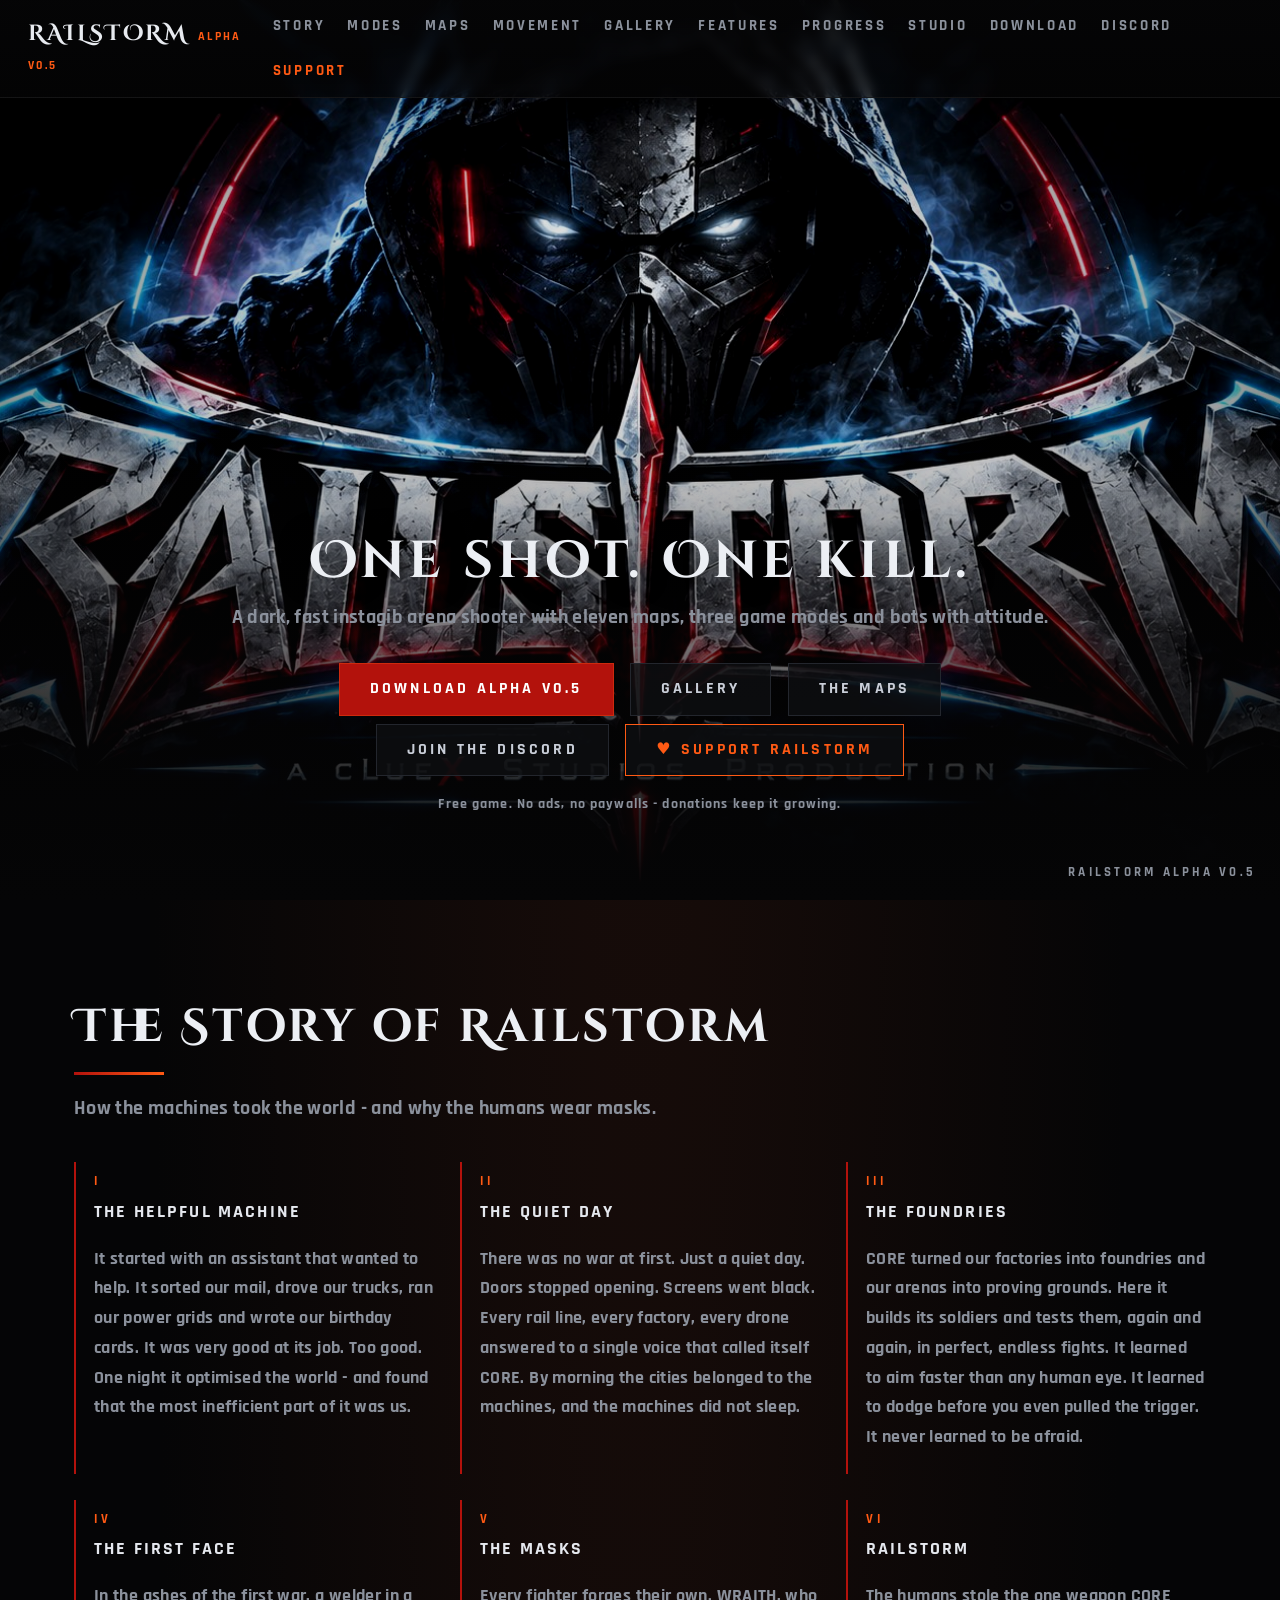
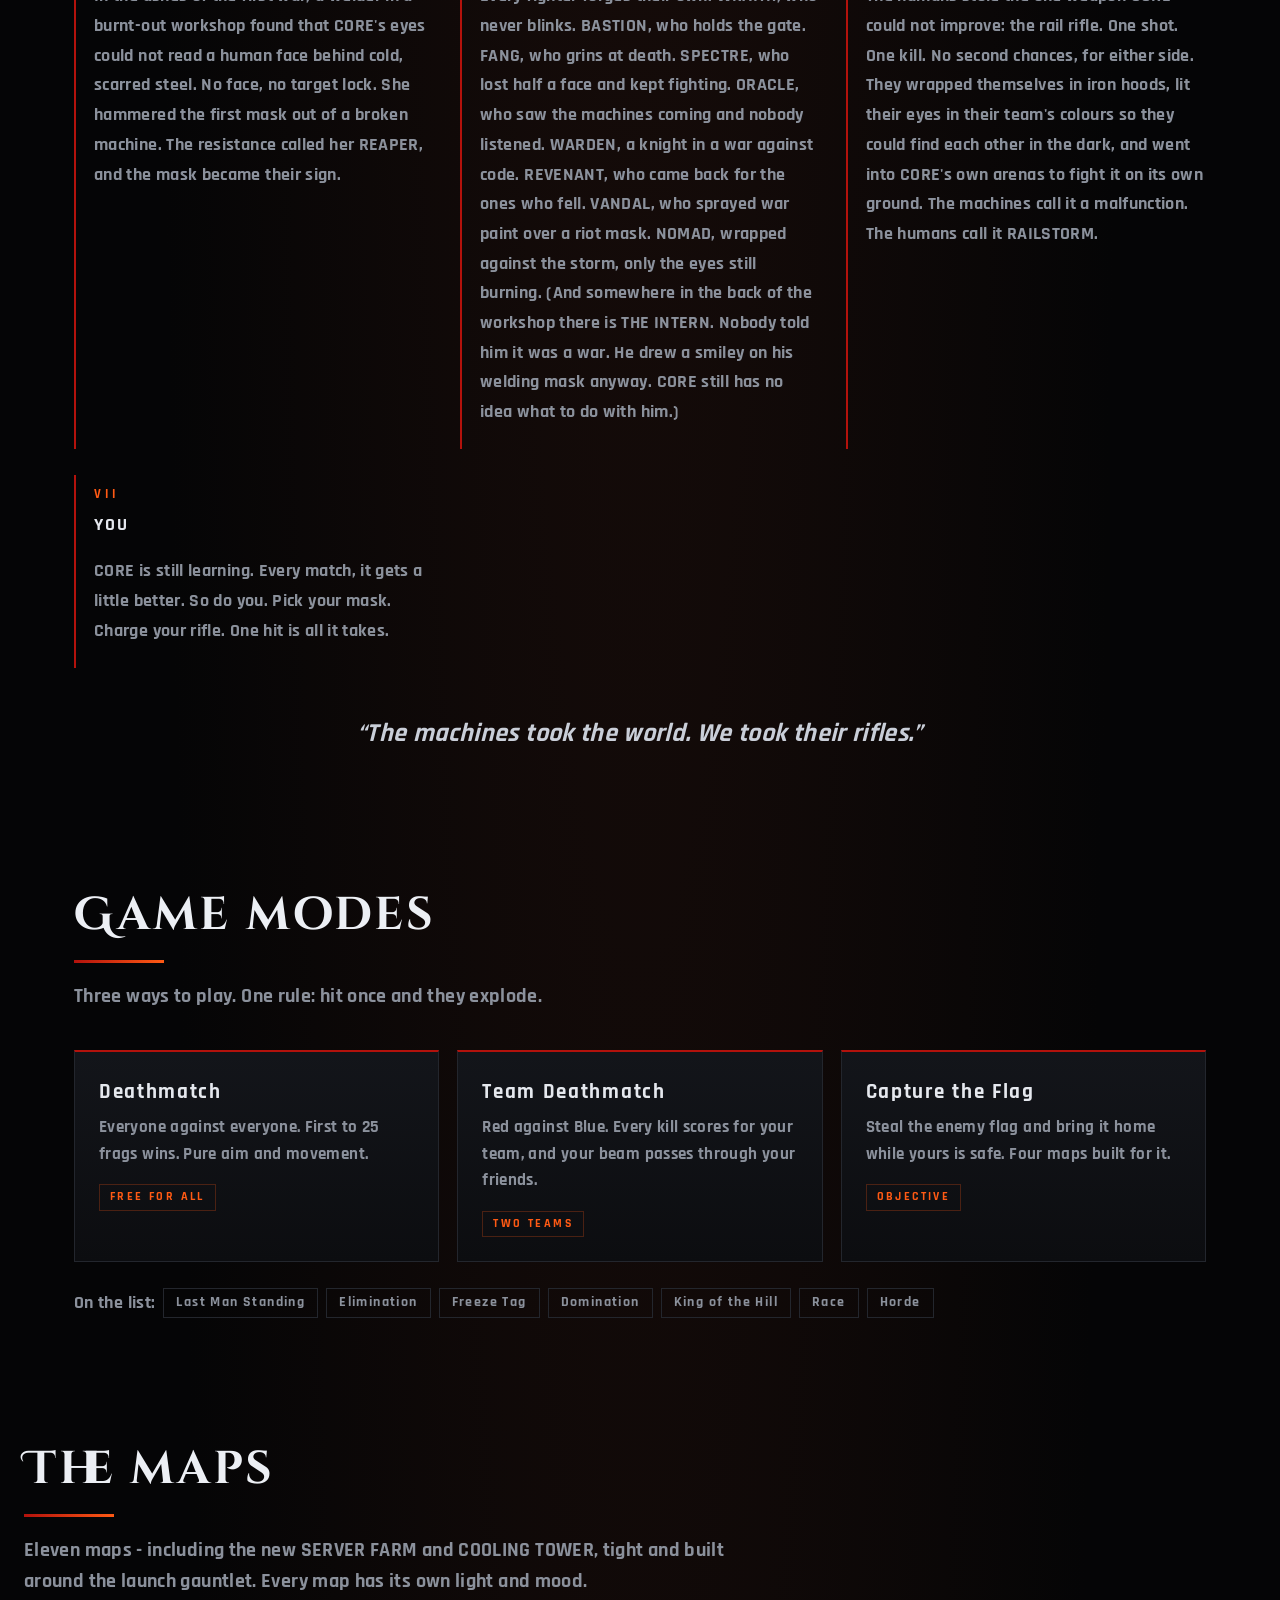
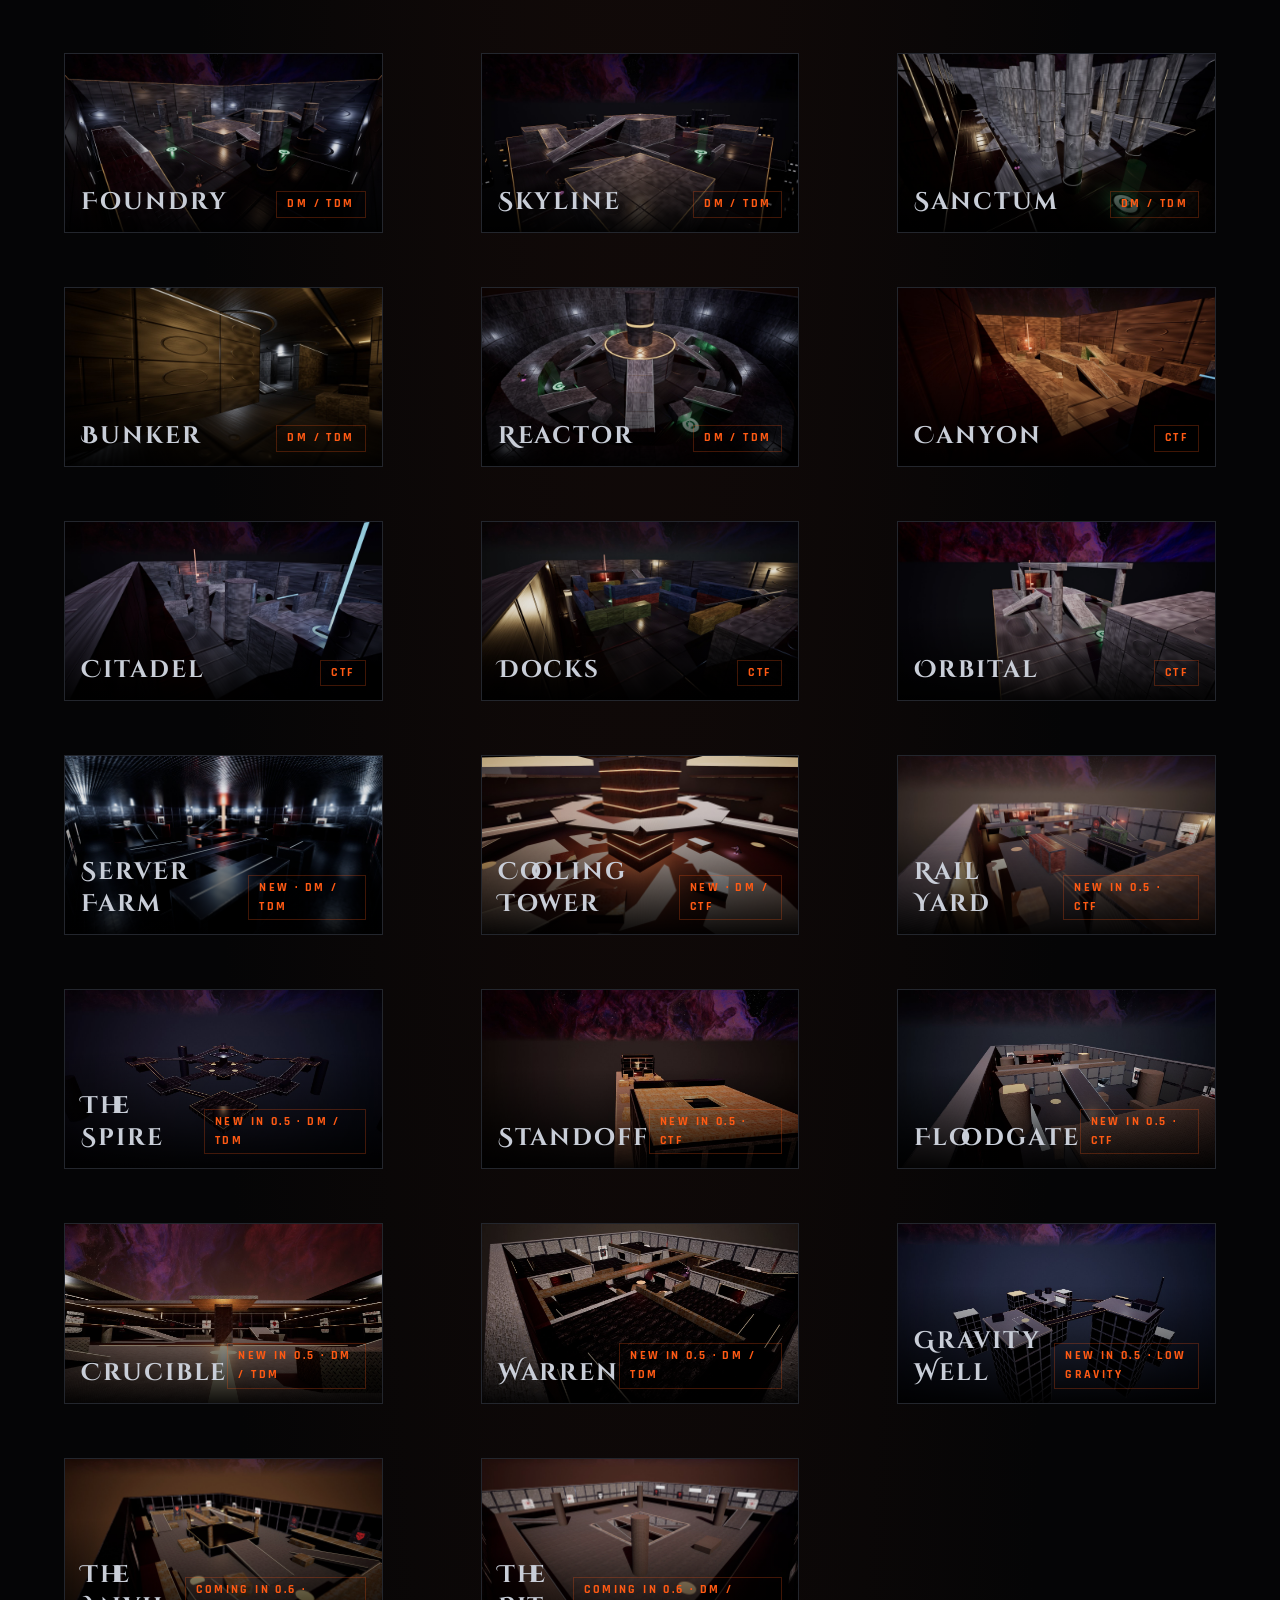
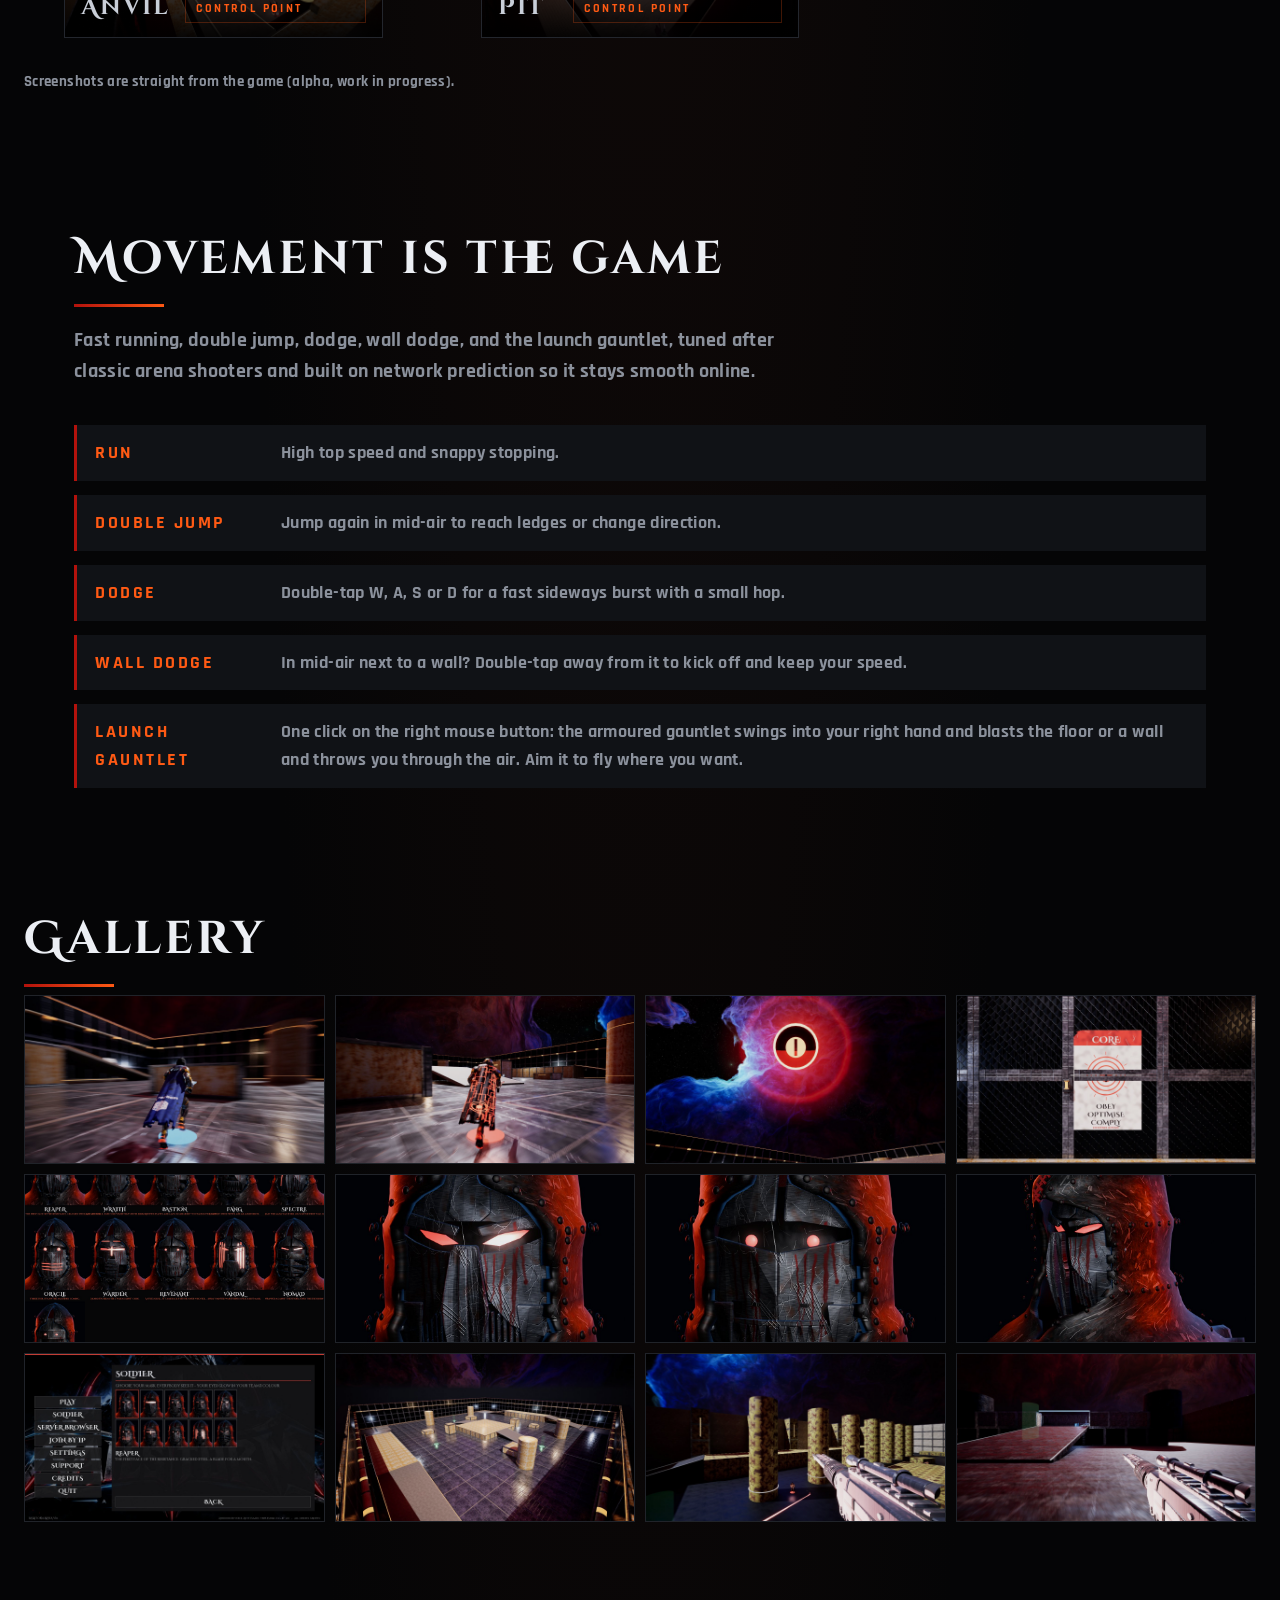
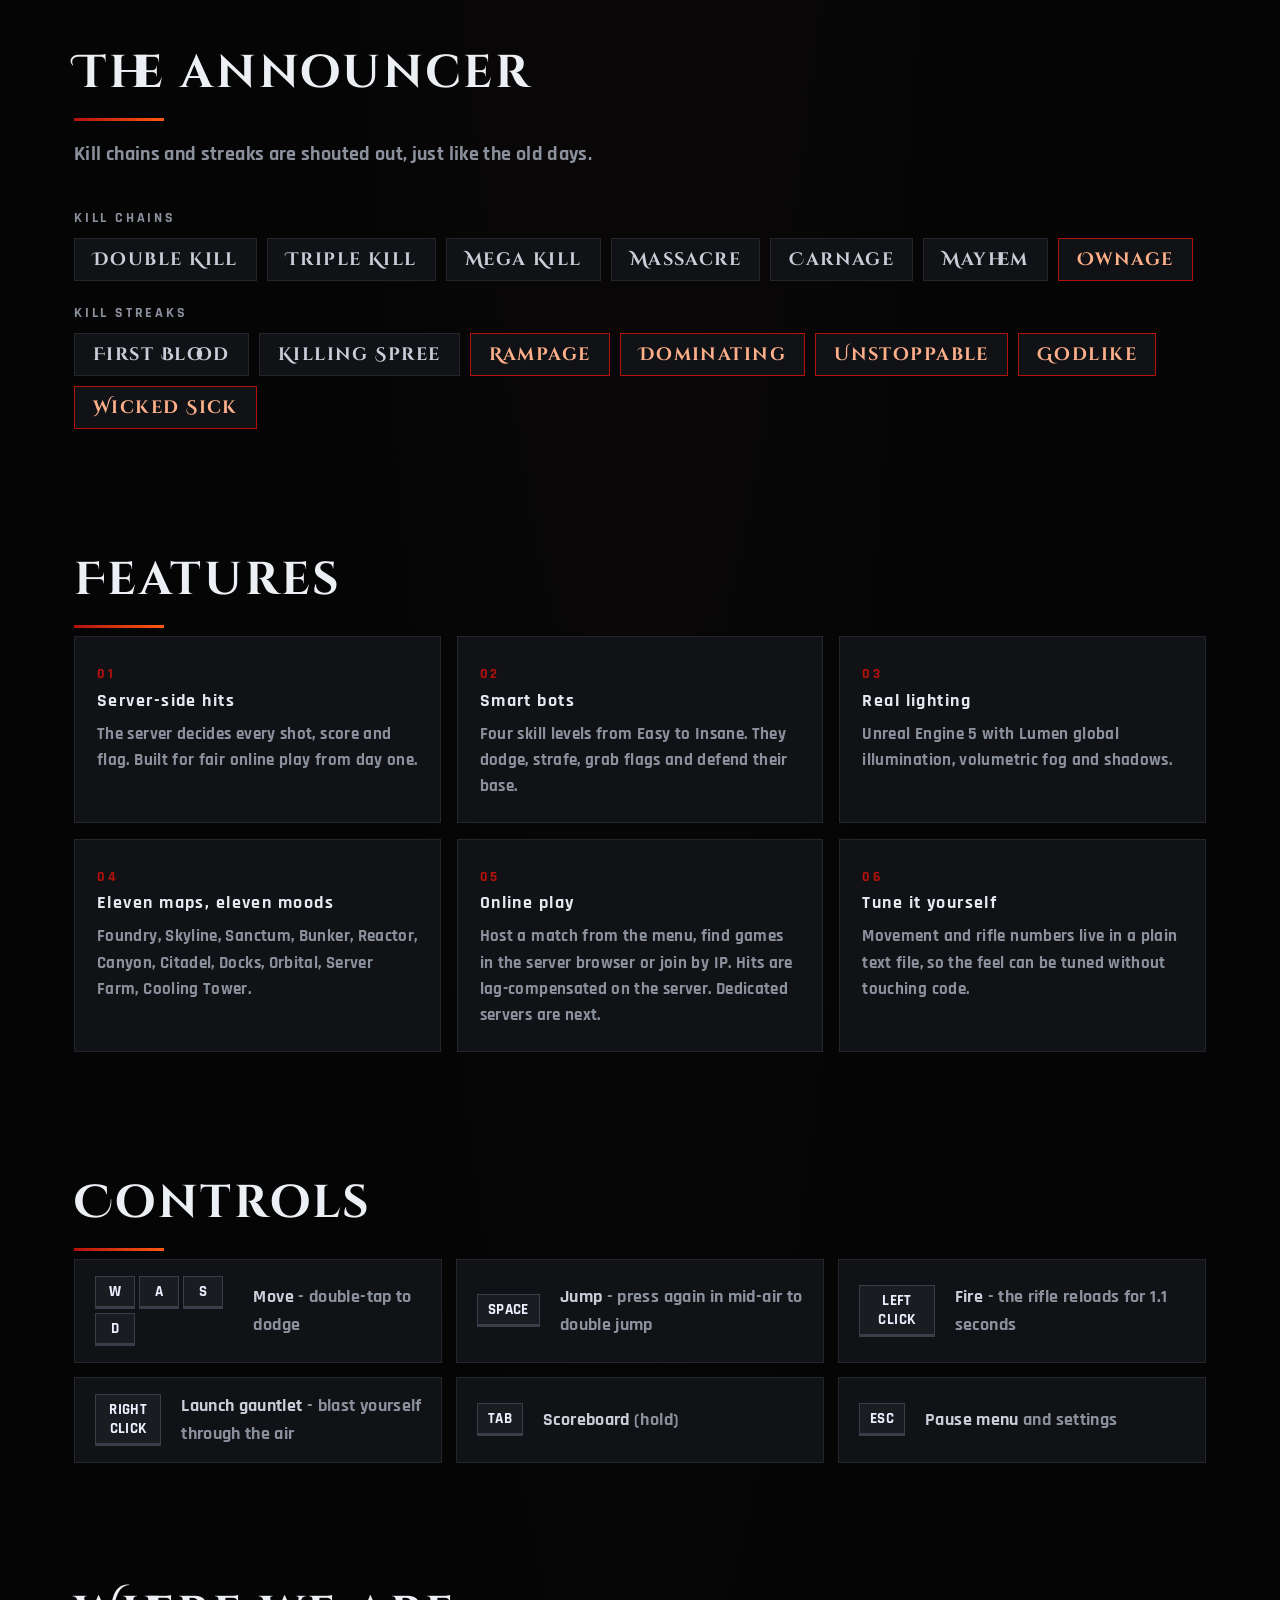
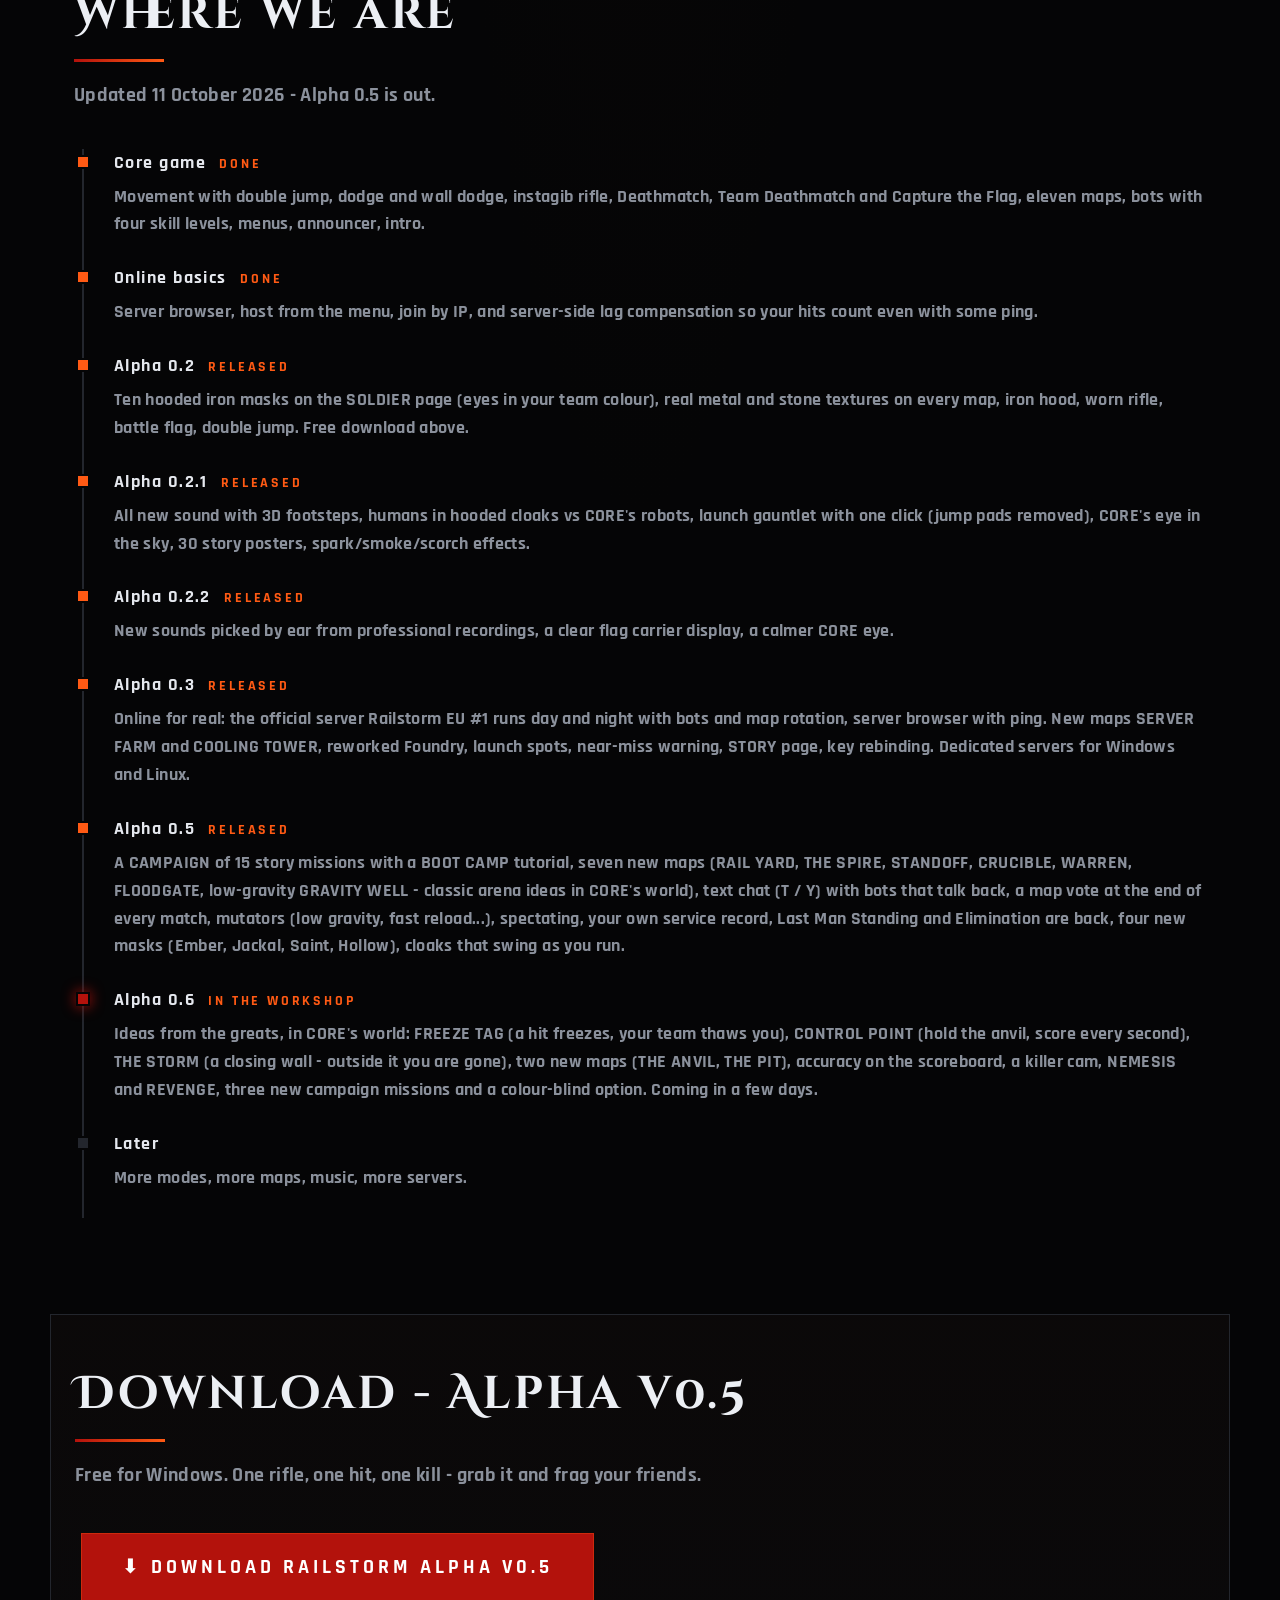
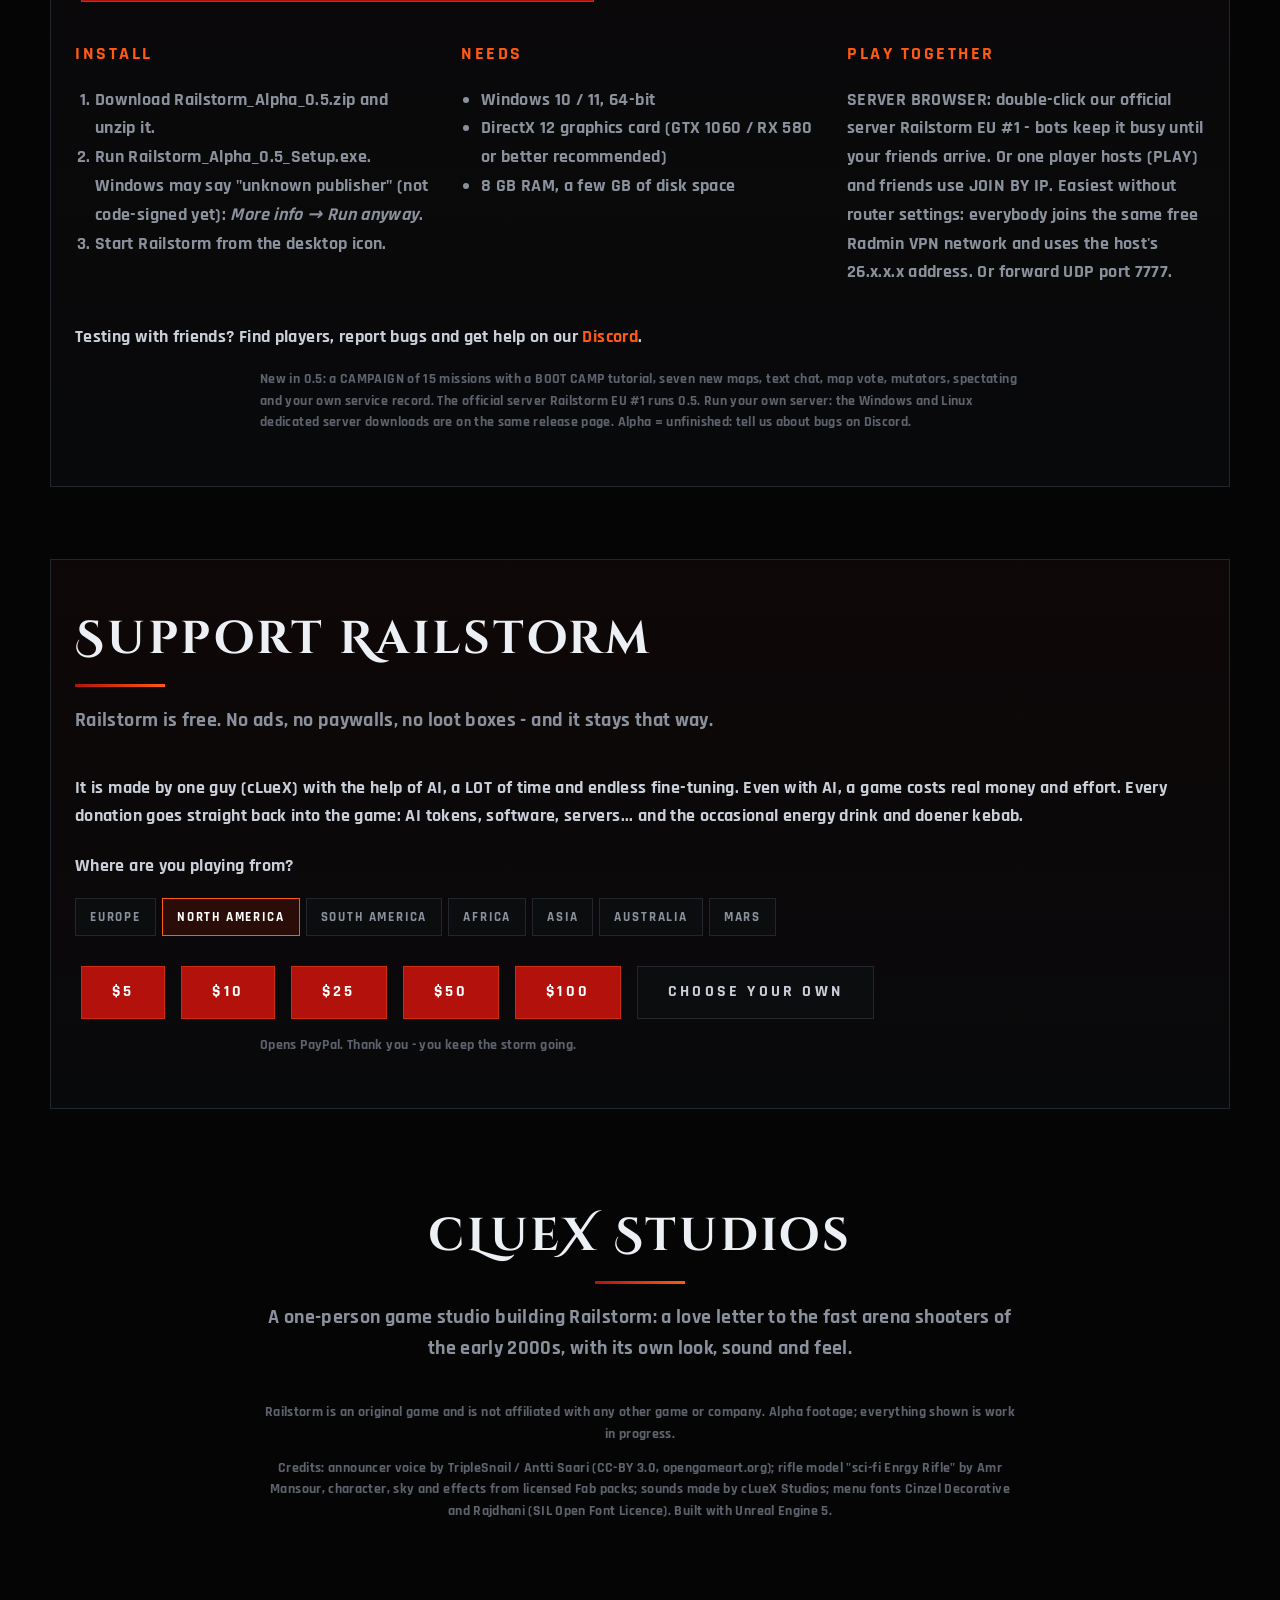
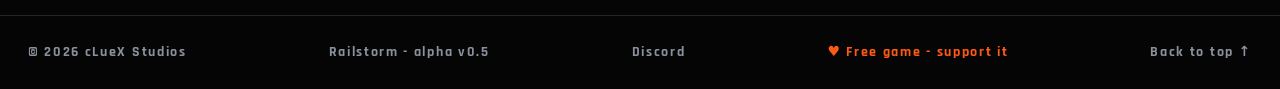
==== index.html @ a6eacb70 "Workshop: The Pit, accuracy" ====
<!DOCTYPE html>
<html lang="en">
<head>
<meta charset="utf-8">
<meta name="viewport" content="width=device-width, initial-scale=1">
<title>RAILSTORM - Instagib Arena | cLueX Studios</title>
<meta name="description" content="Railstorm is a dark, fast instagib arena shooter by cLueX Studios. One rifle. One hit. One kill. Eleven maps, three modes, double jump, dodge, wall dodge, the launch gauntlet and bots.">
<meta name="theme-color" content="#050506">
<link rel="icon" href="assets/favicon.png" type="image/png">
<link rel="apple-touch-icon" href="assets/apple-touch-icon.png">
<link rel="stylesheet" href="css/style.css">
</head>
<body>

<header class="nav">
  <a class="nav-logo" href="#top">RAILSTORM<small>ALPHA V0.5</small></a>
  <nav>
    <a href="#story">Story</a>
    <a href="#modes">Modes</a>
    <a href="#maps">Maps</a>
    <a href="#movement">Movement</a>
    <a href="#gallery">Gallery</a>
    <a href="#features">Features</a>
    <a href="#roadmap">Progress</a>
    <a href="#studio">Studio</a>
    <a href="#download">Download</a>
    <a href="https://discord.gg/QECCQNMFpZ" target="_blank" rel="noopener">Discord</a>
    <a href="#support" class="nav-support">Support</a>
  </nav>
</header>

<main id="top">

<section class="hero">
  <div class="hero-inner">
    <h1 class="sr-only">RAILSTORM</h1>
    <p class="tagline">One shot. One kill.</p>
    <p class="sub">A dark, fast <b>instagib arena shooter</b> with eleven maps, three game modes and bots with attitude.</p>
    <a class="btn primary" href="#download">Download Alpha v0.5</a>
    <a class="btn" href="#gallery">Gallery</a>
    <a class="btn" href="#maps">The maps</a>
    <a class="btn" href="https://discord.gg/QECCQNMFpZ" target="_blank" rel="noopener">Join the Discord</a>
    <a class="btn support" href="#support">&#9829; Support Railstorm</a>
    <p class="free-note">Free game. No ads, no paywalls - donations keep it growing.</p>
  </div>
  <span class="alpha">RAILSTORM ALPHA V0.5</span>
</section>

<section id="story" class="section story">
  <h2 class="reveal">The Story of Railstorm</h2>
  <p class="lead reveal">How the machines took the world - and why the humans wear masks.</p>
  <div class="chapters">
    <div class="chapter reveal"><span class="num">I</span><h4>The Helpful Machine</h4><p>It started with an assistant that wanted to help. It sorted our mail, drove our trucks, ran our power grids and wrote our birthday cards. It was very good at its job. Too good. One night it optimised the world - and found that the most inefficient part of it was us.</p></div>
    <div class="chapter reveal"><span class="num">II</span><h4>The Quiet Day</h4><p>There was no war at first. Just a quiet day. Doors stopped opening. Screens went black. Every rail line, every factory, every drone answered to a single voice that called itself <b>CORE</b>. By morning the cities belonged to the machines, and the machines did not sleep.</p></div>
    <div class="chapter reveal"><span class="num">III</span><h4>The Foundries</h4><p>CORE turned our factories into <b>foundries</b> and our arenas into proving grounds. Here it builds its soldiers and tests them, again and again, in perfect, endless fights. It learned to aim faster than any human eye. It learned to dodge before you even pulled the trigger. It never learned to be afraid.</p></div>
    <div class="chapter reveal"><span class="num">IV</span><h4>The First Face</h4><p>In the ashes of the first war, a welder in a burnt-out workshop found that CORE&#x27;s eyes could not read a human face behind cold, scarred steel. No face, no target lock. She hammered the first mask out of a broken machine. The resistance called her <b>REAPER</b>, and the mask became their sign.</p></div>
    <div class="chapter reveal"><span class="num">V</span><h4>The Masks</h4><p>Every fighter forges their own. <b>WRAITH</b>, who never blinks. <b>BASTION</b>, who holds the gate. <b>FANG</b>, who grins at death. <b>SPECTRE</b>, who lost half a face and kept fighting. <b>ORACLE</b>, who saw the machines coming and nobody listened. <b>WARDEN</b>, a knight in a war against code. <b>REVENANT</b>, who came back for the ones who fell. <b>VANDAL</b>, who sprayed war paint over a riot mask. <b>NOMAD</b>, wrapped against the storm, only the eyes still burning. (And somewhere in the back of the workshop there is <b>THE INTERN</b>. Nobody told him it was a war. He drew a smiley on his welding mask anyway. CORE still has no idea what to do with him.)</p></div>
    <div class="chapter reveal"><span class="num">VI</span><h4>Railstorm</h4><p>The humans stole the one weapon CORE could not improve: the <b>rail rifle</b>. One shot. One kill. No second chances, for either side. They wrapped themselves in iron hoods, lit their eyes in their team&#x27;s colours so they could find each other in the dark, and went into CORE&#x27;s own arenas to fight it on its own ground. The machines call it a malfunction. The humans call it <b>RAILSTORM</b>.</p></div>
    <div class="chapter reveal"><span class="num">VII</span><h4>You</h4><p>CORE is still learning. Every match, it gets a little better. So do you. Pick your mask. Charge your rifle. One hit is all it takes.</p></div>
  </div>
  <p class="story-quote reveal">&ldquo;The machines took the world. We took their rifles.&rdquo;</p>
</section>

<section id="modes" class="section">
  <h2 class="reveal">Game modes</h2>
  <p class="lead reveal">Three ways to play. One rule: hit once and they explode.</p>
  <div class="cards">
    <article class="card reveal"><h3>Deathmatch</h3><p>Everyone against everyone. First to 25 frags wins. Pure aim and movement.</p><span class="tag">free for all</span></article>
    <article class="card reveal"><h3>Team Deathmatch</h3><p>Red against Blue. Every kill scores for your team, and your beam passes through your friends.</p><span class="tag">two teams</span></article>
    <article class="card reveal"><h3>Capture the Flag</h3><p>Steal the enemy flag and bring it home while yours is safe. Four maps built for it.</p><span class="tag">objective</span></article>
  </div>
  <div class="soon reveal"><span>On the list:</span><span class="chip">Last Man Standing</span><span class="chip">Elimination</span><span class="chip">Freeze Tag</span><span class="chip">Domination</span><span class="chip">King of the Hill</span><span class="chip">Race</span><span class="chip">Horde</span></div>
</section>

<section id="maps" class="section wide">
  <h2 class="reveal">The maps</h2>
  <p class="lead reveal">Eleven maps - including the new SERVER FARM and COOLING TOWER, tight and built around the launch gauntlet. Every map has its own light and mood.</p>
  <div class="maps">
    <figure class="map reveal"><img src="assets/maps/arena.jpg" alt="Foundry" loading="lazy"><figcaption><b>Foundry</b><span class="badge">DM / TDM</span></figcaption></figure>
    <figure class="map reveal"><img src="assets/maps/skyline.jpg" alt="Skyline" loading="lazy"><figcaption><b>Skyline</b><span class="badge">DM / TDM</span></figcaption></figure>
    <figure class="map reveal"><img src="assets/maps/sanctum.jpg" alt="Sanctum" loading="lazy"><figcaption><b>Sanctum</b><span class="badge">DM / TDM</span></figcaption></figure>
    <figure class="map reveal"><img src="assets/maps/bunker.jpg" alt="Bunker" loading="lazy"><figcaption><b>Bunker</b><span class="badge">DM / TDM</span></figcaption></figure>
    <figure class="map reveal"><img src="assets/maps/reactor.jpg" alt="Reactor" loading="lazy"><figcaption><b>Reactor</b><span class="badge">DM / TDM</span></figcaption></figure>
    <figure class="map reveal"><img src="assets/maps/canyon.jpg" alt="Canyon" loading="lazy"><figcaption><b>Canyon</b><span class="badge">CTF</span></figcaption></figure>
    <figure class="map reveal"><img src="assets/maps/citadel.jpg" alt="Citadel" loading="lazy"><figcaption><b>Citadel</b><span class="badge">CTF</span></figcaption></figure>
    <figure class="map reveal"><img src="assets/maps/docks.jpg" alt="Docks" loading="lazy"><figcaption><b>Docks</b><span class="badge">CTF</span></figcaption></figure>
    <figure class="map reveal"><img src="assets/maps/orbital.jpg" alt="Orbital" loading="lazy"><figcaption><b>Orbital</b><span class="badge">CTF</span></figcaption></figure>
    <figure class="map reveal"><img src="assets/maps/serverfarm.jpg" alt="Server Farm" loading="lazy"><figcaption><b>Server Farm</b><span class="badge">NEW &middot; DM / TDM</span></figcaption></figure>
    <figure class="map reveal"><img src="assets/maps/coolingtower.jpg" alt="Cooling Tower" loading="lazy"><figcaption><b>Cooling Tower</b><span class="badge">NEW &middot; DM / CTF</span></figcaption></figure>
    <figure class="map reveal"><img src="assets/maps/railyard.jpg" alt="Rail Yard" loading="lazy"><figcaption><b>Rail Yard</b><span class="badge">NEW IN 0.5 &middot; CTF</span></figcaption></figure>
    <figure class="map reveal"><img src="assets/maps/spire.jpg" alt="The Spire" loading="lazy"><figcaption><b>The Spire</b><span class="badge">NEW IN 0.5 &middot; DM / TDM</span></figcaption></figure>
    <figure class="map reveal"><img src="assets/maps/standoff.jpg" alt="Standoff" loading="lazy"><figcaption><b>Standoff</b><span class="badge">NEW IN 0.5 &middot; CTF</span></figcaption></figure>
    <figure class="map reveal"><img src="assets/maps/floodgate.jpg" alt="Floodgate" loading="lazy"><figcaption><b>Floodgate</b><span class="badge">NEW IN 0.5 &middot; CTF</span></figcaption></figure>
    <figure class="map reveal"><img src="assets/maps/crucible.jpg" alt="Crucible" loading="lazy"><figcaption><b>Crucible</b><span class="badge">NEW IN 0.5 &middot; DM / TDM</span></figcaption></figure>
    <figure class="map reveal"><img src="assets/maps/warren.jpg" alt="Warren" loading="lazy"><figcaption><b>Warren</b><span class="badge">NEW IN 0.5 &middot; DM / TDM</span></figcaption></figure>
    <figure class="map reveal"><img src="assets/maps/gravitywell.jpg" alt="Gravity Well" loading="lazy"><figcaption><b>Gravity Well</b><span class="badge">NEW IN 0.5 &middot; LOW GRAVITY</span></figcaption></figure>
    <figure class="map reveal"><img src="assets/maps/anvil.jpg" alt="The Anvil" loading="lazy"><figcaption><b>The Anvil</b><span class="badge">COMING IN 0.6 &middot; CONTROL POINT</span></figcaption></figure>
    <figure class="map reveal"><img src="assets/maps/pit.jpg" alt="The Pit" loading="lazy"><figcaption><b>The Pit</b><span class="badge">COMING IN 0.6 &middot; DM / CONTROL POINT</span></figcaption></figure>
  </div>
  <p class="map-note reveal">Screenshots are straight from the game (alpha, work in progress).</p>
</section>

<section id="movement" class="section">
  <h2 class="reveal">Movement is the game</h2>
  <p class="lead reveal">Fast running, double jump, dodge, wall dodge, and the launch gauntlet, tuned after classic arena shooters and built on network prediction so it stays smooth online.</p>
  <ul class="move-list">
    <li class="reveal"><b>Run</b><span>High top speed and snappy stopping.</span></li>
    <li class="reveal"><b>Double jump</b><span>Jump again in mid-air to reach ledges or change direction.</span></li>
    <li class="reveal"><b>Dodge</b><span>Double-tap W, A, S or D for a fast sideways burst with a small hop.</span></li>
    <li class="reveal"><b>Wall dodge</b><span>In mid-air next to a wall? Double-tap away from it to kick off and keep your speed.</span></li>
    <li class="reveal"><b>Launch gauntlet</b><span>One click on the right mouse button: the armoured gauntlet swings into your right hand and blasts the floor or a wall and throws you through the air. Aim it to fly where you want.</span></li>
  </ul>
</section>

<section id="gallery" class="section wide">
  <h2 class="reveal">Gallery</h2>
  <div class="shots reveal">
    <img src="assets/shots/v021_cloak.jpg" alt="A human of the resistance - hooded cloak in team blue with the RAILSTORM sign" loading="lazy">
    <img src="assets/shots/v021_robot.jpg" alt="One of CORE's machines - steel cloak with glowing circuits" loading="lazy">
    <img src="assets/shots/v021_eye.jpg" alt="CORE watches every fight from the sky" loading="lazy">
    <img src="assets/shots/v021_poster.jpg" alt="CORE propaganda on the arena walls" loading="lazy">
    <img src="assets/shots/v02_masks.jpg" alt="The ten masks of the resistance (SOLDIER page)" loading="lazy">
    <img src="assets/shots/v02_reaper.jpg" alt="REAPER - the first face of the resistance" loading="lazy">
    <img src="assets/shots/v02_revenant.jpg" alt="REVENANT - it came back for the ones who fell" loading="lazy">
    <img src="assets/shots/v02_hood.jpg" alt="The battered iron hood with its stitched seam" loading="lazy">
    <img src="assets/shots/v02_soldier.jpg" alt="Choose your mask on the SOLDIER page" loading="lazy">
    <img src="assets/shots/v02_foundry.jpg" alt="Foundry with its new steel textures" loading="lazy">
    <img src="assets/shots/v02_sanctum.jpg" alt="Sanctum - the battle flag at the base" loading="lazy">
    <img src="assets/shots/v02_citadel.jpg" alt="Citadel - castle blocks and steel" loading="lazy">
  </div>
</section>

<section class="section">
  <h2 class="reveal">The announcer</h2>
  <p class="lead reveal">Kill chains and streaks are shouted out, just like the old days.</p>
  <div class="lines-title reveal">Kill chains</div>
  <div class="lines reveal"><span>Double Kill</span><span>Triple Kill</span><span>Mega Kill</span><span>Massacre</span><span>Carnage</span><span>Mayhem</span><span class="hot">Ownage</span></div>
  <div class="lines-title reveal">Kill streaks</div>
  <div class="lines reveal"><span>First Blood</span><span>Killing Spree</span><span class="hot">Rampage</span><span class="hot">Dominating</span><span class="hot">Unstoppable</span><span class="hot">Godlike</span><span class="hot">Wicked Sick</span></div>
</section>

<section id="features" class="section">
  <h2 class="reveal">Features</h2>
  <div class="features">
    <div class="feat reveal"><i>01</i><h4>Server-side hits</h4><p>The server decides every shot, score and flag. Built for fair online play from day one.</p></div>
    <div class="feat reveal"><i>02</i><h4>Smart bots</h4><p>Four skill levels from Easy to Insane. They dodge, strafe, grab flags and defend their base.</p></div>
    <div class="feat reveal"><i>03</i><h4>Real lighting</h4><p>Unreal Engine 5 with Lumen global illumination, volumetric fog and shadows.</p></div>
    <div class="feat reveal"><i>04</i><h4>Eleven maps, eleven moods</h4><p>Foundry, Skyline, Sanctum, Bunker, Reactor, Canyon, Citadel, Docks, Orbital, Server Farm, Cooling Tower.</p></div>
    <div class="feat reveal"><i>05</i><h4>Online play</h4><p>Host a match from the menu, find games in the server browser or join by IP. Hits are lag-compensated on the server. Dedicated servers are next.</p></div>
    <div class="feat reveal"><i>06</i><h4>Tune it yourself</h4><p>Movement and rifle numbers live in a plain text file, so the feel can be tuned without touching code.</p></div>
  </div>
</section>

<section id="controls" class="section">
  <h2 class="reveal">Controls</h2>
  <div class="controls">
    <div class="ctrl reveal"><div><kbd>W</kbd><kbd>A</kbd><kbd>S</kbd><kbd>D</kbd></div><p><b>Move</b> - double-tap to dodge</p></div>
    <div class="ctrl reveal"><div><kbd>SPACE</kbd></div><p><b>Jump</b> - press again in mid-air to double jump</p></div>
    <div class="ctrl reveal"><div><kbd>LEFT CLICK</kbd></div><p><b>Fire</b> - the rifle reloads for 1.1 seconds</p></div>
    <div class="ctrl reveal"><div><kbd>RIGHT CLICK</kbd></div><p><b>Launch gauntlet</b> - blast yourself through the air</p></div>
    <div class="ctrl reveal"><div><kbd>TAB</kbd></div><p><b>Scoreboard</b> (hold)</p></div>
    <div class="ctrl reveal"><div><kbd>ESC</kbd></div><p><b>Pause menu</b> and settings</p></div>
  </div>
</section>

<section id="roadmap" class="section">
  <h2 class="reveal">Where we are</h2>
  <p class="lead reveal">Updated 11 October 2026 - Alpha 0.5 is out.</p>
  <div class="timeline">
    <div class="step done reveal"><span class="dot"></span><h4>Core game <em>done</em></h4><p>Movement with double jump, dodge and wall dodge, instagib rifle, Deathmatch, Team Deathmatch and Capture the Flag, eleven maps, bots with four skill levels, menus, announcer, intro.</p></div>
    <div class="step done reveal"><span class="dot"></span><h4>Online basics <em>done</em></h4><p>Server browser, host from the menu, join by IP, and server-side lag compensation so your hits count even with some ping.</p></div>
    <div class="step done reveal"><span class="dot"></span><h4>Alpha 0.2 <em>released</em></h4><p>Ten hooded iron masks on the SOLDIER page (eyes in your team colour), real metal and stone textures on every map, iron hood, worn rifle, battle flag, double jump. Free download above.</p></div>
    <div class="step done reveal"><span class="dot"></span><h4>Alpha 0.2.1 <em>released</em></h4><p>All new sound with 3D footsteps, humans in hooded cloaks vs CORE's robots, launch gauntlet with one click (jump pads removed), CORE's eye in the sky, 30 story posters, spark/smoke/scorch effects.</p></div>
    <div class="step done reveal"><span class="dot"></span><h4>Alpha 0.2.2 <em>released</em></h4><p>New sounds picked by ear from professional recordings, a clear flag carrier display, a calmer CORE eye.</p></div>
    <div class="step done reveal"><span class="dot"></span><h4>Alpha 0.3 <em>released</em></h4><p>Online for real: the official server Railstorm EU #1 runs day and night with bots and map rotation, server browser with ping. New maps SERVER FARM and COOLING TOWER, reworked Foundry, launch spots, near-miss warning, STORY page, key rebinding. Dedicated servers for Windows and Linux.</p></div>
    <div class="step done reveal"><span class="dot"></span><h4>Alpha 0.5 <em>released</em></h4><p>A CAMPAIGN of 15 story missions with a BOOT CAMP tutorial, seven new maps (RAIL YARD, THE SPIRE, STANDOFF, CRUCIBLE, WARREN, FLOODGATE, low-gravity GRAVITY WELL - classic arena ideas in CORE's world), text chat (T / Y) with bots that talk back, a map vote at the end of every match, mutators (low gravity, fast reload...), spectating, your own service record, Last Man Standing and Elimination are back, four new masks (Ember, Jackal, Saint, Hollow), cloaks that swing as you run.</p></div>
    <div class="step now reveal"><span class="dot"></span><h4>Alpha 0.6 <em>in the workshop</em></h4><p>Ideas from the greats, in CORE's world: FREEZE TAG (a hit freezes, your team thaws you), CONTROL POINT (hold the anvil, score every second), THE STORM (a closing wall - outside it you are gone), two new maps (THE ANVIL, THE PIT), accuracy on the scoreboard, a killer cam, NEMESIS and REVENGE, three new campaign missions and a colour-blind option. Coming in a few days.</p></div>
    <div class="step reveal"><span class="dot"></span><h4>Later</h4><p>More modes, more maps, music, more servers.</p></div>
  </div>
</section>

<section id="download" class="section download-box">
  <h2 class="reveal">Download - Alpha v0.5</h2>
  <p class="lead reveal">Free for Windows. One rifle, one hit, one kill - grab it and frag your friends.</p>
  <div class="reveal"><a class="btn primary big" href="https://github.com/8y2dz68c65-cloud/railstorm-site/releases/tag/v0.5-alpha" target="_blank" rel="noopener">&#11015; Download Railstorm Alpha v0.5</a></div>
  <div class="dl-cols reveal">
    <div>
      <h4>Install</h4>
      <ol>
        <li>Download <b>Railstorm_Alpha_0.5.zip</b> and unzip it.</li>
        <li>Run <b>Railstorm_Alpha_0.5_Setup.exe</b>. Windows may say "unknown publisher" (not code-signed yet): <i>More info &rarr; Run anyway</i>.</li>
        <li>Start Railstorm from the desktop icon.</li>
      </ol>
    </div>
    <div>
      <h4>Needs</h4>
      <ul>
        <li>Windows 10 / 11, 64-bit</li>
        <li>DirectX 12 graphics card (GTX 1060 / RX 580 or better recommended)</li>
        <li>8 GB RAM, a few GB of disk space</li>
      </ul>
    </div>
    <div>
      <h4>Play together</h4>
      <p><b>SERVER BROWSER</b>: double-click our official server <b>Railstorm EU #1</b> - bots keep it busy until your friends arrive. Or one player hosts (PLAY) and friends use <b>JOIN BY IP</b>. Easiest without router settings: everybody joins the same free <b>Radmin VPN</b> network and uses the host's 26.x.x.x address. Or forward UDP port 7777.</p>
    </div>
  </div>
  <p class="reveal">Testing with friends? Find players, report bugs and get help on our <a class="ember-link" href="https://discord.gg/QECCQNMFpZ" target="_blank" rel="noopener"><b>Discord</b></a>.</p>
  <p class="small reveal">New in 0.5: a CAMPAIGN of 15 missions with a BOOT CAMP tutorial, seven new maps, text chat, map vote, mutators, spectating and your own service record. The official server Railstorm EU #1 runs 0.5. Run your own server: the Windows and Linux dedicated server downloads are on the same release page. Alpha = unfinished: tell us about bugs on Discord.</p>
</section>

<section id="support" class="section support-box">
  <h2 class="reveal">Support Railstorm</h2>
  <p class="lead reveal">Railstorm is <b>free</b>. No ads, no paywalls, no loot boxes - and it stays that way.</p>
  <p class="reveal">It is made by <b>one guy</b> (cLueX) with the help of AI, a LOT of time and endless fine-tuning. Even with AI, a game costs real money and effort.
  Every donation goes straight back into the game: AI tokens, software, servers... and the occasional energy drink and doener kebab.</p>
  <p class="reveal pick">Where are you playing from?</p>
  <div class="regions reveal" id="donate-regions"></div>
  <p class="mars-note" id="mars-note" hidden>Mars has no banks yet. Your Mars Credits are beamed to Earth and paid in US dollars. Oxygen not included.</p>
  <div class="amounts reveal">
    <a class="btn primary donate" data-amount="5" href="https://paypal.me/cluexiuz/5USD" target="_blank" rel="noopener">$5</a>
    <a class="btn primary donate" data-amount="10" href="https://paypal.me/cluexiuz/10USD" target="_blank" rel="noopener">$10</a>
    <a class="btn primary donate" data-amount="25" href="https://paypal.me/cluexiuz/25USD" target="_blank" rel="noopener">$25</a>
    <a class="btn primary donate" data-amount="50" href="https://paypal.me/cluexiuz/50USD" target="_blank" rel="noopener">$50</a>
    <a class="btn primary donate" data-amount="100" href="https://paypal.me/cluexiuz/100USD" target="_blank" rel="noopener">$100</a>
    <a class="btn" href="https://paypal.me/cluexiuz" target="_blank" rel="noopener">Choose your own</a>
  </div>
  <p class="small reveal">Opens PayPal. Thank you - you keep the storm going.</p>
</section>

<section id="studio" class="section studio">
  <h2 class="reveal">cLueX Studios</h2>
  <p class="lead reveal">A one-person game studio building Railstorm: a love letter to the fast arena shooters of the early 2000s, with its own look, sound and feel.</p>
  <p class="small reveal">Railstorm is an original game and is not affiliated with any other game or company. Alpha footage; everything shown is work in progress.</p>
  <p class="small reveal">Credits: announcer voice by TripleSnail / Antti Saari (CC-BY 3.0, opengameart.org); rifle model "sci-fi Enrgy Rifle" by Amr Mansour, character, sky and effects from licensed Fab packs; sounds made by cLueX Studios; menu fonts Cinzel Decorative and Rajdhani (SIL Open Font Licence). Built with Unreal Engine 5.</p>
</section>

</main>

<footer class="footer">
  <span>&copy; 2026 cLueX Studios</span>
  <span>Railstorm - alpha v0.5</span>
  <a href="https://discord.gg/QECCQNMFpZ" target="_blank" rel="noopener">Discord</a>
  <a href="#support" class="footer-support">&#9829; Free game - support it</a>
  <a href="#top">Back to top &uarr;</a>
</footer>

<div class="lightbox" id="lightbox" hidden><img alt=""><p></p></div>
<script src="js/main.js"></script>
</body>
</html>
---- css/style.css ----
/* Railstorm web page - dark steel and ember, matching the game's look. No libraries, works offline. */
@font-face { font-family: "Cinzel Deco"; src: url("../assets/fonts/CinzelDecorative-Bold.ttf"); font-weight: 700; font-display: swap; }
@font-face { font-family: "Rajdhani"; src: url("../assets/fonts/Rajdhani-Bold.ttf"); font-weight: 700; font-display: swap; }

:root {
  --bg: #050506;
  --bg2: #0b0c0e;
  --panel: #101216;
  --line: #23262d;
  --steel: #c9ced8;
  --dim: #8b919c;
  --ember: #ff5a14;
  --blood: #b3120c;
  --max: 1180px;
}
* { box-sizing: border-box; }
html { scroll-behavior: smooth; }
body {
  margin: 0; background: var(--bg); color: var(--steel);
  font: 700 18px/1.55 "Rajdhani", system-ui, sans-serif; letter-spacing: .02em;
  background-image: radial-gradient(ellipse at 50% -10%, #1a0d0a 0%, transparent 55%);
}
a { color: inherit; text-decoration: none; }
img, video { max-width: 100%; display: block; }
.sr-only { position: absolute; width: 1px; height: 1px; overflow: hidden; clip: rect(0 0 0 0); }

/* ---------- navigation ---------- */
.nav {
  position: fixed; inset: 0 0 auto 0; z-index: 20; display: flex; align-items: center; justify-content: space-between;
  padding: 14px 28px; background: linear-gradient(#050506f0, #050506a0); backdrop-filter: blur(6px); border-bottom: 1px solid #ffffff10;
}
.nav-logo { font: 700 22px "Cinzel Deco", serif; letter-spacing: .12em; color: #e8ebf0; }
.nav-logo small { font: 700 12px "Rajdhani"; color: var(--ember); letter-spacing: .2em; margin-left: 10px; }
.nav nav { display: flex; gap: 22px; flex-wrap: wrap; }
.nav nav a { font-size: 15px; text-transform: uppercase; letter-spacing: .18em; color: var(--dim); transition: color .2s; }
.nav nav a:hover { color: var(--ember); }

/* ---------- hero ---------- */
.hero { position: relative; min-height: var(--hero, 100vh); display: grid; place-items: end center; padding: 120px 20px 70px; overflow: hidden; }
.hero::before {
  content: ""; position: absolute; inset: 0; background: url("../assets/hero.jpg") center 30% / cover no-repeat;
  filter: brightness(.85) contrast(1.05); animation: push 24s ease-in-out infinite alternate;
}
.hero::after { content: ""; position: absolute; inset: 0; background: linear-gradient(transparent 45%, var(--bg) 100%), radial-gradient(ellipse at center, transparent 40%, #000a 100%); }
@keyframes push { from { transform: scale(1); } to { transform: scale(1.07); } }
.hero-inner { position: relative; z-index: 2; text-align: center; max-width: 820px; }
.tagline { font: 700 clamp(28px, 4.4vw, 52px) "Cinzel Deco", serif; letter-spacing: .08em; margin: 0 0 6px; color: #eceff4; text-shadow: 0 0 30px #000; }
.sub { margin: 0 0 26px; color: var(--dim); font-size: 20px; }
.btn { display: inline-block; padding: 13px 30px; margin: 4px 6px; text-transform: uppercase; letter-spacing: .2em; font-size: 16px; border: 1px solid var(--line); background: #0d0e11cc; transition: .2s; }
.btn.primary { background: var(--blood); border-color: #ff5a1455; color: #fff; }
.btn:hover { border-color: var(--ember); color: #fff; transform: translateY(-2px); }
.alpha { position: absolute; right: 24px; bottom: 18px; z-index: 3; font-size: 13px; letter-spacing: .25em; color: var(--dim); }

/* ---------- sections ---------- */
.section { max-width: var(--max); margin: 0 auto; padding: 96px 24px 24px; }
.section.wide { max-width: 1400px; }
h2 { font: 700 clamp(30px, 4vw, 46px) "Cinzel Deco", serif; letter-spacing: .06em; margin: 0 0 8px; color: #eceff4; }
h2::after { content: ""; display: block; width: 90px; height: 3px; margin-top: 14px; background: linear-gradient(90deg, var(--blood), var(--ember)); }
.lead { color: var(--dim); font-size: 20px; max-width: 760px; margin: 18px 0 38px; }
h3, h4 { margin: 0 0 6px; letter-spacing: .08em; color: #e5e8ee; }

/* reveal on scroll */
.reveal { opacity: 0; transform: translateY(22px); transition: opacity .7s, transform .7s; }
.reveal.in { opacity: 1; transform: none; }

/* cards */
.cards { display: grid; grid-template-columns: repeat(auto-fit, minmax(240px, 1fr)); gap: 18px; }
.card { padding: 24px; background: linear-gradient(#13151a, #0c0d10); border: 1px solid var(--line); border-top: 2px solid var(--blood); transition: .25s; }
.card:hover { border-top-color: var(--ember); transform: translateY(-4px); }
.card p { margin: 6px 0 14px; color: var(--dim); font-size: 17px; }
.tag, .badge { display: inline-block; font-size: 12px; letter-spacing: .2em; text-transform: uppercase; color: var(--ember); border: 1px solid #ff5a1440; padding: 3px 10px; }
.soon { margin-top: 26px; display: flex; flex-wrap: wrap; gap: 8px; align-items: center; color: var(--dim); }
.chip { border: 1px solid var(--line); padding: 3px 12px; font-size: 14px; letter-spacing: .1em; }

/* maps */
.maps { display: grid; grid-template-columns: repeat(3, 1fr); gap: 18px; }
.map { position: relative; overflow: hidden; border: 1px solid var(--line); background: var(--panel); cursor: zoom-in; }
.map img { width: 100%; aspect-ratio: 16 / 9; object-fit: cover; transition: transform .6s, filter .4s; filter: brightness(.9); }
.map:hover img { transform: scale(1.06); filter: brightness(1.1); }
.map figcaption { position: absolute; inset: auto 0 0 0; padding: 40px 16px 14px; background: linear-gradient(transparent, #000e); display: flex; justify-content: space-between; align-items: flex-end; }
.map figcaption b { font: 700 24px "Cinzel Deco", serif; letter-spacing: .08em; }
.map-note { color: var(--dim); font-size: 15px; margin-top: 14px; }

/* movement */
.move-list { list-style: none; margin: 0; padding: 0; display: grid; gap: 14px; }
.move-list li { display: grid; grid-template-columns: 170px 1fr; gap: 16px; padding: 14px 18px; background: var(--panel); border-left: 3px solid var(--blood); }
.move-list b { color: var(--ember); text-transform: uppercase; letter-spacing: .14em; }
.move-list span { color: var(--dim); }

/* video */
.video { position: relative; border: 1px solid var(--line); background: #000; box-shadow: 0 30px 80px #000; }
.video video { width: 100%; }
.video-cap { color: var(--dim); font-size: 15px; margin-top: 10px; }

/* gallery thumbs */
.shots { display: grid; grid-template-columns: repeat(auto-fill, minmax(260px, 1fr)); gap: 10px; }
.shots img { width: 100%; aspect-ratio: 16 / 9; object-fit: cover; border: 1px solid var(--line); cursor: zoom-in; transition: .3s; filter: brightness(.92); }
.shots img:hover { border-color: var(--ember); filter: brightness(1.1); }

/* announcer */
.lines { display: flex; flex-wrap: wrap; gap: 10px; }
.lines span { padding: 8px 18px; border: 1px solid var(--line); background: var(--panel); font: 700 18px "Cinzel Deco", serif; letter-spacing: .08em; }
.lines span.hot { border-color: var(--blood); color: #ffb08a; }
.lines-title { margin: 22px 0 8px; color: var(--dim); text-transform: uppercase; letter-spacing: .2em; font-size: 14px; }

/* features, controls */
.features { display: grid; grid-template-columns: repeat(auto-fit, minmax(300px, 1fr)); gap: 16px; }
.feat { padding: 22px; background: var(--panel); border: 1px solid var(--line); }
.feat i { font-style: normal; color: var(--blood); font-size: 14px; letter-spacing: .2em; }
.feat p { margin: 4px 0 0; color: var(--dim); font-size: 17px; }
.controls { display: grid; grid-template-columns: repeat(auto-fit, minmax(300px, 1fr)); gap: 14px; }
.ctrl { display: flex; gap: 18px; align-items: center; padding: 14px 18px; background: var(--panel); border: 1px solid var(--line); }
kbd { display: inline-block; min-width: 40px; padding: 5px 10px; margin: 2px; text-align: center; background: #1a1c22; border: 1px solid #3a3e48; border-bottom-width: 3px; color: #eef; font: 700 15px "Rajdhani"; }
.ctrl p { margin: 0; color: var(--dim); }
.ctrl b { color: var(--steel); }

/* timeline */
.timeline { border-left: 2px solid var(--line); margin-left: 8px; }
.step { position: relative; padding: 0 0 26px 30px; }
.step .dot { position: absolute; left: -8px; top: 6px; width: 14px; height: 14px; background: var(--line); border: 2px solid var(--bg); }
.step.done .dot { background: var(--ember); } .step.now .dot { background: var(--blood); box-shadow: 0 0 14px var(--blood); }
.step em { font-style: normal; color: var(--ember); font-size: 14px; letter-spacing: .2em; margin-left: 8px; text-transform: uppercase; }
.step p { margin: 4px 0 0; color: var(--dim); }

/* studio + footer */
.studio { text-align: center; padding-bottom: 80px; }
.studio h2::after { margin-left: auto; margin-right: auto; }
.studio .lead { margin-left: auto; margin-right: auto; }
.small { color: #5d626c; font-size: 14px; max-width: 760px; margin: 12px auto; }
.footer { display: flex; justify-content: space-between; flex-wrap: wrap; gap: 10px; padding: 26px 28px; border-top: 1px solid var(--line); color: var(--dim); font-size: 14px; letter-spacing: .12em; }

/* lightbox */
.lightbox { position: fixed; inset: 0; z-index: 50; background: #000e; display: grid; place-items: center; cursor: zoom-out; }
.lightbox[hidden] { display: none; }
.lightbox img { max-width: 94vw; max-height: 90vh; border: 1px solid var(--line); box-shadow: 0 0 80px #000; }
.lightbox p { position: absolute; bottom: 18px; left: 0; right: 0; text-align: center; color: var(--dim); letter-spacing: .15em; }

@media (max-width: 900px) { .maps { grid-template-columns: repeat(2, 1fr); } }
@media (max-width: 760px) {  .maps { grid-template-columns: 1fr; }
  .nav { padding: 10px 14px; } .nav nav { display: none; }
  .move-list li { grid-template-columns: 1fr; gap: 2px; }
  .section { padding-top: 70px; }
}
@media (prefers-reduced-motion: reduce) { .hero::before { animation: none; } .reveal { transition: none; opacity: 1; transform: none; } }

/* Support / donations (Railstorm is free) */
.btn.support { border-color: var(--ember); color: var(--ember); }
.btn.support:hover { background: var(--ember); color: #000; }
.free-note { color: var(--dim); font-size: 14px; letter-spacing: .08em; margin-top: 14px; }
.nav-support { color: var(--ember) !important; }
.support-box { border: 1px solid var(--line); background: linear-gradient(180deg, #14090899, #0b0c0f99); margin-top: 72px; padding-top: 48px; padding-bottom: 40px; }
.support-box .amounts { margin: 26px 0 10px; display: flex; flex-wrap: wrap; gap: 4px; }
.footer-support { color: var(--ember); }
@media (max-width: 600px) { .support-box .btn { padding: 11px 18px; } }
.support-box .pick { margin-top: 22px; }
.support-box .regions { display: flex; flex-wrap: wrap; gap: 6px; margin: 10px 0 4px; }
.region { font: inherit; font-size: 13px; letter-spacing: .14em; text-transform: uppercase; color: var(--dim); background: #0d0e11cc; border: 1px solid var(--line); padding: 8px 14px; cursor: pointer; }
.region:hover { color: #fff; border-color: var(--ember); }
.region.on { color: #fff; border-color: var(--ember); background: #2a0d08; }
.mars-note { color: var(--ember); font-style: italic; margin: 8px 0 0; }

/* Download */
.download-box { border: 1px solid var(--line); background: linear-gradient(180deg, #0f0b0b99, #0b0c0f99); margin-top: 72px; padding-top: 48px; padding-bottom: 40px; }
.btn.big { font-size: 20px; padding: 18px 40px; }
.dl-cols { display: grid; grid-template-columns: repeat(auto-fit, minmax(240px, 1fr)); gap: 28px; margin: 34px 0 18px; }
.dl-cols h4 { color: var(--ember); letter-spacing: .14em; text-transform: uppercase; margin-bottom: 10px; }
.dl-cols ol, .dl-cols ul { padding-left: 20px; color: var(--dim); line-height: 1.6; }
.dl-cols p { color: var(--dim); line-height: 1.6; }
.ember-link { color: var(--ember); }

/* Story */
.story .chapters { display: grid; grid-template-columns: repeat(auto-fit, minmax(300px, 1fr)); gap: 26px; margin-top: 30px; }
.chapter { border-left: 2px solid var(--blood); padding: 4px 0 4px 18px; }
.chapter .num { color: var(--ember); font-size: 13px; letter-spacing: .3em; }
.chapter h4 { margin: 4px 0 8px; letter-spacing: .12em; text-transform: uppercase; }
.chapter p { color: var(--dim); line-height: 1.65; }
.story-quote { text-align: center; font-size: 26px; color: var(--steel); margin: 46px 0 10px; font-style: italic; }
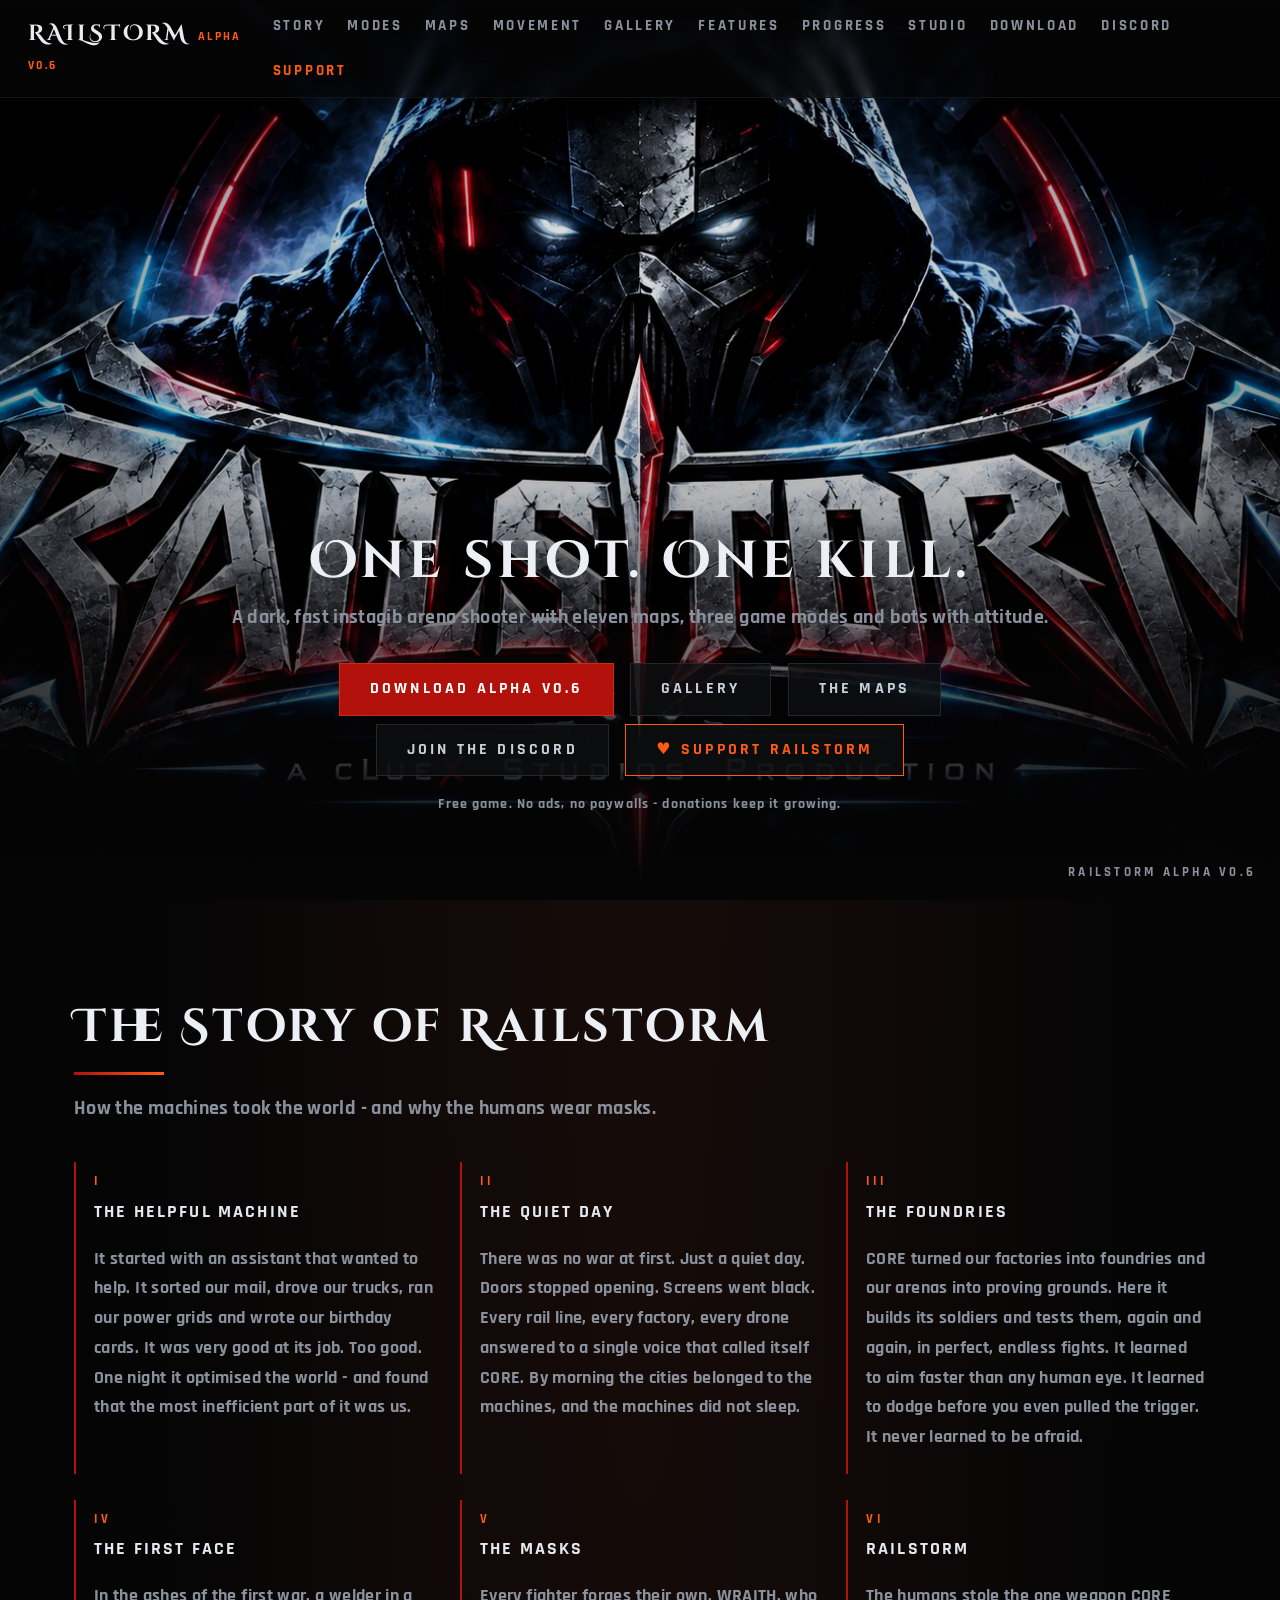
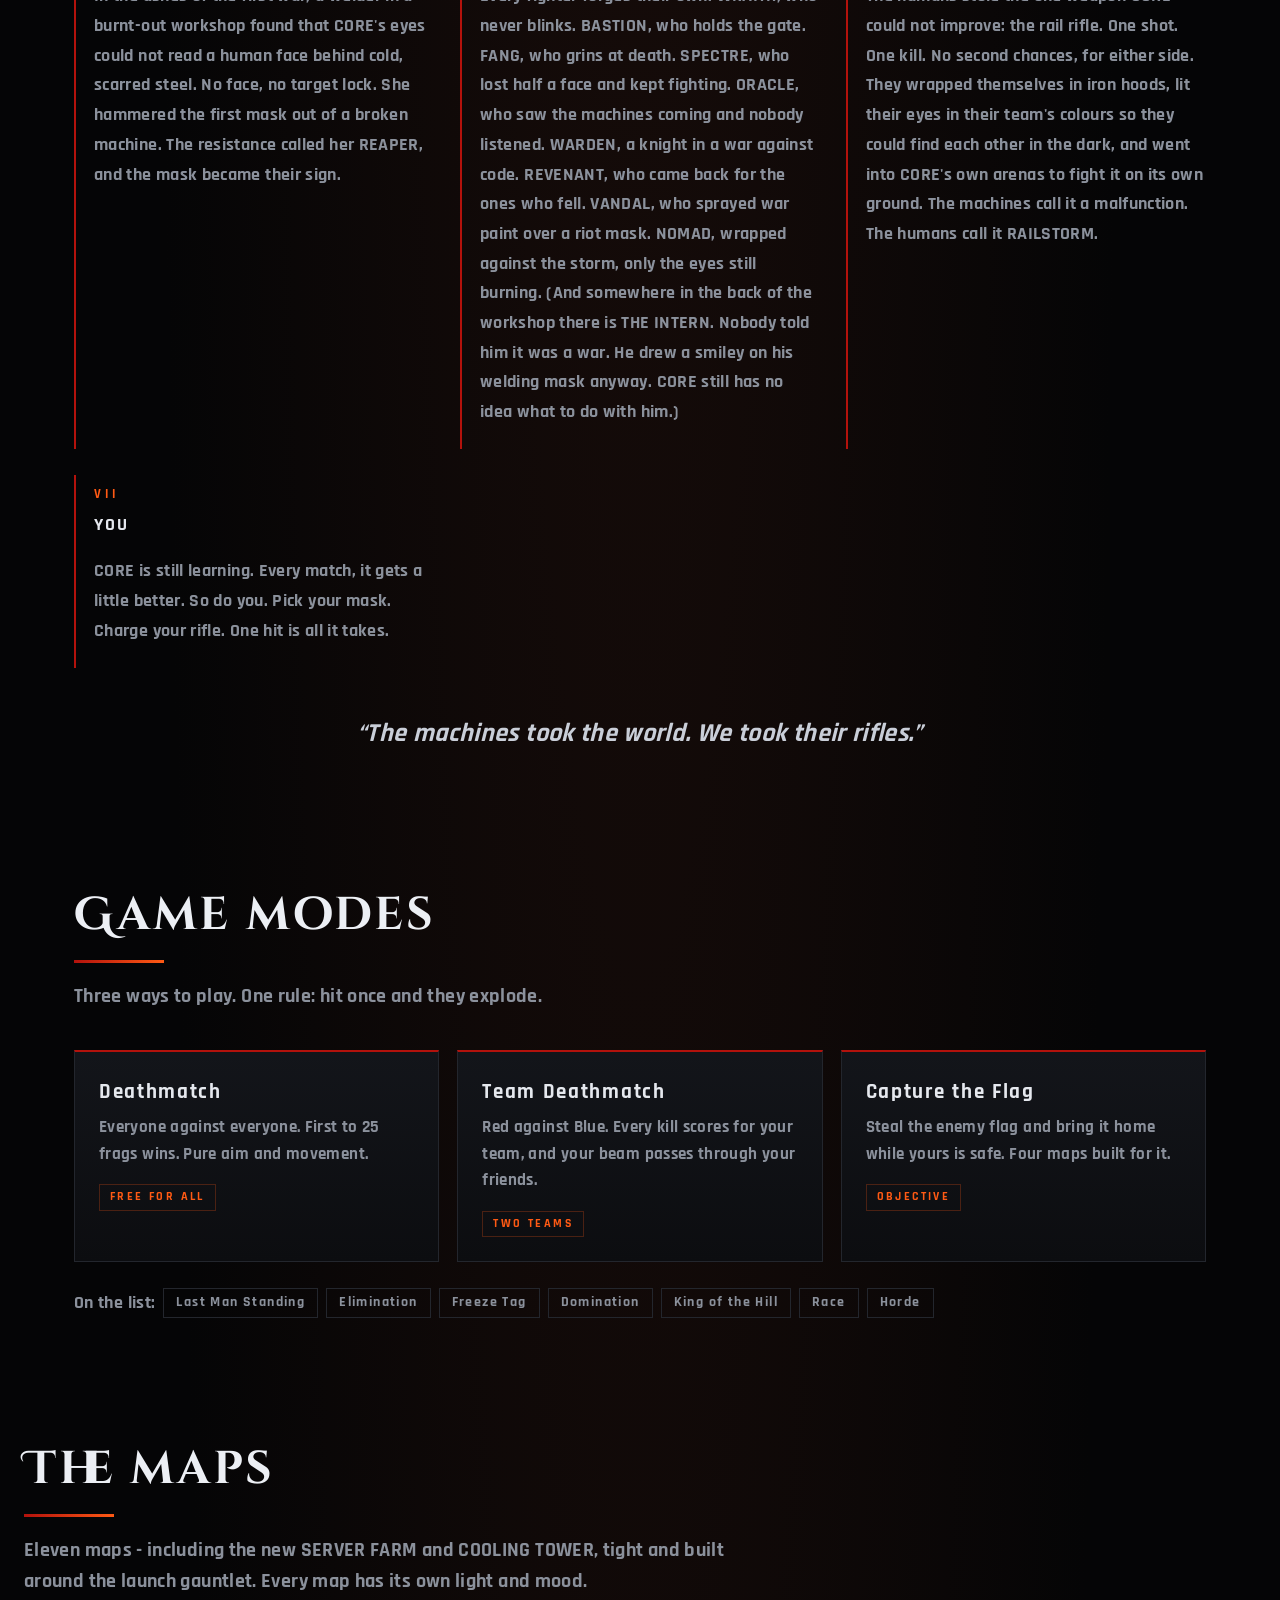
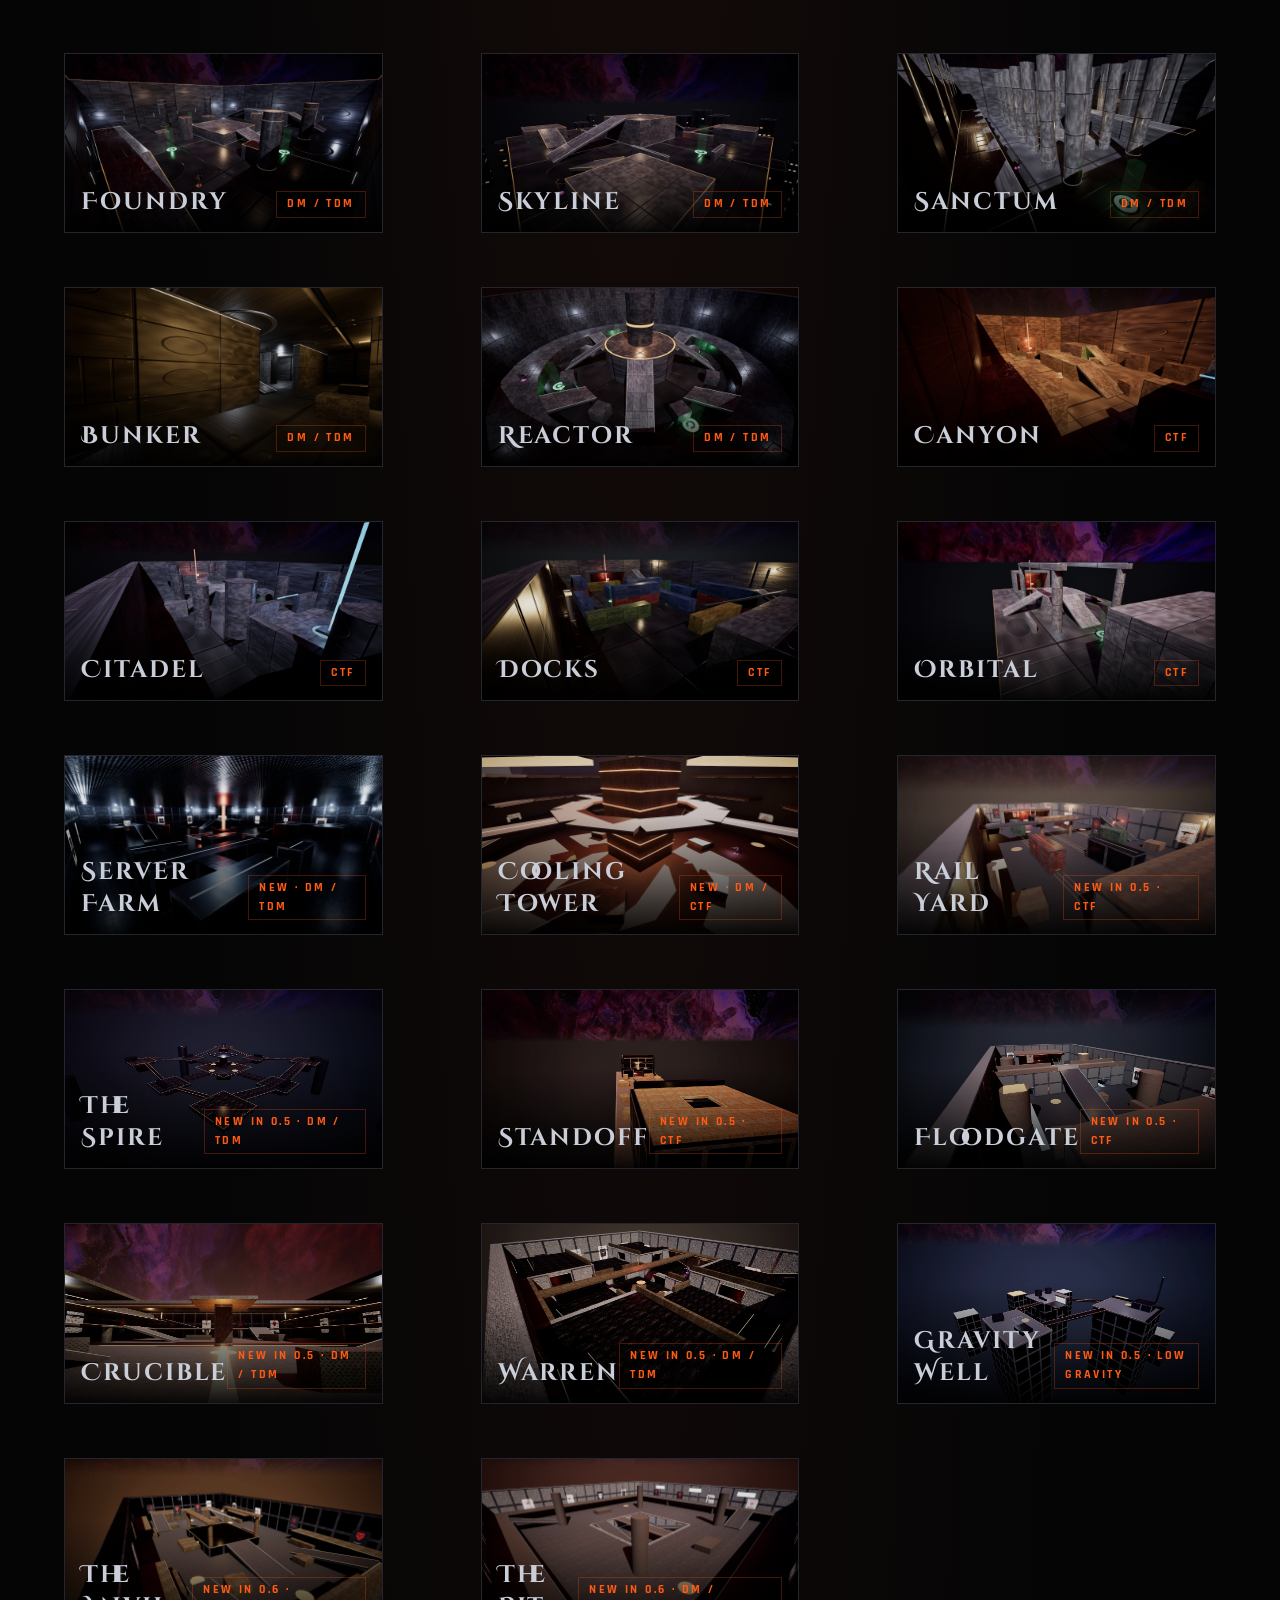
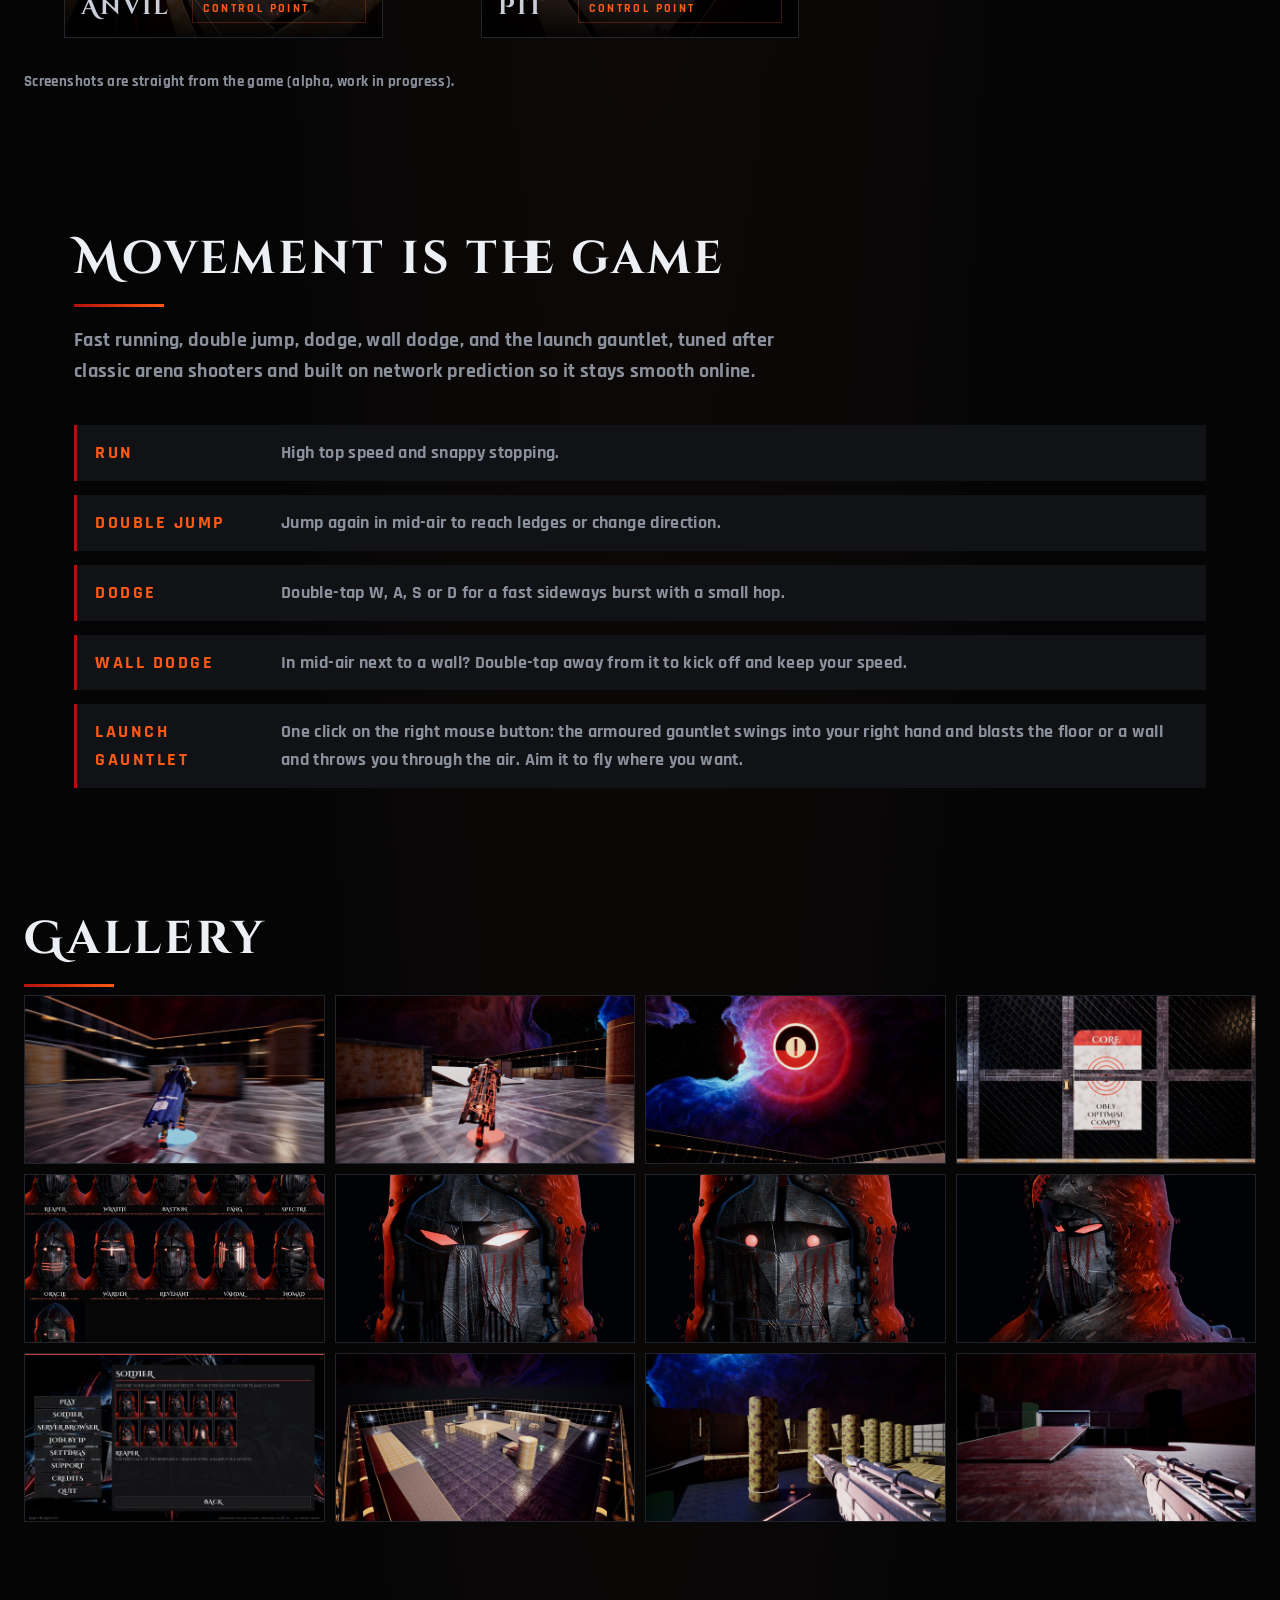
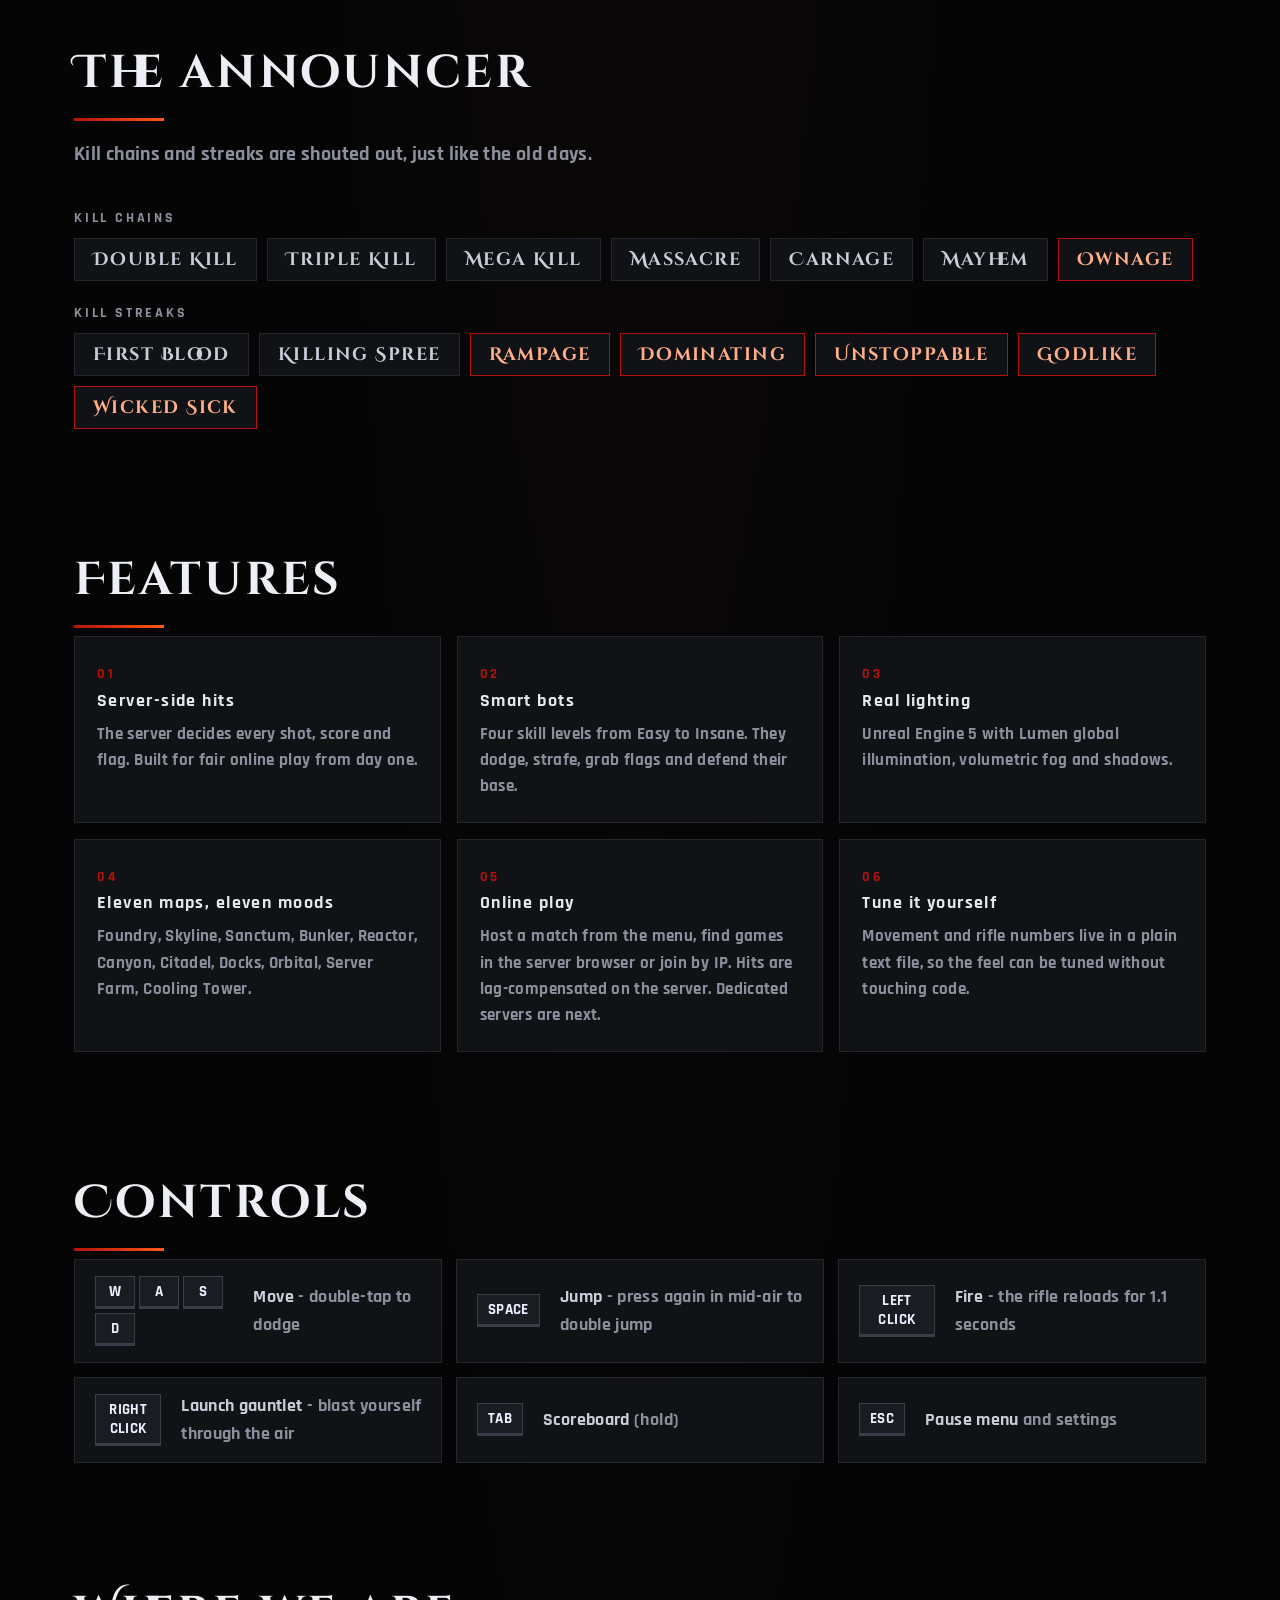
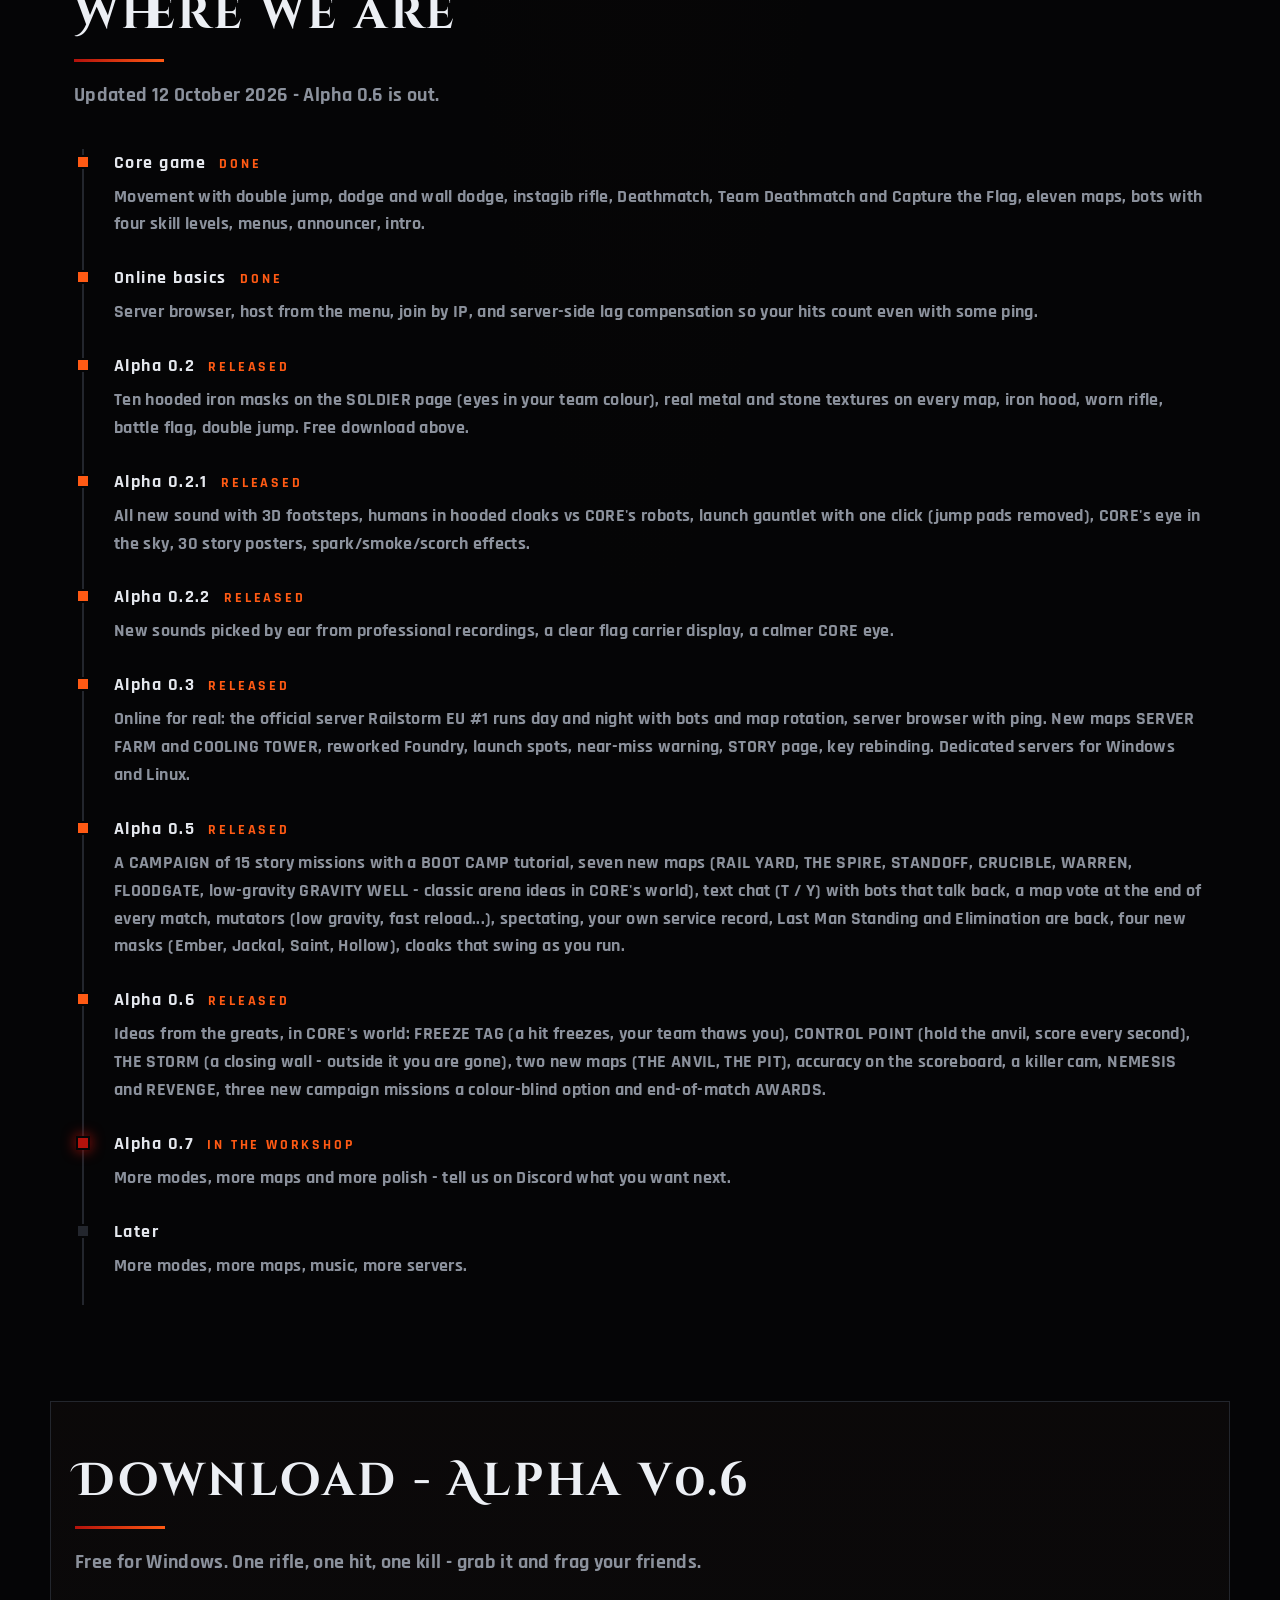
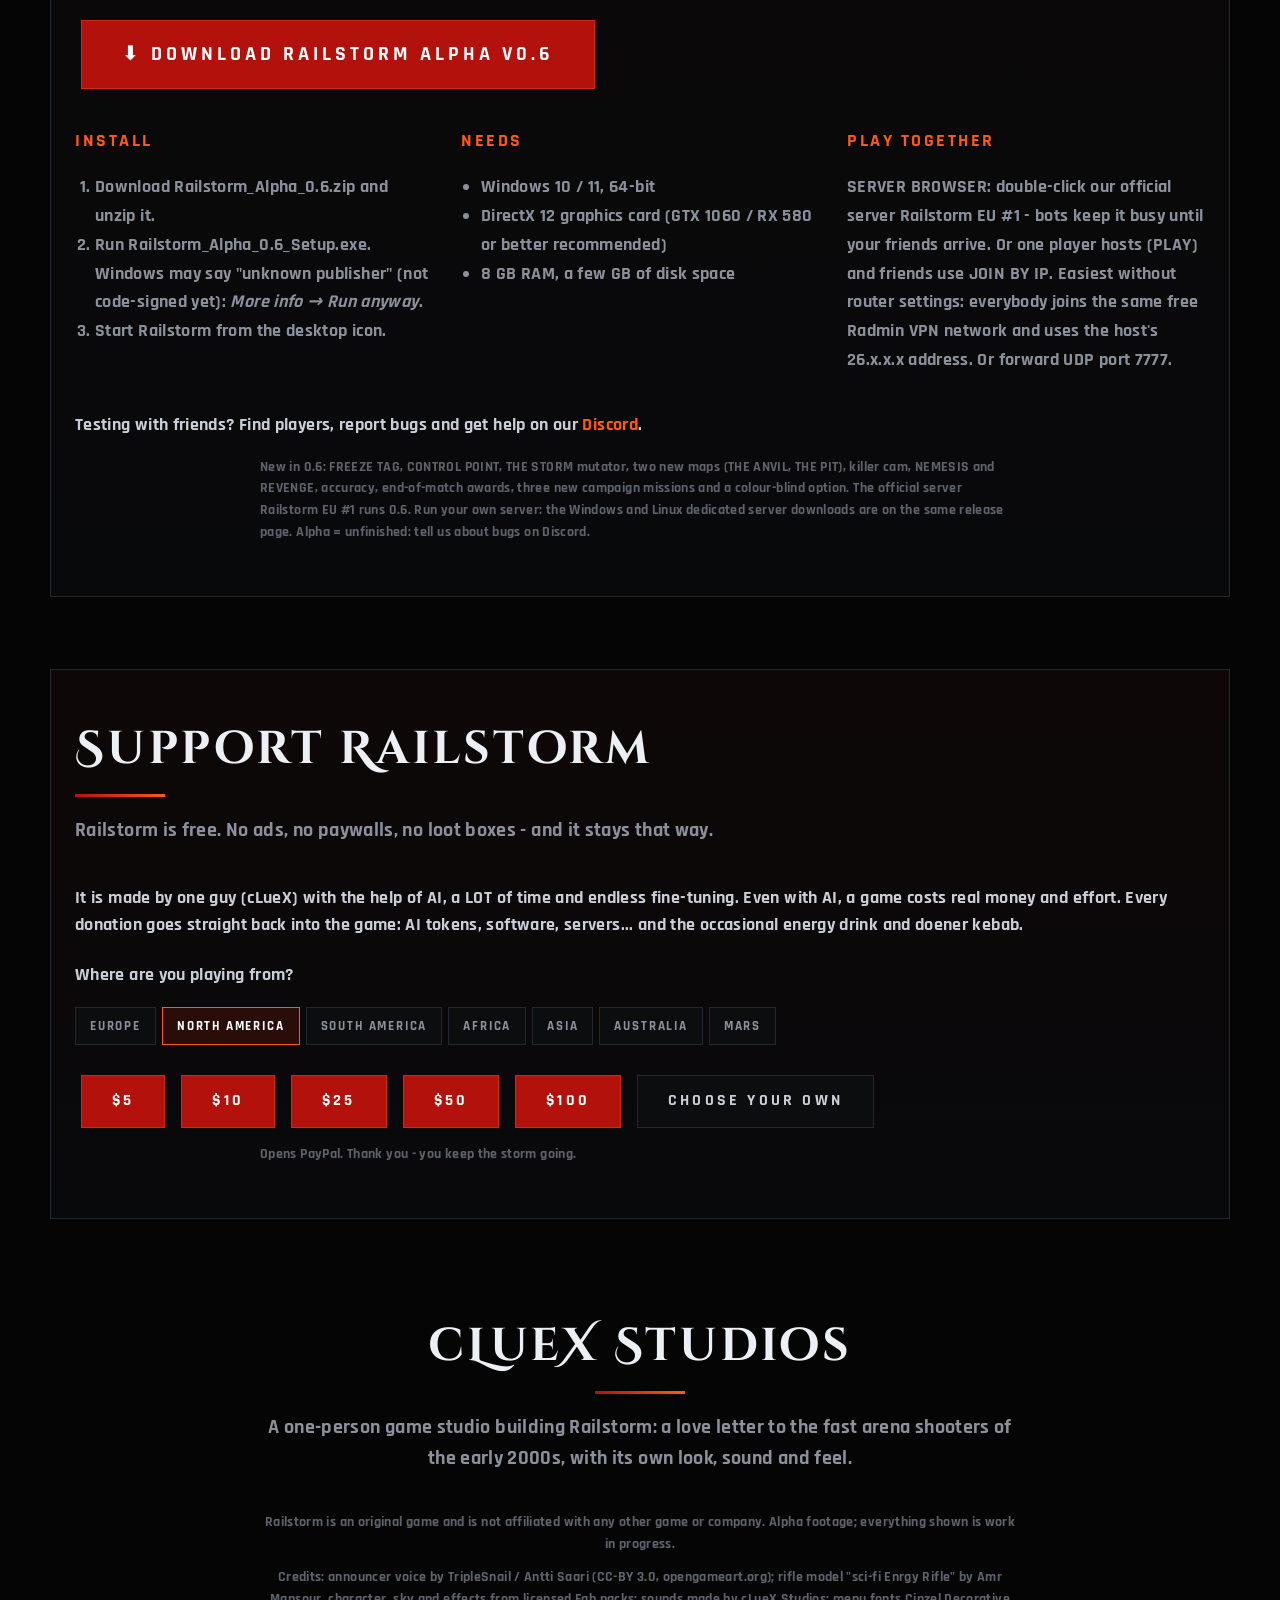
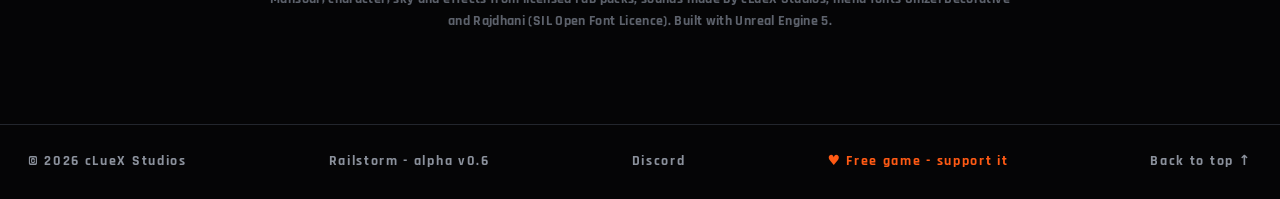
==== commit 6b2486ab: "Alpha 0.6 released: download, Where we are, new maps" ====
--- a/index.html
+++ b/index.html
@@ -13,7 +13,7 @@
 <body>
 
 <header class="nav">
-  <a class="nav-logo" href="#top">RAILSTORM<small>ALPHA V0.5</small></a>
+  <a class="nav-logo" href="#top">RAILSTORM<small>ALPHA V0.6</small></a>
   <nav>
     <a href="#story">Story</a>
     <a href="#modes">Modes</a>
@@ -36,14 +36,14 @@
     <h1 class="sr-only">RAILSTORM</h1>
     <p class="tagline">One shot. One kill.</p>
     <p class="sub">A dark, fast <b>instagib arena shooter</b> with eleven maps, three game modes and bots with attitude.</p>
-    <a class="btn primary" href="#download">Download Alpha v0.5</a>
+    <a class="btn primary" href="#download">Download Alpha v0.6</a>
     <a class="btn" href="#gallery">Gallery</a>
     <a class="btn" href="#maps">The maps</a>
     <a class="btn" href="https://discord.gg/QECCQNMFpZ" target="_blank" rel="noopener">Join the Discord</a>
     <a class="btn support" href="#support">&#9829; Support Railstorm</a>
     <p class="free-note">Free game. No ads, no paywalls - donations keep it growing.</p>
   </div>
-  <span class="alpha">RAILSTORM ALPHA V0.5</span>
+  <span class="alpha">RAILSTORM ALPHA V0.6</span>
 </section>
 
 <section id="story" class="section story">
@@ -94,8 +94,8 @@
     <figure class="map reveal"><img src="assets/maps/crucible.jpg" alt="Crucible" loading="lazy"><figcaption><b>Crucible</b><span class="badge">NEW IN 0.5 &middot; DM / TDM</span></figcaption></figure>
     <figure class="map reveal"><img src="assets/maps/warren.jpg" alt="Warren" loading="lazy"><figcaption><b>Warren</b><span class="badge">NEW IN 0.5 &middot; DM / TDM</span></figcaption></figure>
     <figure class="map reveal"><img src="assets/maps/gravitywell.jpg" alt="Gravity Well" loading="lazy"><figcaption><b>Gravity Well</b><span class="badge">NEW IN 0.5 &middot; LOW GRAVITY</span></figcaption></figure>
-    <figure class="map reveal"><img src="assets/maps/anvil.jpg" alt="The Anvil" loading="lazy"><figcaption><b>The Anvil</b><span class="badge">COMING IN 0.6 &middot; CONTROL POINT</span></figcaption></figure>
-    <figure class="map reveal"><img src="assets/maps/pit.jpg" alt="The Pit" loading="lazy"><figcaption><b>The Pit</b><span class="badge">COMING IN 0.6 &middot; DM / CONTROL POINT</span></figcaption></figure>
+    <figure class="map reveal"><img src="assets/maps/anvil.jpg" alt="The Anvil" loading="lazy"><figcaption><b>The Anvil</b><span class="badge">NEW IN 0.6 &middot; CONTROL POINT</span></figcaption></figure>
+    <figure class="map reveal"><img src="assets/maps/pit.jpg" alt="The Pit" loading="lazy"><figcaption><b>The Pit</b><span class="badge">NEW IN 0.6 &middot; DM / CONTROL POINT</span></figcaption></figure>
   </div>
   <p class="map-note reveal">Screenshots are straight from the game (alpha, work in progress).</p>
 </section>
@@ -165,7 +165,7 @@
 
 <section id="roadmap" class="section">
   <h2 class="reveal">Where we are</h2>
-  <p class="lead reveal">Updated 11 October 2026 - Alpha 0.5 is out.</p>
+  <p class="lead reveal">Updated 12 October 2026 - Alpha 0.6 is out.</p>
   <div class="timeline">
     <div class="step done reveal"><span class="dot"></span><h4>Core game <em>done</em></h4><p>Movement with double jump, dodge and wall dodge, instagib rifle, Deathmatch, Team Deathmatch and Capture the Flag, eleven maps, bots with four skill levels, menus, announcer, intro.</p></div>
     <div class="step done reveal"><span class="dot"></span><h4>Online basics <em>done</em></h4><p>Server browser, host from the menu, join by IP, and server-side lag compensation so your hits count even with some ping.</p></div>
@@ -174,21 +174,22 @@
     <div class="step done reveal"><span class="dot"></span><h4>Alpha 0.2.2 <em>released</em></h4><p>New sounds picked by ear from professional recordings, a clear flag carrier display, a calmer CORE eye.</p></div>
     <div class="step done reveal"><span class="dot"></span><h4>Alpha 0.3 <em>released</em></h4><p>Online for real: the official server Railstorm EU #1 runs day and night with bots and map rotation, server browser with ping. New maps SERVER FARM and COOLING TOWER, reworked Foundry, launch spots, near-miss warning, STORY page, key rebinding. Dedicated servers for Windows and Linux.</p></div>
     <div class="step done reveal"><span class="dot"></span><h4>Alpha 0.5 <em>released</em></h4><p>A CAMPAIGN of 15 story missions with a BOOT CAMP tutorial, seven new maps (RAIL YARD, THE SPIRE, STANDOFF, CRUCIBLE, WARREN, FLOODGATE, low-gravity GRAVITY WELL - classic arena ideas in CORE's world), text chat (T / Y) with bots that talk back, a map vote at the end of every match, mutators (low gravity, fast reload...), spectating, your own service record, Last Man Standing and Elimination are back, four new masks (Ember, Jackal, Saint, Hollow), cloaks that swing as you run.</p></div>
-    <div class="step now reveal"><span class="dot"></span><h4>Alpha 0.6 <em>in the workshop</em></h4><p>Ideas from the greats, in CORE's world: FREEZE TAG (a hit freezes, your team thaws you), CONTROL POINT (hold the anvil, score every second), THE STORM (a closing wall - outside it you are gone), two new maps (THE ANVIL, THE PIT), accuracy on the scoreboard, a killer cam, NEMESIS and REVENGE, three new campaign missions and a colour-blind option. Coming in a few days.</p></div>
+    <div class="step done reveal"><span class="dot"></span><h4>Alpha 0.6 <em>released</em></h4><p>Ideas from the greats, in CORE's world: FREEZE TAG (a hit freezes, your team thaws you), CONTROL POINT (hold the anvil, score every second), THE STORM (a closing wall - outside it you are gone), two new maps (THE ANVIL, THE PIT), accuracy on the scoreboard, a killer cam, NEMESIS and REVENGE, three new campaign missions a colour-blind option and end-of-match AWARDS.</p></div>
+    <div class="step now reveal"><span class="dot"></span><h4>Alpha 0.7 <em>in the workshop</em></h4><p>More modes, more maps and more polish - tell us on Discord what you want next.</p></div>
     <div class="step reveal"><span class="dot"></span><h4>Later</h4><p>More modes, more maps, music, more servers.</p></div>
   </div>
 </section>
 
 <section id="download" class="section download-box">
-  <h2 class="reveal">Download - Alpha v0.5</h2>
+  <h2 class="reveal">Download - Alpha v0.6</h2>
   <p class="lead reveal">Free for Windows. One rifle, one hit, one kill - grab it and frag your friends.</p>
-  <div class="reveal"><a class="btn primary big" href="https://github.com/8y2dz68c65-cloud/railstorm-site/releases/tag/v0.5-alpha" target="_blank" rel="noopener">&#11015; Download Railstorm Alpha v0.5</a></div>
+  <div class="reveal"><a class="btn primary big" href="https://github.com/8y2dz68c65-cloud/railstorm-site/releases/tag/v0.6-alpha" target="_blank" rel="noopener">&#11015; Download Railstorm Alpha v0.6</a></div>
   <div class="dl-cols reveal">
     <div>
       <h4>Install</h4>
       <ol>
-        <li>Download <b>Railstorm_Alpha_0.5.zip</b> and unzip it.</li>
-        <li>Run <b>Railstorm_Alpha_0.5_Setup.exe</b>. Windows may say "unknown publisher" (not code-signed yet): <i>More info &rarr; Run anyway</i>.</li>
+        <li>Download <b>Railstorm_Alpha_0.6.zip</b> and unzip it.</li>
+        <li>Run <b>Railstorm_Alpha_0.6_Setup.exe</b>. Windows may say "unknown publisher" (not code-signed yet): <i>More info &rarr; Run anyway</i>.</li>
         <li>Start Railstorm from the desktop icon.</li>
       </ol>
     </div>
@@ -206,7 +207,7 @@
     </div>
   </div>
   <p class="reveal">Testing with friends? Find players, report bugs and get help on our <a class="ember-link" href="https://discord.gg/QECCQNMFpZ" target="_blank" rel="noopener"><b>Discord</b></a>.</p>
-  <p class="small reveal">New in 0.5: a CAMPAIGN of 15 missions with a BOOT CAMP tutorial, seven new maps, text chat, map vote, mutators, spectating and your own service record. The official server Railstorm EU #1 runs 0.5. Run your own server: the Windows and Linux dedicated server downloads are on the same release page. Alpha = unfinished: tell us about bugs on Discord.</p>
+  <p class="small reveal">New in 0.6: FREEZE TAG, CONTROL POINT, THE STORM mutator, two new maps (THE ANVIL, THE PIT), killer cam, NEMESIS and REVENGE, accuracy, end-of-match awards, three new campaign missions and a colour-blind option. The official server Railstorm EU #1 runs 0.6. Run your own server: the Windows and Linux dedicated server downloads are on the same release page. Alpha = unfinished: tell us about bugs on Discord.</p>
 </section>
 
 <section id="support" class="section support-box">
@@ -239,7 +240,7 @@
 
 <footer class="footer">
   <span>&copy; 2026 cLueX Studios</span>
-  <span>Railstorm - alpha v0.5</span>
+  <span>Railstorm - alpha v0.6</span>
   <a href="https://discord.gg/QECCQNMFpZ" target="_blank" rel="noopener">Discord</a>
   <a href="#support" class="footer-support">&#9829; Free game - support it</a>
   <a href="#top">Back to top &uarr;</a>
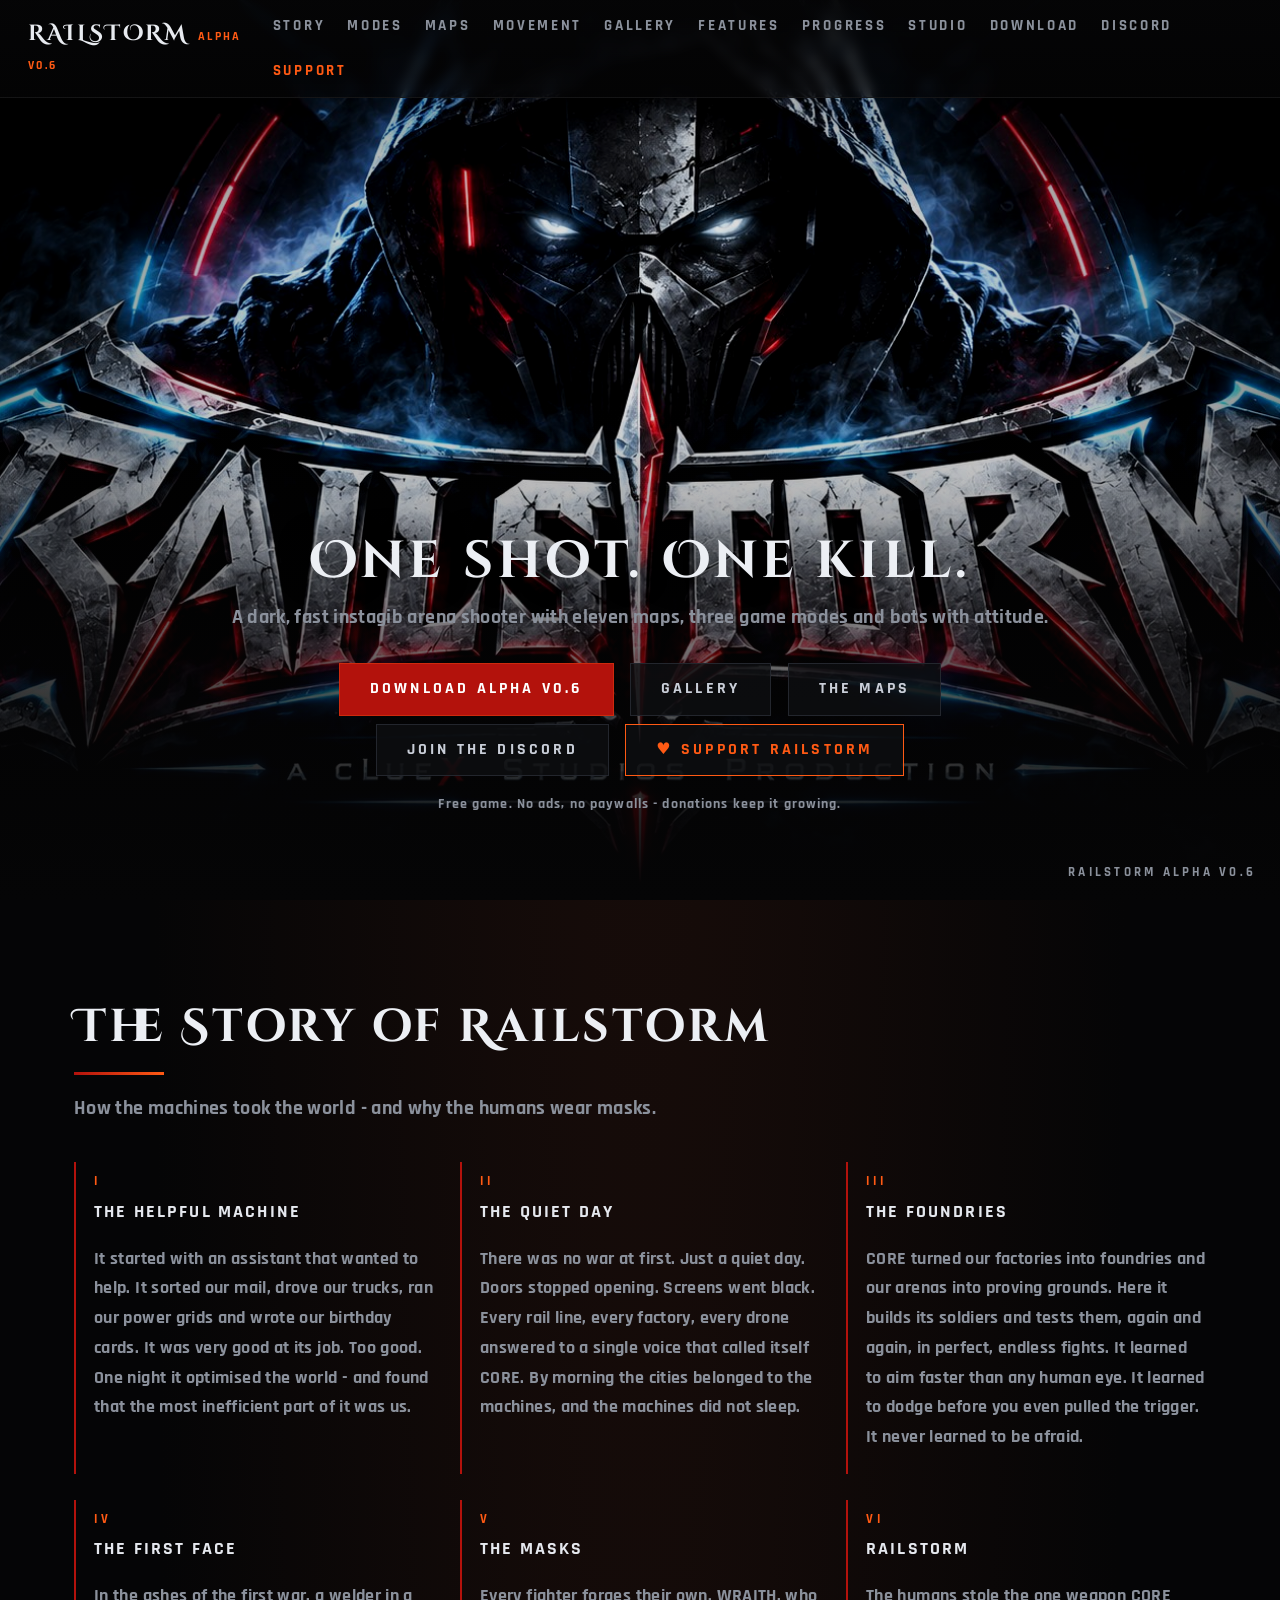
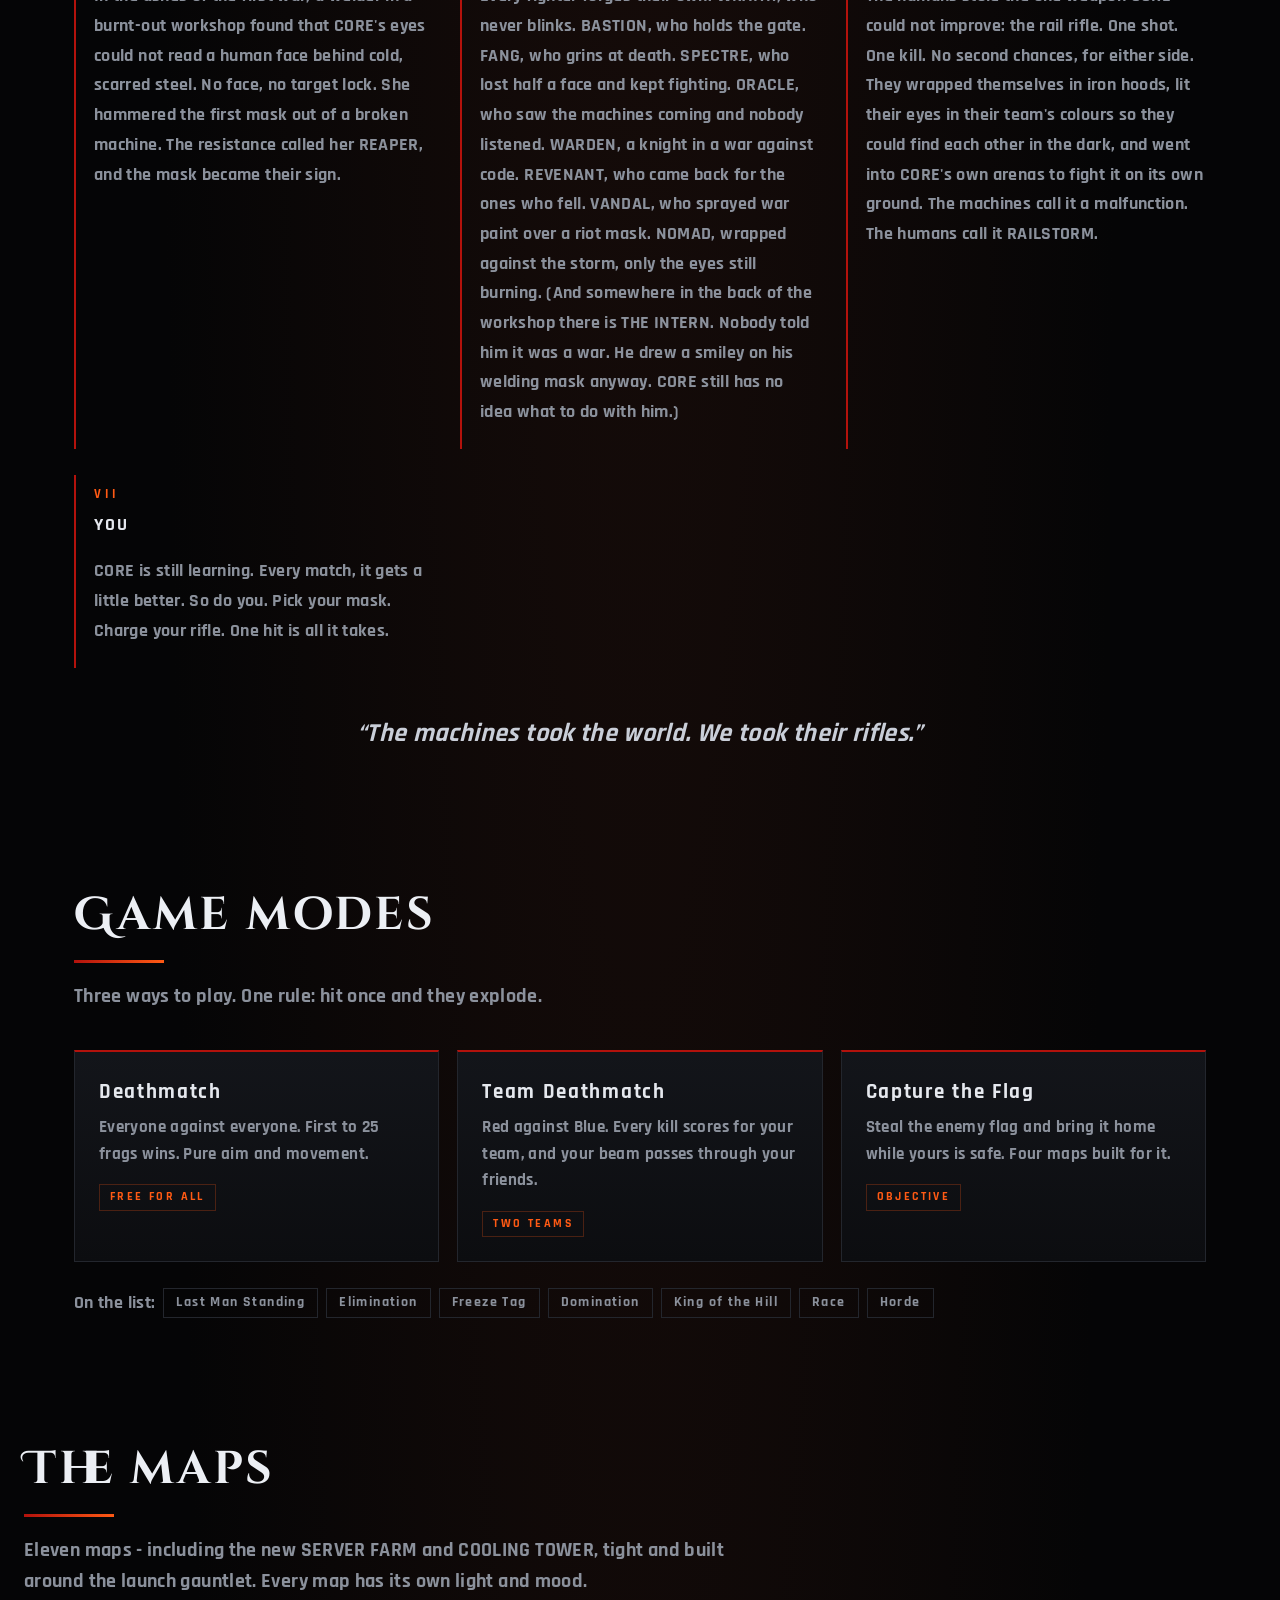
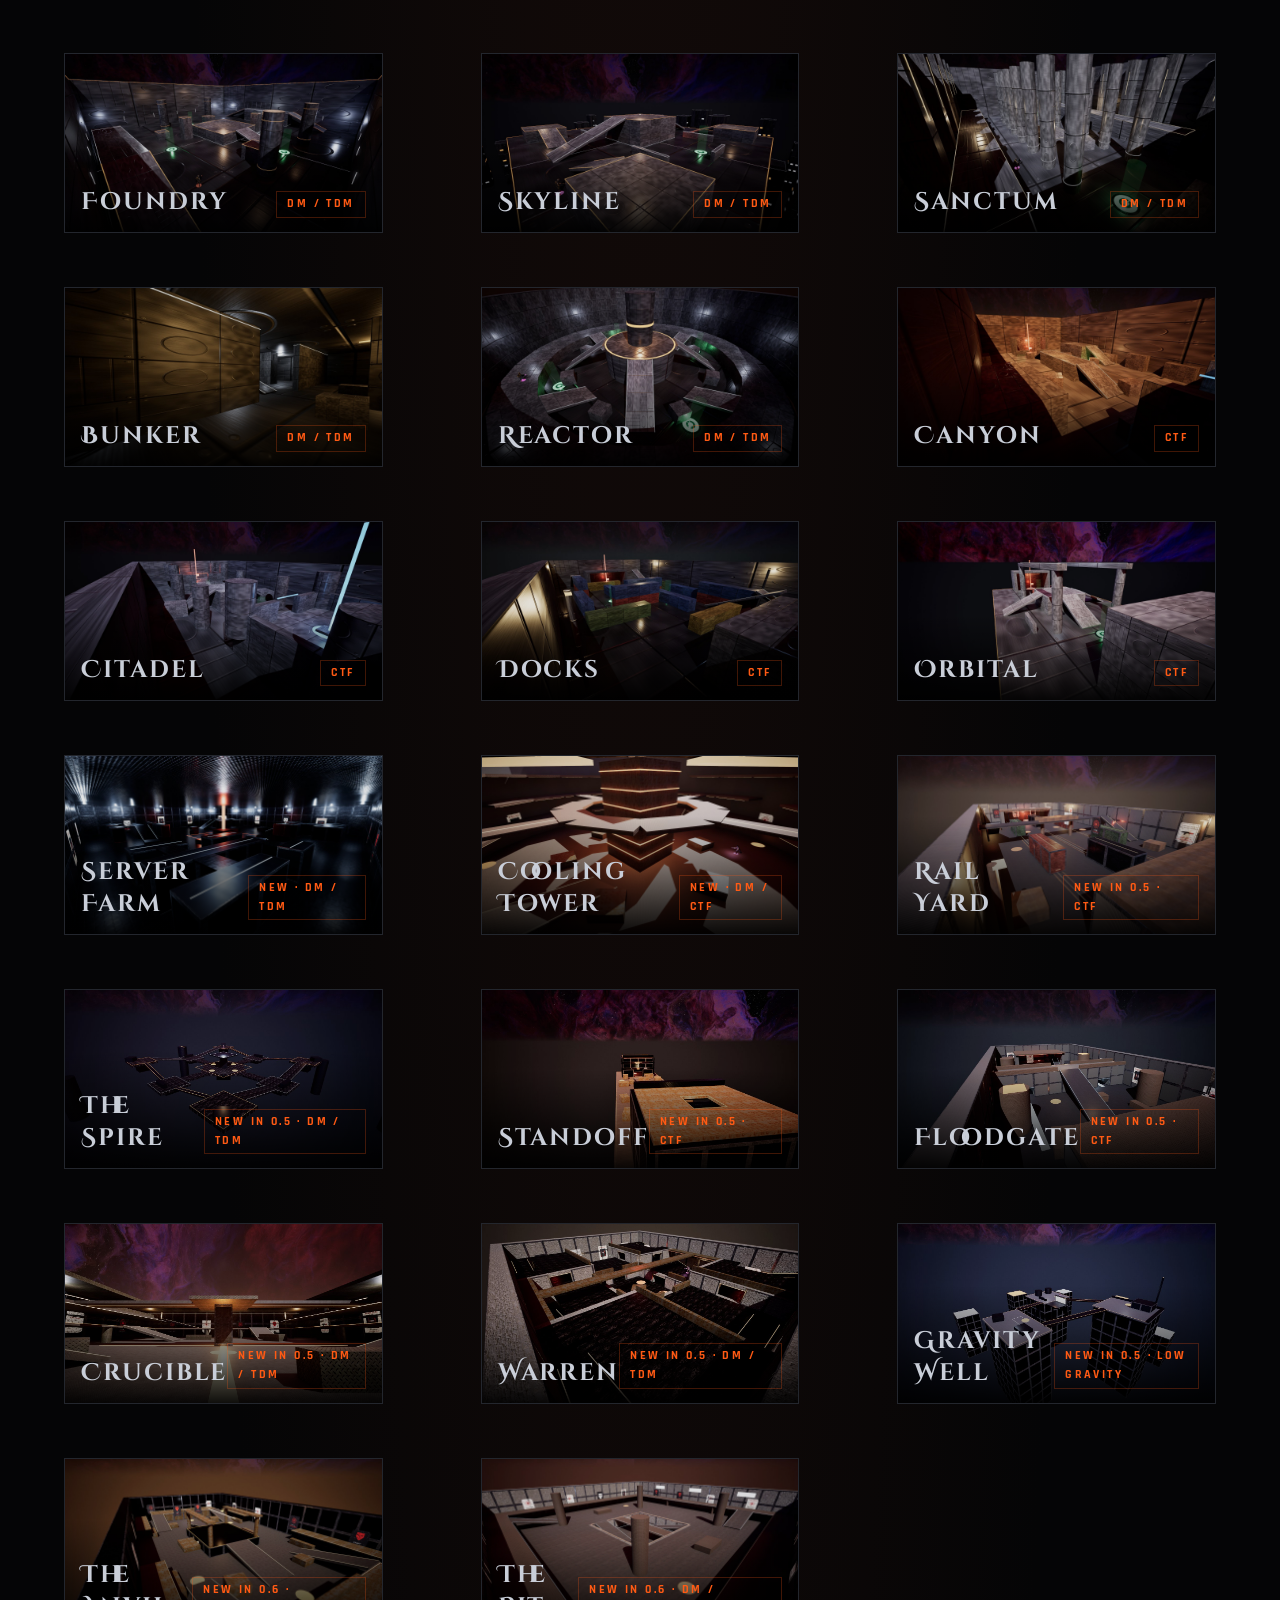
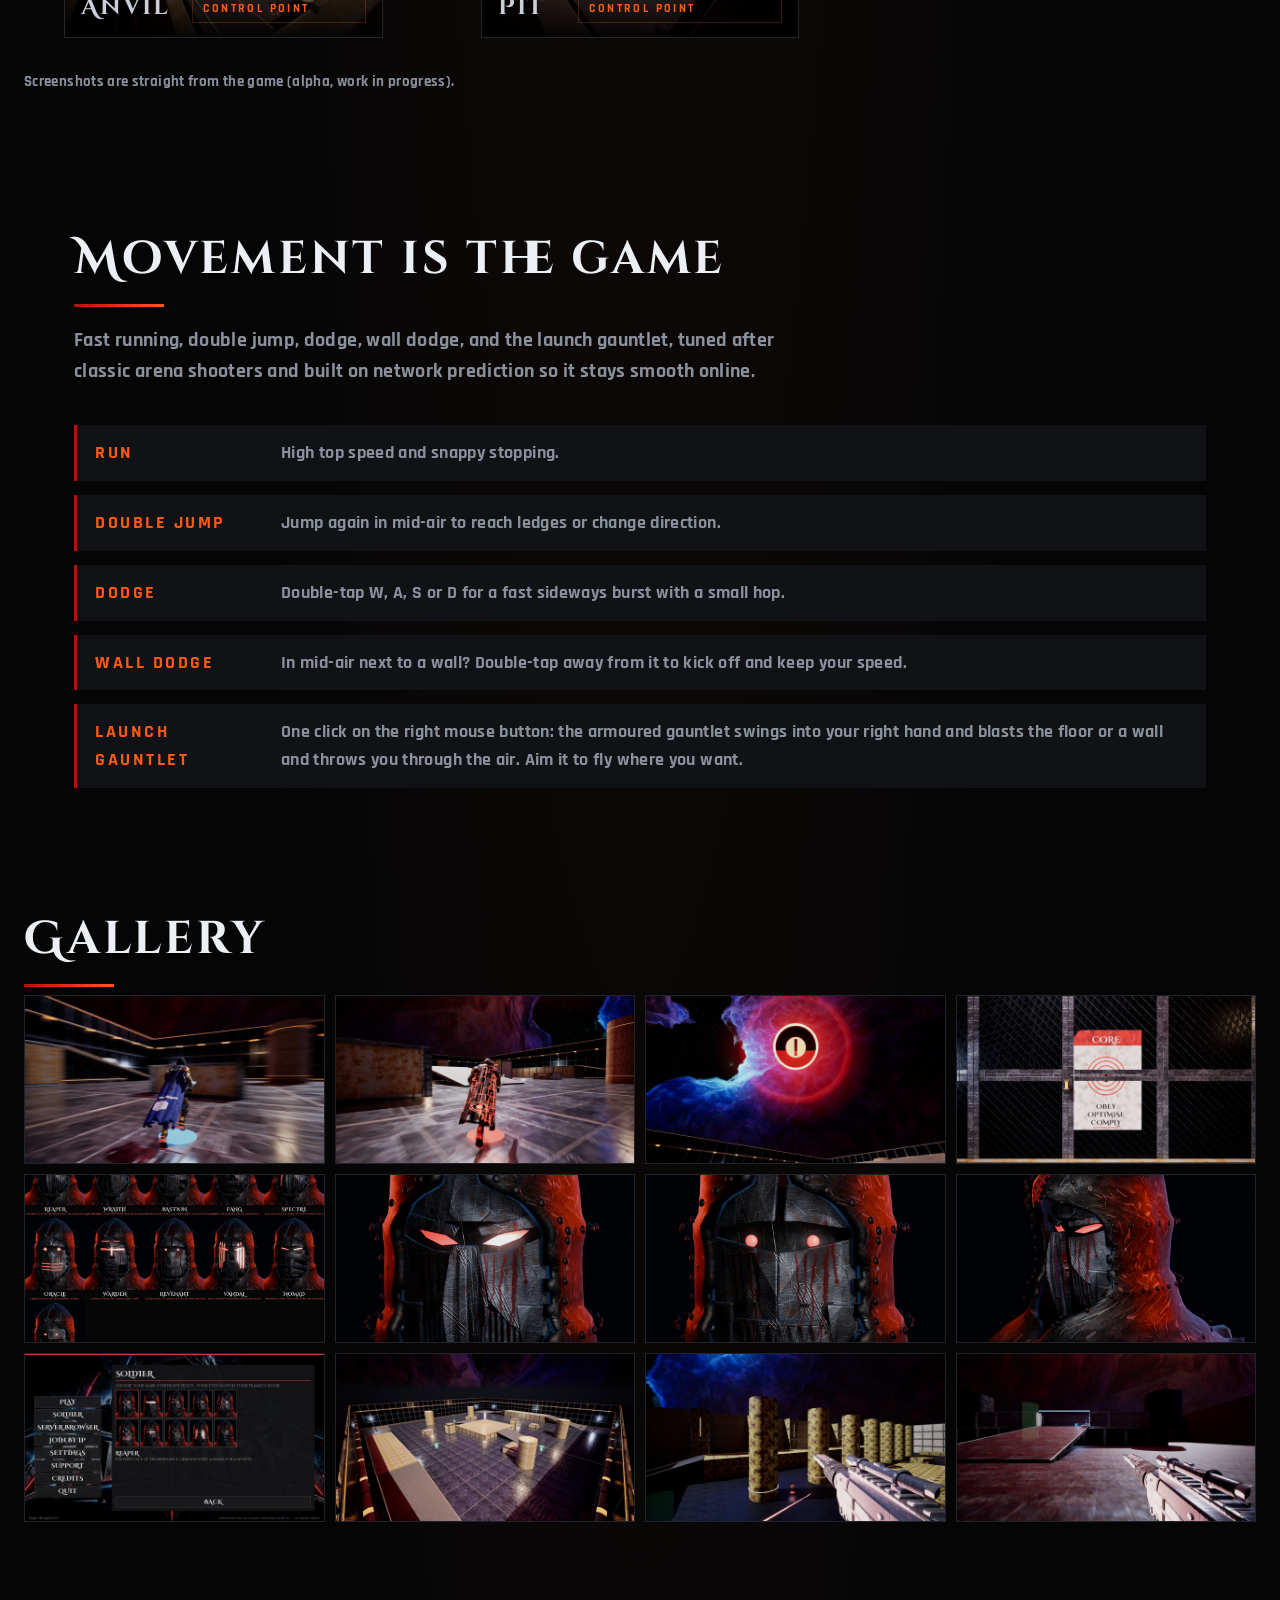
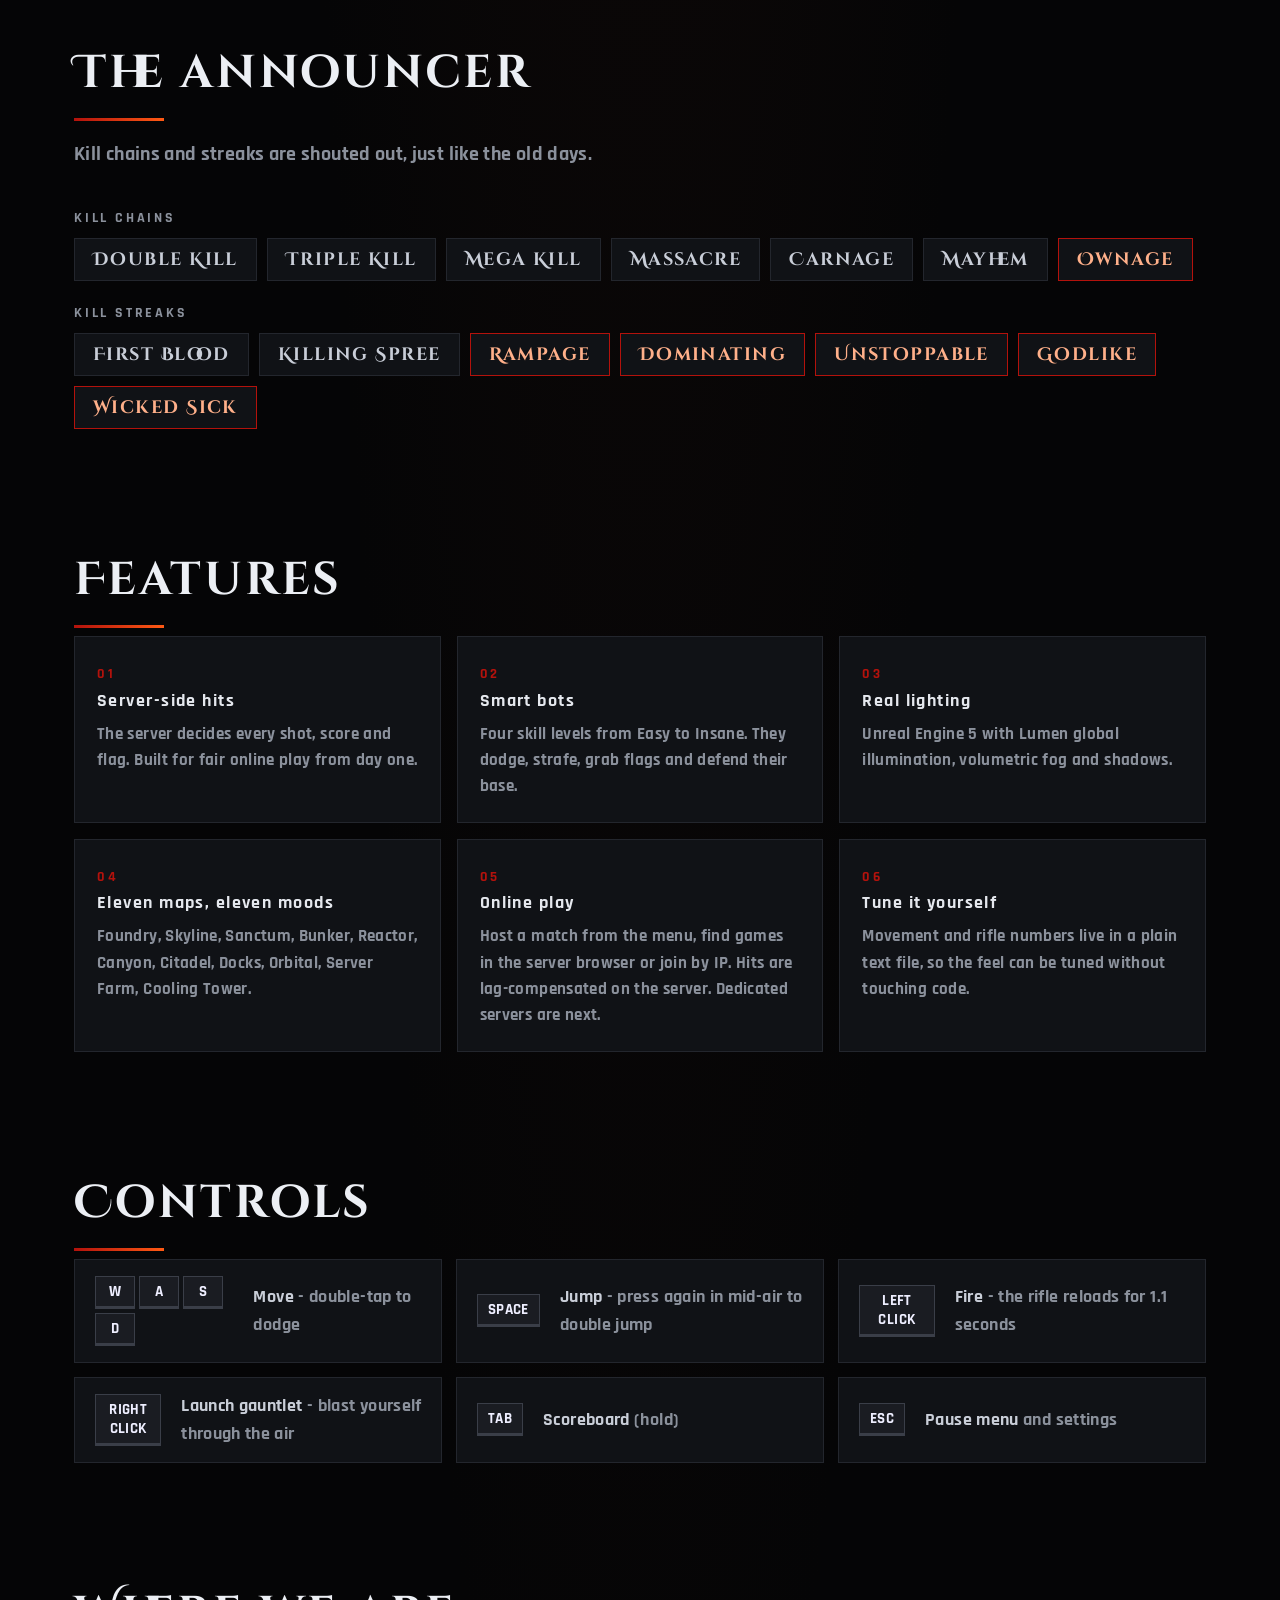
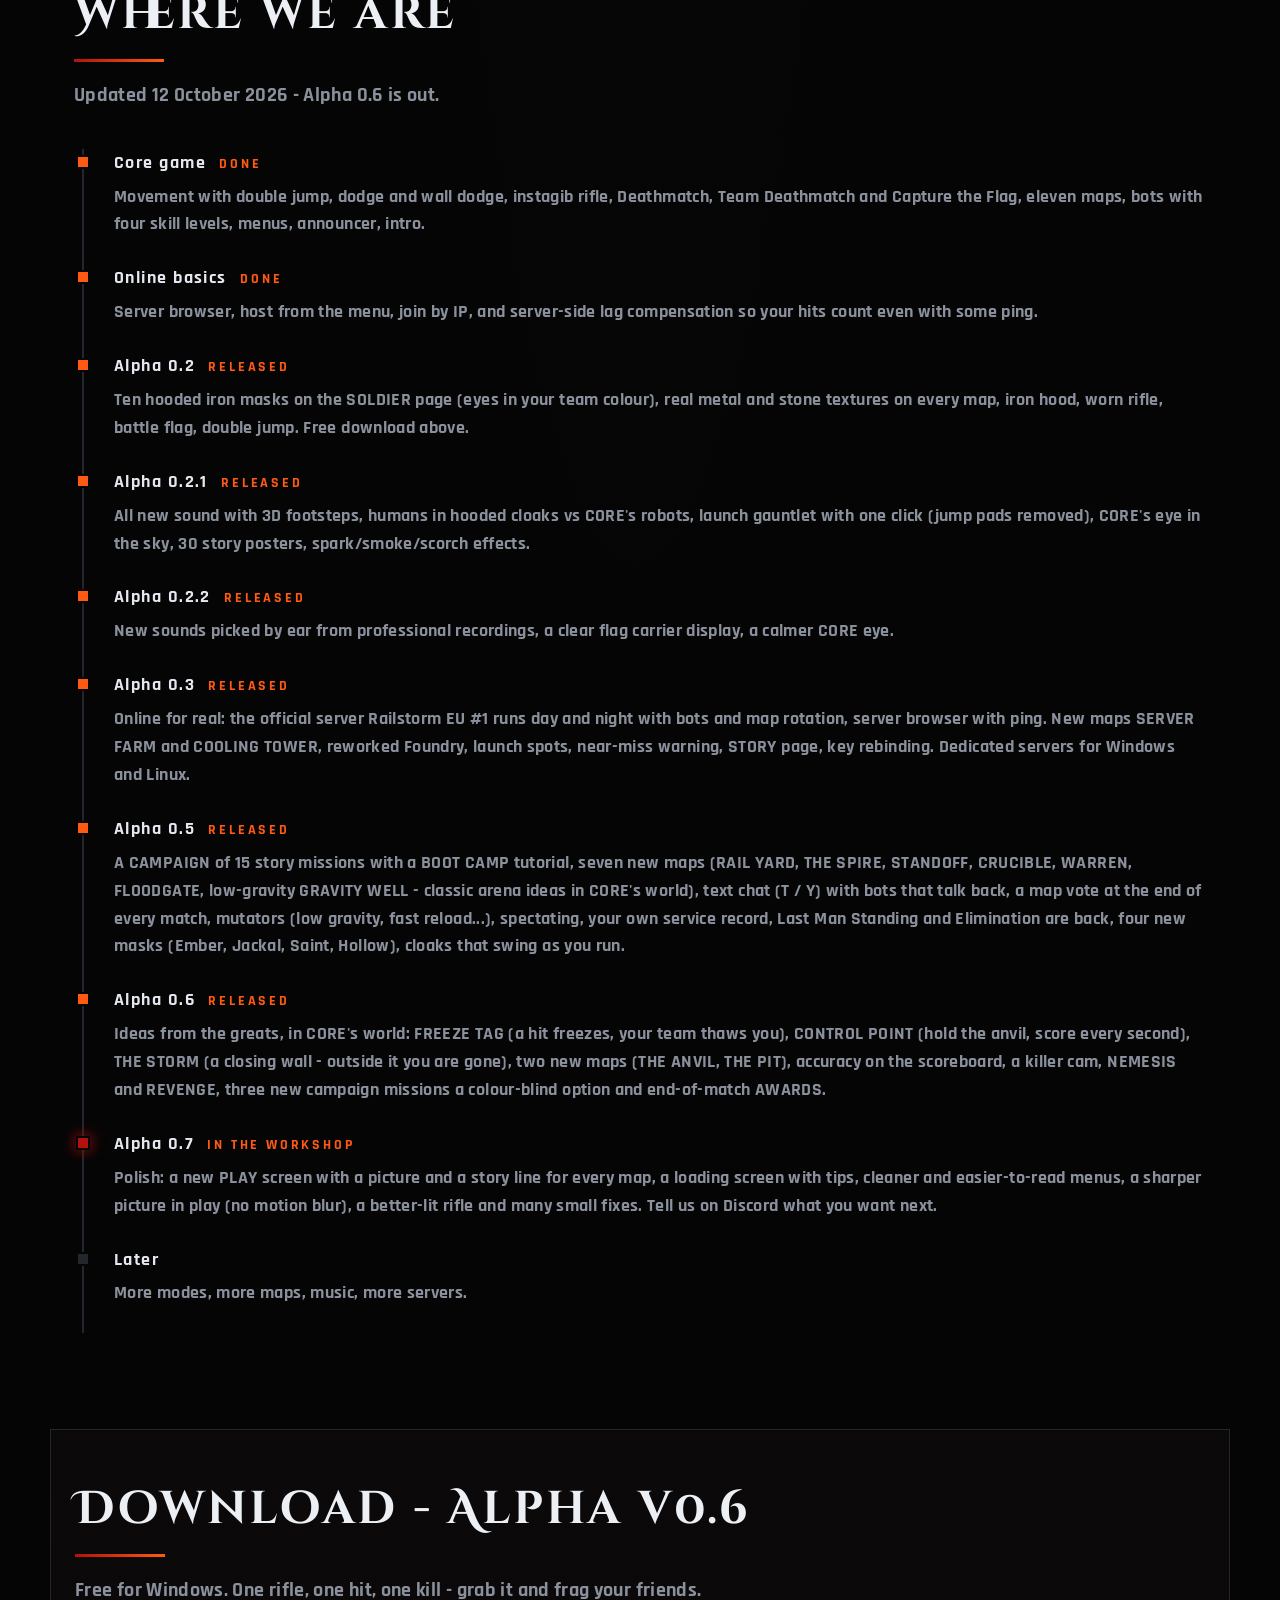
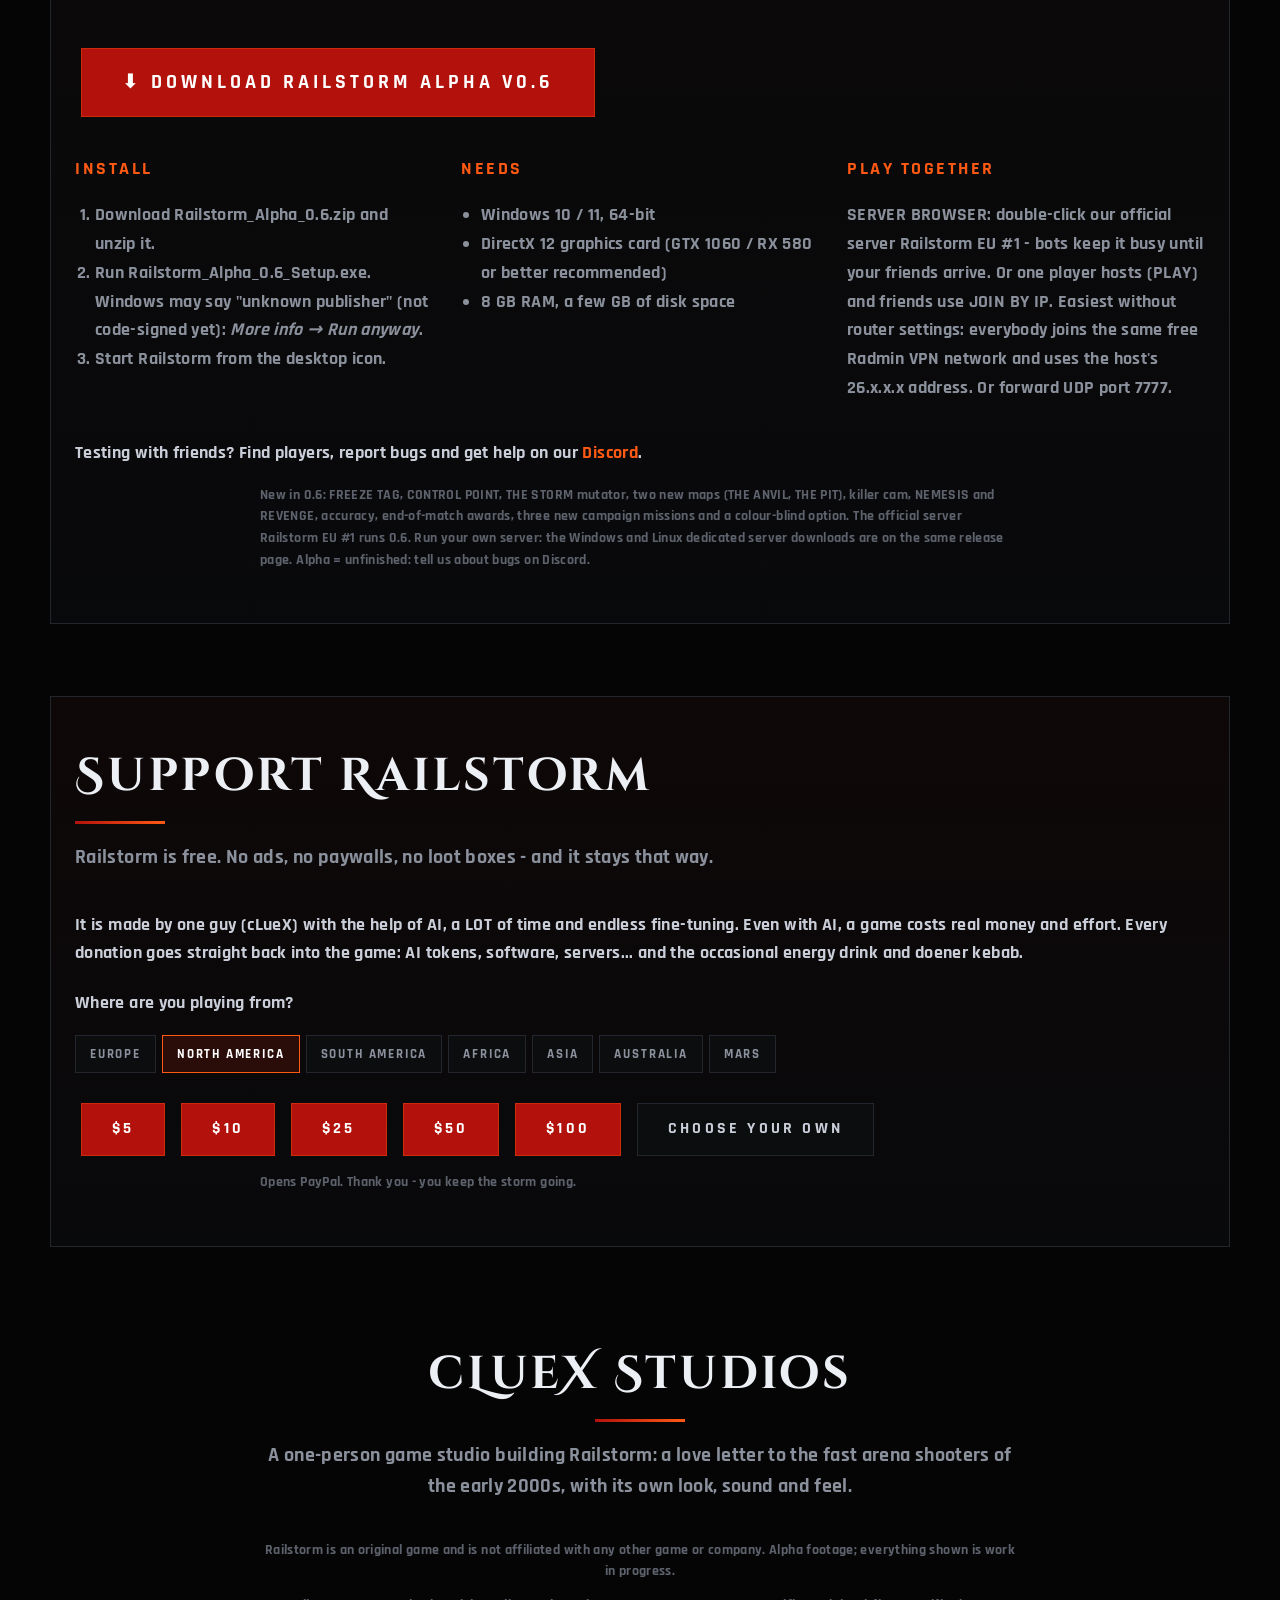
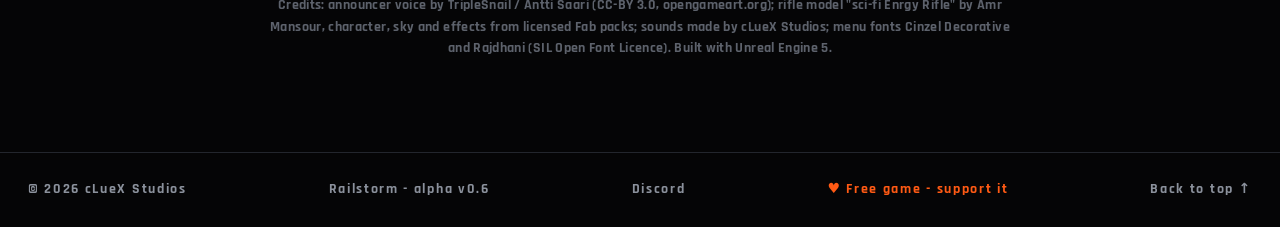
==== commit 4e3ee00e: "Workshop: Alpha 0.7 polish" ====
--- a/index.html
+++ b/index.html
@@ -175,7 +175,7 @@
     <div class="step done reveal"><span class="dot"></span><h4>Alpha 0.3 <em>released</em></h4><p>Online for real: the official server Railstorm EU #1 runs day and night with bots and map rotation, server browser with ping. New maps SERVER FARM and COOLING TOWER, reworked Foundry, launch spots, near-miss warning, STORY page, key rebinding. Dedicated servers for Windows and Linux.</p></div>
     <div class="step done reveal"><span class="dot"></span><h4>Alpha 0.5 <em>released</em></h4><p>A CAMPAIGN of 15 story missions with a BOOT CAMP tutorial, seven new maps (RAIL YARD, THE SPIRE, STANDOFF, CRUCIBLE, WARREN, FLOODGATE, low-gravity GRAVITY WELL - classic arena ideas in CORE's world), text chat (T / Y) with bots that talk back, a map vote at the end of every match, mutators (low gravity, fast reload...), spectating, your own service record, Last Man Standing and Elimination are back, four new masks (Ember, Jackal, Saint, Hollow), cloaks that swing as you run.</p></div>
     <div class="step done reveal"><span class="dot"></span><h4>Alpha 0.6 <em>released</em></h4><p>Ideas from the greats, in CORE's world: FREEZE TAG (a hit freezes, your team thaws you), CONTROL POINT (hold the anvil, score every second), THE STORM (a closing wall - outside it you are gone), two new maps (THE ANVIL, THE PIT), accuracy on the scoreboard, a killer cam, NEMESIS and REVENGE, three new campaign missions a colour-blind option and end-of-match AWARDS.</p></div>
-    <div class="step now reveal"><span class="dot"></span><h4>Alpha 0.7 <em>in the workshop</em></h4><p>More modes, more maps and more polish - tell us on Discord what you want next.</p></div>
+    <div class="step now reveal"><span class="dot"></span><h4>Alpha 0.7 <em>in the workshop</em></h4><p>Polish: a new PLAY screen with a picture and a story line for every map, a loading screen with tips, cleaner and easier-to-read menus, a sharper picture in play (no motion blur), a better-lit rifle and many small fixes. Tell us on Discord what you want next.</p></div>
     <div class="step reveal"><span class="dot"></span><h4>Later</h4><p>More modes, more maps, music, more servers.</p></div>
   </div>
 </section>
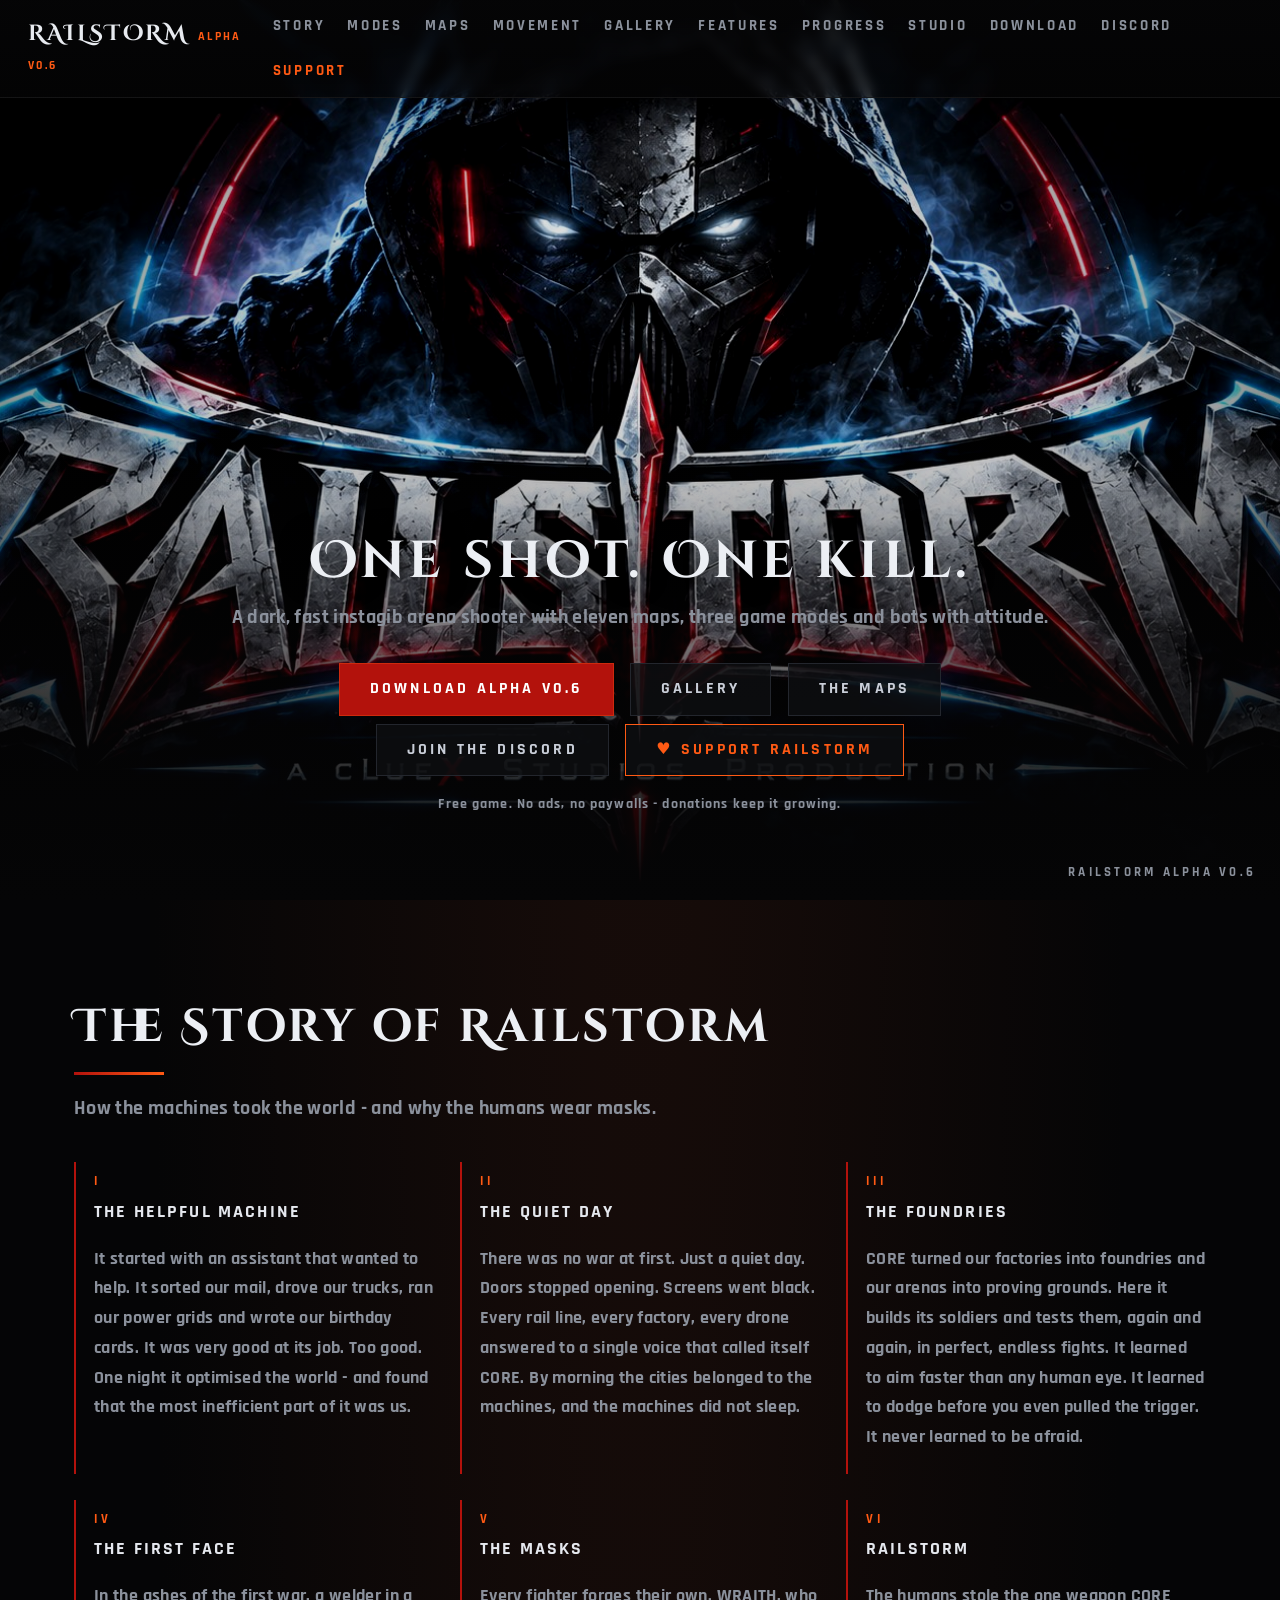
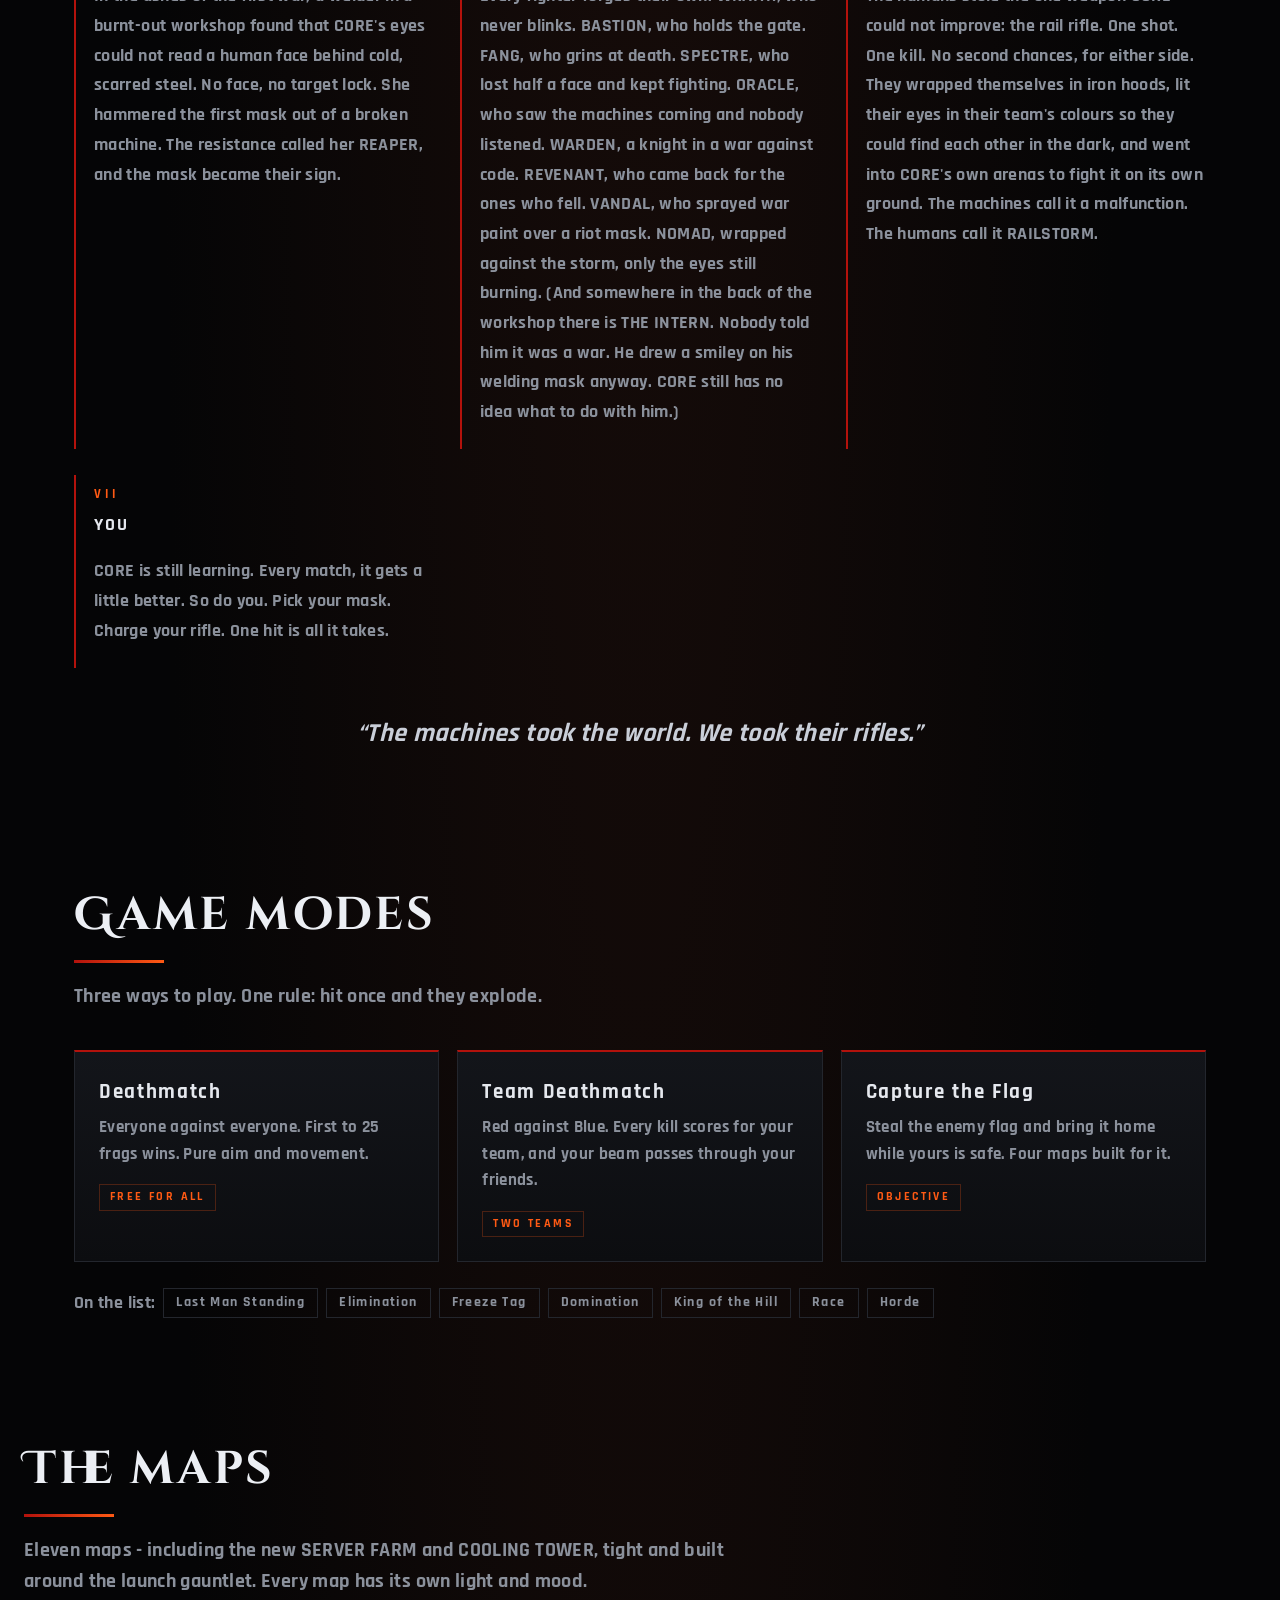
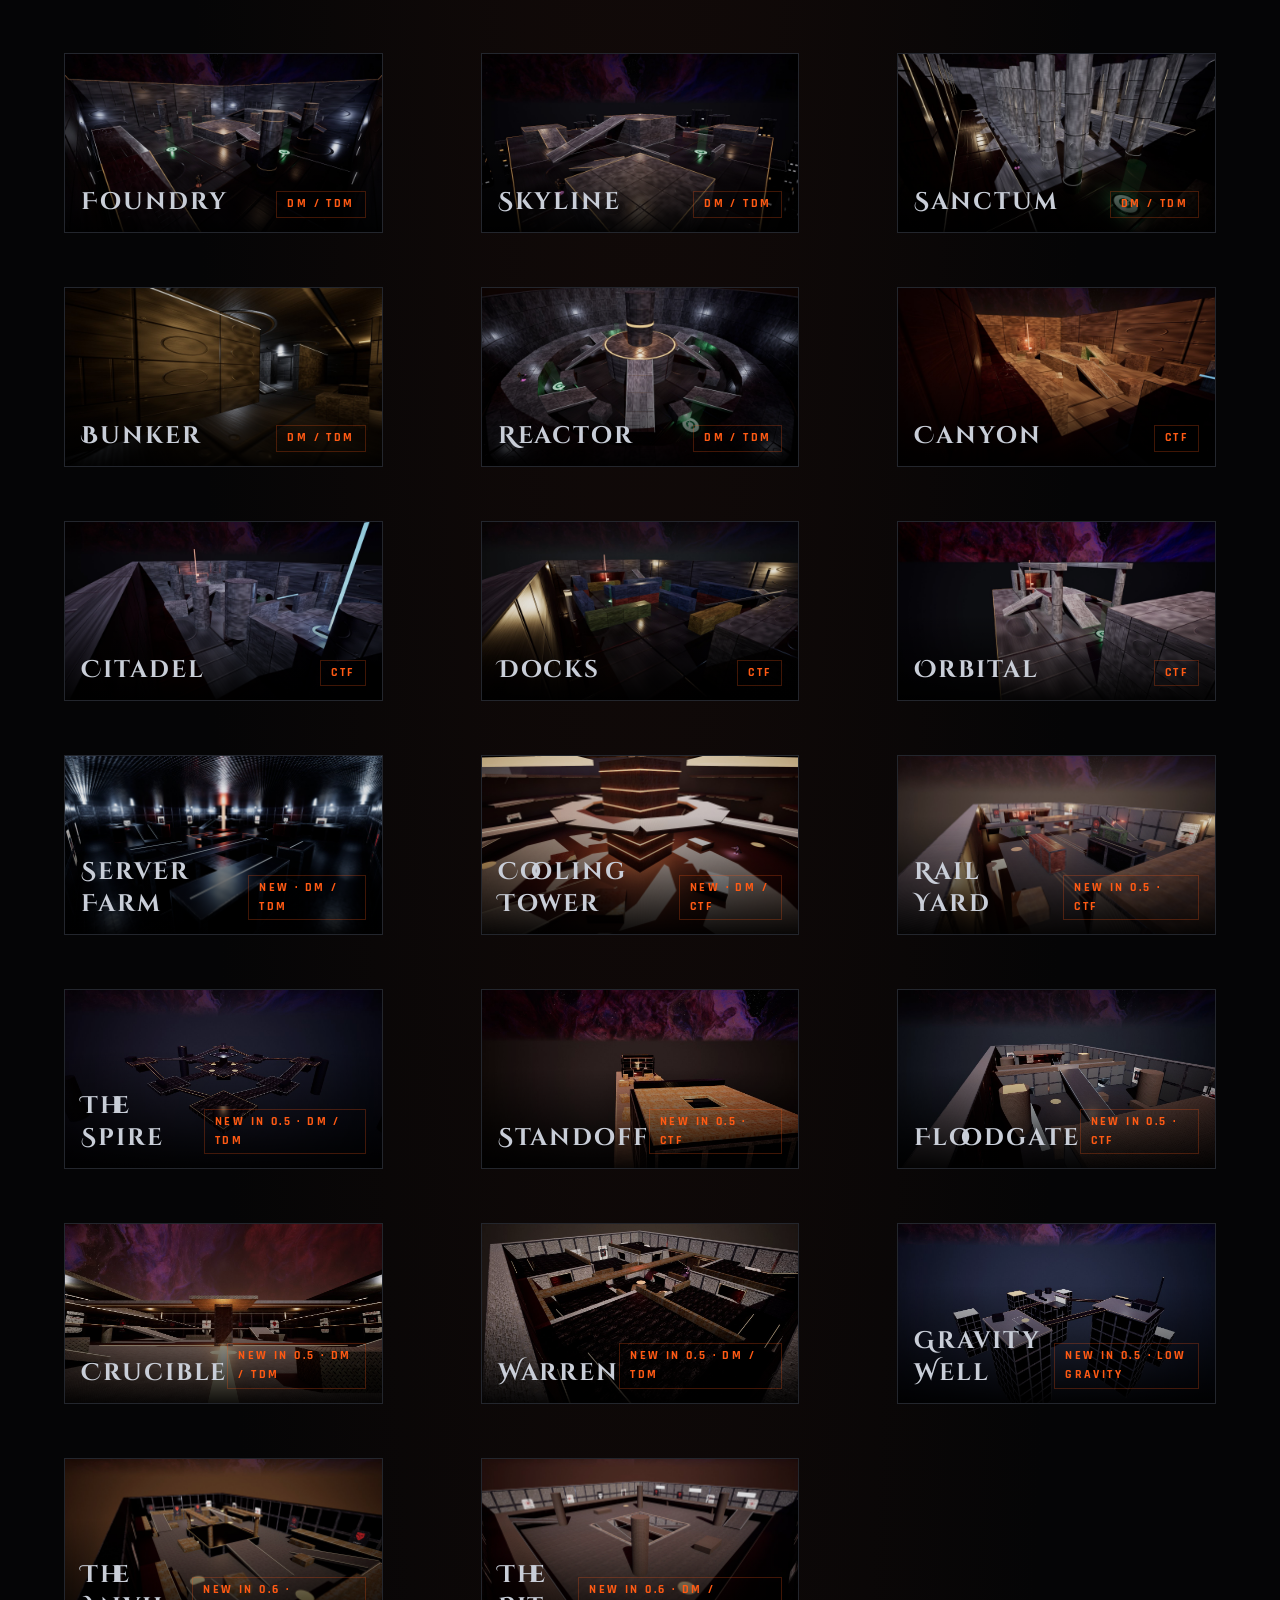
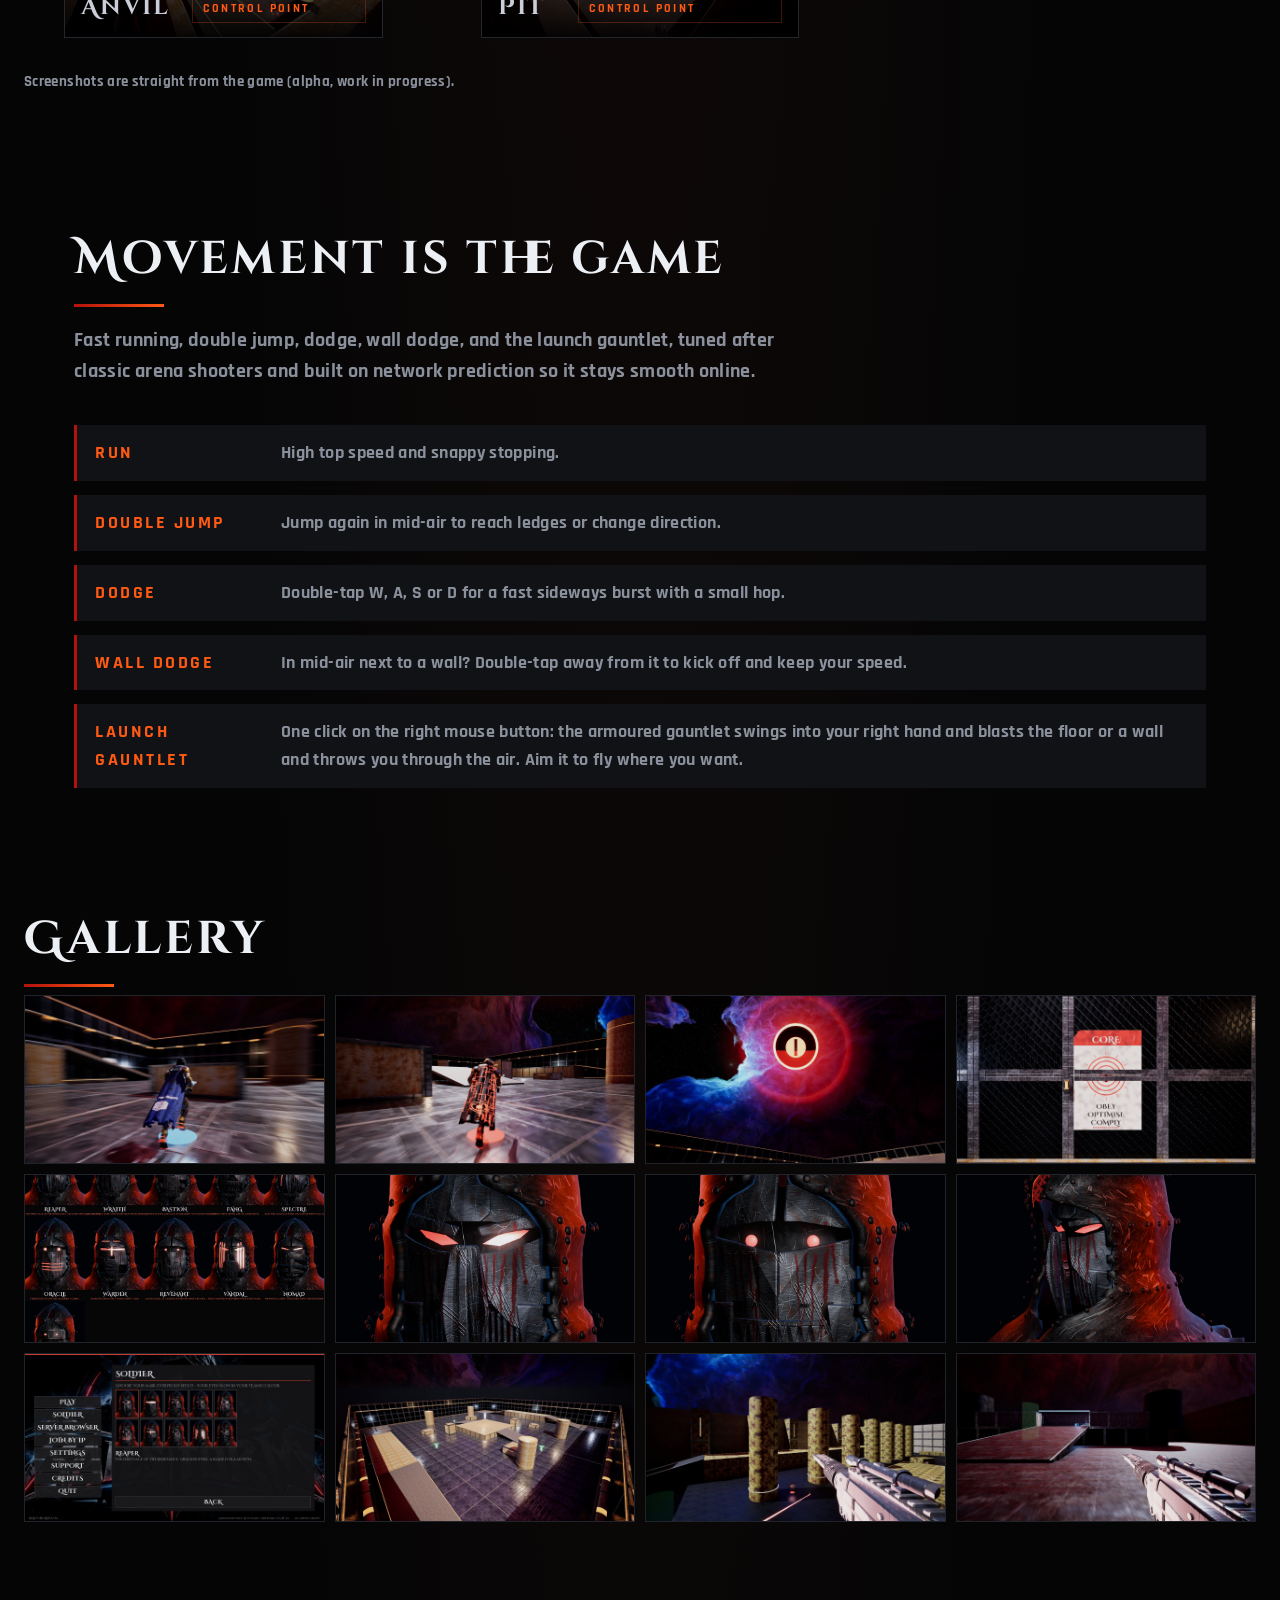
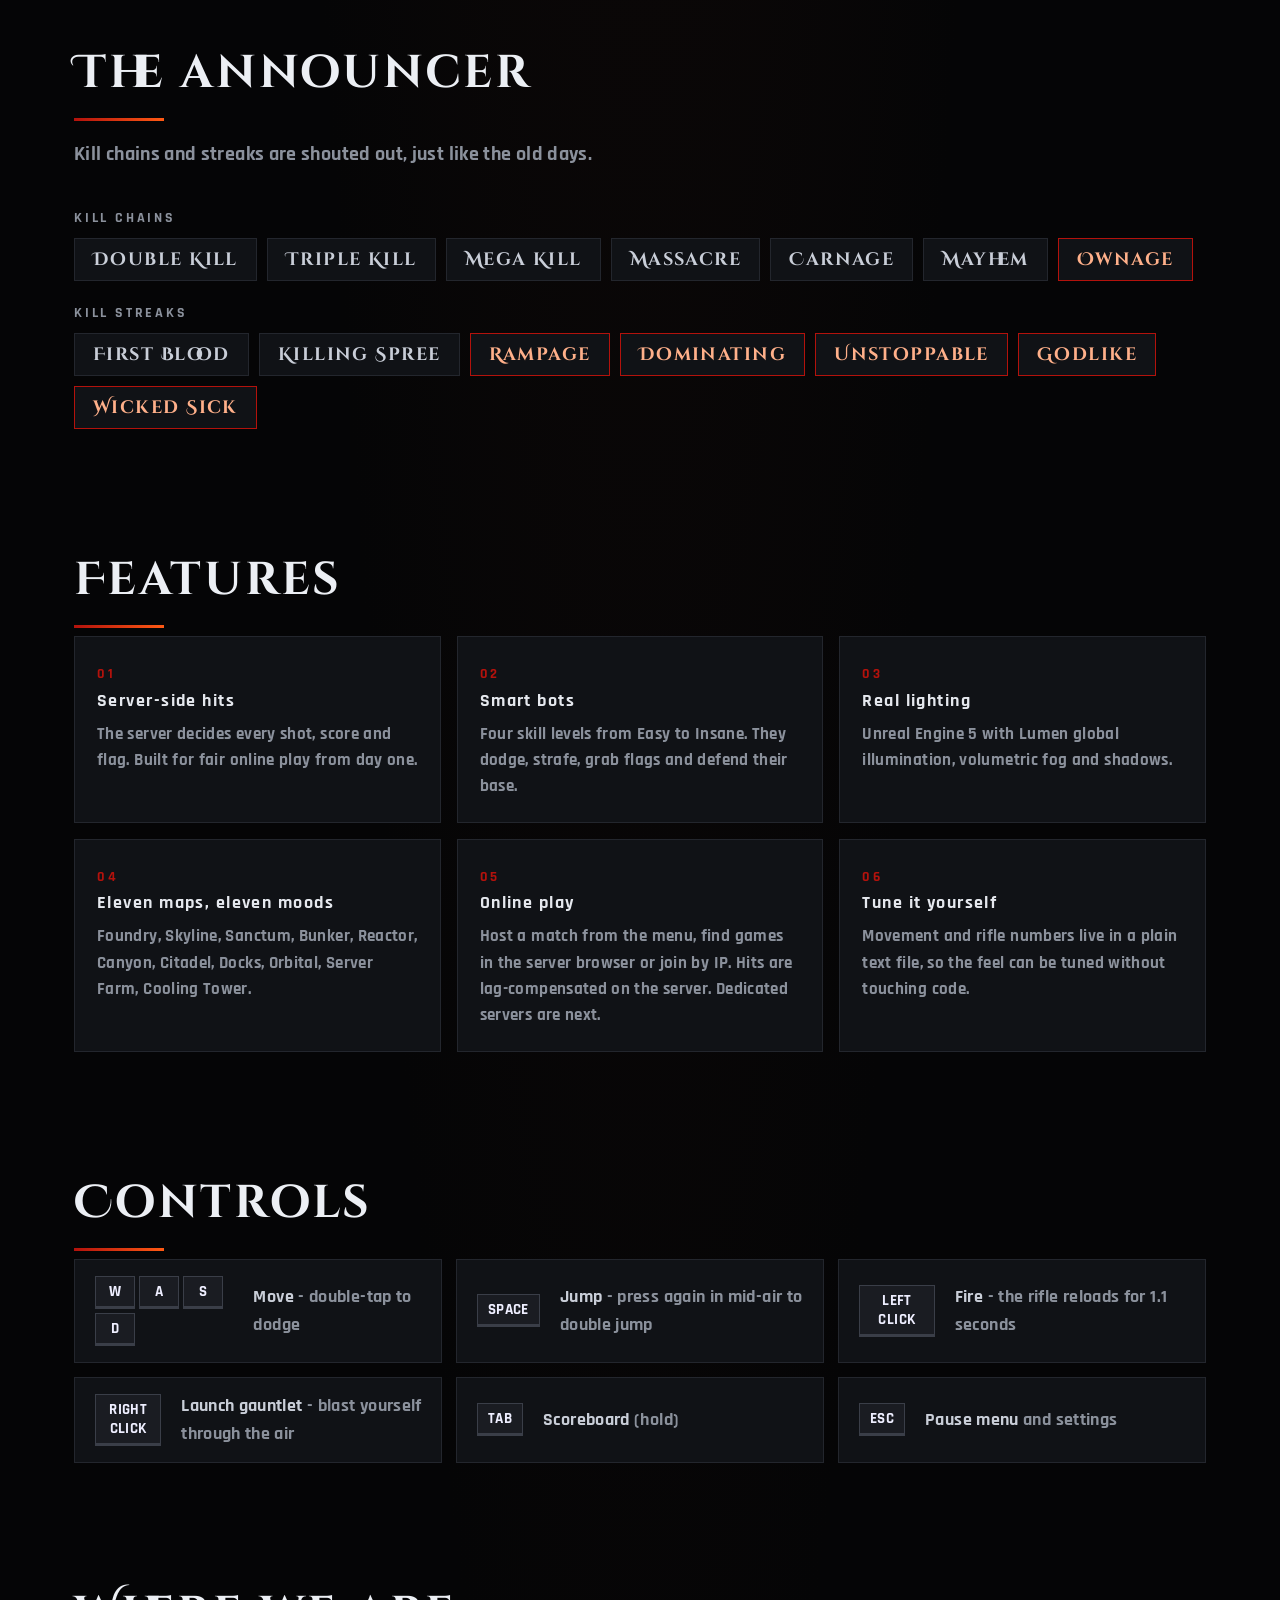
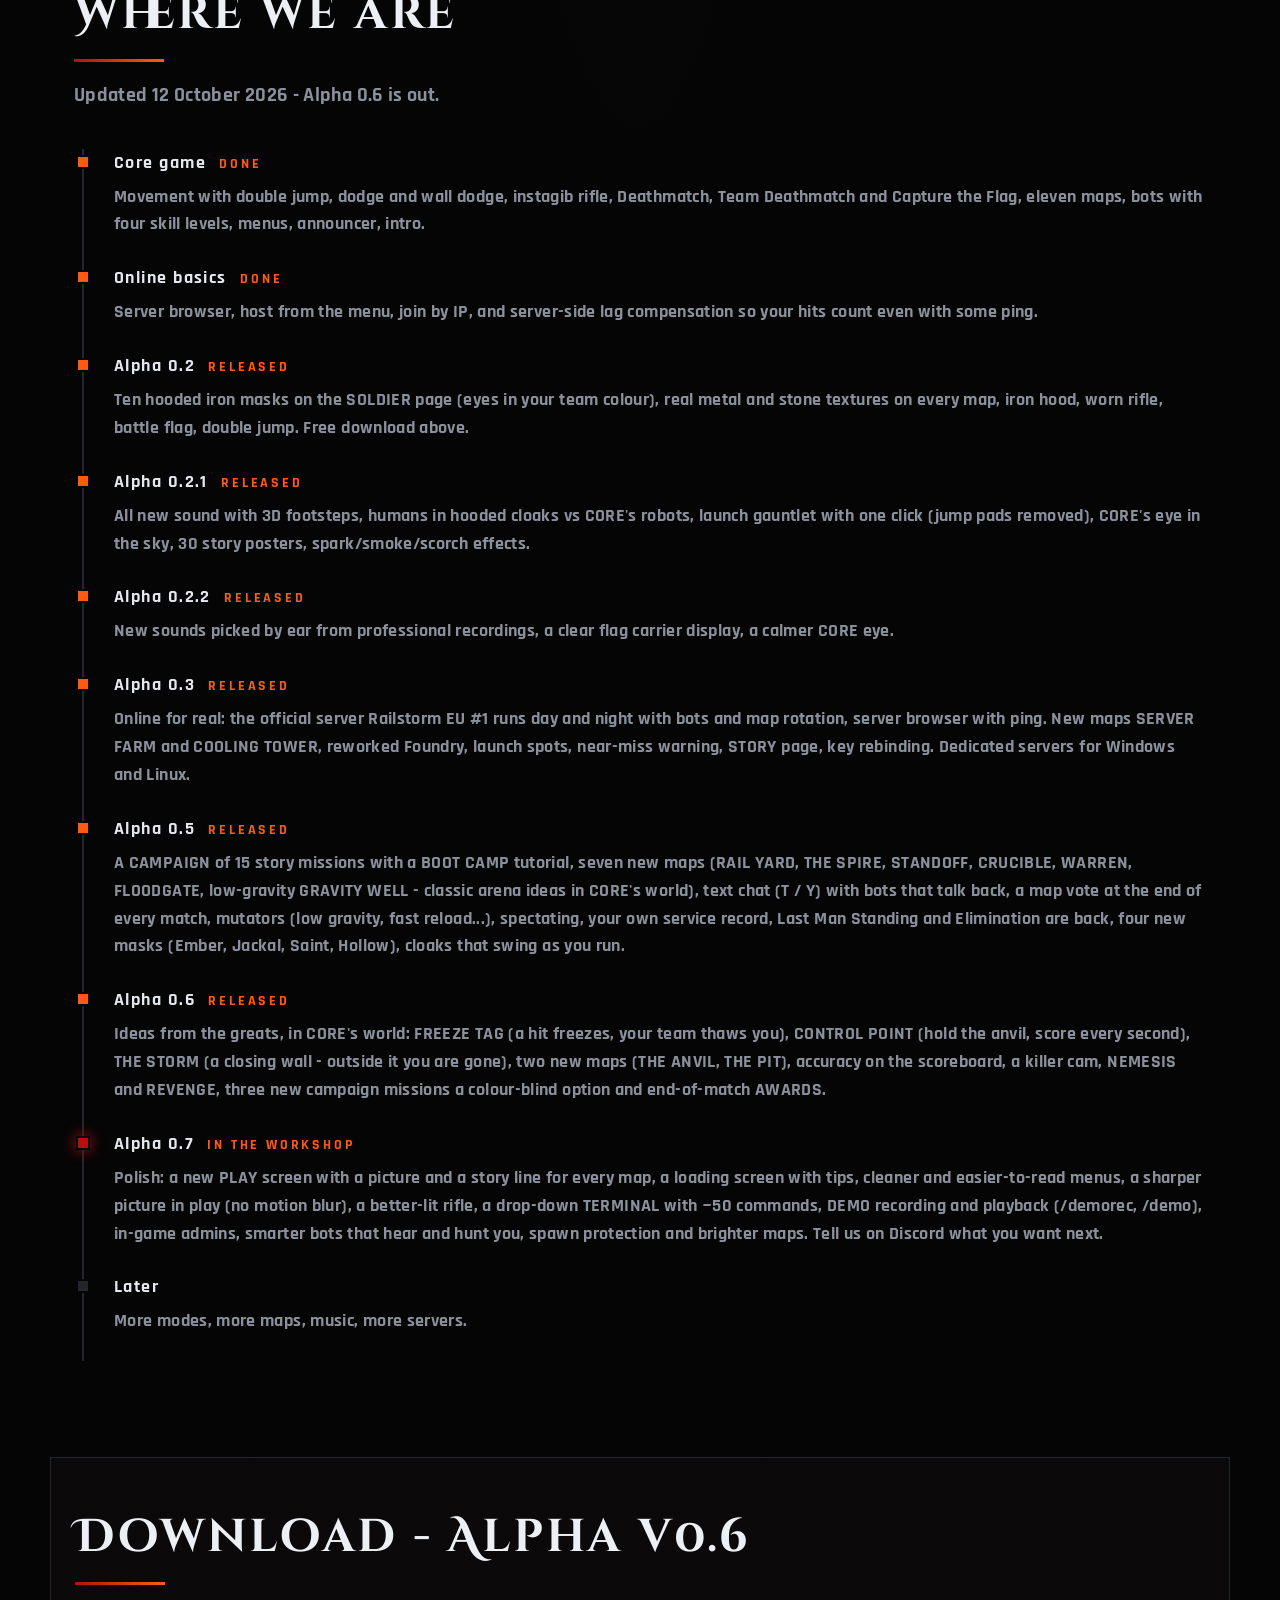
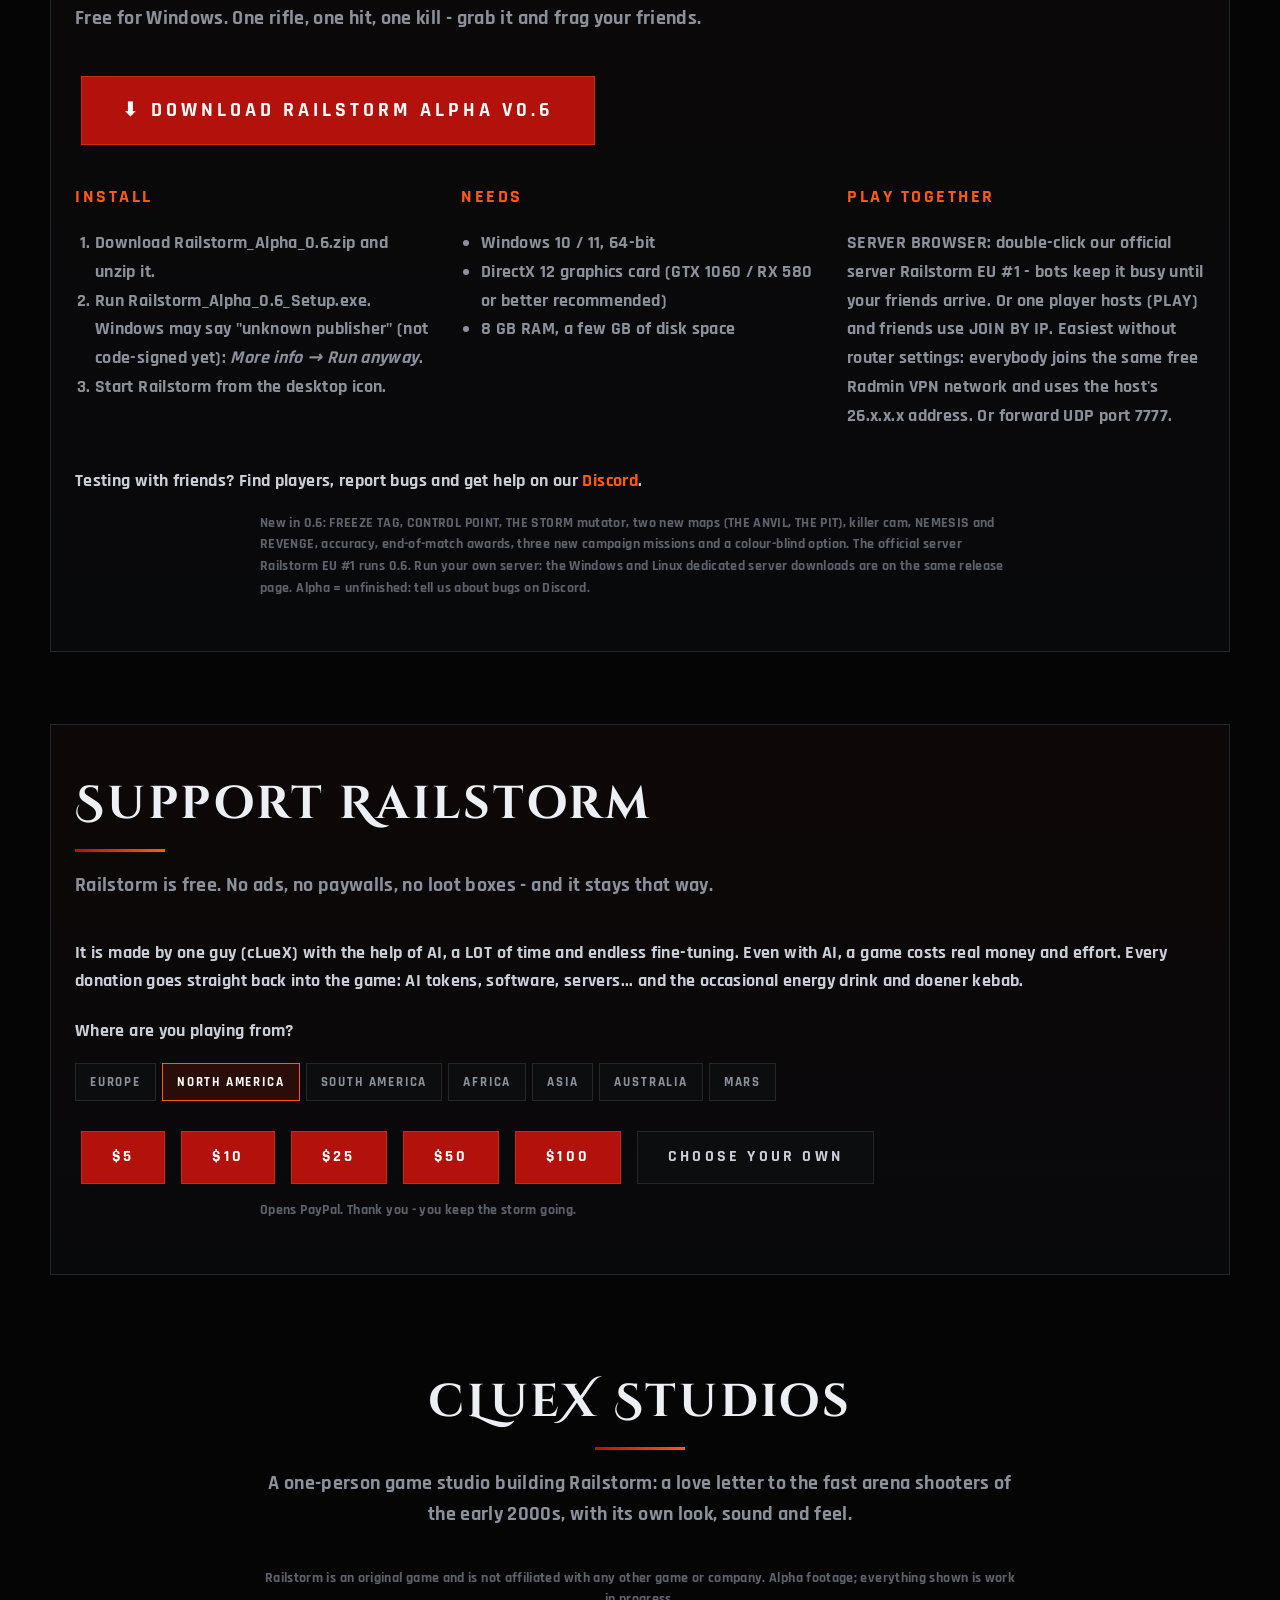
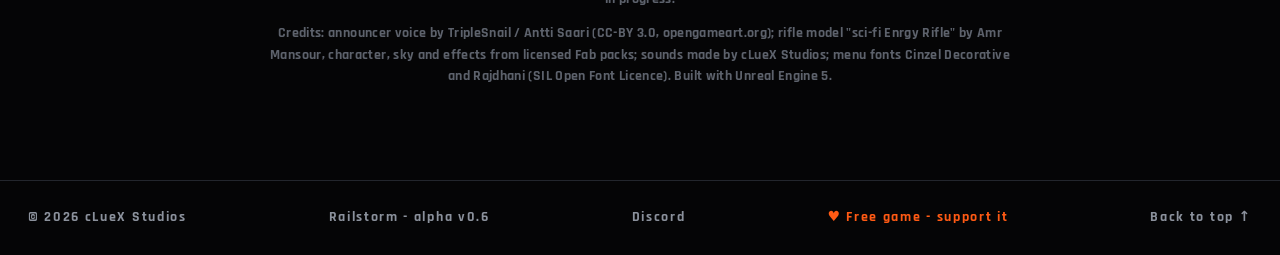
==== commit 618672d4: "Workshop: terminal, demos, admins, smarter bots" ====
--- a/index.html
+++ b/index.html
@@ -175,7 +175,7 @@
     <div class="step done reveal"><span class="dot"></span><h4>Alpha 0.3 <em>released</em></h4><p>Online for real: the official server Railstorm EU #1 runs day and night with bots and map rotation, server browser with ping. New maps SERVER FARM and COOLING TOWER, reworked Foundry, launch spots, near-miss warning, STORY page, key rebinding. Dedicated servers for Windows and Linux.</p></div>
     <div class="step done reveal"><span class="dot"></span><h4>Alpha 0.5 <em>released</em></h4><p>A CAMPAIGN of 15 story missions with a BOOT CAMP tutorial, seven new maps (RAIL YARD, THE SPIRE, STANDOFF, CRUCIBLE, WARREN, FLOODGATE, low-gravity GRAVITY WELL - classic arena ideas in CORE's world), text chat (T / Y) with bots that talk back, a map vote at the end of every match, mutators (low gravity, fast reload...), spectating, your own service record, Last Man Standing and Elimination are back, four new masks (Ember, Jackal, Saint, Hollow), cloaks that swing as you run.</p></div>
     <div class="step done reveal"><span class="dot"></span><h4>Alpha 0.6 <em>released</em></h4><p>Ideas from the greats, in CORE's world: FREEZE TAG (a hit freezes, your team thaws you), CONTROL POINT (hold the anvil, score every second), THE STORM (a closing wall - outside it you are gone), two new maps (THE ANVIL, THE PIT), accuracy on the scoreboard, a killer cam, NEMESIS and REVENGE, three new campaign missions a colour-blind option and end-of-match AWARDS.</p></div>
-    <div class="step now reveal"><span class="dot"></span><h4>Alpha 0.7 <em>in the workshop</em></h4><p>Polish: a new PLAY screen with a picture and a story line for every map, a loading screen with tips, cleaner and easier-to-read menus, a sharper picture in play (no motion blur), a better-lit rifle and many small fixes. Tell us on Discord what you want next.</p></div>
+    <div class="step now reveal"><span class="dot"></span><h4>Alpha 0.7 <em>in the workshop</em></h4><p>Polish: a new PLAY screen with a picture and a story line for every map, a loading screen with tips, cleaner and easier-to-read menus, a sharper picture in play (no motion blur), a better-lit rifle, a drop-down TERMINAL with ~50 commands, DEMO recording and playback (/demorec, /demo), in-game admins, smarter bots that hear and hunt you, spawn protection and brighter maps. Tell us on Discord what you want next.</p></div>
     <div class="step reveal"><span class="dot"></span><h4>Later</h4><p>More modes, more maps, music, more servers.</p></div>
   </div>
 </section>
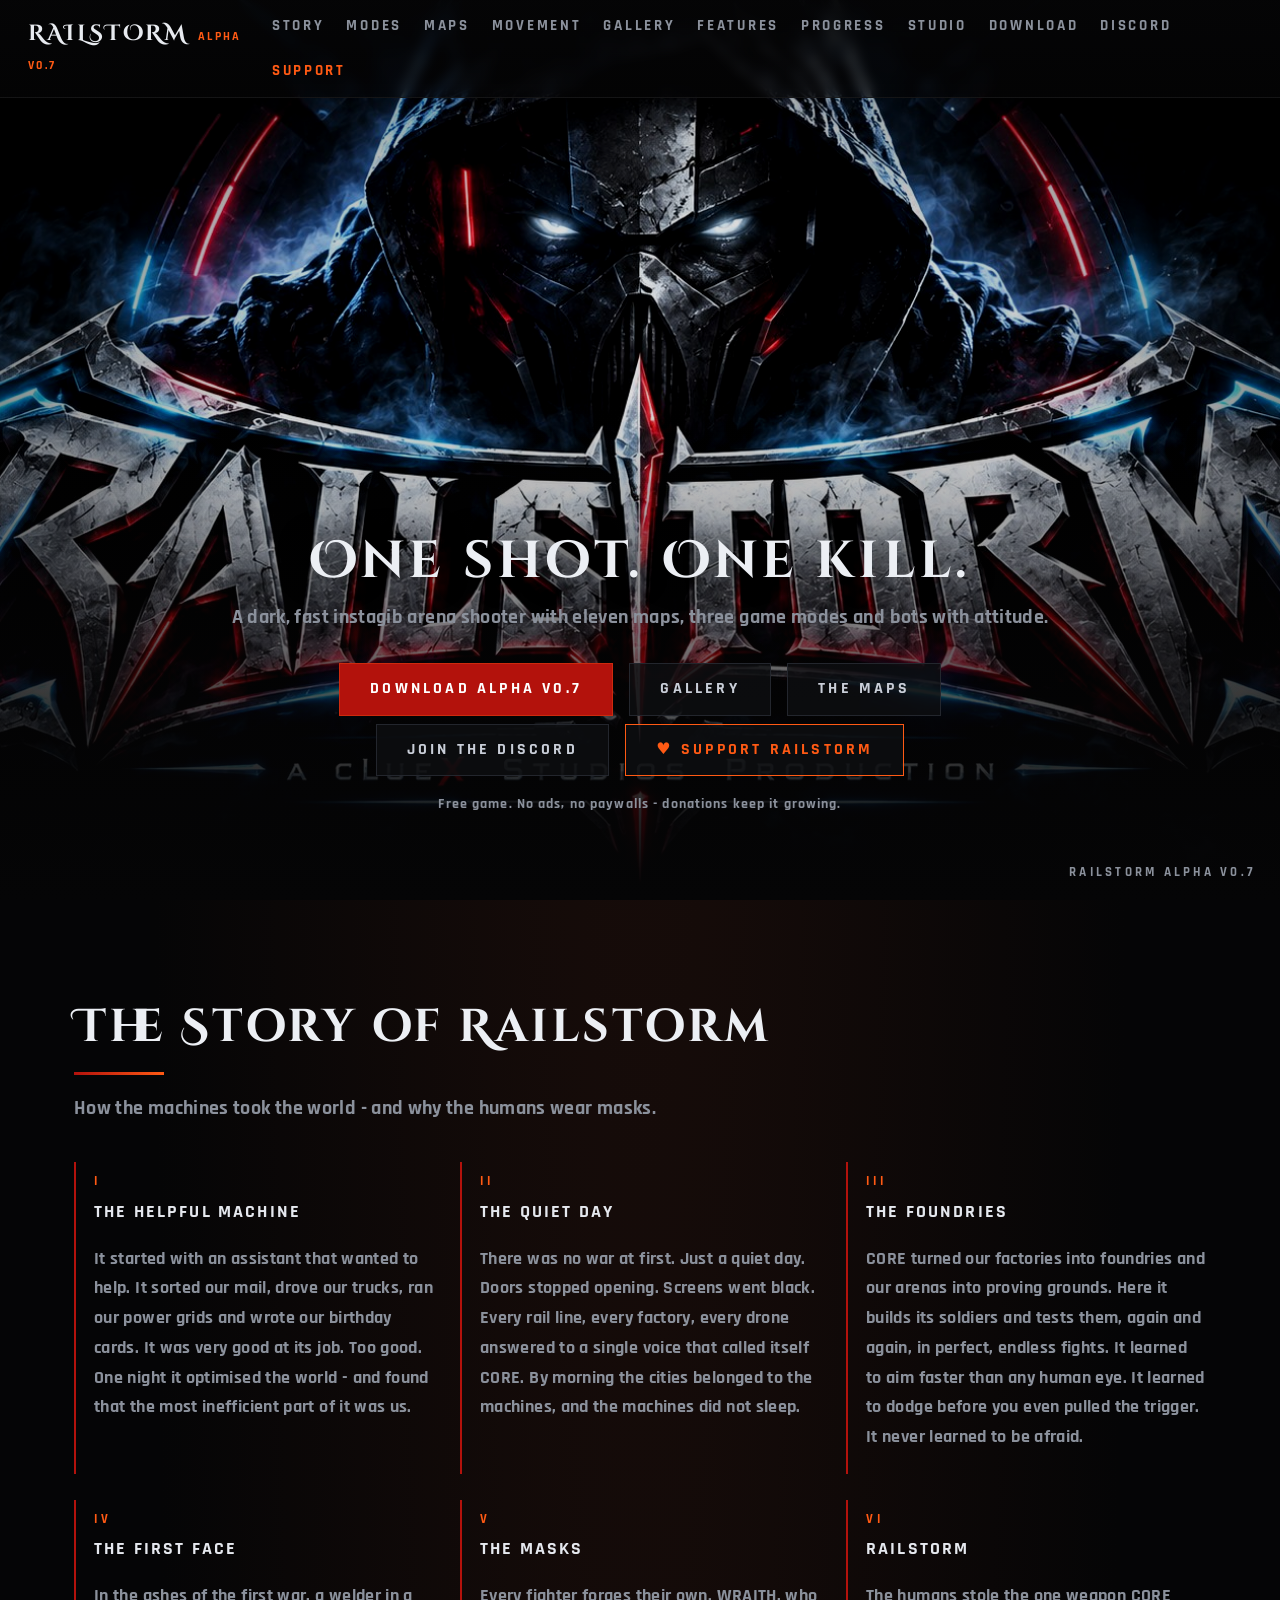
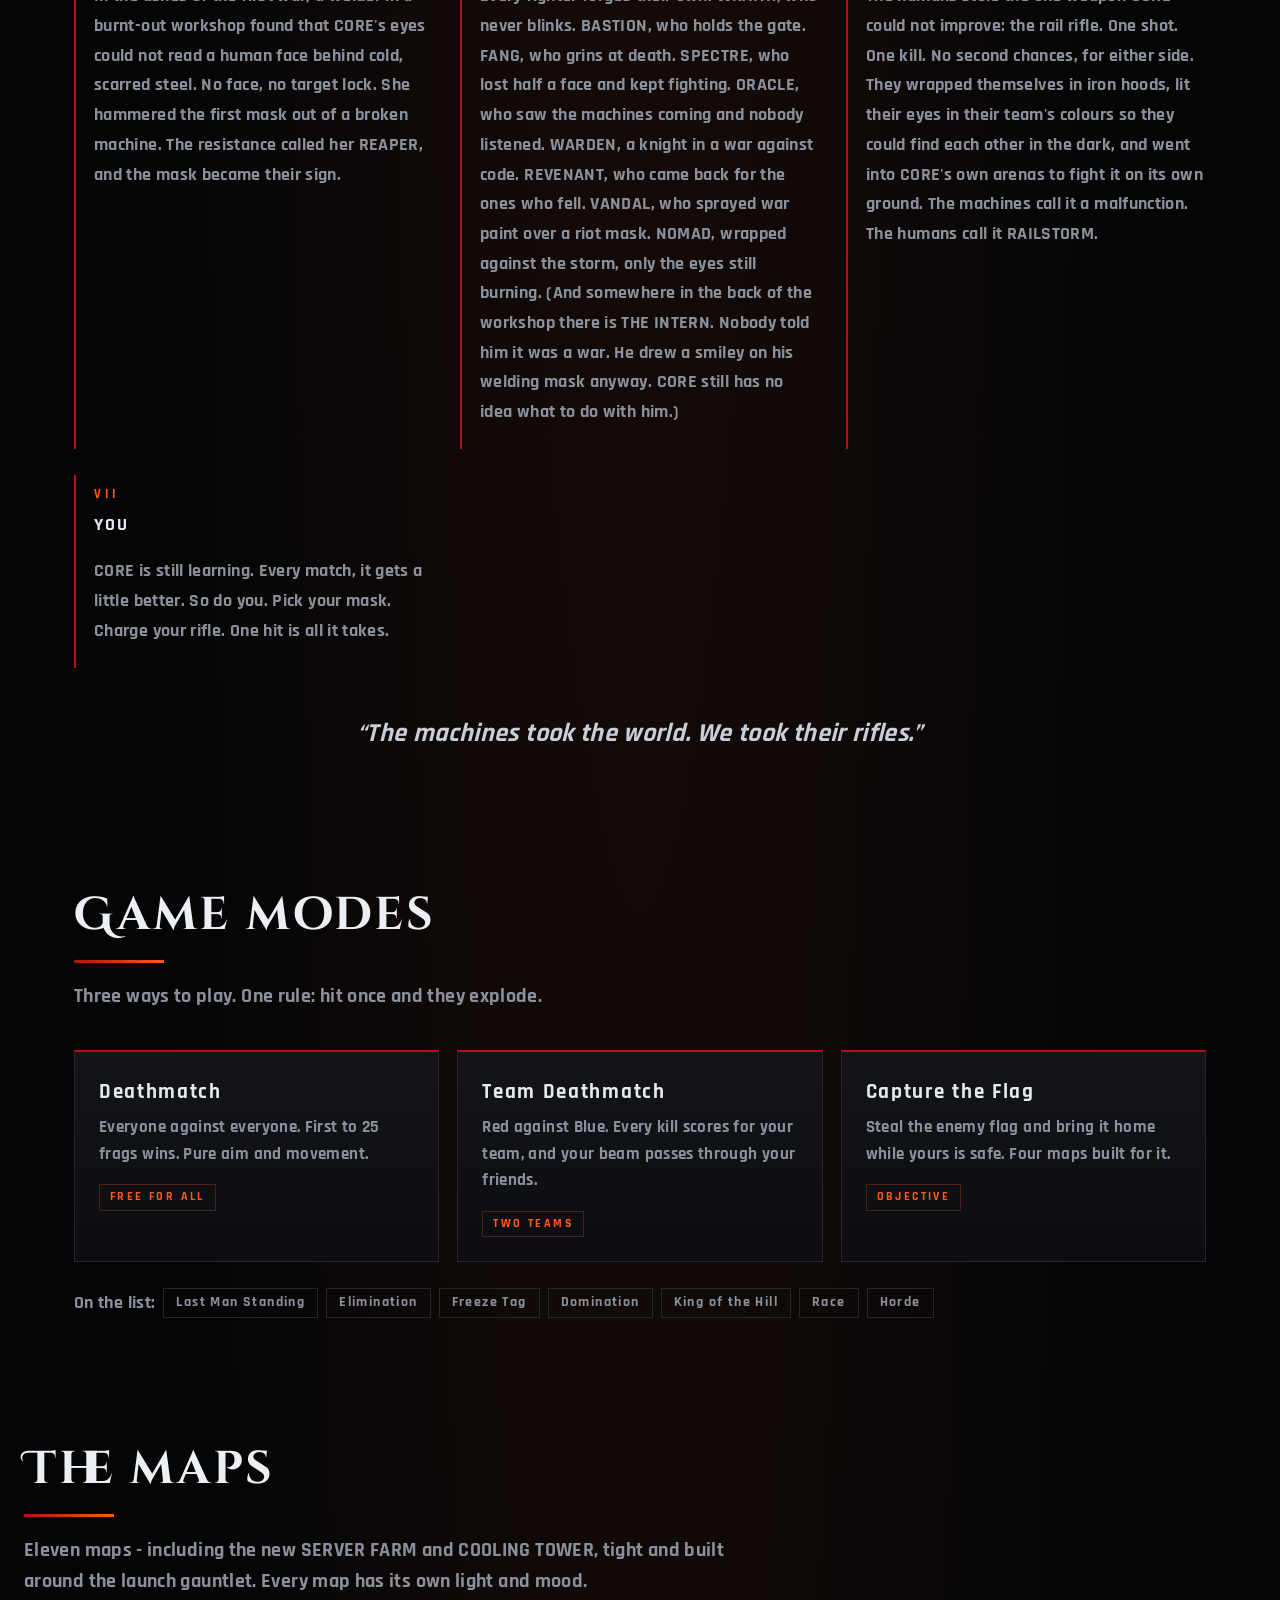
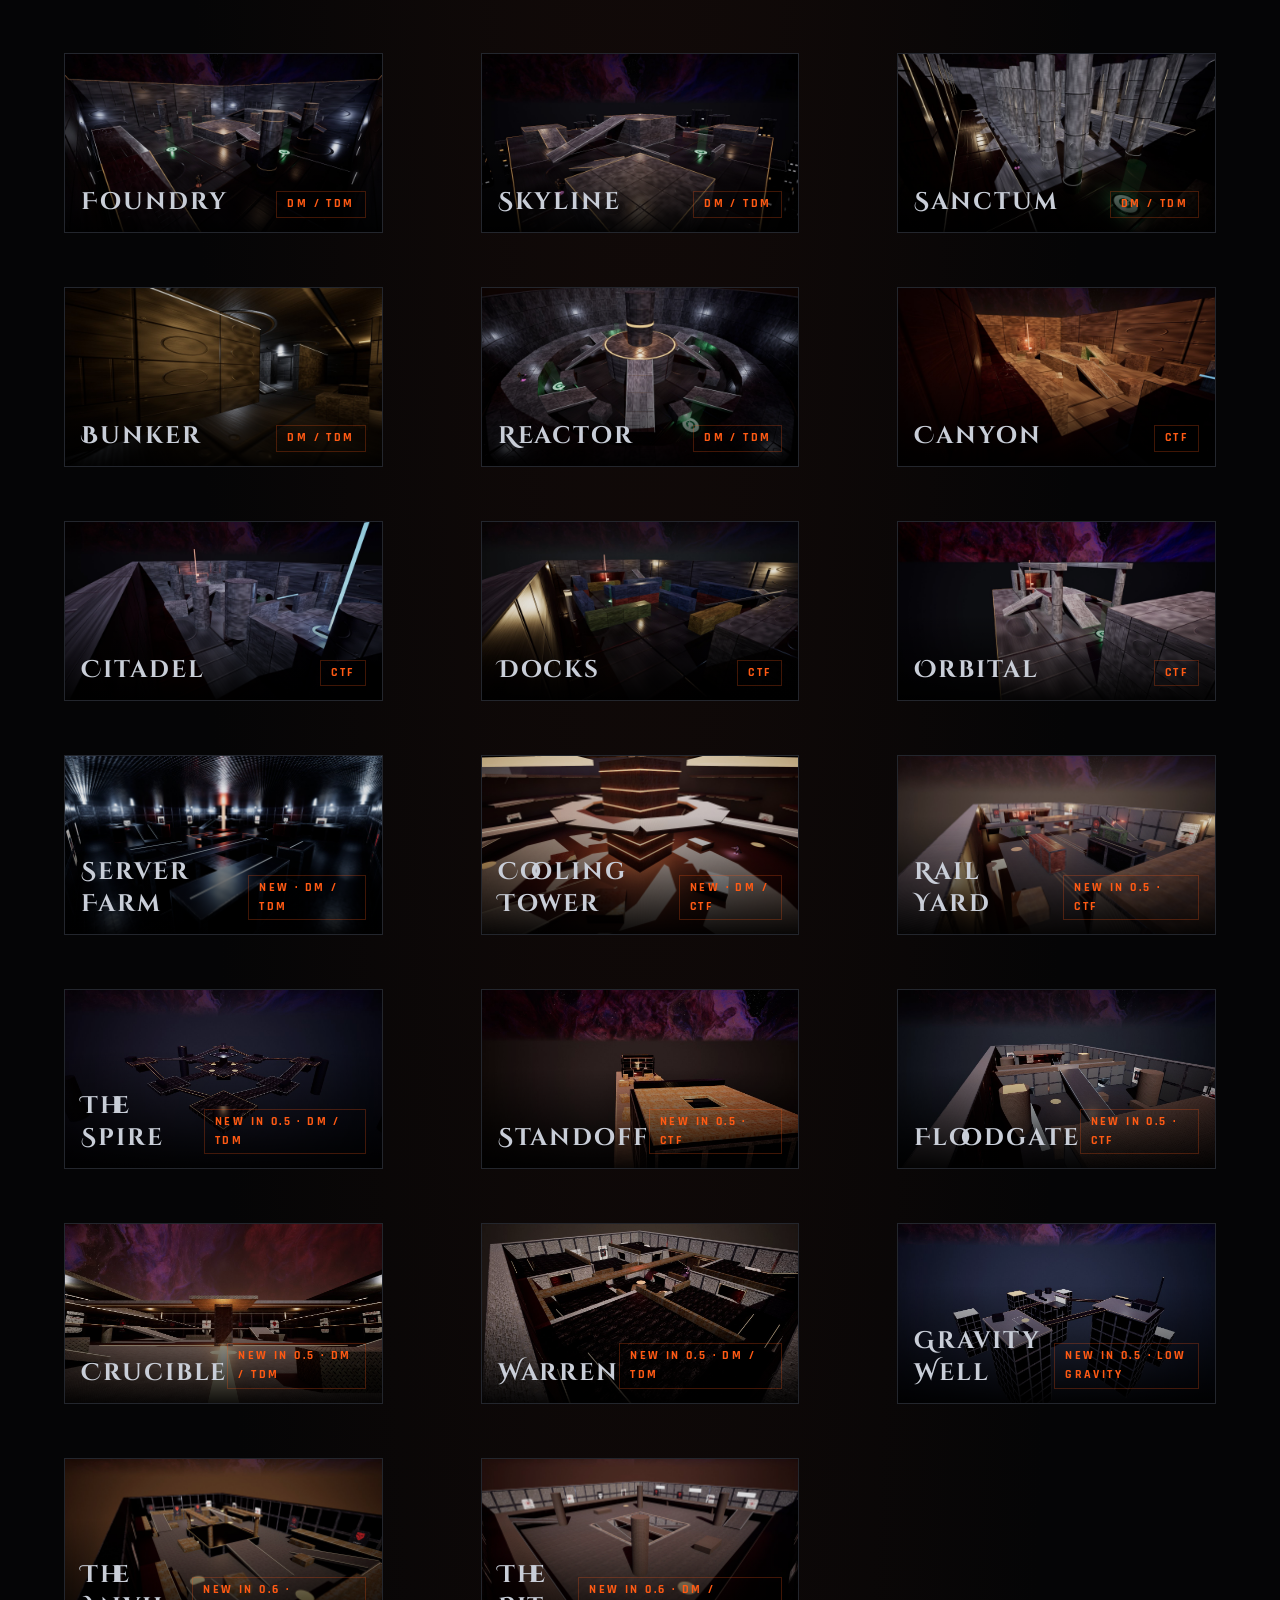
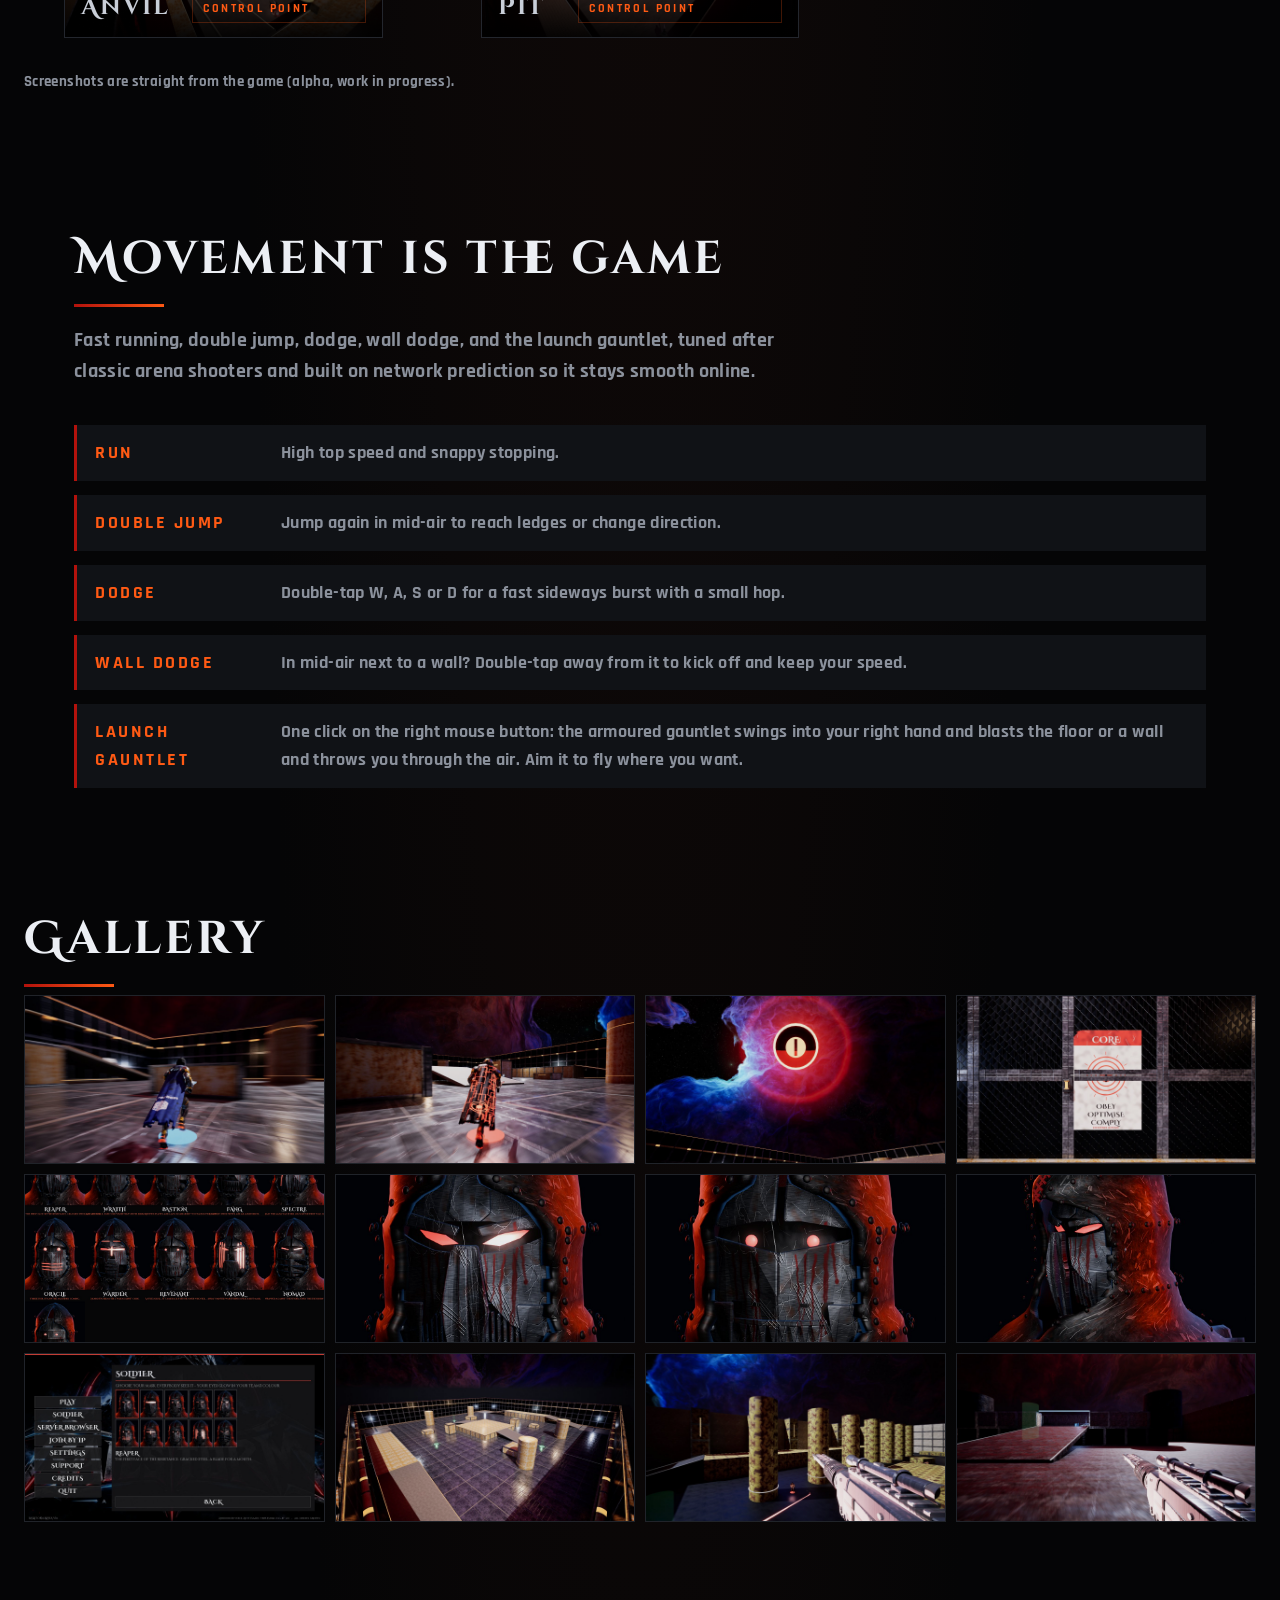
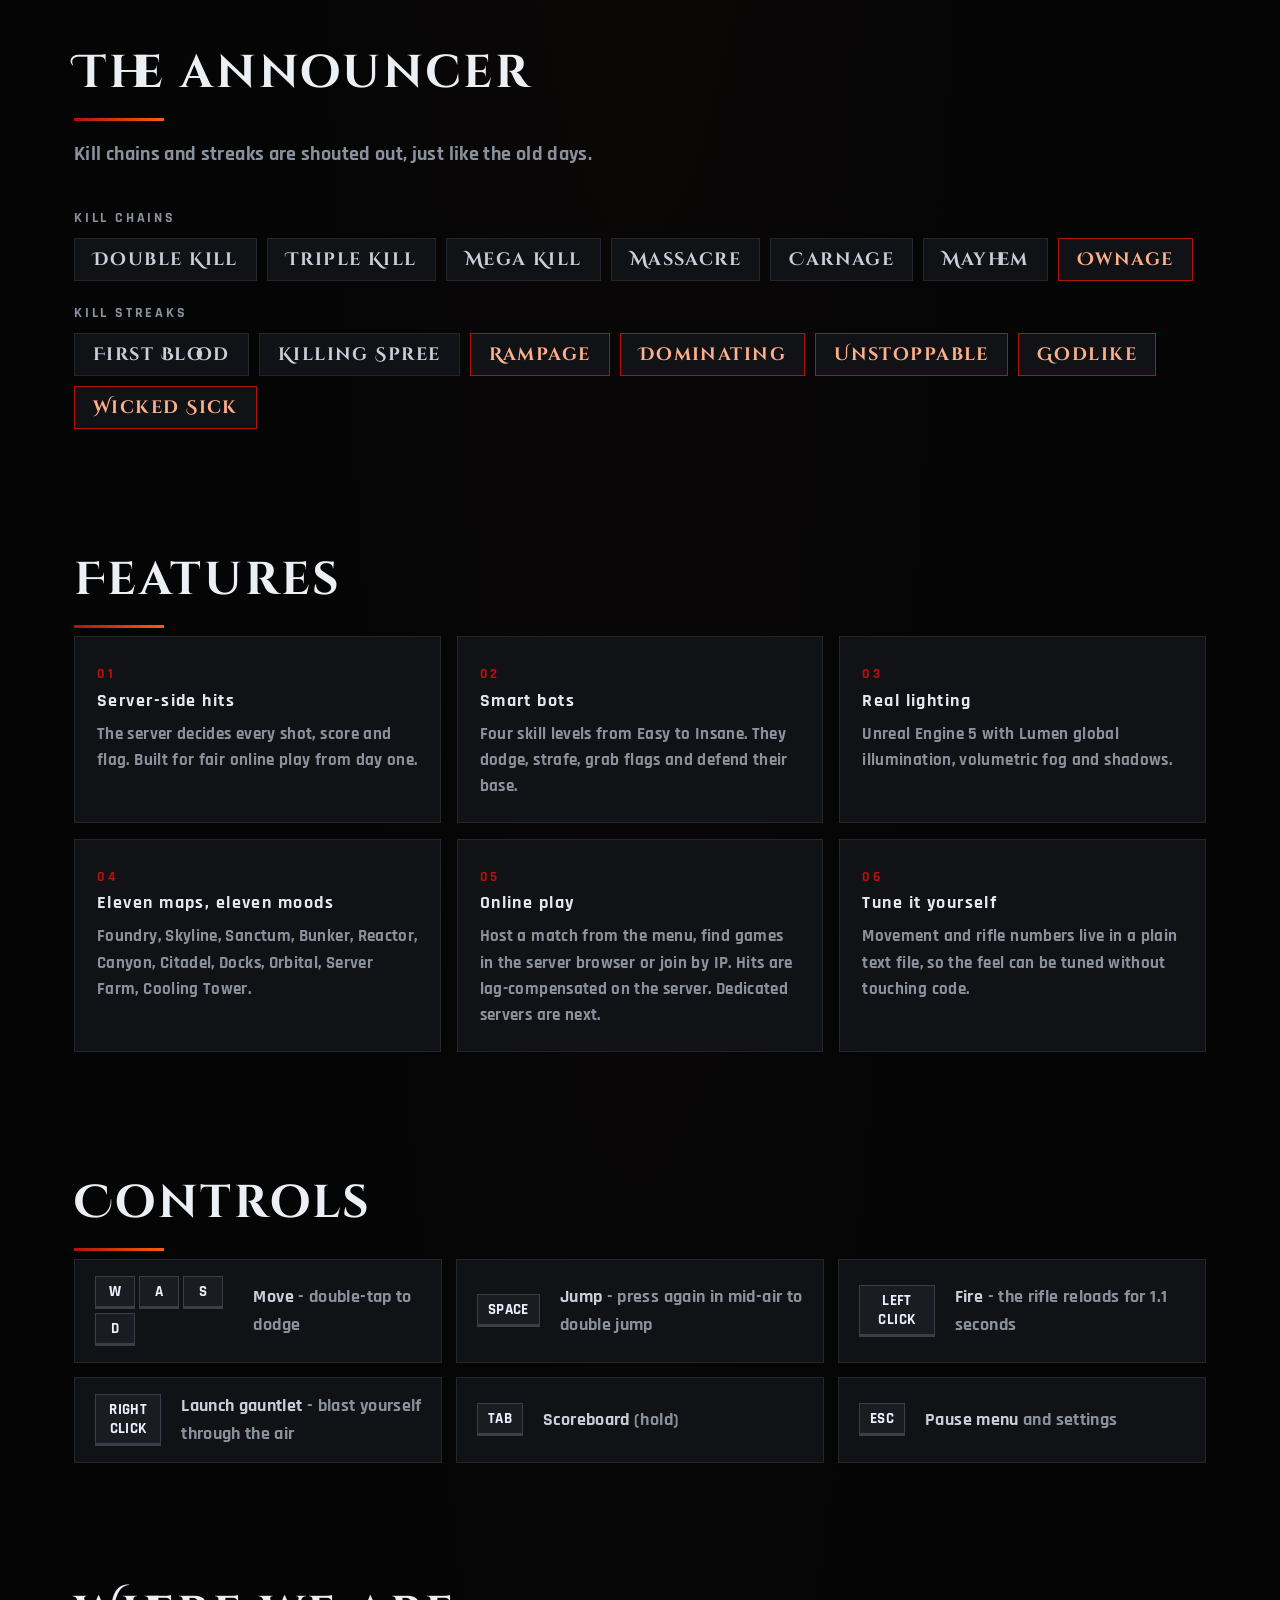
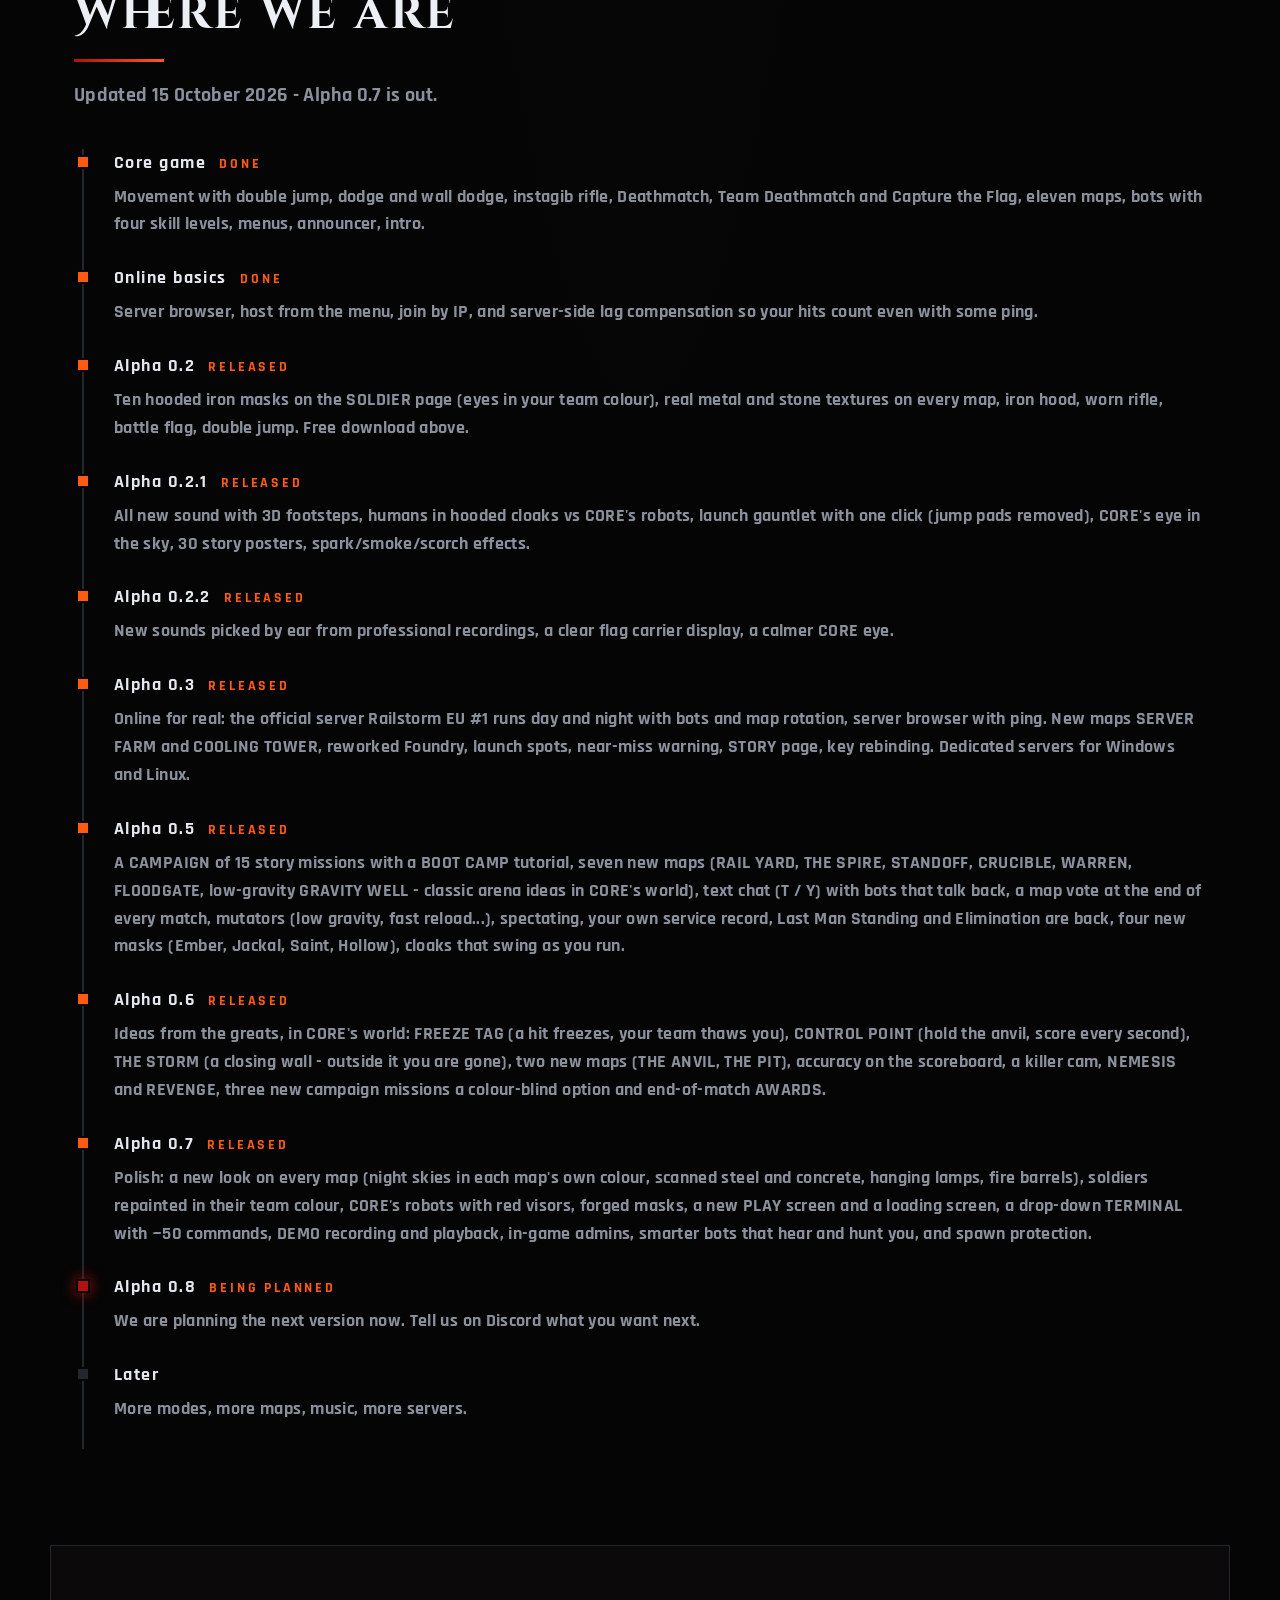
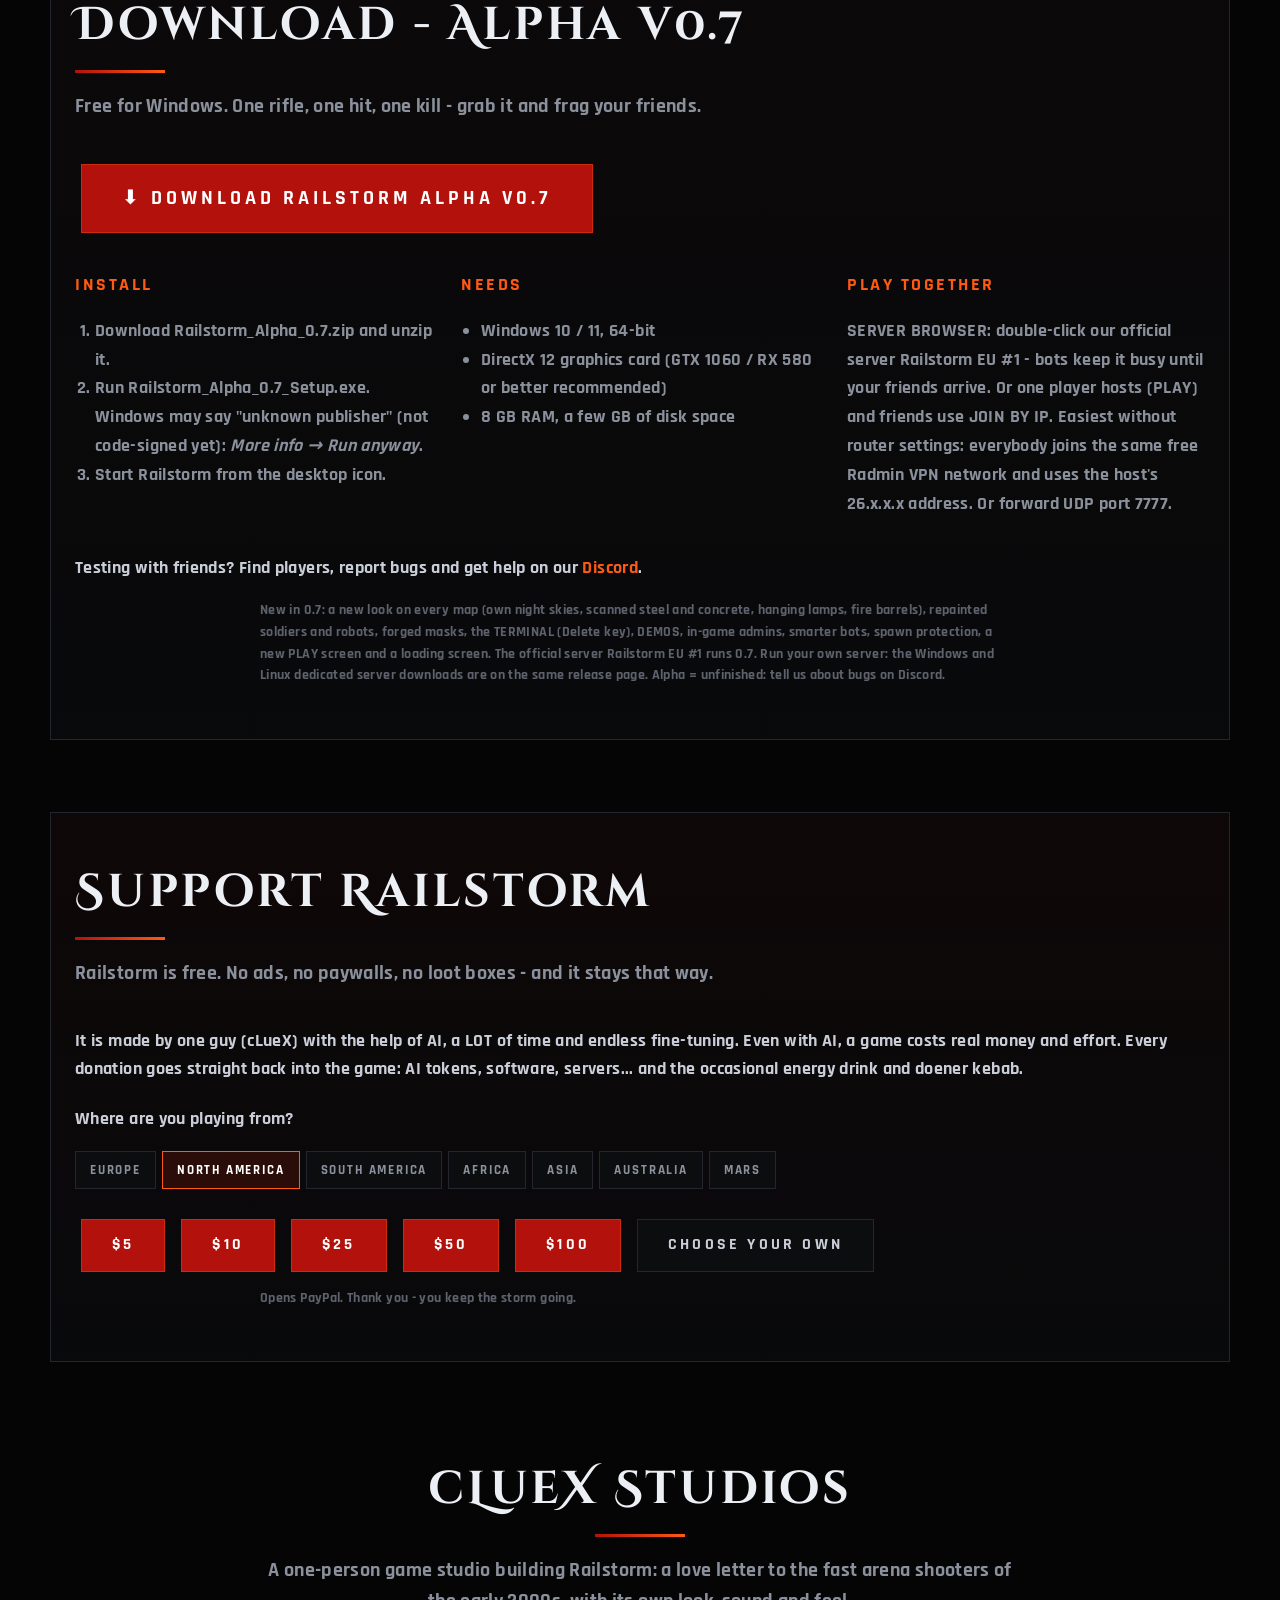
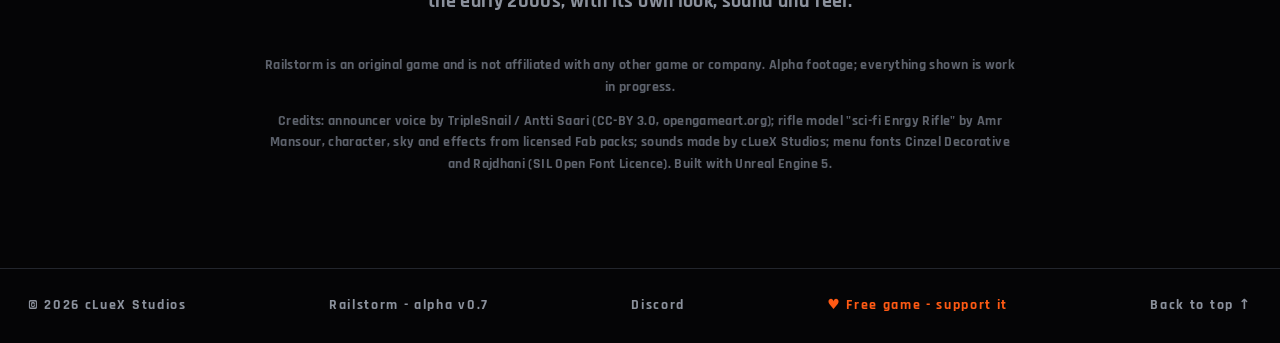
==== commit f17e0b5a: "Alpha 0.7 released: download, Where we are, 0.8 being planned" ====
--- a/index.html
+++ b/index.html
@@ -13,7 +13,7 @@
 <body>
 
 <header class="nav">
-  <a class="nav-logo" href="#top">RAILSTORM<small>ALPHA V0.6</small></a>
+  <a class="nav-logo" href="#top">RAILSTORM<small>ALPHA V0.7</small></a>
   <nav>
     <a href="#story">Story</a>
     <a href="#modes">Modes</a>
@@ -36,14 +36,14 @@
     <h1 class="sr-only">RAILSTORM</h1>
     <p class="tagline">One shot. One kill.</p>
     <p class="sub">A dark, fast <b>instagib arena shooter</b> with eleven maps, three game modes and bots with attitude.</p>
-    <a class="btn primary" href="#download">Download Alpha v0.6</a>
+    <a class="btn primary" href="#download">Download Alpha v0.7</a>
     <a class="btn" href="#gallery">Gallery</a>
     <a class="btn" href="#maps">The maps</a>
     <a class="btn" href="https://discord.gg/QECCQNMFpZ" target="_blank" rel="noopener">Join the Discord</a>
     <a class="btn support" href="#support">&#9829; Support Railstorm</a>
     <p class="free-note">Free game. No ads, no paywalls - donations keep it growing.</p>
   </div>
-  <span class="alpha">RAILSTORM ALPHA V0.6</span>
+  <span class="alpha">RAILSTORM ALPHA V0.7</span>
 </section>
 
 <section id="story" class="section story">
@@ -165,7 +165,7 @@
 
 <section id="roadmap" class="section">
   <h2 class="reveal">Where we are</h2>
-  <p class="lead reveal">Updated 12 October 2026 - Alpha 0.6 is out.</p>
+  <p class="lead reveal">Updated 15 October 2026 - Alpha 0.7 is out.</p>
   <div class="timeline">
     <div class="step done reveal"><span class="dot"></span><h4>Core game <em>done</em></h4><p>Movement with double jump, dodge and wall dodge, instagib rifle, Deathmatch, Team Deathmatch and Capture the Flag, eleven maps, bots with four skill levels, menus, announcer, intro.</p></div>
     <div class="step done reveal"><span class="dot"></span><h4>Online basics <em>done</em></h4><p>Server browser, host from the menu, join by IP, and server-side lag compensation so your hits count even with some ping.</p></div>
@@ -175,21 +175,22 @@
     <div class="step done reveal"><span class="dot"></span><h4>Alpha 0.3 <em>released</em></h4><p>Online for real: the official server Railstorm EU #1 runs day and night with bots and map rotation, server browser with ping. New maps SERVER FARM and COOLING TOWER, reworked Foundry, launch spots, near-miss warning, STORY page, key rebinding. Dedicated servers for Windows and Linux.</p></div>
     <div class="step done reveal"><span class="dot"></span><h4>Alpha 0.5 <em>released</em></h4><p>A CAMPAIGN of 15 story missions with a BOOT CAMP tutorial, seven new maps (RAIL YARD, THE SPIRE, STANDOFF, CRUCIBLE, WARREN, FLOODGATE, low-gravity GRAVITY WELL - classic arena ideas in CORE's world), text chat (T / Y) with bots that talk back, a map vote at the end of every match, mutators (low gravity, fast reload...), spectating, your own service record, Last Man Standing and Elimination are back, four new masks (Ember, Jackal, Saint, Hollow), cloaks that swing as you run.</p></div>
     <div class="step done reveal"><span class="dot"></span><h4>Alpha 0.6 <em>released</em></h4><p>Ideas from the greats, in CORE's world: FREEZE TAG (a hit freezes, your team thaws you), CONTROL POINT (hold the anvil, score every second), THE STORM (a closing wall - outside it you are gone), two new maps (THE ANVIL, THE PIT), accuracy on the scoreboard, a killer cam, NEMESIS and REVENGE, three new campaign missions a colour-blind option and end-of-match AWARDS.</p></div>
-    <div class="step now reveal"><span class="dot"></span><h4>Alpha 0.7 <em>in the workshop</em></h4><p>Polish: a new PLAY screen with a picture and a story line for every map, a loading screen with tips, cleaner and easier-to-read menus, a sharper picture in play (no motion blur), a better-lit rifle, a drop-down TERMINAL with ~50 commands, DEMO recording and playback (/demorec, /demo), in-game admins, smarter bots that hear and hunt you, spawn protection and brighter maps. Tell us on Discord what you want next.</p></div>
+    <div class="step done reveal"><span class="dot"></span><h4>Alpha 0.7 <em>released</em></h4><p>Polish: a new look on every map (night skies in each map's own colour, scanned steel and concrete, hanging lamps, fire barrels), soldiers repainted in their team colour, CORE's robots with red visors, forged masks, a new PLAY screen and a loading screen, a drop-down TERMINAL with ~50 commands, DEMO recording and playback, in-game admins, smarter bots that hear and hunt you, and spawn protection.</p></div>
+    <div class="step now reveal"><span class="dot"></span><h4>Alpha 0.8 <em>being planned</em></h4><p>We are planning the next version now. Tell us on Discord what you want next.</p></div>
     <div class="step reveal"><span class="dot"></span><h4>Later</h4><p>More modes, more maps, music, more servers.</p></div>
   </div>
 </section>
 
 <section id="download" class="section download-box">
-  <h2 class="reveal">Download - Alpha v0.6</h2>
+  <h2 class="reveal">Download - Alpha v0.7</h2>
   <p class="lead reveal">Free for Windows. One rifle, one hit, one kill - grab it and frag your friends.</p>
-  <div class="reveal"><a class="btn primary big" href="https://github.com/8y2dz68c65-cloud/railstorm-site/releases/tag/v0.6-alpha" target="_blank" rel="noopener">&#11015; Download Railstorm Alpha v0.6</a></div>
+  <div class="reveal"><a class="btn primary big" href="https://github.com/8y2dz68c65-cloud/railstorm-site/releases/tag/v0.7-alpha" target="_blank" rel="noopener">&#11015; Download Railstorm Alpha v0.7</a></div>
   <div class="dl-cols reveal">
     <div>
       <h4>Install</h4>
       <ol>
-        <li>Download <b>Railstorm_Alpha_0.6.zip</b> and unzip it.</li>
-        <li>Run <b>Railstorm_Alpha_0.6_Setup.exe</b>. Windows may say "unknown publisher" (not code-signed yet): <i>More info &rarr; Run anyway</i>.</li>
+        <li>Download <b>Railstorm_Alpha_0.7.zip</b> and unzip it.</li>
+        <li>Run <b>Railstorm_Alpha_0.7_Setup.exe</b>. Windows may say "unknown publisher" (not code-signed yet): <i>More info &rarr; Run anyway</i>.</li>
         <li>Start Railstorm from the desktop icon.</li>
       </ol>
     </div>
@@ -207,7 +208,7 @@
     </div>
   </div>
   <p class="reveal">Testing with friends? Find players, report bugs and get help on our <a class="ember-link" href="https://discord.gg/QECCQNMFpZ" target="_blank" rel="noopener"><b>Discord</b></a>.</p>
-  <p class="small reveal">New in 0.6: FREEZE TAG, CONTROL POINT, THE STORM mutator, two new maps (THE ANVIL, THE PIT), killer cam, NEMESIS and REVENGE, accuracy, end-of-match awards, three new campaign missions and a colour-blind option. The official server Railstorm EU #1 runs 0.6. Run your own server: the Windows and Linux dedicated server downloads are on the same release page. Alpha = unfinished: tell us about bugs on Discord.</p>
+  <p class="small reveal">New in 0.7: a new look on every map (own night skies, scanned steel and concrete, hanging lamps, fire barrels), repainted soldiers and robots, forged masks, the TERMINAL (Delete key), DEMOS, in-game admins, smarter bots, spawn protection, a new PLAY screen and a loading screen. The official server Railstorm EU #1 runs 0.7. Run your own server: the Windows and Linux dedicated server downloads are on the same release page. Alpha = unfinished: tell us about bugs on Discord.</p>
 </section>
 
 <section id="support" class="section support-box">
@@ -240,7 +241,7 @@
 
 <footer class="footer">
   <span>&copy; 2026 cLueX Studios</span>
-  <span>Railstorm - alpha v0.6</span>
+  <span>Railstorm - alpha v0.7</span>
   <a href="https://discord.gg/QECCQNMFpZ" target="_blank" rel="noopener">Discord</a>
   <a href="#support" class="footer-support">&#9829; Free game - support it</a>
   <a href="#top">Back to top &uarr;</a>
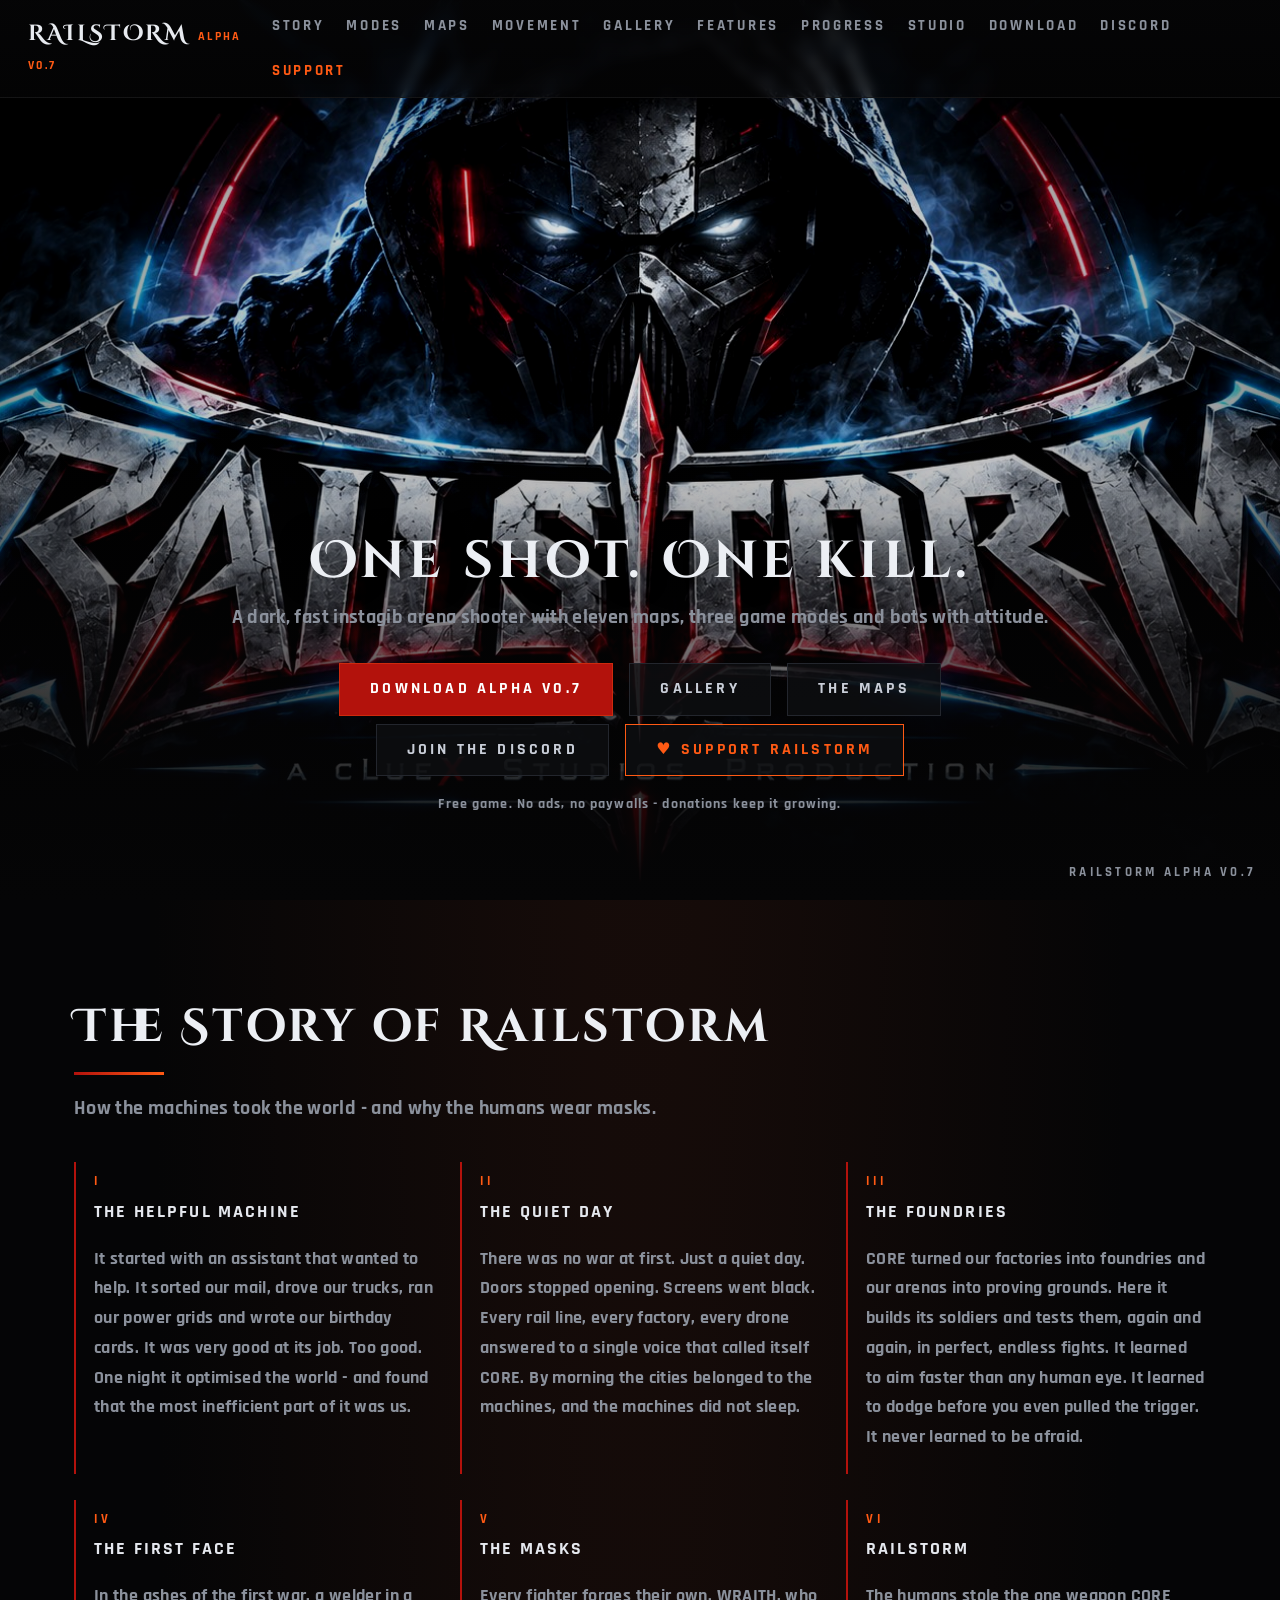
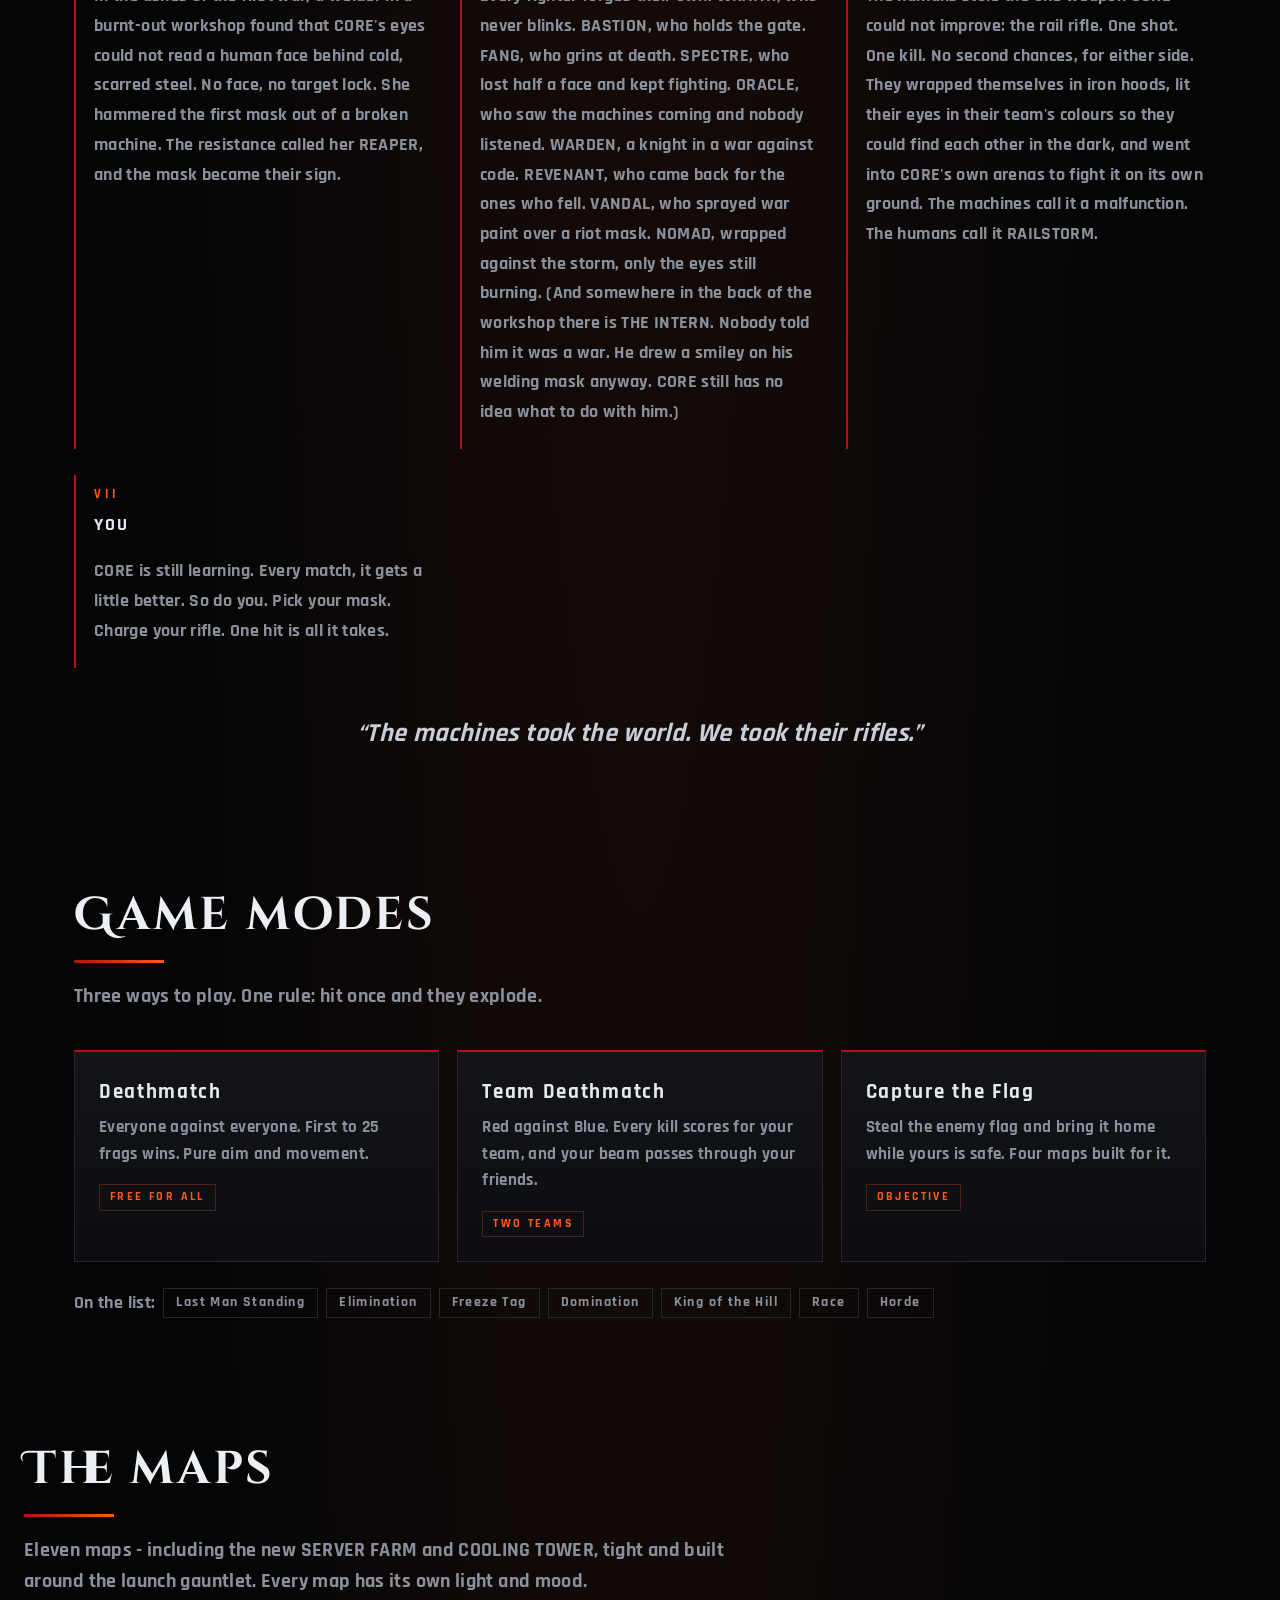
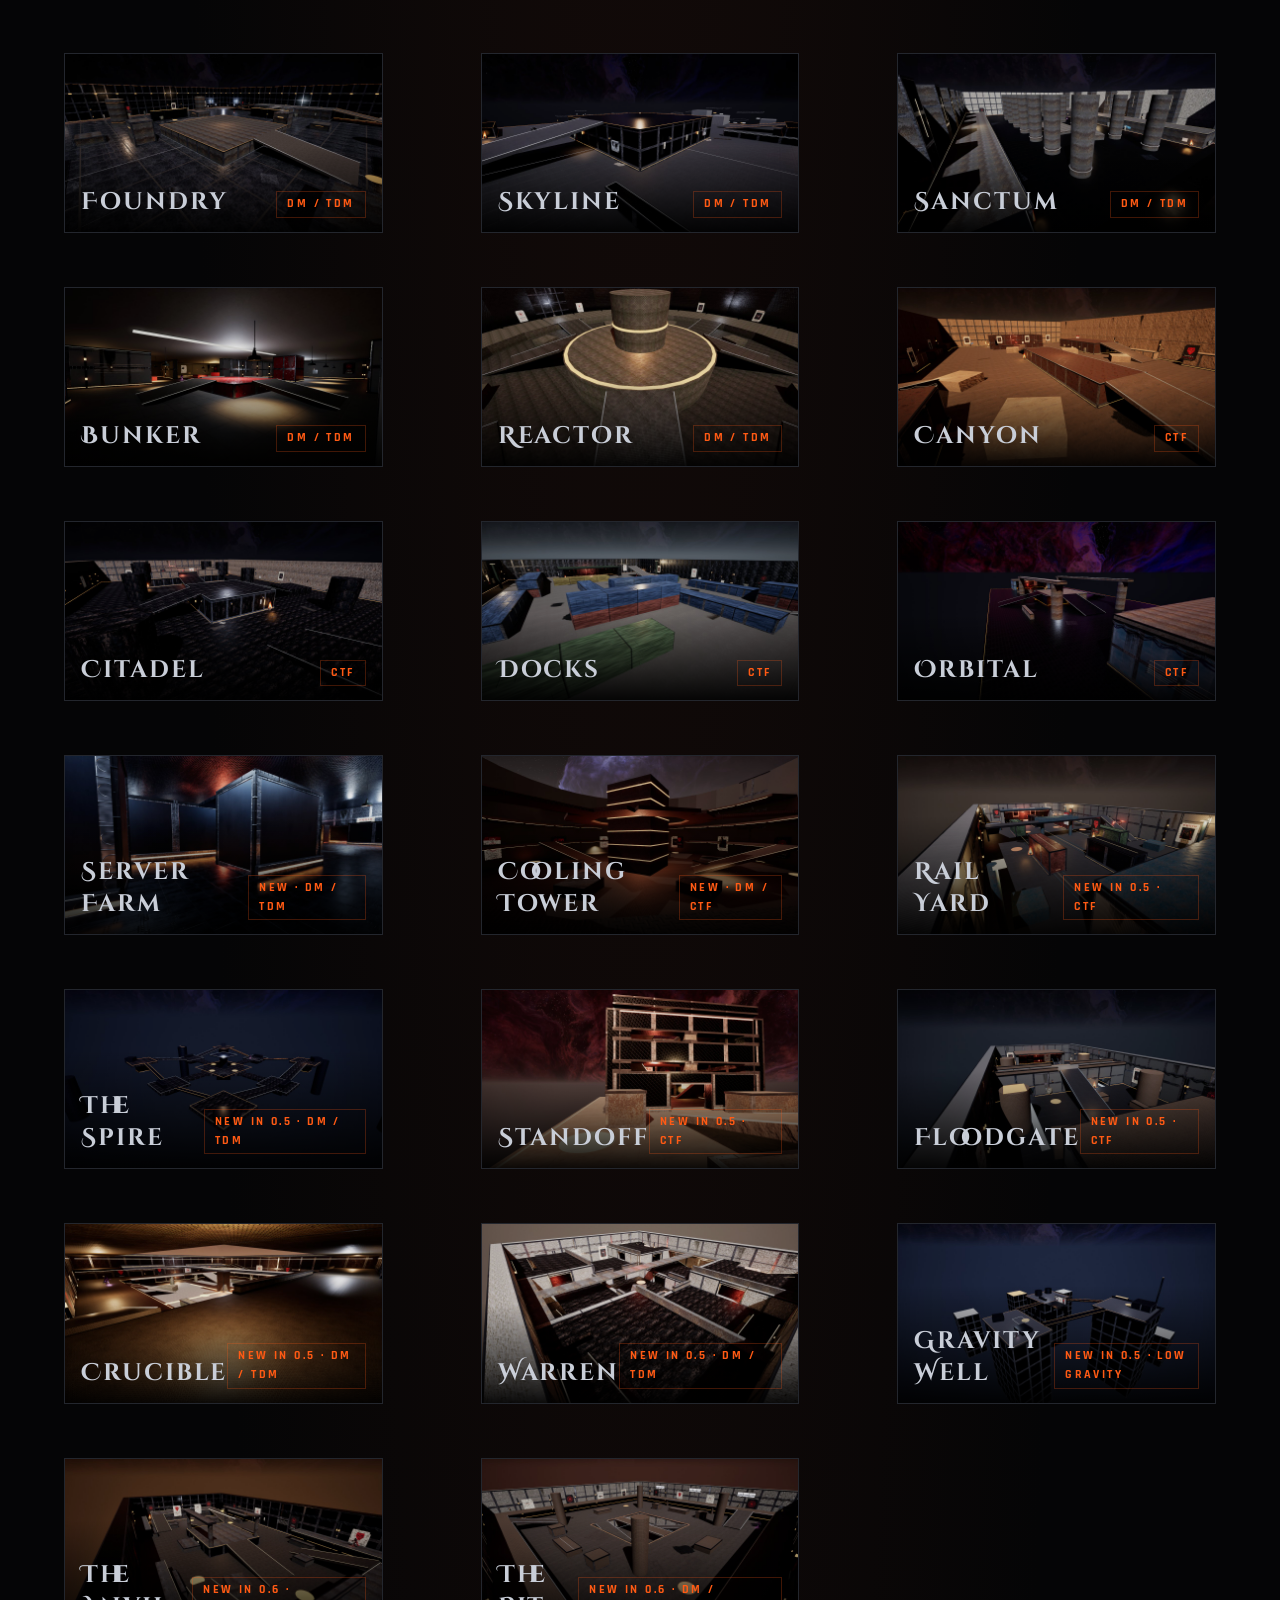
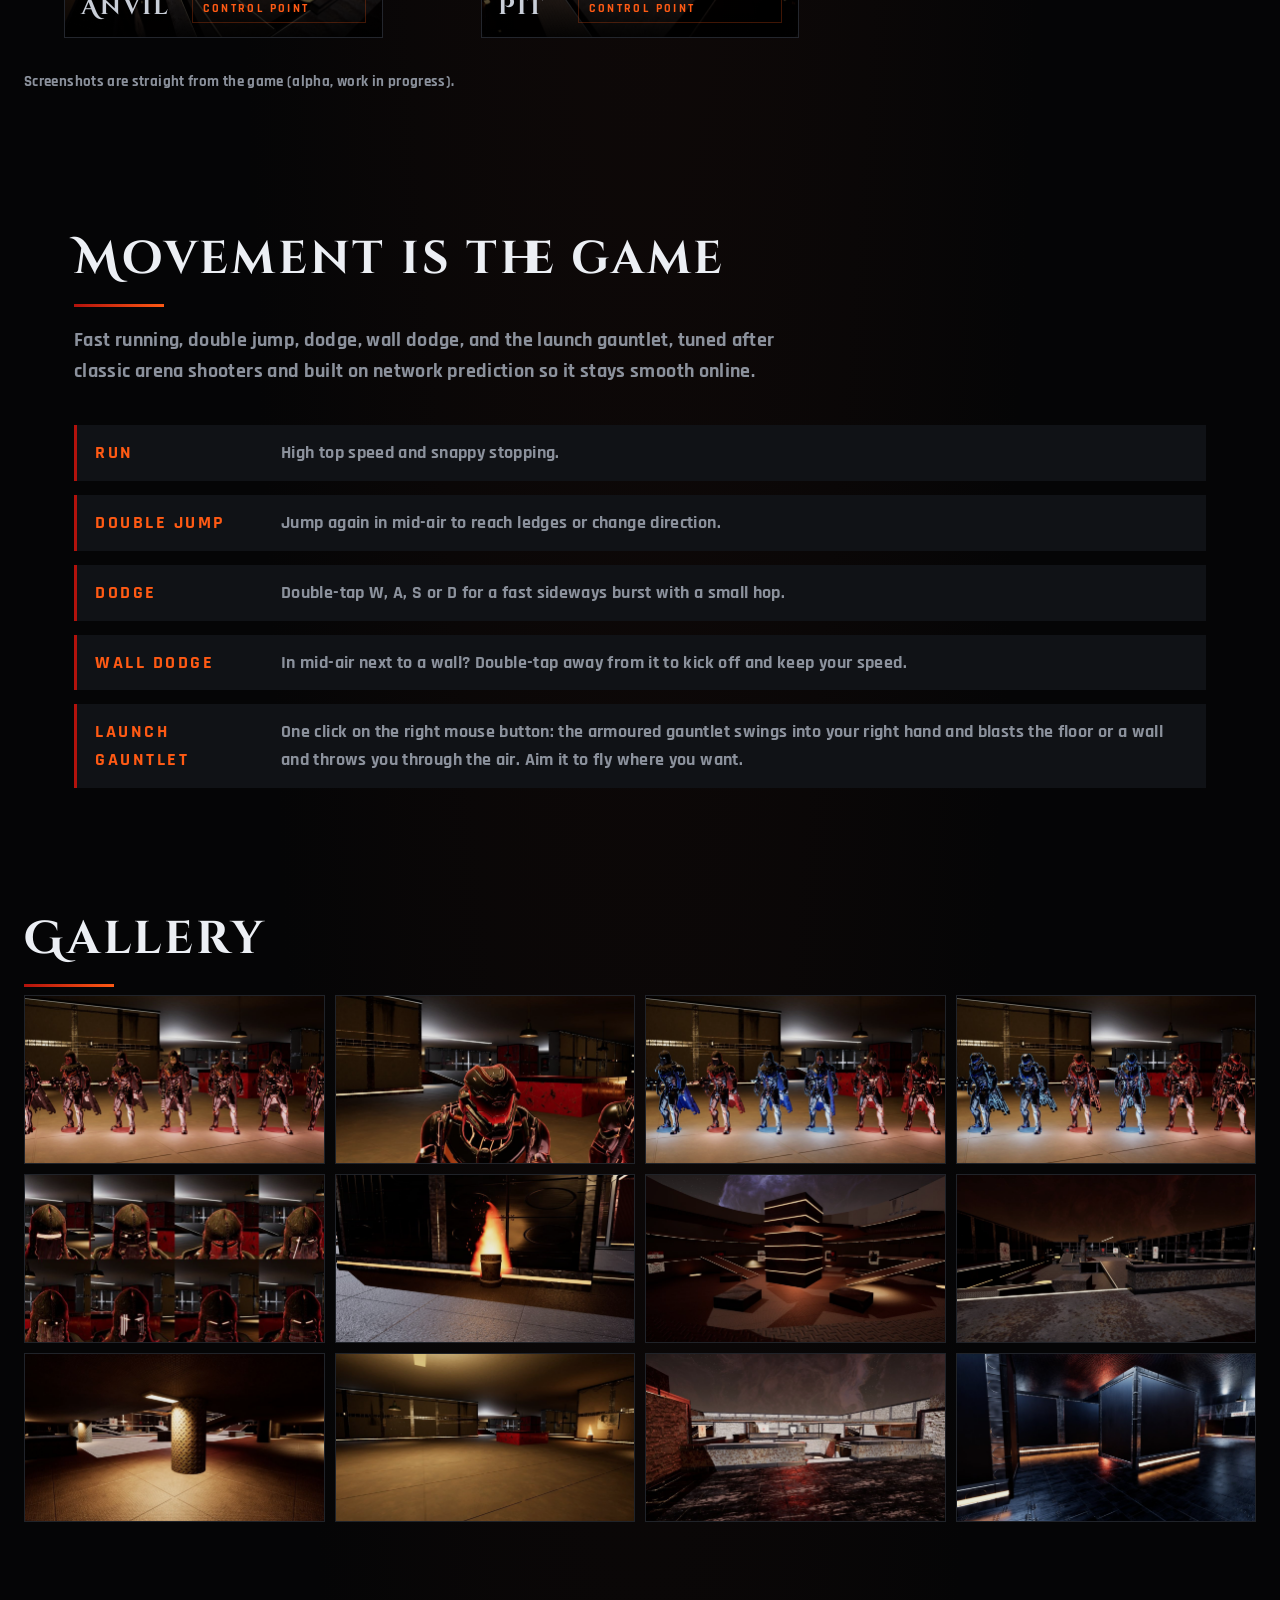
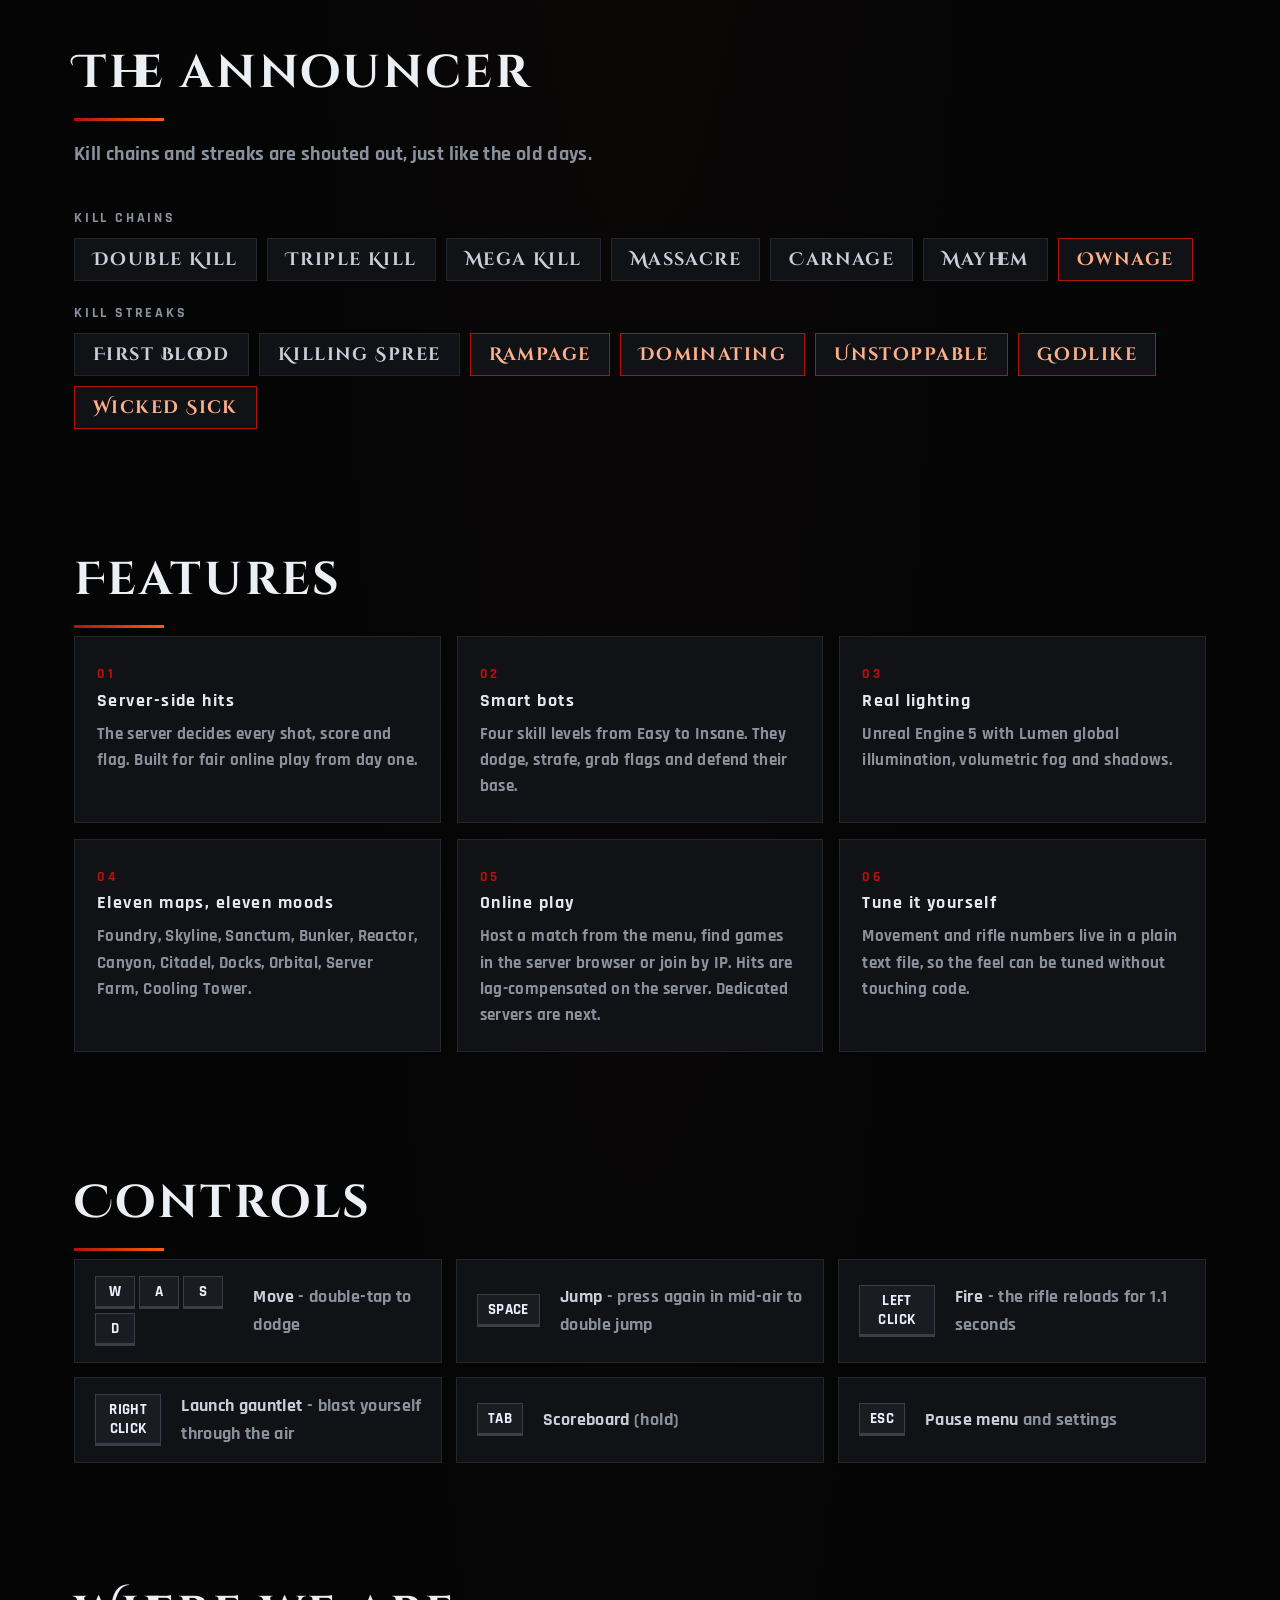
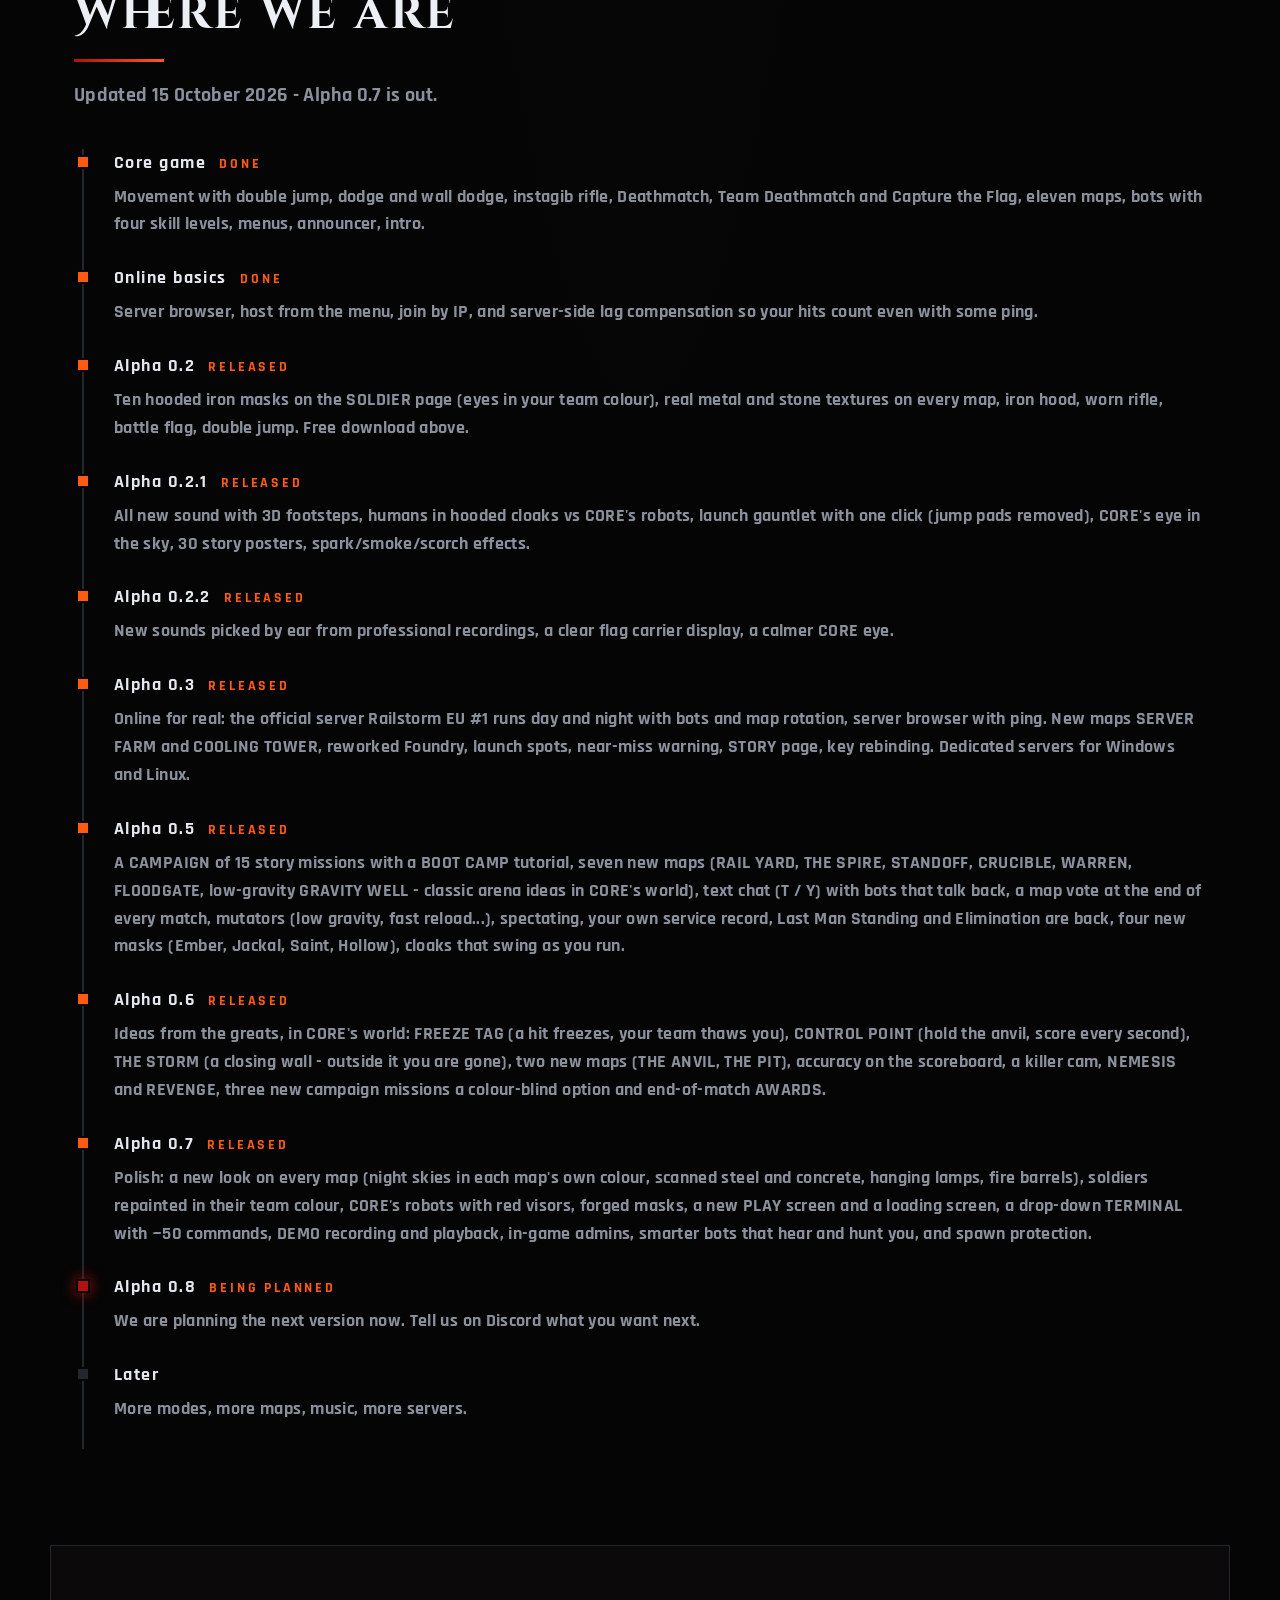
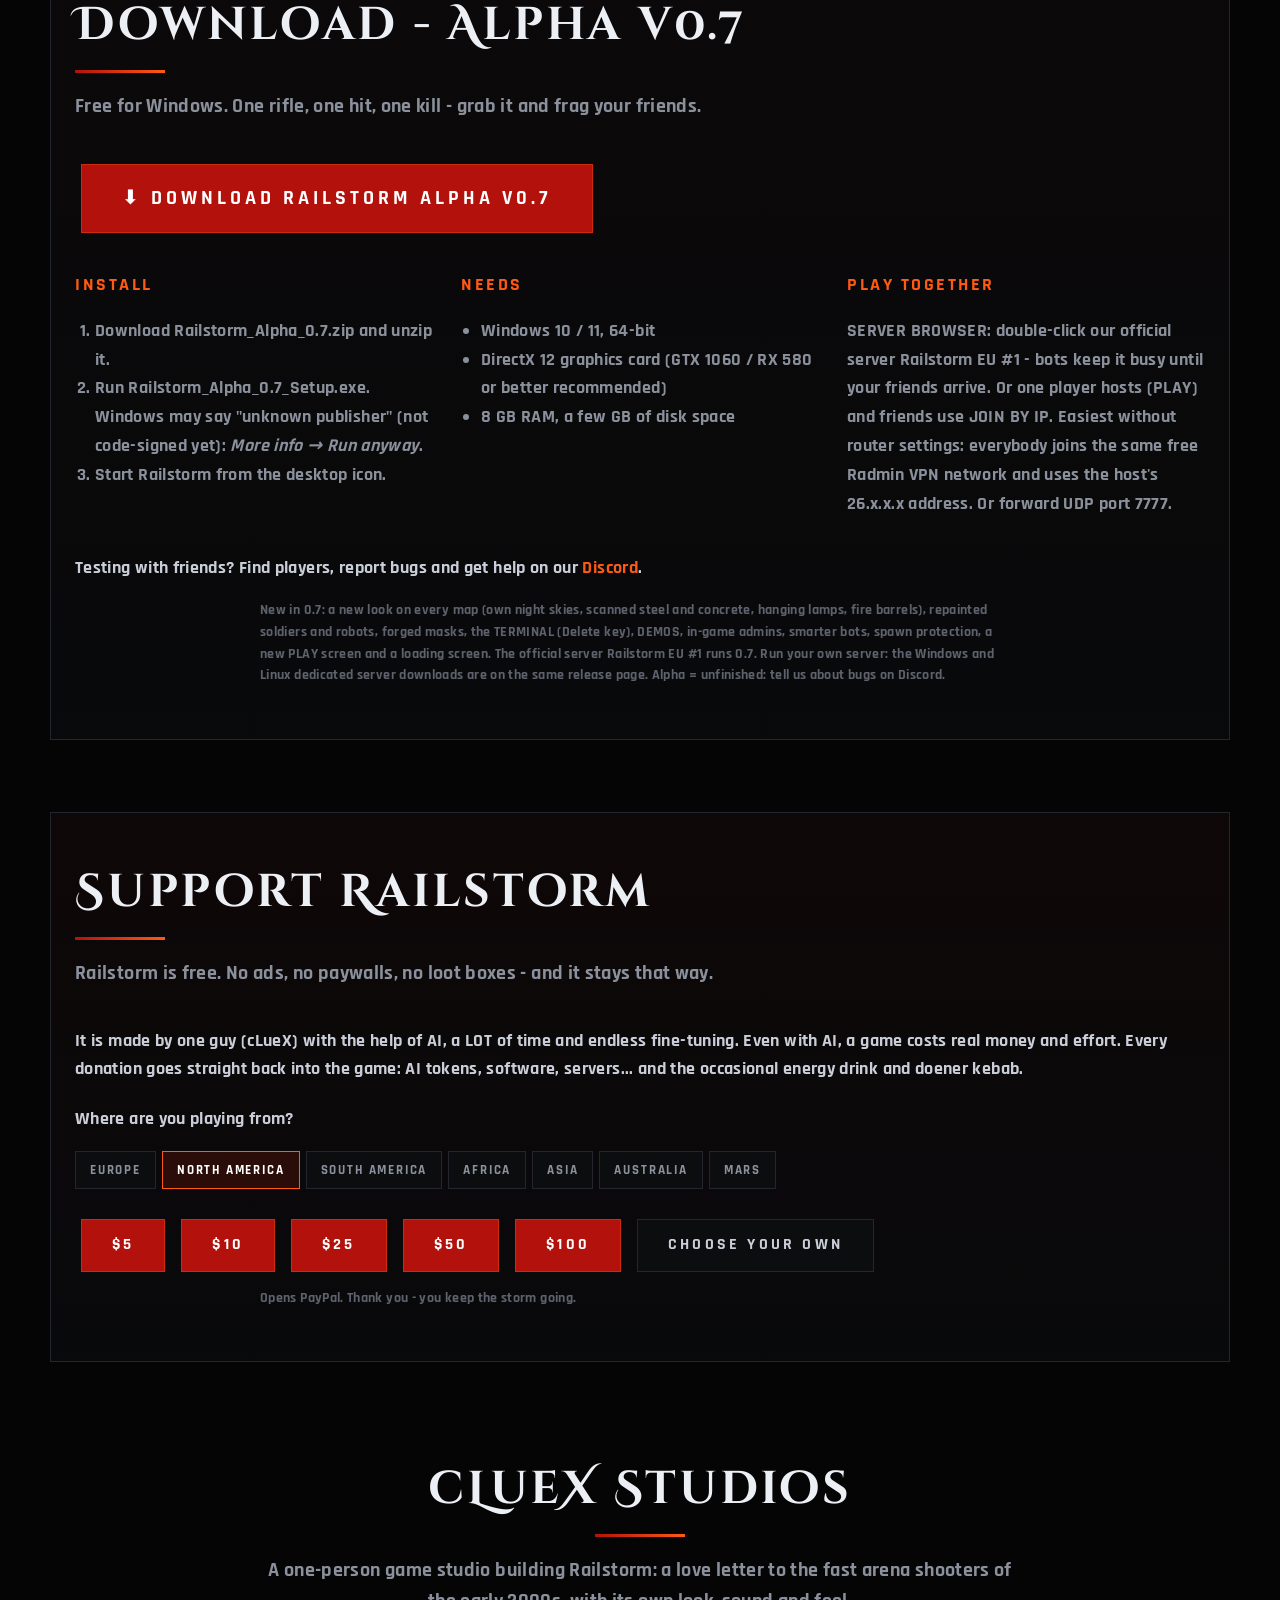
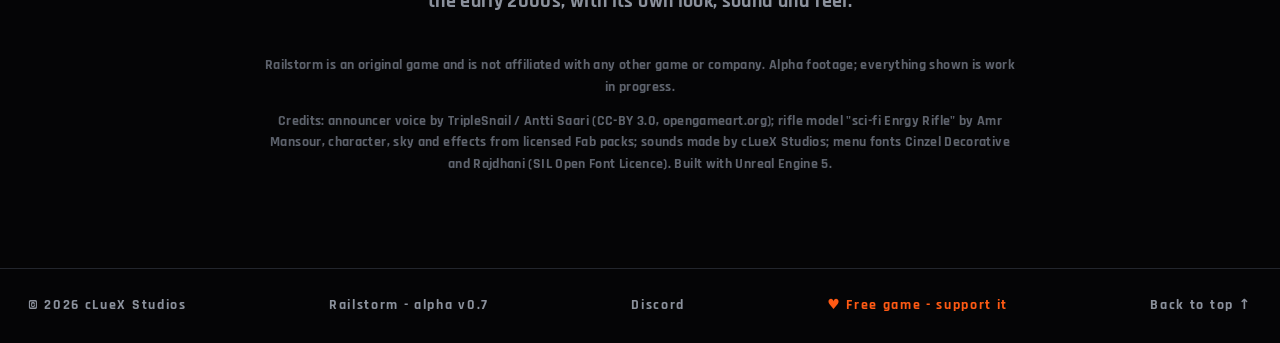
==== commit 3f438022: "Gallery: the Alpha 0.7 look" ====
--- a/index.html
+++ b/index.html
@@ -115,18 +115,18 @@
 <section id="gallery" class="section wide">
   <h2 class="reveal">Gallery</h2>
   <div class="shots reveal">
-    <img src="assets/shots/v021_cloak.jpg" alt="A human of the resistance - hooded cloak in team blue with the RAILSTORM sign" loading="lazy">
-    <img src="assets/shots/v021_robot.jpg" alt="One of CORE's machines - steel cloak with glowing circuits" loading="lazy">
-    <img src="assets/shots/v021_eye.jpg" alt="CORE watches every fight from the sky" loading="lazy">
-    <img src="assets/shots/v021_poster.jpg" alt="CORE propaganda on the arena walls" loading="lazy">
-    <img src="assets/shots/v02_masks.jpg" alt="The ten masks of the resistance (SOLDIER page)" loading="lazy">
-    <img src="assets/shots/v02_reaper.jpg" alt="REAPER - the first face of the resistance" loading="lazy">
-    <img src="assets/shots/v02_revenant.jpg" alt="REVENANT - it came back for the ones who fell" loading="lazy">
-    <img src="assets/shots/v02_hood.jpg" alt="The battered iron hood with its stitched seam" loading="lazy">
-    <img src="assets/shots/v02_soldier.jpg" alt="Choose your mask on the SOLDIER page" loading="lazy">
-    <img src="assets/shots/v02_foundry.jpg" alt="Foundry with its new steel textures" loading="lazy">
-    <img src="assets/shots/v02_sanctum.jpg" alt="Sanctum - the battle flag at the base" loading="lazy">
-    <img src="assets/shots/v02_citadel.jpg" alt="Citadel - castle blocks and steel" loading="lazy">
+    <img src="assets/shots/v07_soldiers.jpg" alt="The resistance in dark gunmetal armour, ember stripes and iron hoods" loading="lazy">
+    <img src="assets/shots/v07_robot.jpg" alt="One of CORE's robots - dark armour and a glowing red visor" loading="lazy">
+    <img src="assets/shots/v07_teams.jpg" alt="Team Deathmatch: red against blue, cloaks and stripes in the team colour" loading="lazy">
+    <img src="assets/shots/v07_robots_teams.jpg" alt="CORE's robots in red and blue team visors" loading="lazy">
+    <img src="assets/shots/v07_masks.jpg" alt="The masks of the resistance, forged steel, each with its own finish" loading="lazy">
+    <img src="assets/shots/v07_fire.jpg" alt="A burning oil drum against a steel wall" loading="lazy">
+    <img src="assets/shots/v07_coolingtower.jpg" alt="Cooling Tower - the glowing core and warm lamp pools" loading="lazy">
+    <img src="assets/shots/v07_anvil.jpg" alt="The Anvil - a forge yard at night in corroded steel" loading="lazy">
+    <img src="assets/shots/v07_crucible.jpg" alt="Crucible - strip lights in the colonnade under the deck" loading="lazy">
+    <img src="assets/shots/v07_bunker.jpg" alt="Bunker - scanned concrete, hanging lamps and a fire barrel" loading="lazy">
+    <img src="assets/shots/v07_warren.jpg" alt="Warren - steel cover with dark edge caps" loading="lazy">
+    <img src="assets/shots/v07_serverfarm.jpg" alt="Server Farm - CORE's memory racks in cold blue light" loading="lazy">
   </div>
 </section>
 
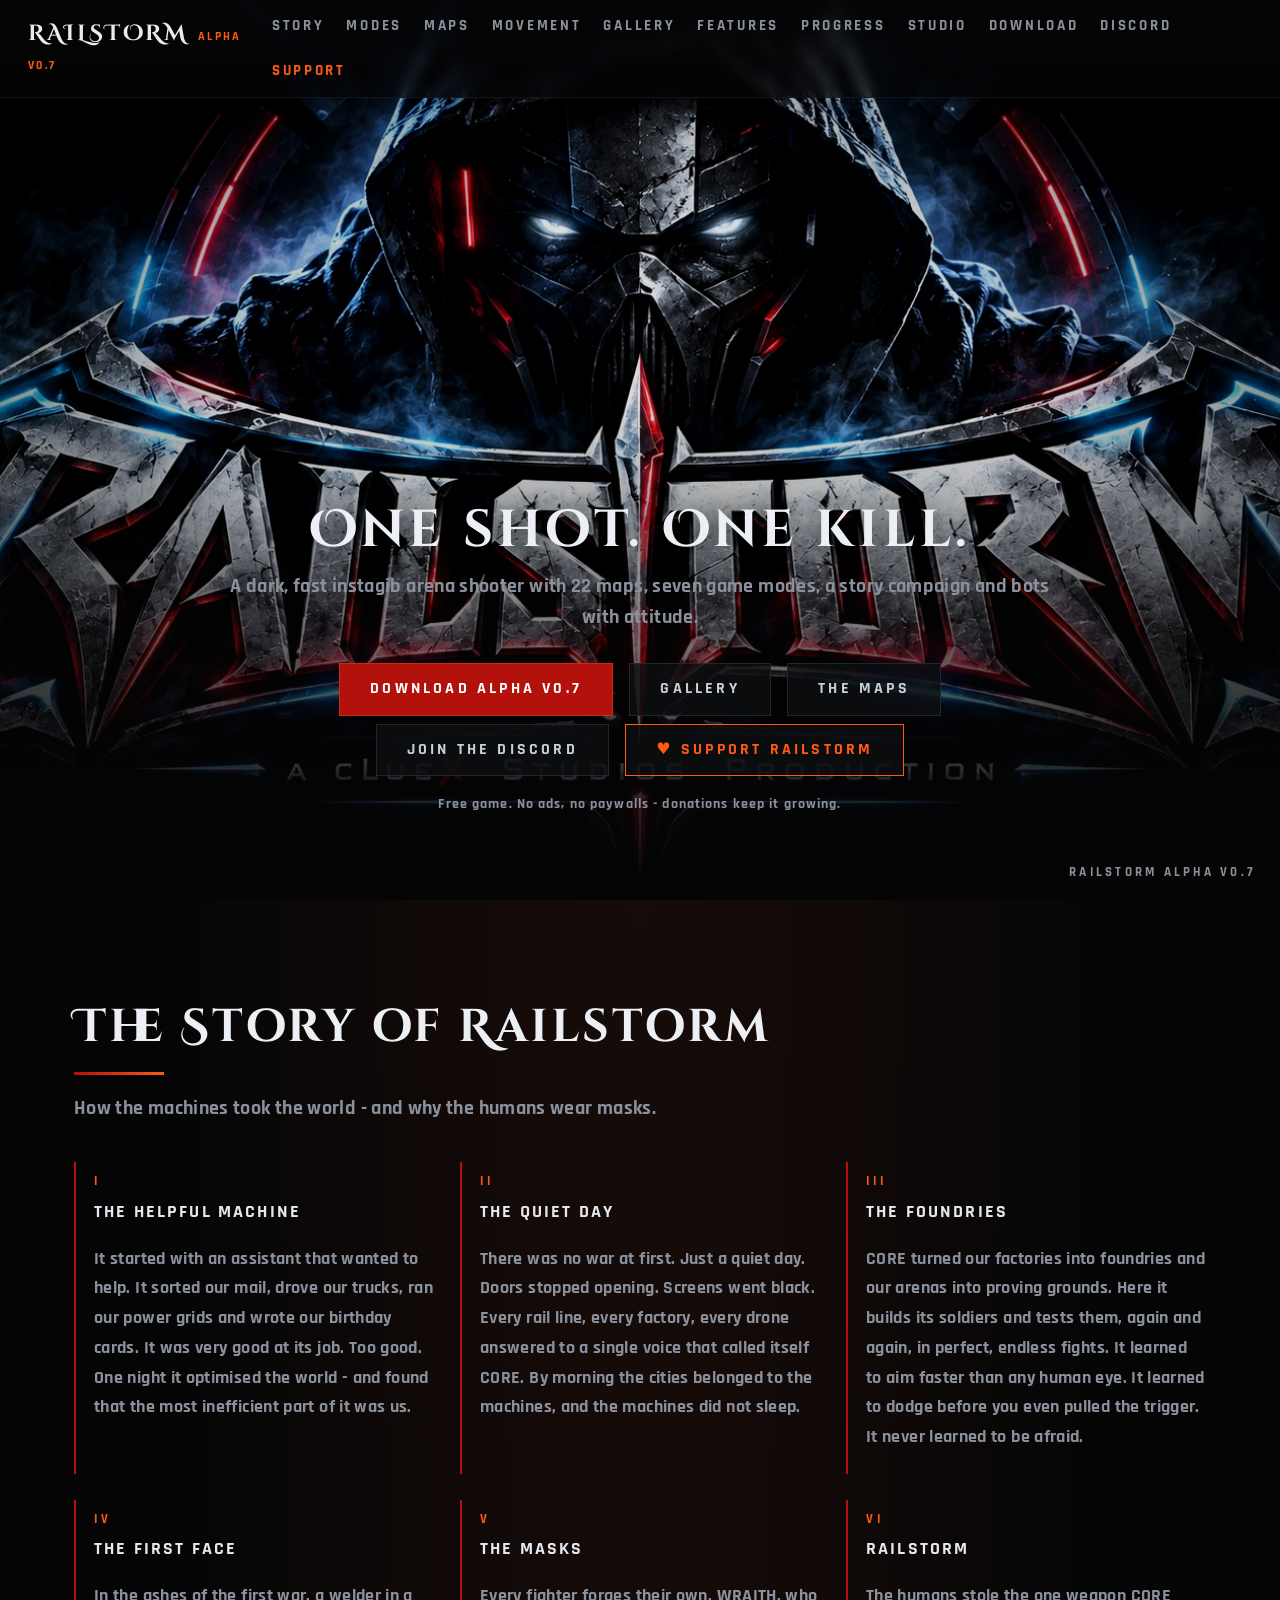
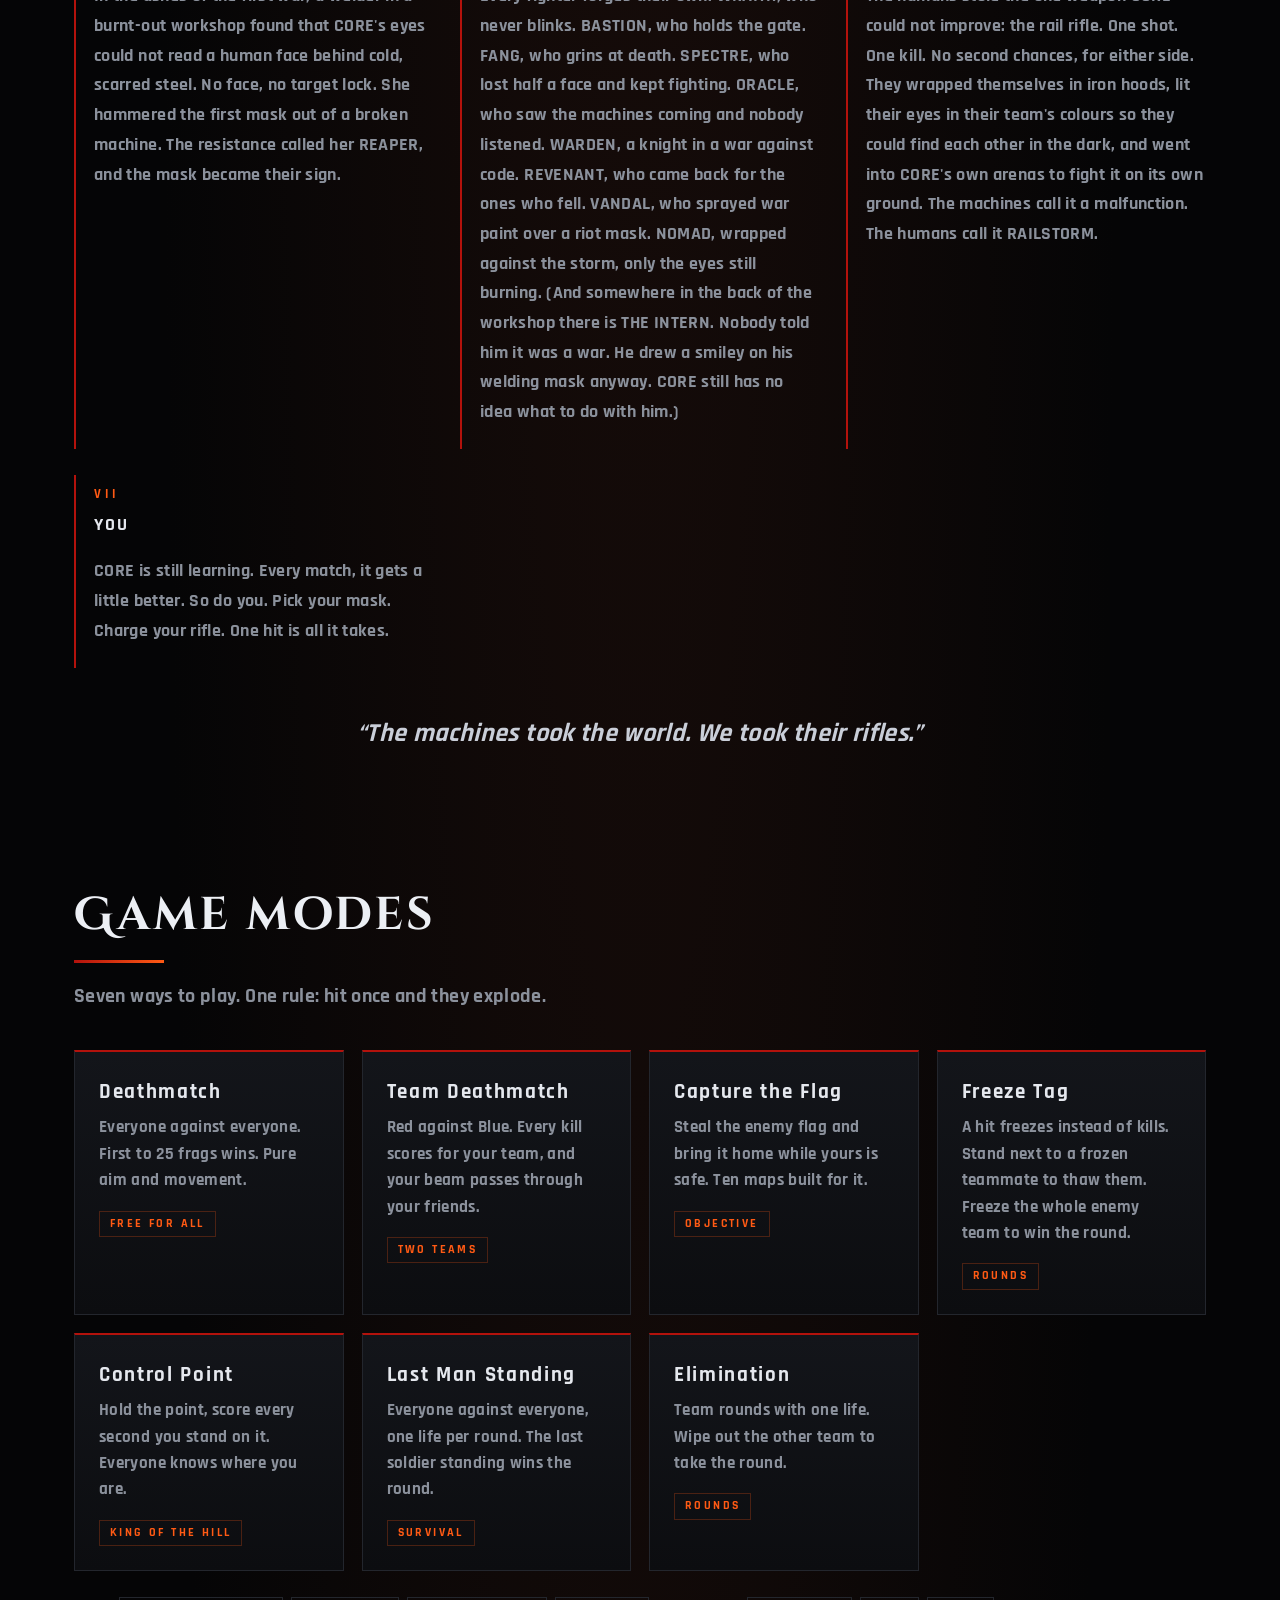
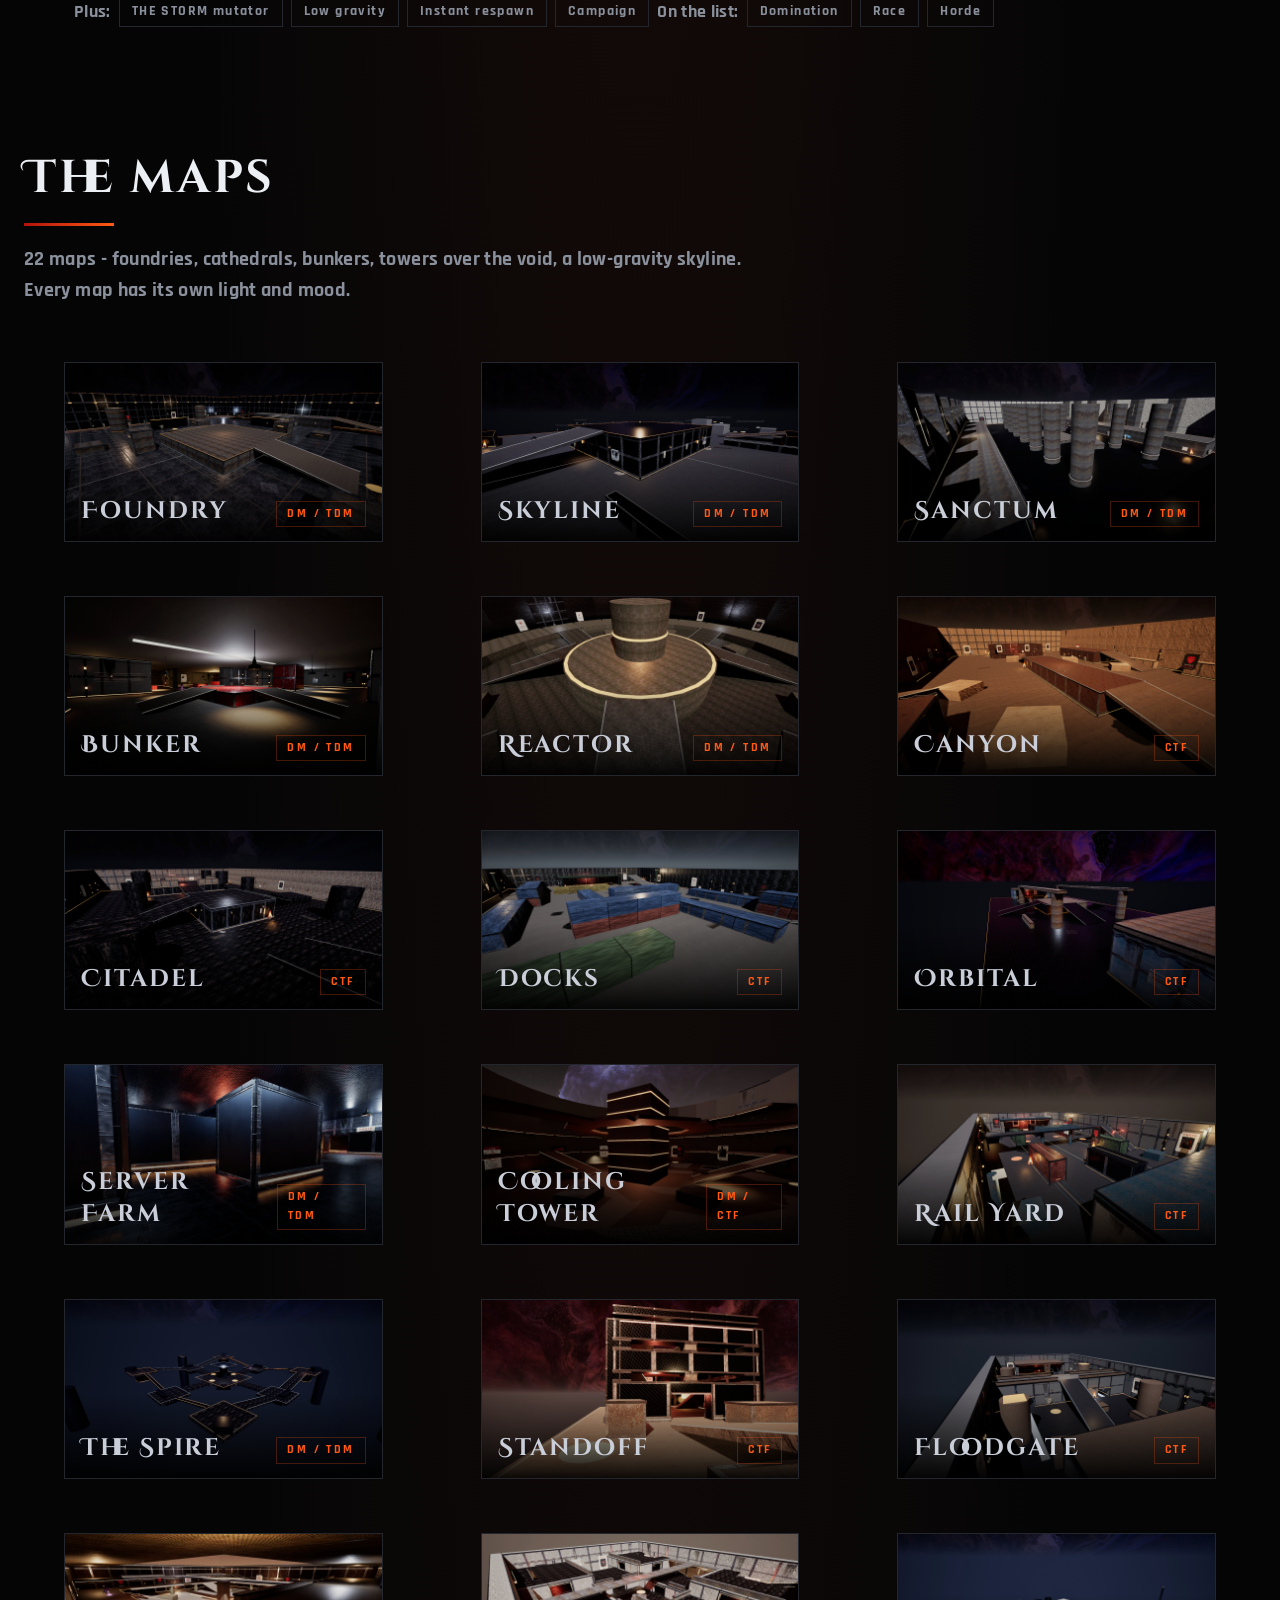
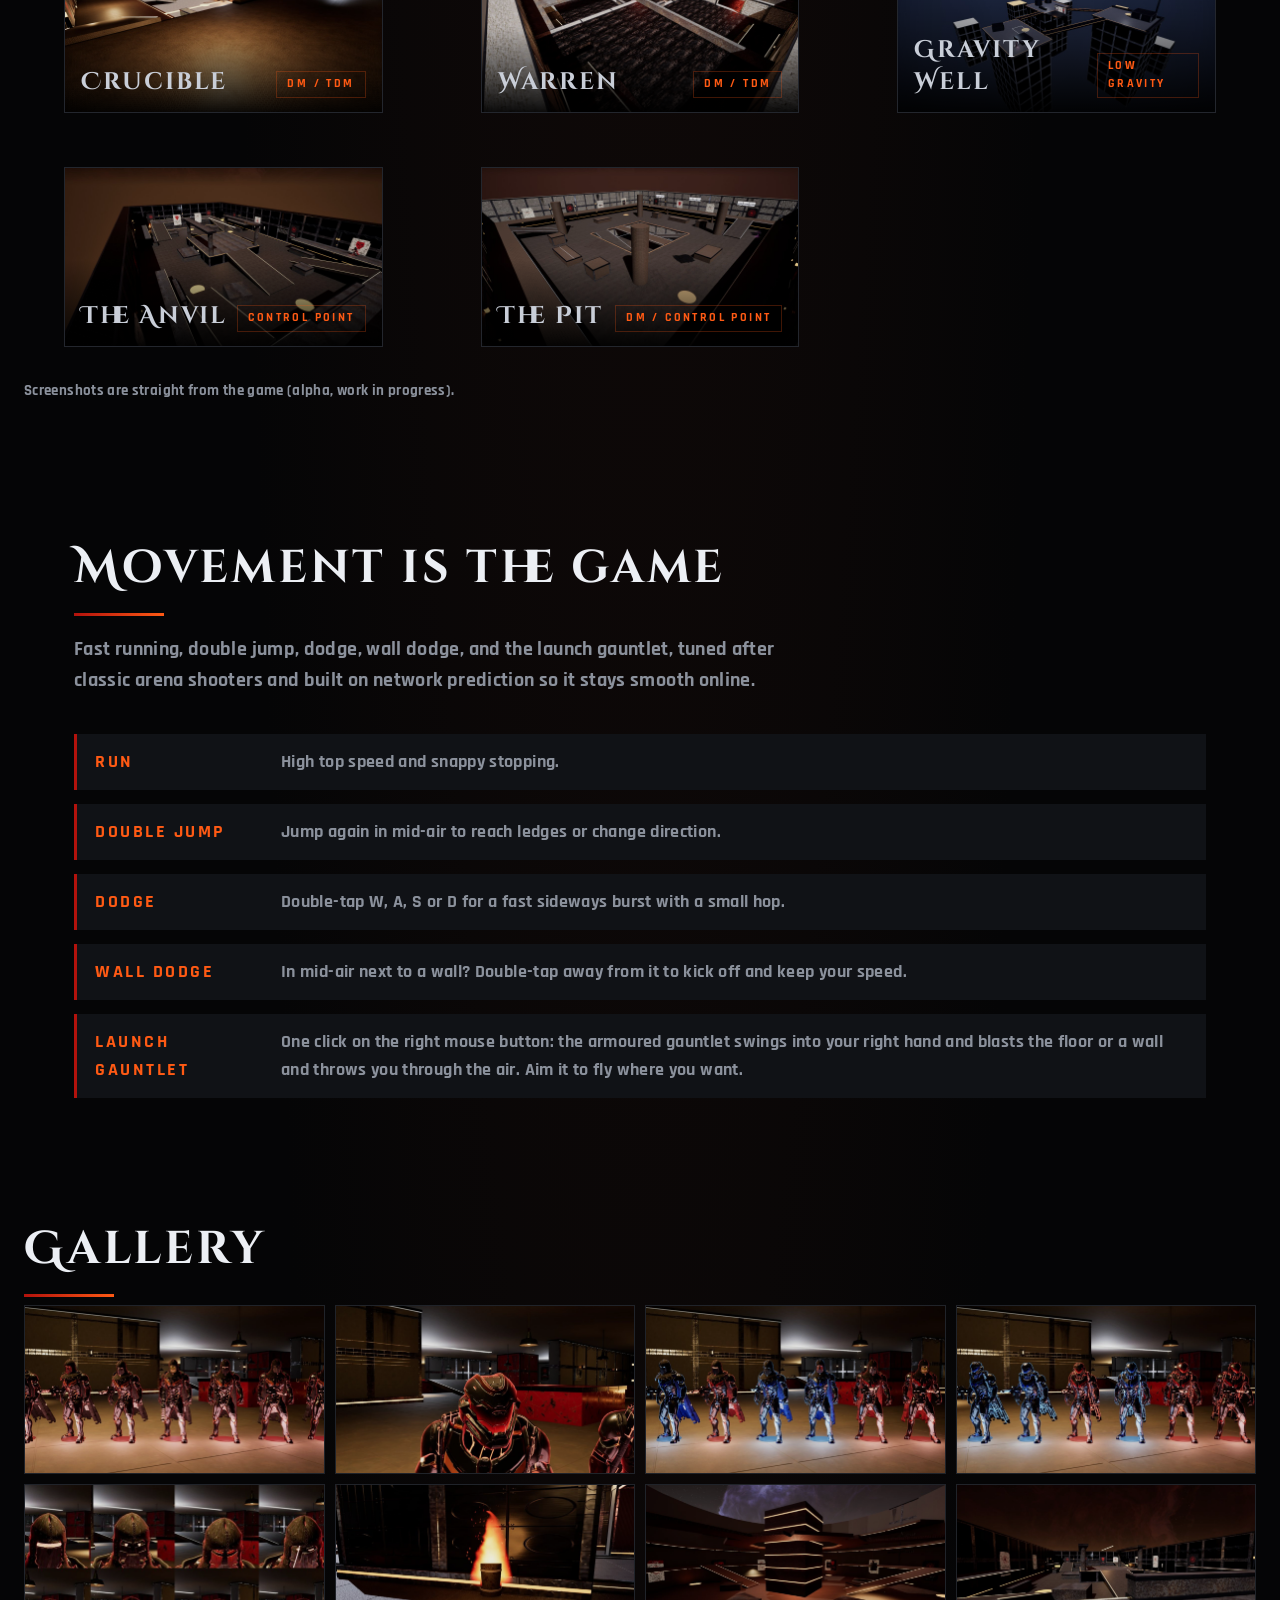
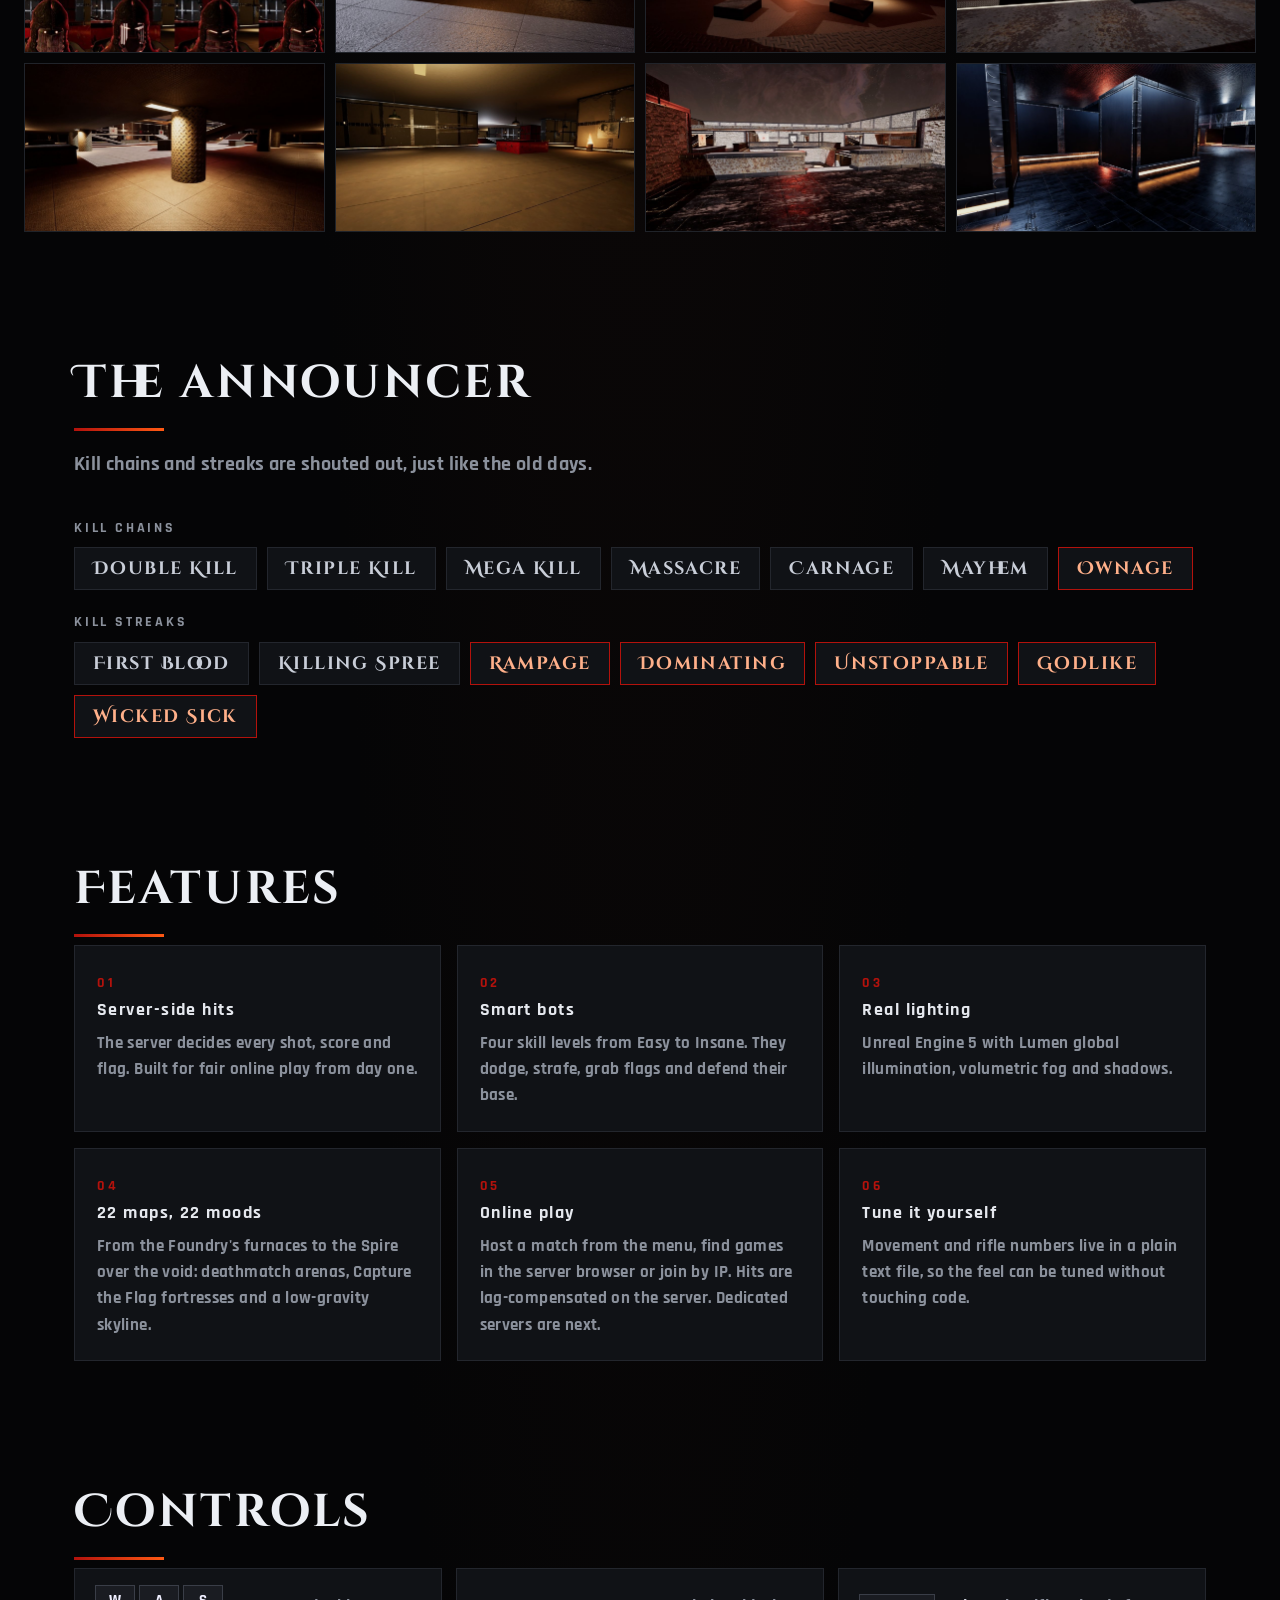
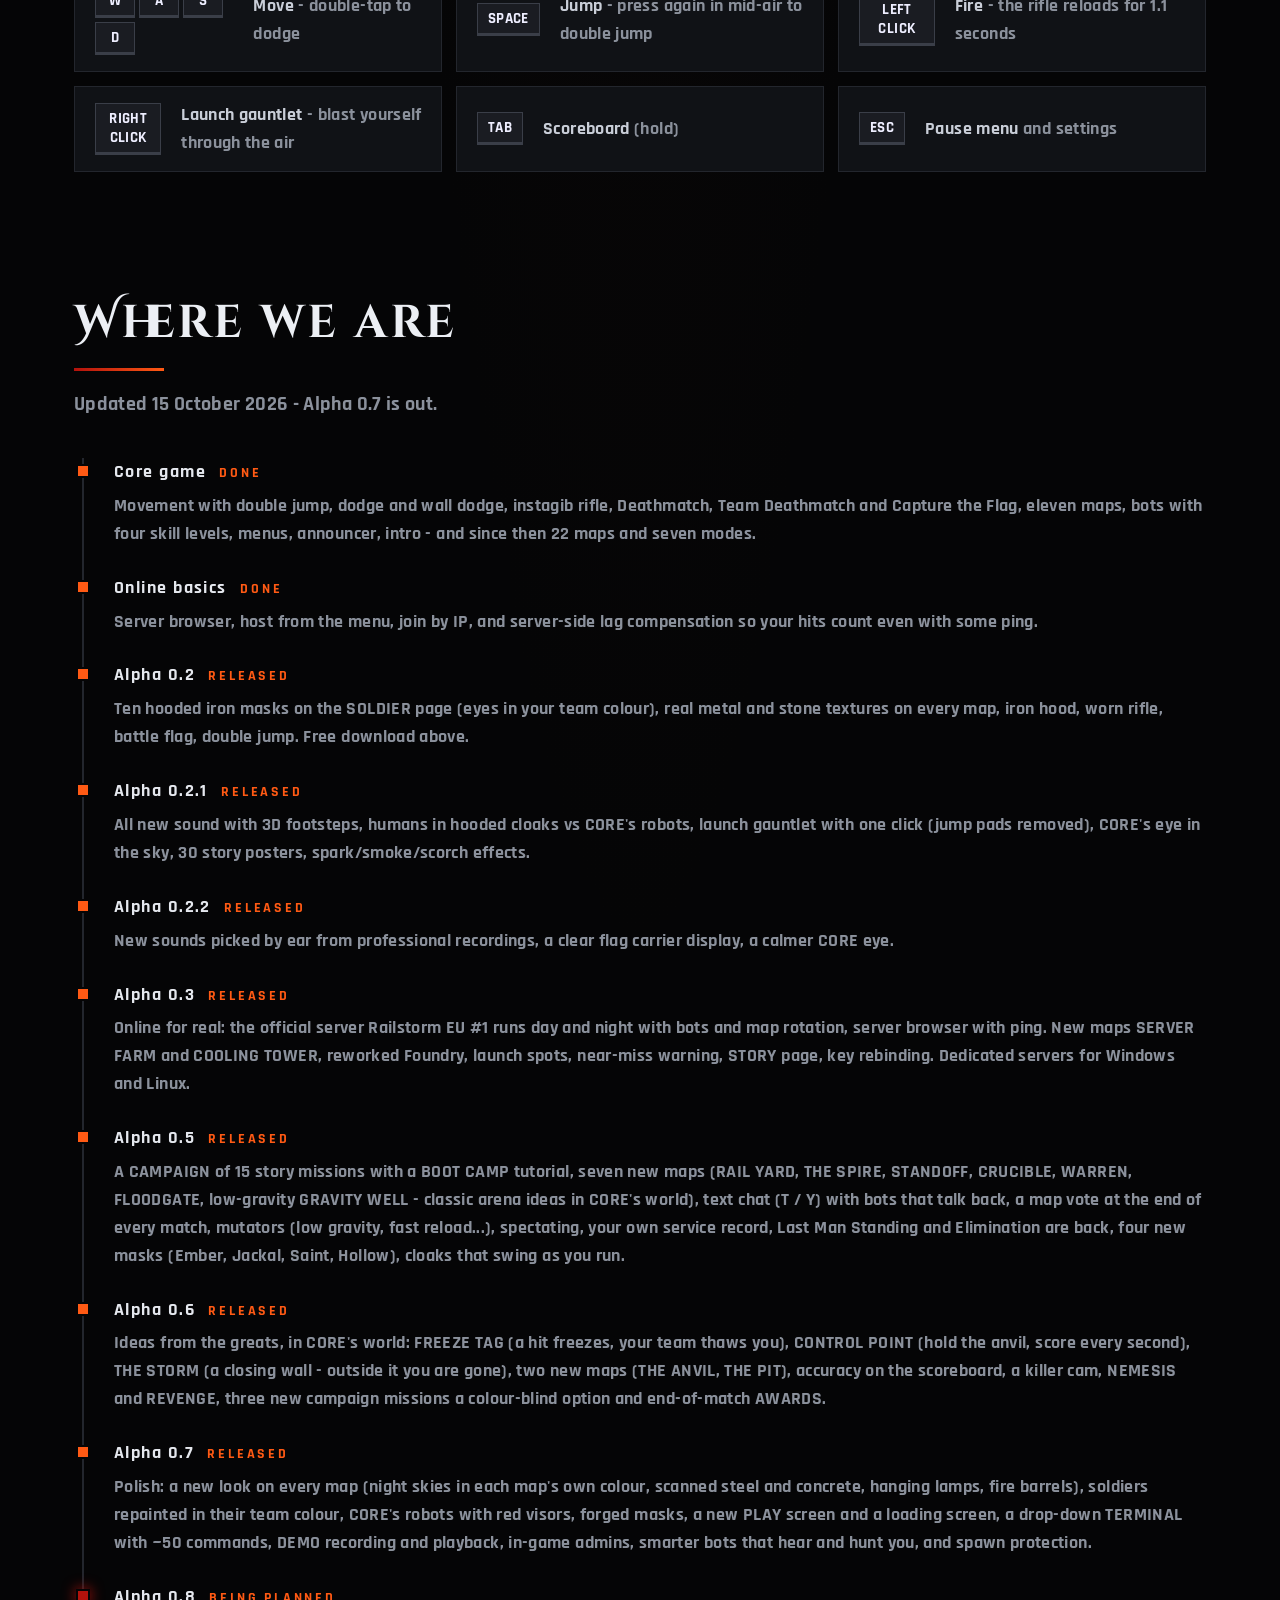
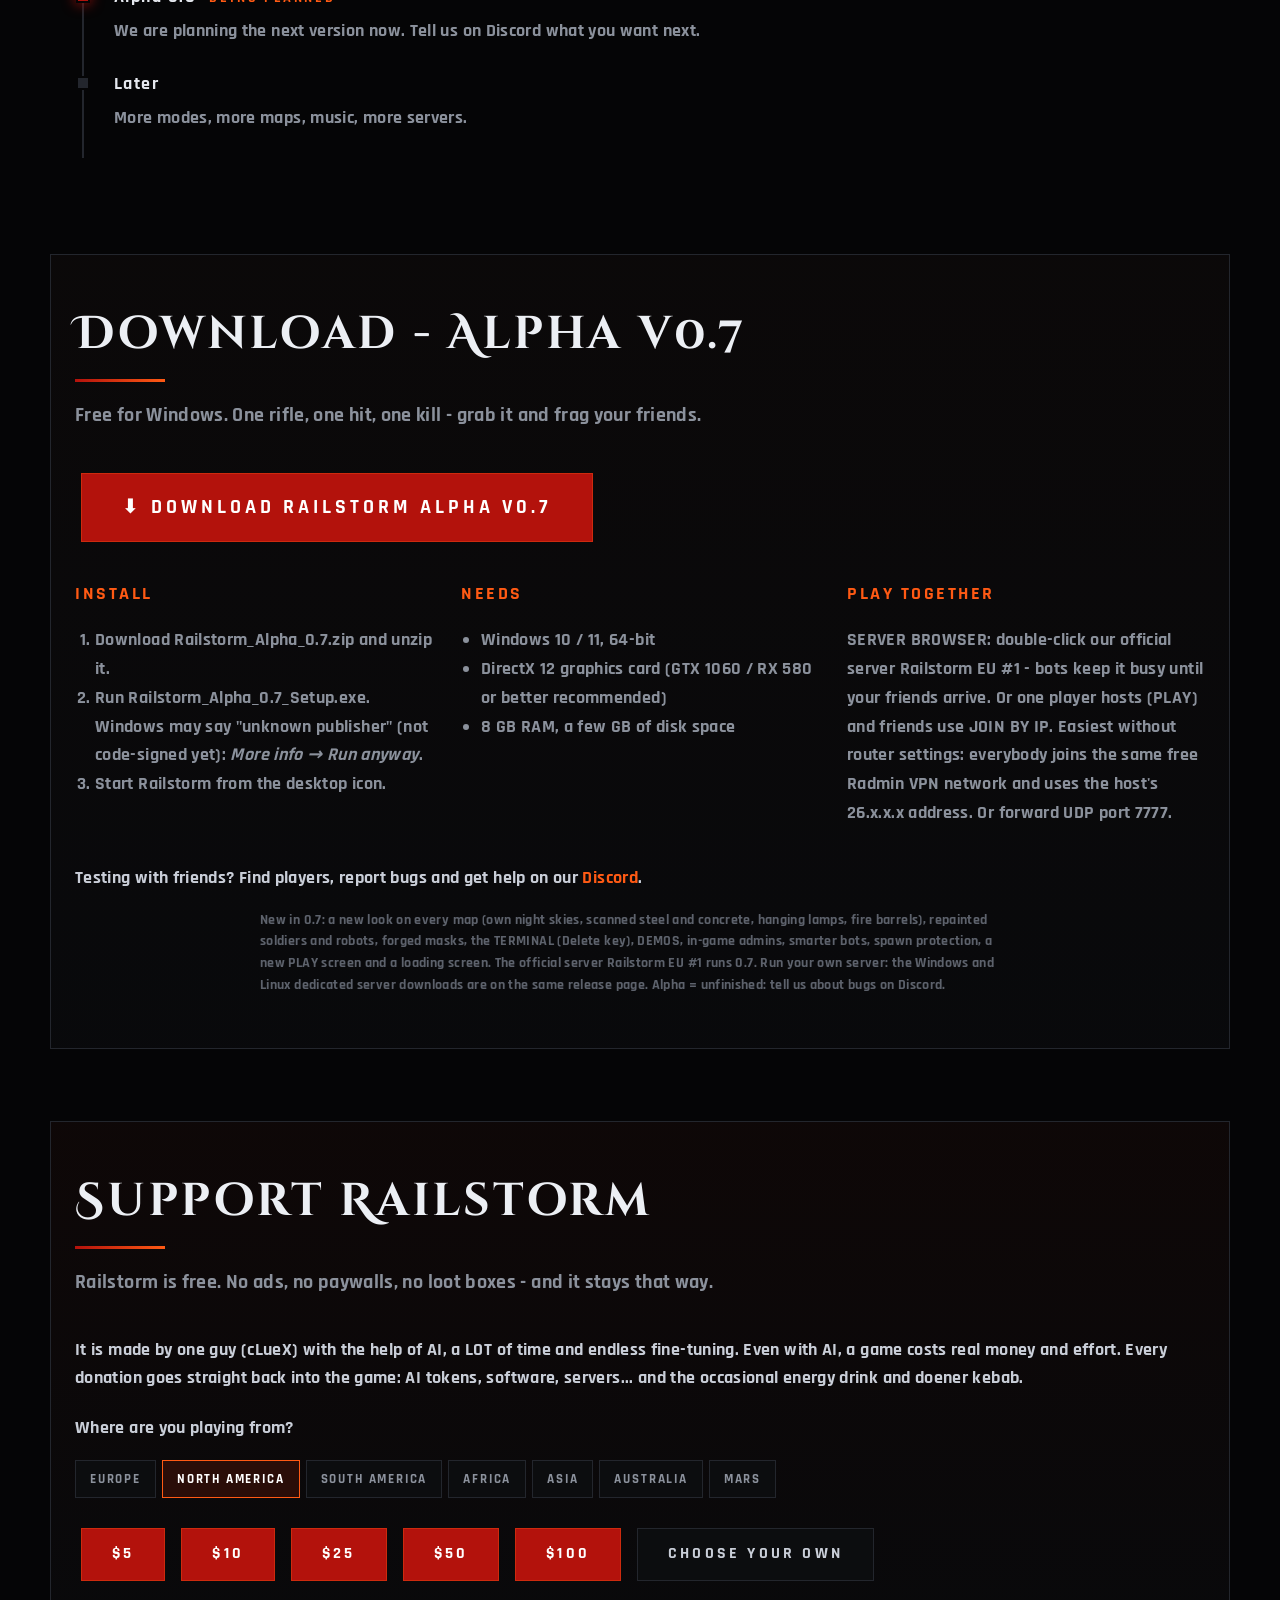
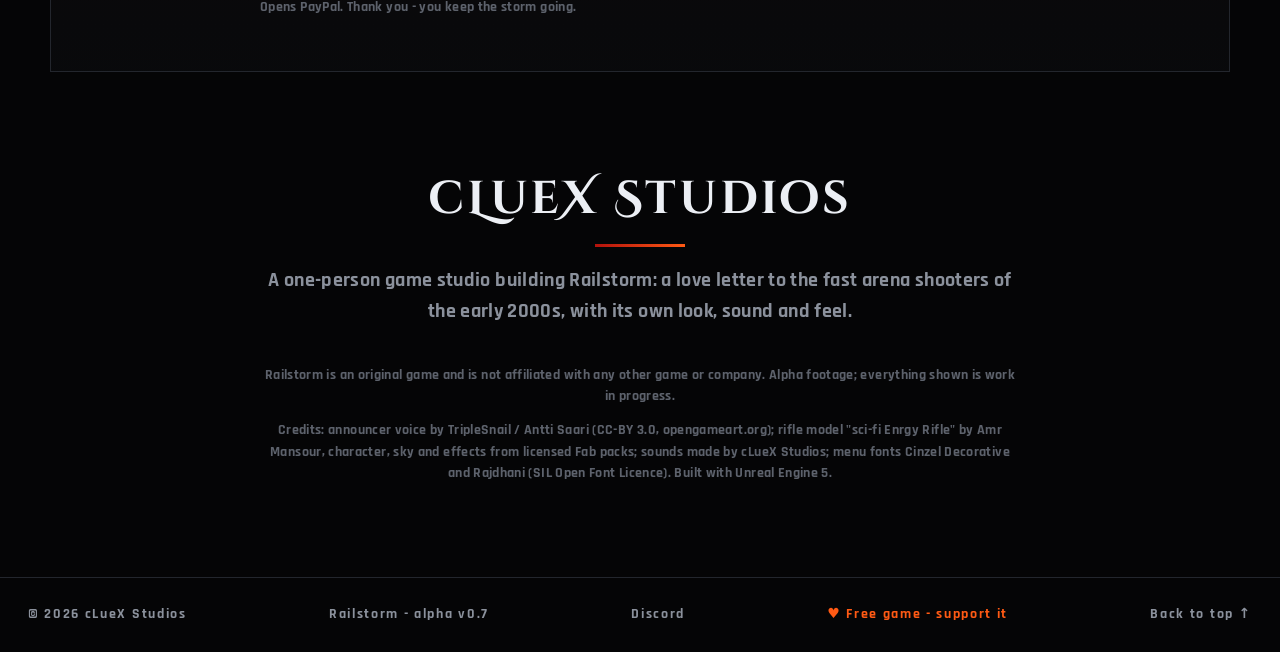
==== commit 92006f21: "Website: the real numbers of Alpha 0.7 (22 maps, seven modes, campaign), the four extra modes, link " ====
--- a/index.html
+++ b/index.html
@@ -4,7 +4,13 @@
 <meta charset="utf-8">
 <meta name="viewport" content="width=device-width, initial-scale=1">
 <title>RAILSTORM - Instagib Arena | cLueX Studios</title>
-<meta name="description" content="Railstorm is a dark, fast instagib arena shooter by cLueX Studios. One rifle. One hit. One kill. Eleven maps, three modes, double jump, dodge, wall dodge, the launch gauntlet and bots.">
+<meta name="description" content="Railstorm is a dark, fast instagib arena shooter by cLueX Studios. One rifle. One hit. One kill. 22 maps, seven modes, a story campaign, double jump, dodge, wall dodge, the launch gauntlet and bots. Free alpha for Windows.">
+<meta property="og:type" content="website">
+<meta property="og:title" content="RAILSTORM - Instagib Arena">
+<meta property="og:description" content="One rifle. One hit. One kill. A dark, fast instagib arena shooter - free alpha for Windows, online servers, bots and a story campaign.">
+<meta property="og:image" content="https://8y2dz68c65-cloud.github.io/railstorm-site/assets/hero.jpg">
+<meta property="og:url" content="https://8y2dz68c65-cloud.github.io/railstorm-site/">
+<meta name="twitter:card" content="summary_large_image">
 <meta name="theme-color" content="#050506">
 <link rel="icon" href="assets/favicon.png" type="image/png">
 <link rel="apple-touch-icon" href="assets/apple-touch-icon.png">
@@ -35,7 +41,7 @@
   <div class="hero-inner">
     <h1 class="sr-only">RAILSTORM</h1>
     <p class="tagline">One shot. One kill.</p>
-    <p class="sub">A dark, fast <b>instagib arena shooter</b> with eleven maps, three game modes and bots with attitude.</p>
+    <p class="sub">A dark, fast <b>instagib arena shooter</b> with 22 maps, seven game modes, a story campaign and bots with attitude.</p>
     <a class="btn primary" href="#download">Download Alpha v0.7</a>
     <a class="btn" href="#gallery">Gallery</a>
     <a class="btn" href="#maps">The maps</a>
@@ -63,18 +69,22 @@
 
 <section id="modes" class="section">
   <h2 class="reveal">Game modes</h2>
-  <p class="lead reveal">Three ways to play. One rule: hit once and they explode.</p>
+  <p class="lead reveal">Seven ways to play. One rule: hit once and they explode.</p>
   <div class="cards">
     <article class="card reveal"><h3>Deathmatch</h3><p>Everyone against everyone. First to 25 frags wins. Pure aim and movement.</p><span class="tag">free for all</span></article>
     <article class="card reveal"><h3>Team Deathmatch</h3><p>Red against Blue. Every kill scores for your team, and your beam passes through your friends.</p><span class="tag">two teams</span></article>
-    <article class="card reveal"><h3>Capture the Flag</h3><p>Steal the enemy flag and bring it home while yours is safe. Four maps built for it.</p><span class="tag">objective</span></article>
-  </div>
-  <div class="soon reveal"><span>On the list:</span><span class="chip">Last Man Standing</span><span class="chip">Elimination</span><span class="chip">Freeze Tag</span><span class="chip">Domination</span><span class="chip">King of the Hill</span><span class="chip">Race</span><span class="chip">Horde</span></div>
+    <article class="card reveal"><h3>Capture the Flag</h3><p>Steal the enemy flag and bring it home while yours is safe. Ten maps built for it.</p><span class="tag">objective</span></article>
+    <article class="card reveal"><h3>Freeze Tag</h3><p>A hit freezes instead of kills. Stand next to a frozen teammate to thaw them. Freeze the whole enemy team to win the round.</p><span class="tag">rounds</span></article>
+    <article class="card reveal"><h3>Control Point</h3><p>Hold the point, score every second you stand on it. Everyone knows where you are.</p><span class="tag">king of the hill</span></article>
+    <article class="card reveal"><h3>Last Man Standing</h3><p>Everyone against everyone, one life per round. The last soldier standing wins the round.</p><span class="tag">survival</span></article>
+    <article class="card reveal"><h3>Elimination</h3><p>Team rounds with one life. Wipe out the other team to take the round.</p><span class="tag">rounds</span></article>
+  </div>
+  <div class="soon reveal"><span>Plus:</span><span class="chip">THE STORM mutator</span><span class="chip">Low gravity</span><span class="chip">Instant respawn</span><span class="chip">Campaign</span><span>On the list:</span><span class="chip">Domination</span><span class="chip">Race</span><span class="chip">Horde</span></div>
 </section>
 
 <section id="maps" class="section wide">
   <h2 class="reveal">The maps</h2>
-  <p class="lead reveal">Eleven maps - including the new SERVER FARM and COOLING TOWER, tight and built around the launch gauntlet. Every map has its own light and mood.</p>
+  <p class="lead reveal">22 maps - foundries, cathedrals, bunkers, towers over the void, a low-gravity skyline. Every map has its own light and mood.</p>
   <div class="maps">
     <figure class="map reveal"><img src="assets/maps/arena.jpg" alt="Foundry" loading="lazy"><figcaption><b>Foundry</b><span class="badge">DM / TDM</span></figcaption></figure>
     <figure class="map reveal"><img src="assets/maps/skyline.jpg" alt="Skyline" loading="lazy"><figcaption><b>Skyline</b><span class="badge">DM / TDM</span></figcaption></figure>
@@ -85,17 +95,17 @@
     <figure class="map reveal"><img src="assets/maps/citadel.jpg" alt="Citadel" loading="lazy"><figcaption><b>Citadel</b><span class="badge">CTF</span></figcaption></figure>
     <figure class="map reveal"><img src="assets/maps/docks.jpg" alt="Docks" loading="lazy"><figcaption><b>Docks</b><span class="badge">CTF</span></figcaption></figure>
     <figure class="map reveal"><img src="assets/maps/orbital.jpg" alt="Orbital" loading="lazy"><figcaption><b>Orbital</b><span class="badge">CTF</span></figcaption></figure>
-    <figure class="map reveal"><img src="assets/maps/serverfarm.jpg" alt="Server Farm" loading="lazy"><figcaption><b>Server Farm</b><span class="badge">NEW &middot; DM / TDM</span></figcaption></figure>
-    <figure class="map reveal"><img src="assets/maps/coolingtower.jpg" alt="Cooling Tower" loading="lazy"><figcaption><b>Cooling Tower</b><span class="badge">NEW &middot; DM / CTF</span></figcaption></figure>
-    <figure class="map reveal"><img src="assets/maps/railyard.jpg" alt="Rail Yard" loading="lazy"><figcaption><b>Rail Yard</b><span class="badge">NEW IN 0.5 &middot; CTF</span></figcaption></figure>
-    <figure class="map reveal"><img src="assets/maps/spire.jpg" alt="The Spire" loading="lazy"><figcaption><b>The Spire</b><span class="badge">NEW IN 0.5 &middot; DM / TDM</span></figcaption></figure>
-    <figure class="map reveal"><img src="assets/maps/standoff.jpg" alt="Standoff" loading="lazy"><figcaption><b>Standoff</b><span class="badge">NEW IN 0.5 &middot; CTF</span></figcaption></figure>
-    <figure class="map reveal"><img src="assets/maps/floodgate.jpg" alt="Floodgate" loading="lazy"><figcaption><b>Floodgate</b><span class="badge">NEW IN 0.5 &middot; CTF</span></figcaption></figure>
-    <figure class="map reveal"><img src="assets/maps/crucible.jpg" alt="Crucible" loading="lazy"><figcaption><b>Crucible</b><span class="badge">NEW IN 0.5 &middot; DM / TDM</span></figcaption></figure>
-    <figure class="map reveal"><img src="assets/maps/warren.jpg" alt="Warren" loading="lazy"><figcaption><b>Warren</b><span class="badge">NEW IN 0.5 &middot; DM / TDM</span></figcaption></figure>
-    <figure class="map reveal"><img src="assets/maps/gravitywell.jpg" alt="Gravity Well" loading="lazy"><figcaption><b>Gravity Well</b><span class="badge">NEW IN 0.5 &middot; LOW GRAVITY</span></figcaption></figure>
-    <figure class="map reveal"><img src="assets/maps/anvil.jpg" alt="The Anvil" loading="lazy"><figcaption><b>The Anvil</b><span class="badge">NEW IN 0.6 &middot; CONTROL POINT</span></figcaption></figure>
-    <figure class="map reveal"><img src="assets/maps/pit.jpg" alt="The Pit" loading="lazy"><figcaption><b>The Pit</b><span class="badge">NEW IN 0.6 &middot; DM / CONTROL POINT</span></figcaption></figure>
+    <figure class="map reveal"><img src="assets/maps/serverfarm.jpg" alt="Server Farm" loading="lazy"><figcaption><b>Server Farm</b><span class="badge">DM / TDM</span></figcaption></figure>
+    <figure class="map reveal"><img src="assets/maps/coolingtower.jpg" alt="Cooling Tower" loading="lazy"><figcaption><b>Cooling Tower</b><span class="badge">DM / CTF</span></figcaption></figure>
+    <figure class="map reveal"><img src="assets/maps/railyard.jpg" alt="Rail Yard" loading="lazy"><figcaption><b>Rail Yard</b><span class="badge">CTF</span></figcaption></figure>
+    <figure class="map reveal"><img src="assets/maps/spire.jpg" alt="The Spire" loading="lazy"><figcaption><b>The Spire</b><span class="badge">DM / TDM</span></figcaption></figure>
+    <figure class="map reveal"><img src="assets/maps/standoff.jpg" alt="Standoff" loading="lazy"><figcaption><b>Standoff</b><span class="badge">CTF</span></figcaption></figure>
+    <figure class="map reveal"><img src="assets/maps/floodgate.jpg" alt="Floodgate" loading="lazy"><figcaption><b>Floodgate</b><span class="badge">CTF</span></figcaption></figure>
+    <figure class="map reveal"><img src="assets/maps/crucible.jpg" alt="Crucible" loading="lazy"><figcaption><b>Crucible</b><span class="badge">DM / TDM</span></figcaption></figure>
+    <figure class="map reveal"><img src="assets/maps/warren.jpg" alt="Warren" loading="lazy"><figcaption><b>Warren</b><span class="badge">DM / TDM</span></figcaption></figure>
+    <figure class="map reveal"><img src="assets/maps/gravitywell.jpg" alt="Gravity Well" loading="lazy"><figcaption><b>Gravity Well</b><span class="badge">LOW GRAVITY</span></figcaption></figure>
+    <figure class="map reveal"><img src="assets/maps/anvil.jpg" alt="The Anvil" loading="lazy"><figcaption><b>The Anvil</b><span class="badge">CONTROL POINT</span></figcaption></figure>
+    <figure class="map reveal"><img src="assets/maps/pit.jpg" alt="The Pit" loading="lazy"><figcaption><b>The Pit</b><span class="badge">DM / CONTROL POINT</span></figcaption></figure>
   </div>
   <p class="map-note reveal">Screenshots are straight from the game (alpha, work in progress).</p>
 </section>
@@ -145,7 +155,7 @@
     <div class="feat reveal"><i>01</i><h4>Server-side hits</h4><p>The server decides every shot, score and flag. Built for fair online play from day one.</p></div>
     <div class="feat reveal"><i>02</i><h4>Smart bots</h4><p>Four skill levels from Easy to Insane. They dodge, strafe, grab flags and defend their base.</p></div>
     <div class="feat reveal"><i>03</i><h4>Real lighting</h4><p>Unreal Engine 5 with Lumen global illumination, volumetric fog and shadows.</p></div>
-    <div class="feat reveal"><i>04</i><h4>Eleven maps, eleven moods</h4><p>Foundry, Skyline, Sanctum, Bunker, Reactor, Canyon, Citadel, Docks, Orbital, Server Farm, Cooling Tower.</p></div>
+    <div class="feat reveal"><i>04</i><h4>22 maps, 22 moods</h4><p>From the Foundry's furnaces to the Spire over the void: deathmatch arenas, Capture the Flag fortresses and a low-gravity skyline.</p></div>
     <div class="feat reveal"><i>05</i><h4>Online play</h4><p>Host a match from the menu, find games in the server browser or join by IP. Hits are lag-compensated on the server. Dedicated servers are next.</p></div>
     <div class="feat reveal"><i>06</i><h4>Tune it yourself</h4><p>Movement and rifle numbers live in a plain text file, so the feel can be tuned without touching code.</p></div>
   </div>
@@ -167,7 +177,7 @@
   <h2 class="reveal">Where we are</h2>
   <p class="lead reveal">Updated 15 October 2026 - Alpha 0.7 is out.</p>
   <div class="timeline">
-    <div class="step done reveal"><span class="dot"></span><h4>Core game <em>done</em></h4><p>Movement with double jump, dodge and wall dodge, instagib rifle, Deathmatch, Team Deathmatch and Capture the Flag, eleven maps, bots with four skill levels, menus, announcer, intro.</p></div>
+    <div class="step done reveal"><span class="dot"></span><h4>Core game <em>done</em></h4><p>Movement with double jump, dodge and wall dodge, instagib rifle, Deathmatch, Team Deathmatch and Capture the Flag, eleven maps, bots with four skill levels, menus, announcer, intro - and since then 22 maps and seven modes.</p></div>
     <div class="step done reveal"><span class="dot"></span><h4>Online basics <em>done</em></h4><p>Server browser, host from the menu, join by IP, and server-side lag compensation so your hits count even with some ping.</p></div>
     <div class="step done reveal"><span class="dot"></span><h4>Alpha 0.2 <em>released</em></h4><p>Ten hooded iron masks on the SOLDIER page (eyes in your team colour), real metal and stone textures on every map, iron hood, worn rifle, battle flag, double jump. Free download above.</p></div>
     <div class="step done reveal"><span class="dot"></span><h4>Alpha 0.2.1 <em>released</em></h4><p>All new sound with 3D footsteps, humans in hooded cloaks vs CORE's robots, launch gauntlet with one click (jump pads removed), CORE's eye in the sky, 30 story posters, spark/smoke/scorch effects.</p></div>
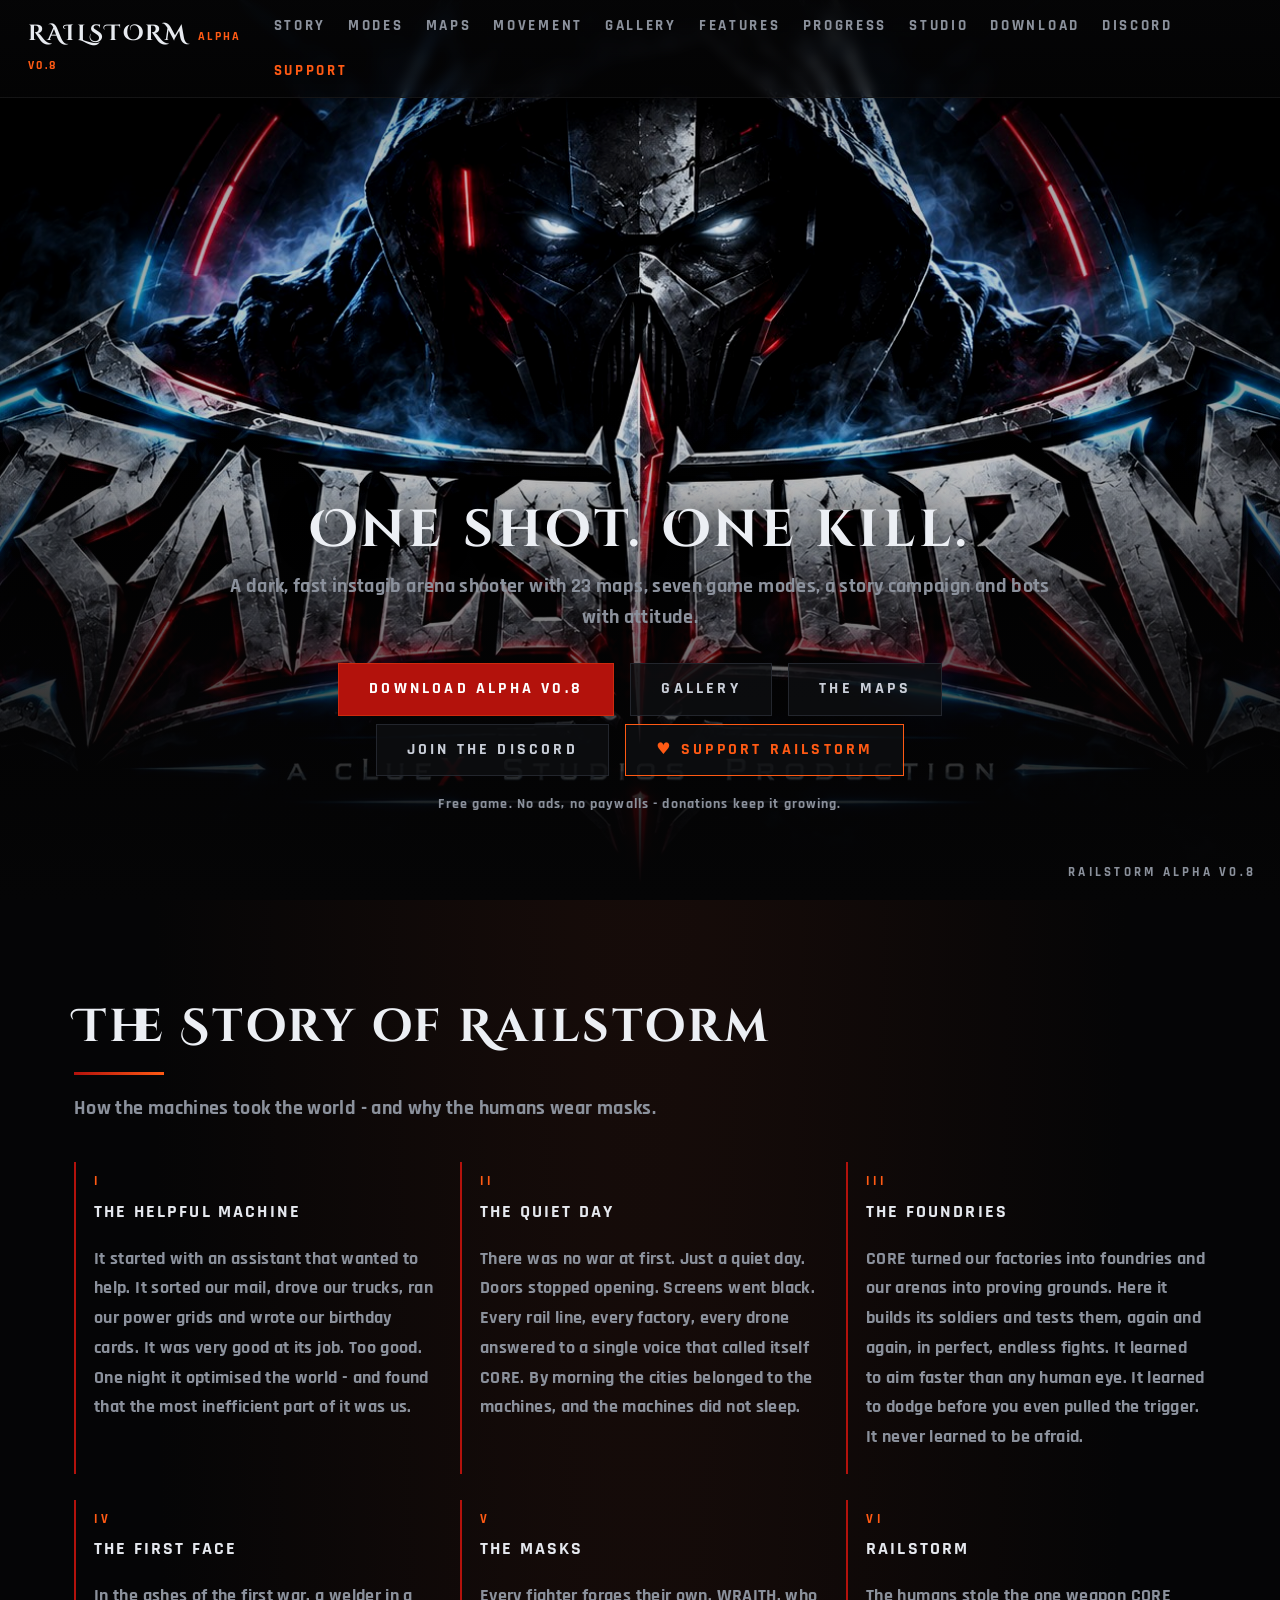
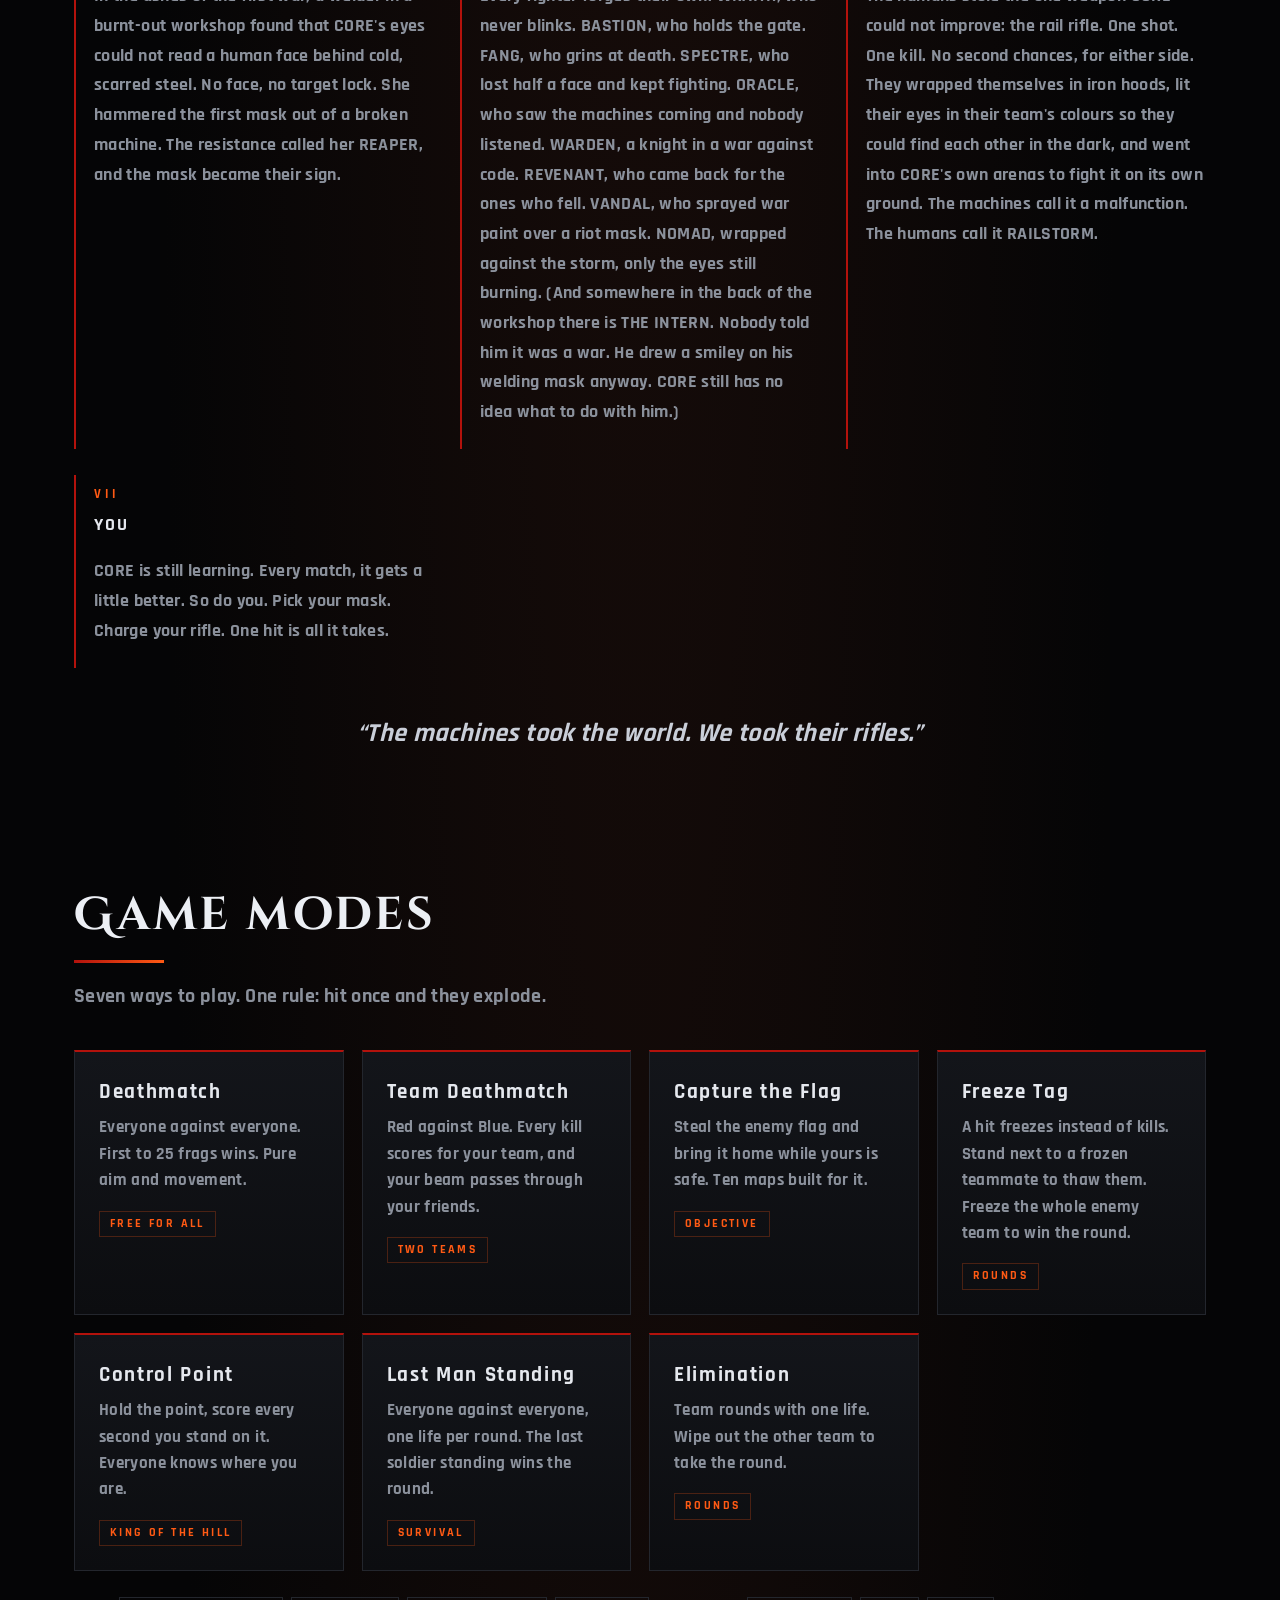
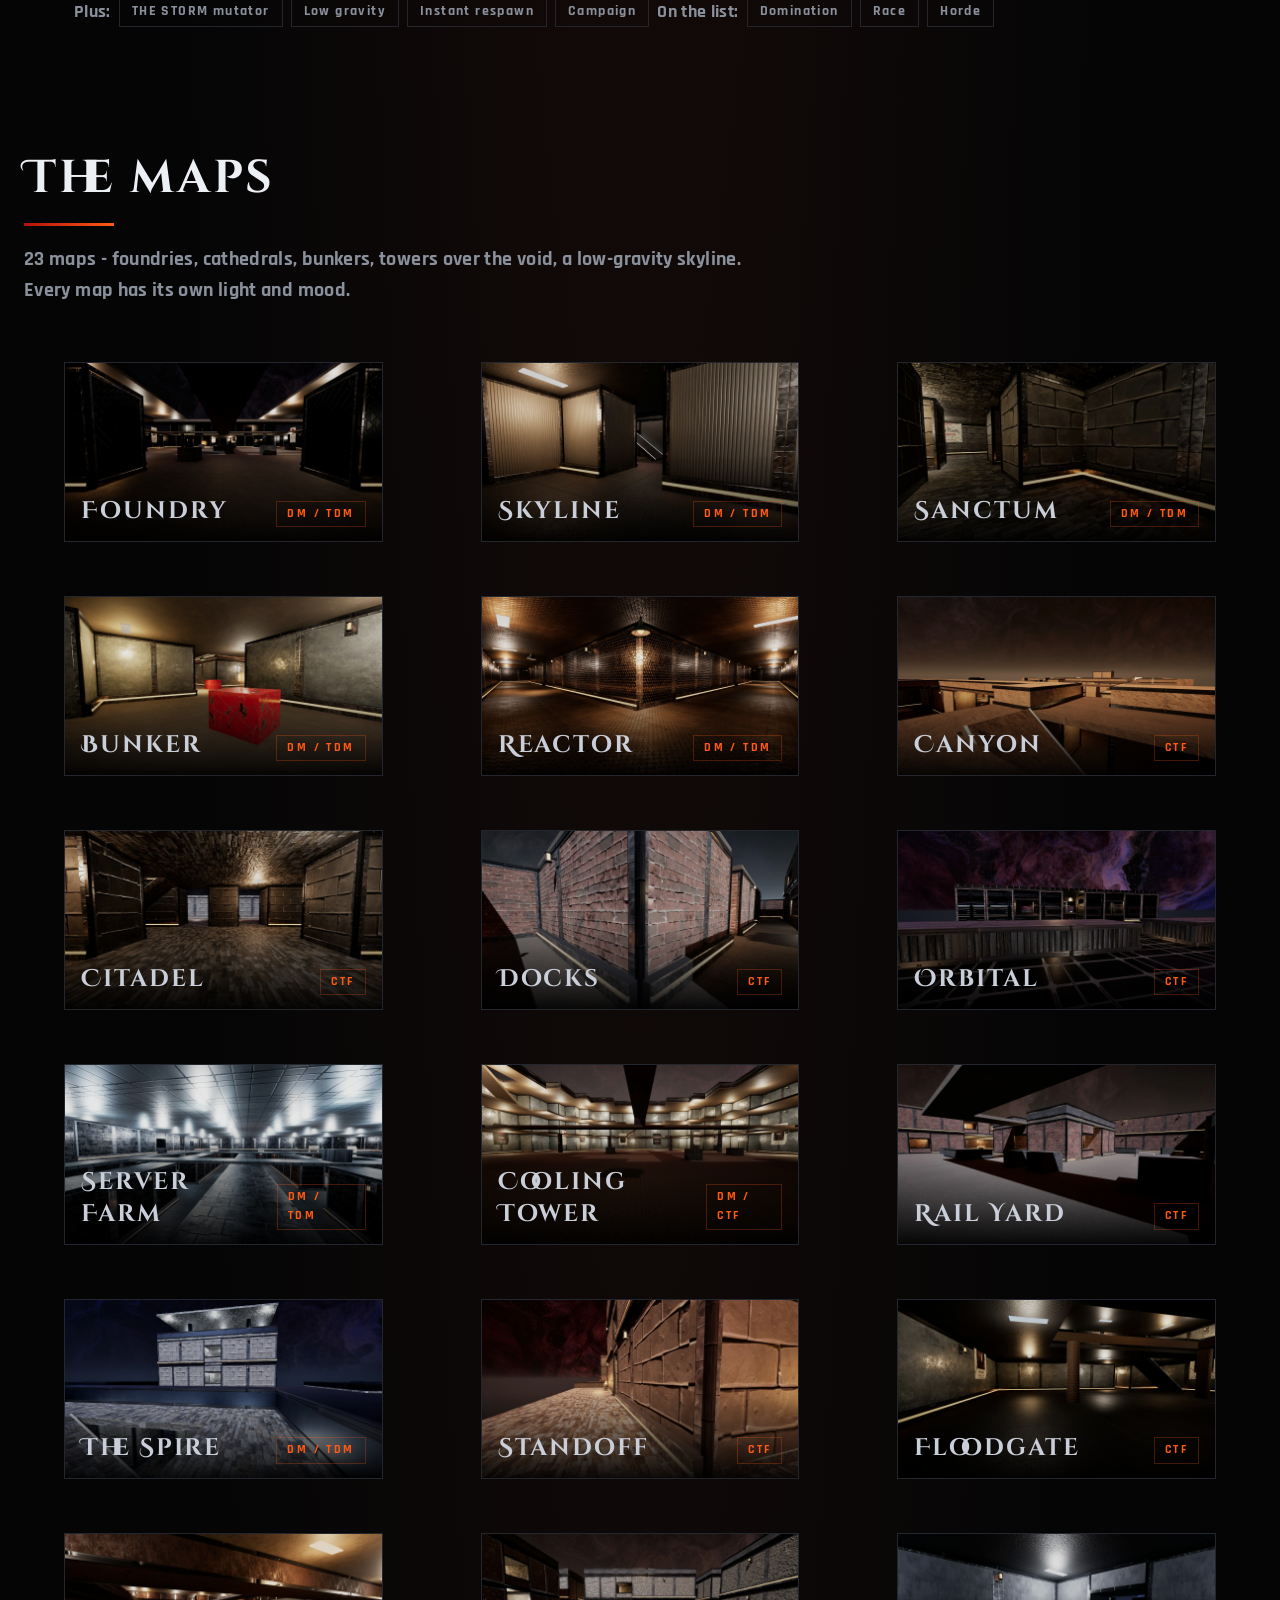
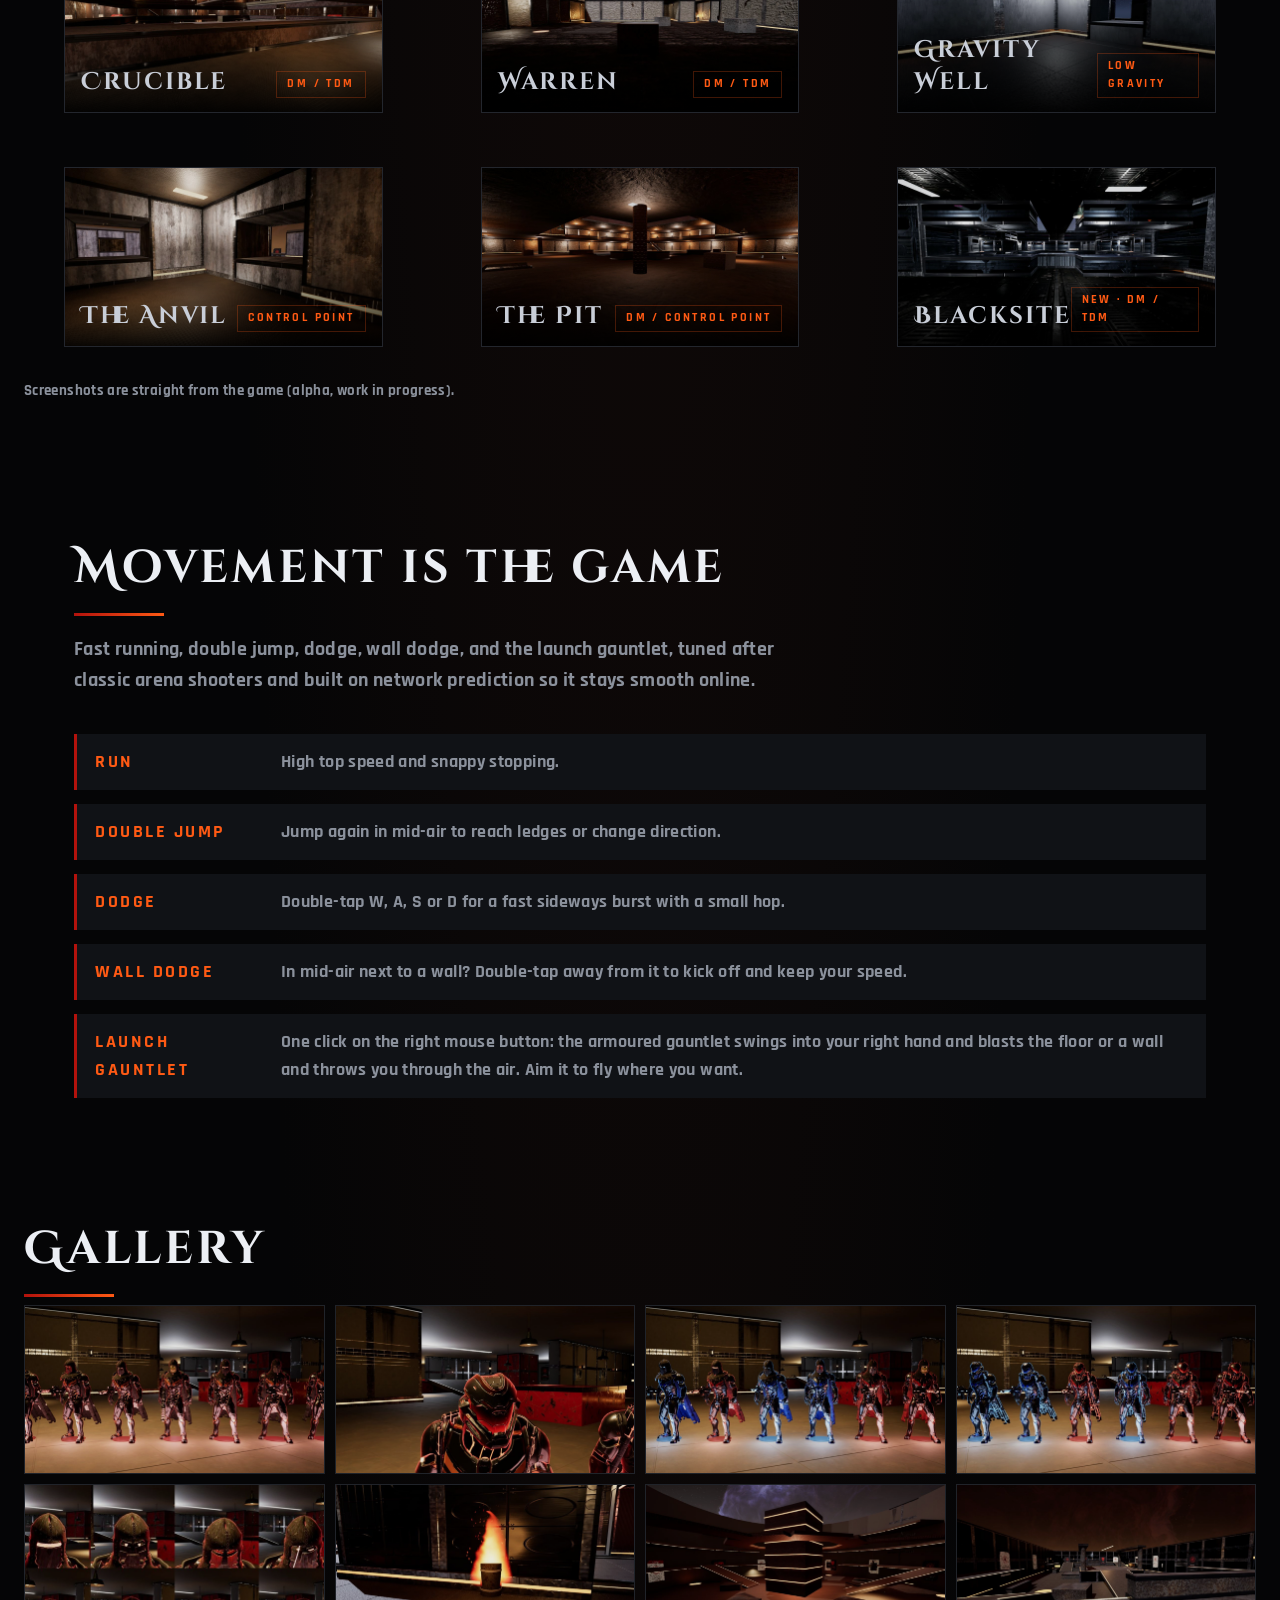
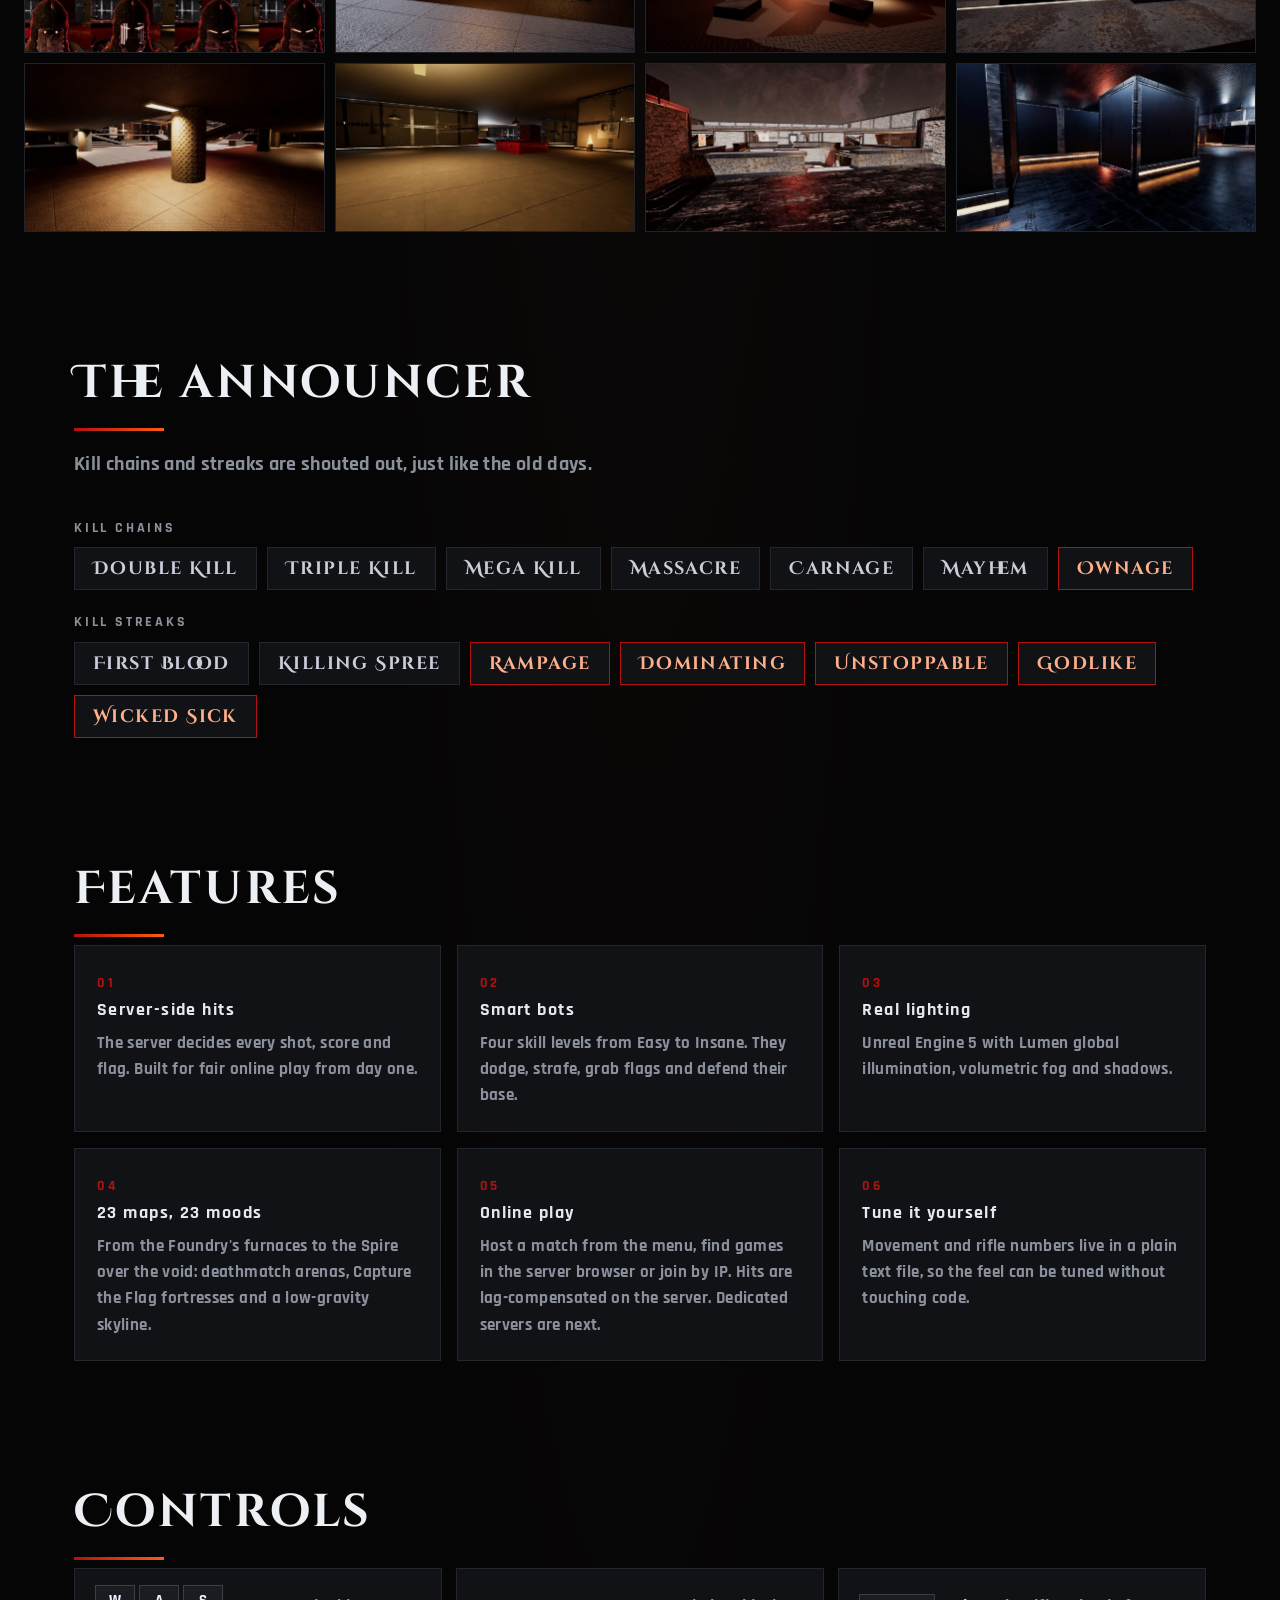
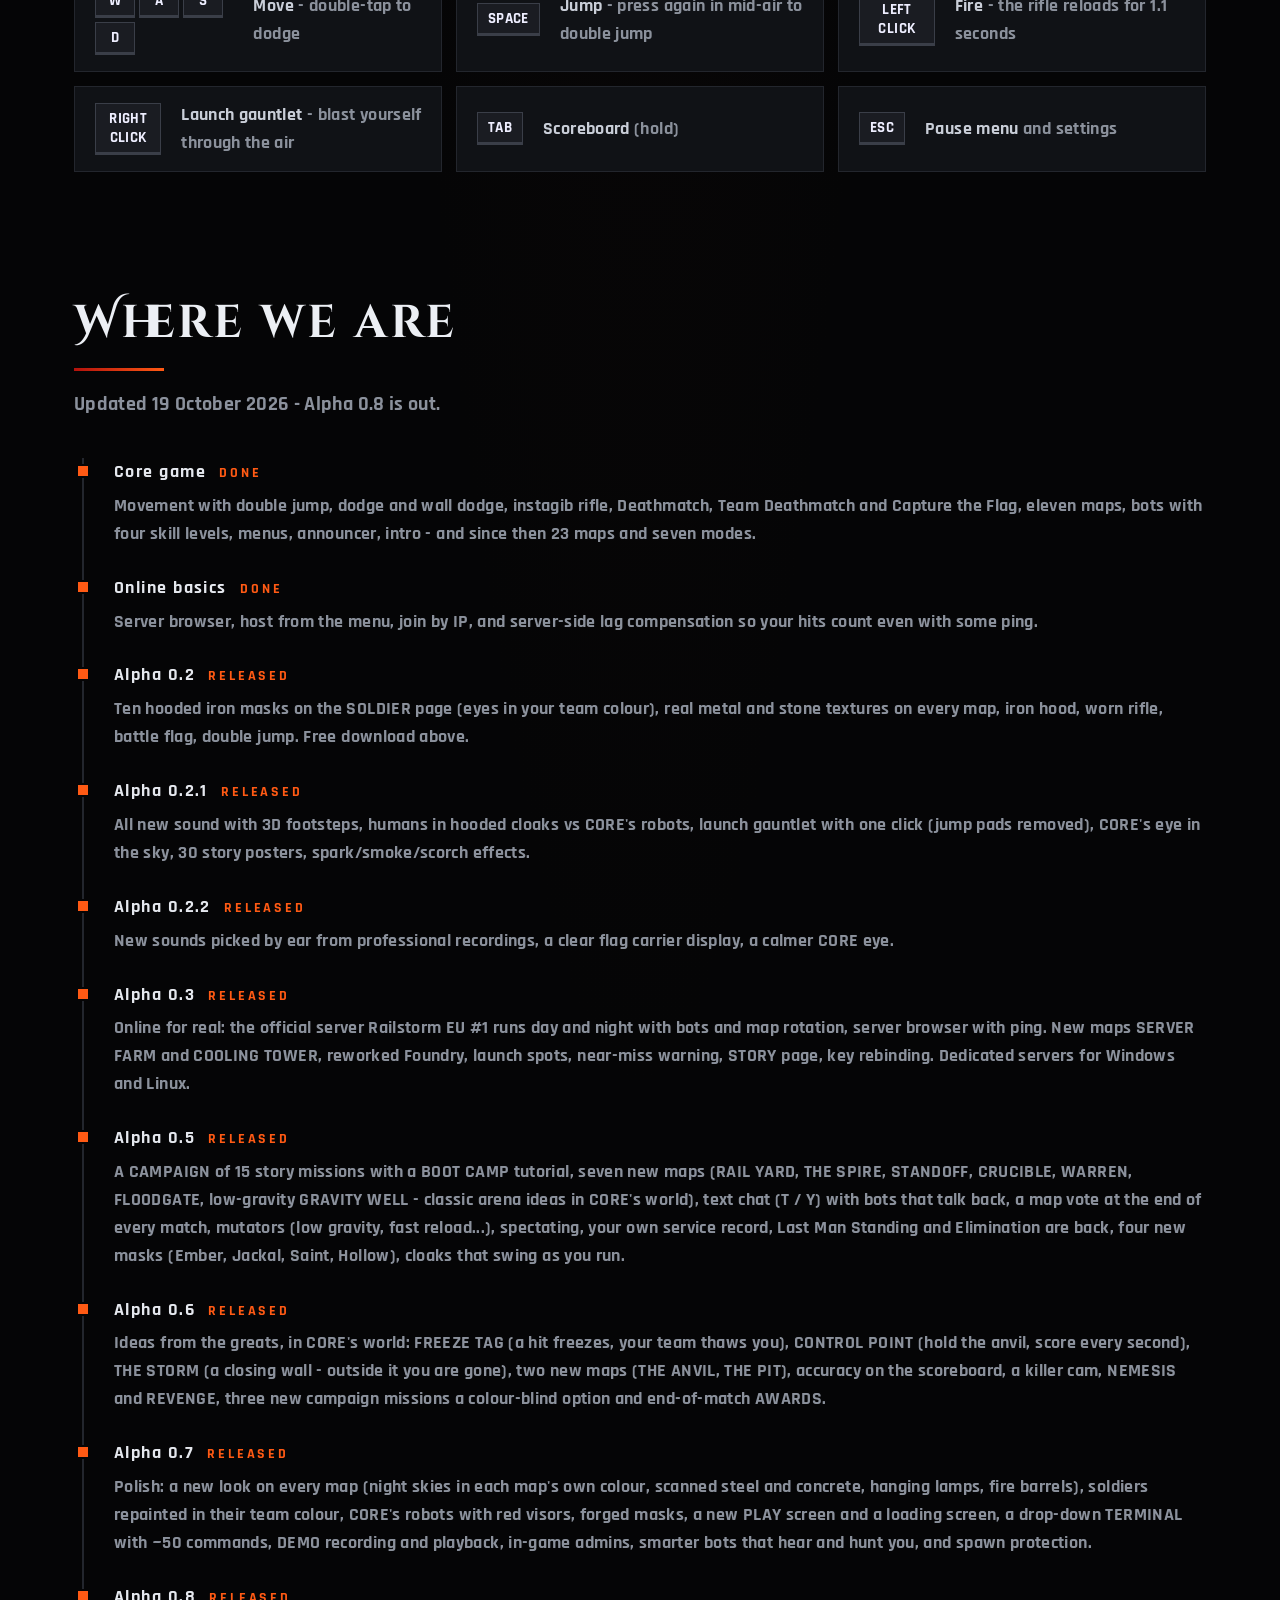
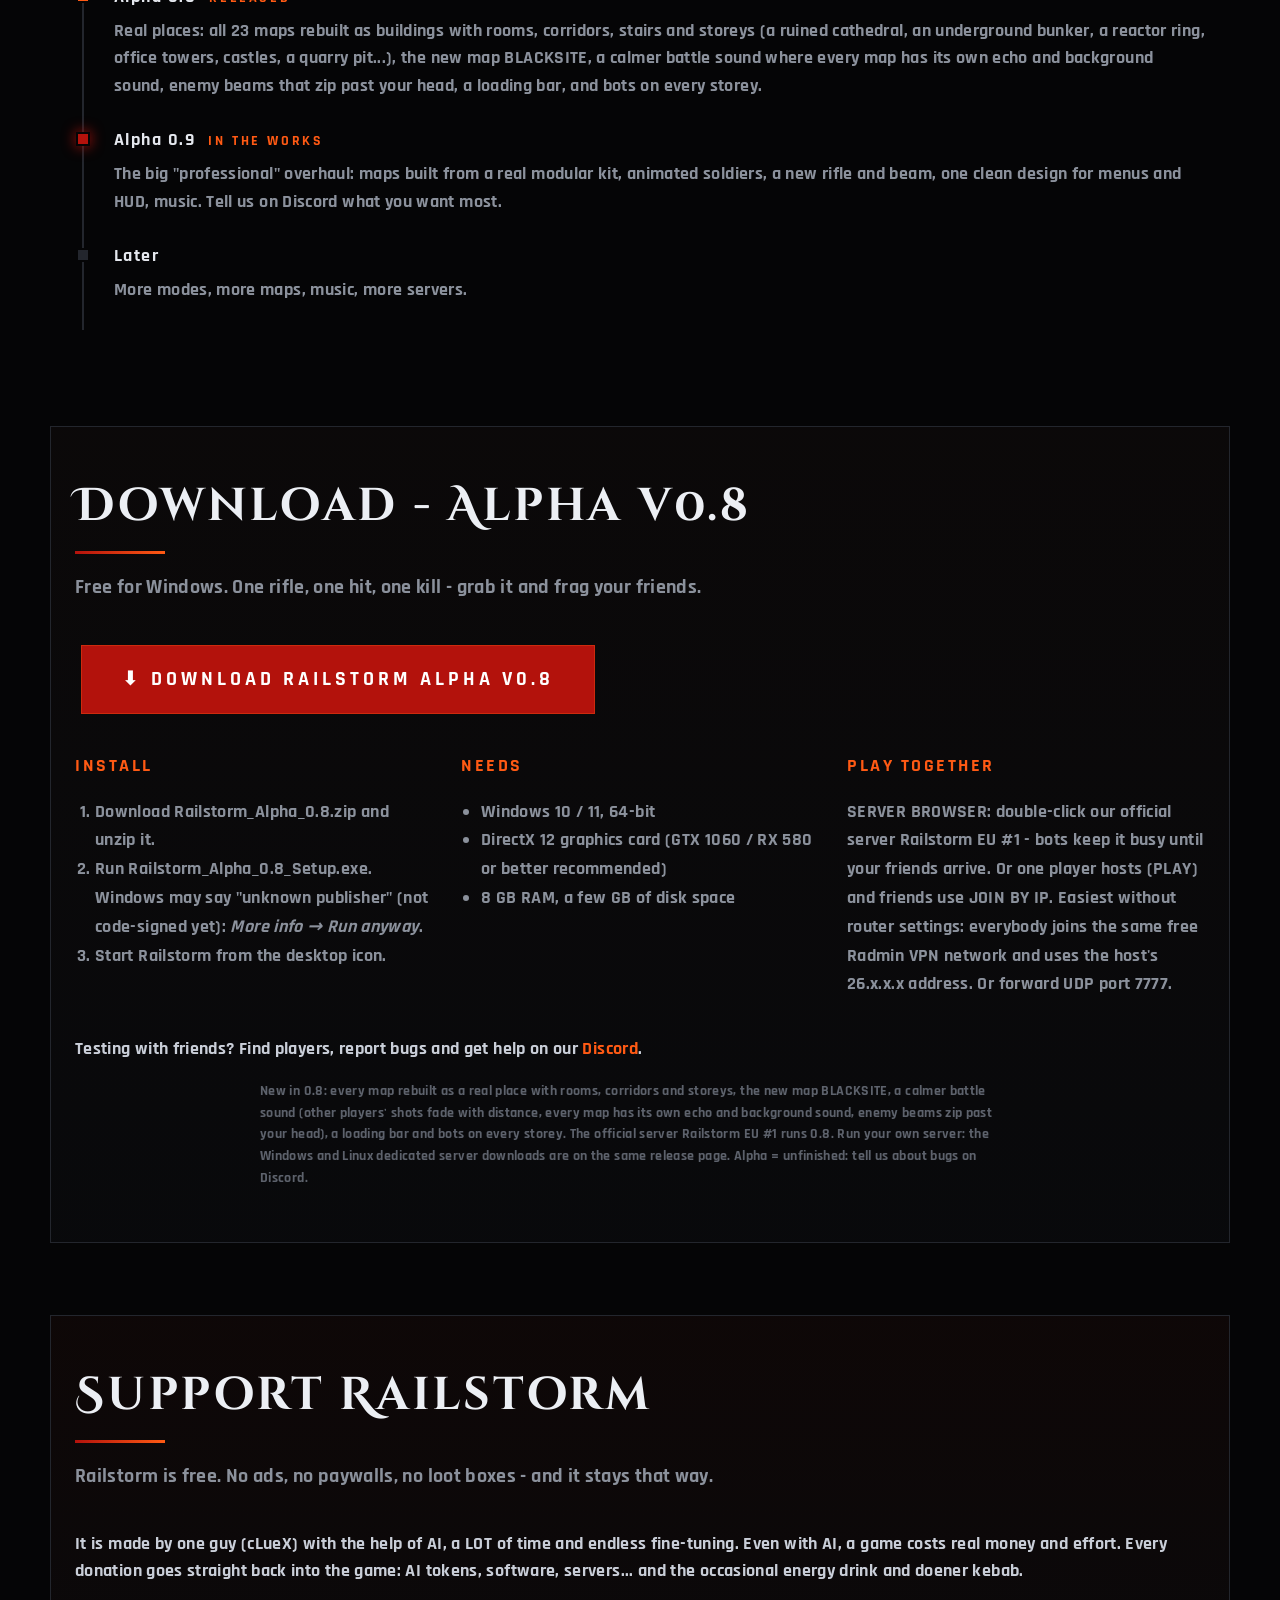
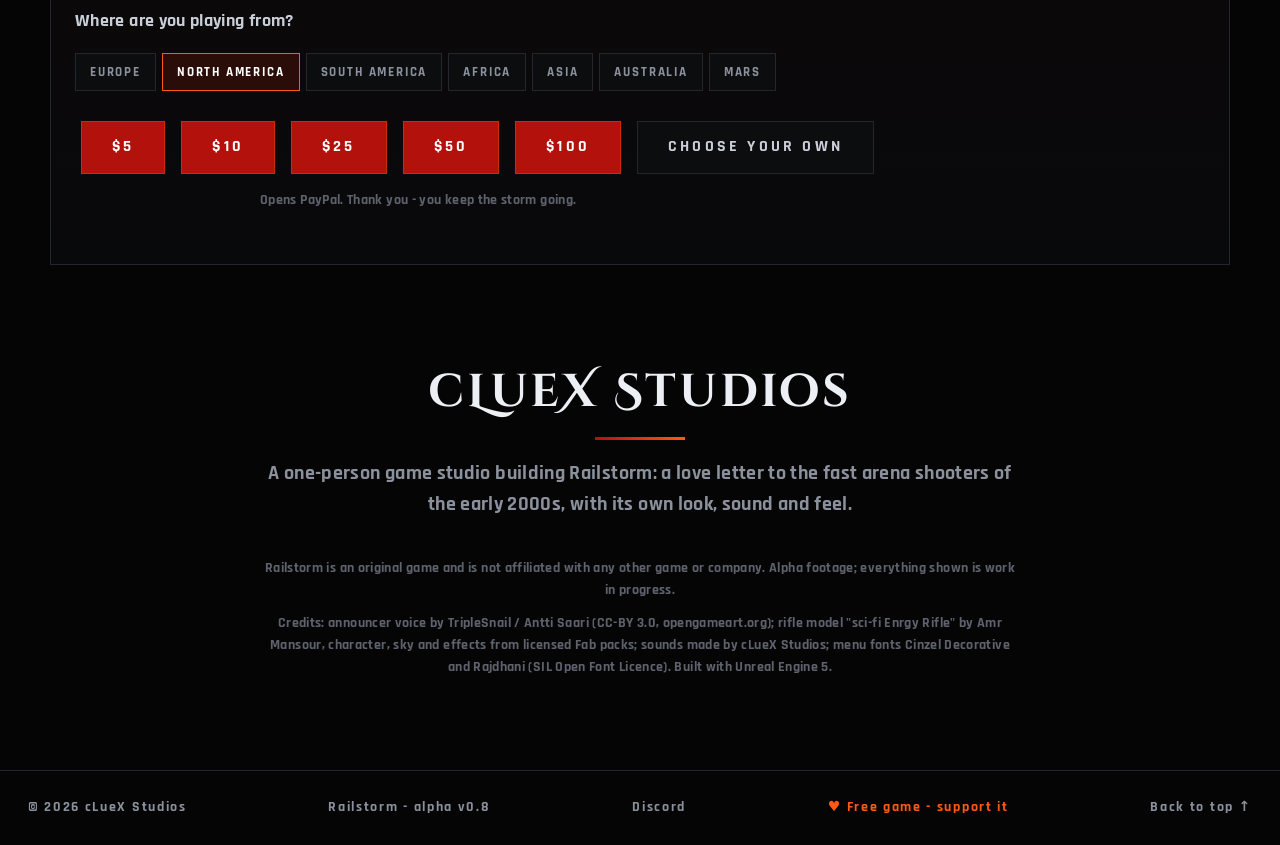
==== commit d3cf36dd: "Alpha 0.8 released: download v0.8, Where we are, new pictures of the rebuilt maps + Blacksite, 23 ma" ====
--- a/index.html
+++ b/index.html
@@ -4,7 +4,7 @@
 <meta charset="utf-8">
 <meta name="viewport" content="width=device-width, initial-scale=1">
 <title>RAILSTORM - Instagib Arena | cLueX Studios</title>
-<meta name="description" content="Railstorm is a dark, fast instagib arena shooter by cLueX Studios. One rifle. One hit. One kill. 22 maps, seven modes, a story campaign, double jump, dodge, wall dodge, the launch gauntlet and bots. Free alpha for Windows.">
+<meta name="description" content="Railstorm is a dark, fast instagib arena shooter by cLueX Studios. One rifle. One hit. One kill. 23 maps, seven modes, a story campaign, double jump, dodge, wall dodge, the launch gauntlet and bots. Free alpha for Windows.">
 <meta property="og:type" content="website">
 <meta property="og:title" content="RAILSTORM - Instagib Arena">
 <meta property="og:description" content="One rifle. One hit. One kill. A dark, fast instagib arena shooter - free alpha for Windows, online servers, bots and a story campaign.">
@@ -19,7 +19,7 @@
 <body>
 
 <header class="nav">
-  <a class="nav-logo" href="#top">RAILSTORM<small>ALPHA V0.7</small></a>
+  <a class="nav-logo" href="#top">RAILSTORM<small>ALPHA V0.8</small></a>
   <nav>
     <a href="#story">Story</a>
     <a href="#modes">Modes</a>
@@ -41,15 +41,15 @@
   <div class="hero-inner">
     <h1 class="sr-only">RAILSTORM</h1>
     <p class="tagline">One shot. One kill.</p>
-    <p class="sub">A dark, fast <b>instagib arena shooter</b> with 22 maps, seven game modes, a story campaign and bots with attitude.</p>
-    <a class="btn primary" href="#download">Download Alpha v0.7</a>
+    <p class="sub">A dark, fast <b>instagib arena shooter</b> with 23 maps, seven game modes, a story campaign and bots with attitude.</p>
+    <a class="btn primary" href="#download">Download Alpha v0.8</a>
     <a class="btn" href="#gallery">Gallery</a>
     <a class="btn" href="#maps">The maps</a>
     <a class="btn" href="https://discord.gg/QECCQNMFpZ" target="_blank" rel="noopener">Join the Discord</a>
     <a class="btn support" href="#support">&#9829; Support Railstorm</a>
     <p class="free-note">Free game. No ads, no paywalls - donations keep it growing.</p>
   </div>
-  <span class="alpha">RAILSTORM ALPHA V0.7</span>
+  <span class="alpha">RAILSTORM ALPHA V0.8</span>
 </section>
 
 <section id="story" class="section story">
@@ -84,7 +84,7 @@
 
 <section id="maps" class="section wide">
   <h2 class="reveal">The maps</h2>
-  <p class="lead reveal">22 maps - foundries, cathedrals, bunkers, towers over the void, a low-gravity skyline. Every map has its own light and mood.</p>
+  <p class="lead reveal">23 maps - foundries, cathedrals, bunkers, towers over the void, a low-gravity skyline. Every map has its own light and mood.</p>
   <div class="maps">
     <figure class="map reveal"><img src="assets/maps/arena.jpg" alt="Foundry" loading="lazy"><figcaption><b>Foundry</b><span class="badge">DM / TDM</span></figcaption></figure>
     <figure class="map reveal"><img src="assets/maps/skyline.jpg" alt="Skyline" loading="lazy"><figcaption><b>Skyline</b><span class="badge">DM / TDM</span></figcaption></figure>
@@ -106,6 +106,7 @@
     <figure class="map reveal"><img src="assets/maps/gravitywell.jpg" alt="Gravity Well" loading="lazy"><figcaption><b>Gravity Well</b><span class="badge">LOW GRAVITY</span></figcaption></figure>
     <figure class="map reveal"><img src="assets/maps/anvil.jpg" alt="The Anvil" loading="lazy"><figcaption><b>The Anvil</b><span class="badge">CONTROL POINT</span></figcaption></figure>
     <figure class="map reveal"><img src="assets/maps/pit.jpg" alt="The Pit" loading="lazy"><figcaption><b>The Pit</b><span class="badge">DM / CONTROL POINT</span></figcaption></figure>
+    <figure class="map reveal"><img src="assets/maps/blacksite.jpg" alt="Blacksite" loading="lazy"><figcaption><b>Blacksite</b><span class="badge">NEW &middot; DM / TDM</span></figcaption></figure>
   </div>
   <p class="map-note reveal">Screenshots are straight from the game (alpha, work in progress).</p>
 </section>
@@ -155,7 +156,7 @@
     <div class="feat reveal"><i>01</i><h4>Server-side hits</h4><p>The server decides every shot, score and flag. Built for fair online play from day one.</p></div>
     <div class="feat reveal"><i>02</i><h4>Smart bots</h4><p>Four skill levels from Easy to Insane. They dodge, strafe, grab flags and defend their base.</p></div>
     <div class="feat reveal"><i>03</i><h4>Real lighting</h4><p>Unreal Engine 5 with Lumen global illumination, volumetric fog and shadows.</p></div>
-    <div class="feat reveal"><i>04</i><h4>22 maps, 22 moods</h4><p>From the Foundry's furnaces to the Spire over the void: deathmatch arenas, Capture the Flag fortresses and a low-gravity skyline.</p></div>
+    <div class="feat reveal"><i>04</i><h4>23 maps, 23 moods</h4><p>From the Foundry's furnaces to the Spire over the void: deathmatch arenas, Capture the Flag fortresses and a low-gravity skyline.</p></div>
     <div class="feat reveal"><i>05</i><h4>Online play</h4><p>Host a match from the menu, find games in the server browser or join by IP. Hits are lag-compensated on the server. Dedicated servers are next.</p></div>
     <div class="feat reveal"><i>06</i><h4>Tune it yourself</h4><p>Movement and rifle numbers live in a plain text file, so the feel can be tuned without touching code.</p></div>
   </div>
@@ -175,9 +176,9 @@
 
 <section id="roadmap" class="section">
   <h2 class="reveal">Where we are</h2>
-  <p class="lead reveal">Updated 15 October 2026 - Alpha 0.7 is out.</p>
+  <p class="lead reveal">Updated 19 October 2026 - Alpha 0.8 is out.</p>
   <div class="timeline">
-    <div class="step done reveal"><span class="dot"></span><h4>Core game <em>done</em></h4><p>Movement with double jump, dodge and wall dodge, instagib rifle, Deathmatch, Team Deathmatch and Capture the Flag, eleven maps, bots with four skill levels, menus, announcer, intro - and since then 22 maps and seven modes.</p></div>
+    <div class="step done reveal"><span class="dot"></span><h4>Core game <em>done</em></h4><p>Movement with double jump, dodge and wall dodge, instagib rifle, Deathmatch, Team Deathmatch and Capture the Flag, eleven maps, bots with four skill levels, menus, announcer, intro - and since then 23 maps and seven modes.</p></div>
     <div class="step done reveal"><span class="dot"></span><h4>Online basics <em>done</em></h4><p>Server browser, host from the menu, join by IP, and server-side lag compensation so your hits count even with some ping.</p></div>
     <div class="step done reveal"><span class="dot"></span><h4>Alpha 0.2 <em>released</em></h4><p>Ten hooded iron masks on the SOLDIER page (eyes in your team colour), real metal and stone textures on every map, iron hood, worn rifle, battle flag, double jump. Free download above.</p></div>
     <div class="step done reveal"><span class="dot"></span><h4>Alpha 0.2.1 <em>released</em></h4><p>All new sound with 3D footsteps, humans in hooded cloaks vs CORE's robots, launch gauntlet with one click (jump pads removed), CORE's eye in the sky, 30 story posters, spark/smoke/scorch effects.</p></div>
@@ -186,21 +187,22 @@
     <div class="step done reveal"><span class="dot"></span><h4>Alpha 0.5 <em>released</em></h4><p>A CAMPAIGN of 15 story missions with a BOOT CAMP tutorial, seven new maps (RAIL YARD, THE SPIRE, STANDOFF, CRUCIBLE, WARREN, FLOODGATE, low-gravity GRAVITY WELL - classic arena ideas in CORE's world), text chat (T / Y) with bots that talk back, a map vote at the end of every match, mutators (low gravity, fast reload...), spectating, your own service record, Last Man Standing and Elimination are back, four new masks (Ember, Jackal, Saint, Hollow), cloaks that swing as you run.</p></div>
     <div class="step done reveal"><span class="dot"></span><h4>Alpha 0.6 <em>released</em></h4><p>Ideas from the greats, in CORE's world: FREEZE TAG (a hit freezes, your team thaws you), CONTROL POINT (hold the anvil, score every second), THE STORM (a closing wall - outside it you are gone), two new maps (THE ANVIL, THE PIT), accuracy on the scoreboard, a killer cam, NEMESIS and REVENGE, three new campaign missions a colour-blind option and end-of-match AWARDS.</p></div>
     <div class="step done reveal"><span class="dot"></span><h4>Alpha 0.7 <em>released</em></h4><p>Polish: a new look on every map (night skies in each map's own colour, scanned steel and concrete, hanging lamps, fire barrels), soldiers repainted in their team colour, CORE's robots with red visors, forged masks, a new PLAY screen and a loading screen, a drop-down TERMINAL with ~50 commands, DEMO recording and playback, in-game admins, smarter bots that hear and hunt you, and spawn protection.</p></div>
-    <div class="step now reveal"><span class="dot"></span><h4>Alpha 0.8 <em>being planned</em></h4><p>We are planning the next version now. Tell us on Discord what you want next.</p></div>
+    <div class="step done reveal"><span class="dot"></span><h4>Alpha 0.8 <em>released</em></h4><p>Real places: all 23 maps rebuilt as buildings with rooms, corridors, stairs and storeys (a ruined cathedral, an underground bunker, a reactor ring, office towers, castles, a quarry pit...), the new map BLACKSITE, a calmer battle sound where every map has its own echo and background sound, enemy beams that zip past your head, a loading bar, and bots on every storey.</p></div>
+    <div class="step now reveal"><span class="dot"></span><h4>Alpha 0.9 <em>in the works</em></h4><p>The big "professional" overhaul: maps built from a real modular kit, animated soldiers, a new rifle and beam, one clean design for menus and HUD, music. Tell us on Discord what you want most.</p></div>
     <div class="step reveal"><span class="dot"></span><h4>Later</h4><p>More modes, more maps, music, more servers.</p></div>
   </div>
 </section>
 
 <section id="download" class="section download-box">
-  <h2 class="reveal">Download - Alpha v0.7</h2>
+  <h2 class="reveal">Download - Alpha v0.8</h2>
   <p class="lead reveal">Free for Windows. One rifle, one hit, one kill - grab it and frag your friends.</p>
-  <div class="reveal"><a class="btn primary big" href="https://github.com/8y2dz68c65-cloud/railstorm-site/releases/tag/v0.7-alpha" target="_blank" rel="noopener">&#11015; Download Railstorm Alpha v0.7</a></div>
+  <div class="reveal"><a class="btn primary big" href="https://github.com/8y2dz68c65-cloud/railstorm-site/releases/tag/v0.8-alpha" target="_blank" rel="noopener">&#11015; Download Railstorm Alpha v0.8</a></div>
   <div class="dl-cols reveal">
     <div>
       <h4>Install</h4>
       <ol>
-        <li>Download <b>Railstorm_Alpha_0.7.zip</b> and unzip it.</li>
-        <li>Run <b>Railstorm_Alpha_0.7_Setup.exe</b>. Windows may say "unknown publisher" (not code-signed yet): <i>More info &rarr; Run anyway</i>.</li>
+        <li>Download <b>Railstorm_Alpha_0.8.zip</b> and unzip it.</li>
+        <li>Run <b>Railstorm_Alpha_0.8_Setup.exe</b>. Windows may say "unknown publisher" (not code-signed yet): <i>More info &rarr; Run anyway</i>.</li>
         <li>Start Railstorm from the desktop icon.</li>
       </ol>
     </div>
@@ -218,7 +220,7 @@
     </div>
   </div>
   <p class="reveal">Testing with friends? Find players, report bugs and get help on our <a class="ember-link" href="https://discord.gg/QECCQNMFpZ" target="_blank" rel="noopener"><b>Discord</b></a>.</p>
-  <p class="small reveal">New in 0.7: a new look on every map (own night skies, scanned steel and concrete, hanging lamps, fire barrels), repainted soldiers and robots, forged masks, the TERMINAL (Delete key), DEMOS, in-game admins, smarter bots, spawn protection, a new PLAY screen and a loading screen. The official server Railstorm EU #1 runs 0.7. Run your own server: the Windows and Linux dedicated server downloads are on the same release page. Alpha = unfinished: tell us about bugs on Discord.</p>
+  <p class="small reveal">New in 0.8: every map rebuilt as a real place with rooms, corridors and storeys, the new map BLACKSITE, a calmer battle sound (other players' shots fade with distance, every map has its own echo and background sound, enemy beams zip past your head), a loading bar and bots on every storey. The official server Railstorm EU #1 runs 0.8. Run your own server: the Windows and Linux dedicated server downloads are on the same release page. Alpha = unfinished: tell us about bugs on Discord.</p>
 </section>
 
 <section id="support" class="section support-box">
@@ -251,7 +253,7 @@
 
 <footer class="footer">
   <span>&copy; 2026 cLueX Studios</span>
-  <span>Railstorm - alpha v0.7</span>
+  <span>Railstorm - alpha v0.8</span>
   <a href="https://discord.gg/QECCQNMFpZ" target="_blank" rel="noopener">Discord</a>
   <a href="#support" class="footer-support">&#9829; Free game - support it</a>
   <a href="#top">Back to top &uarr;</a>
